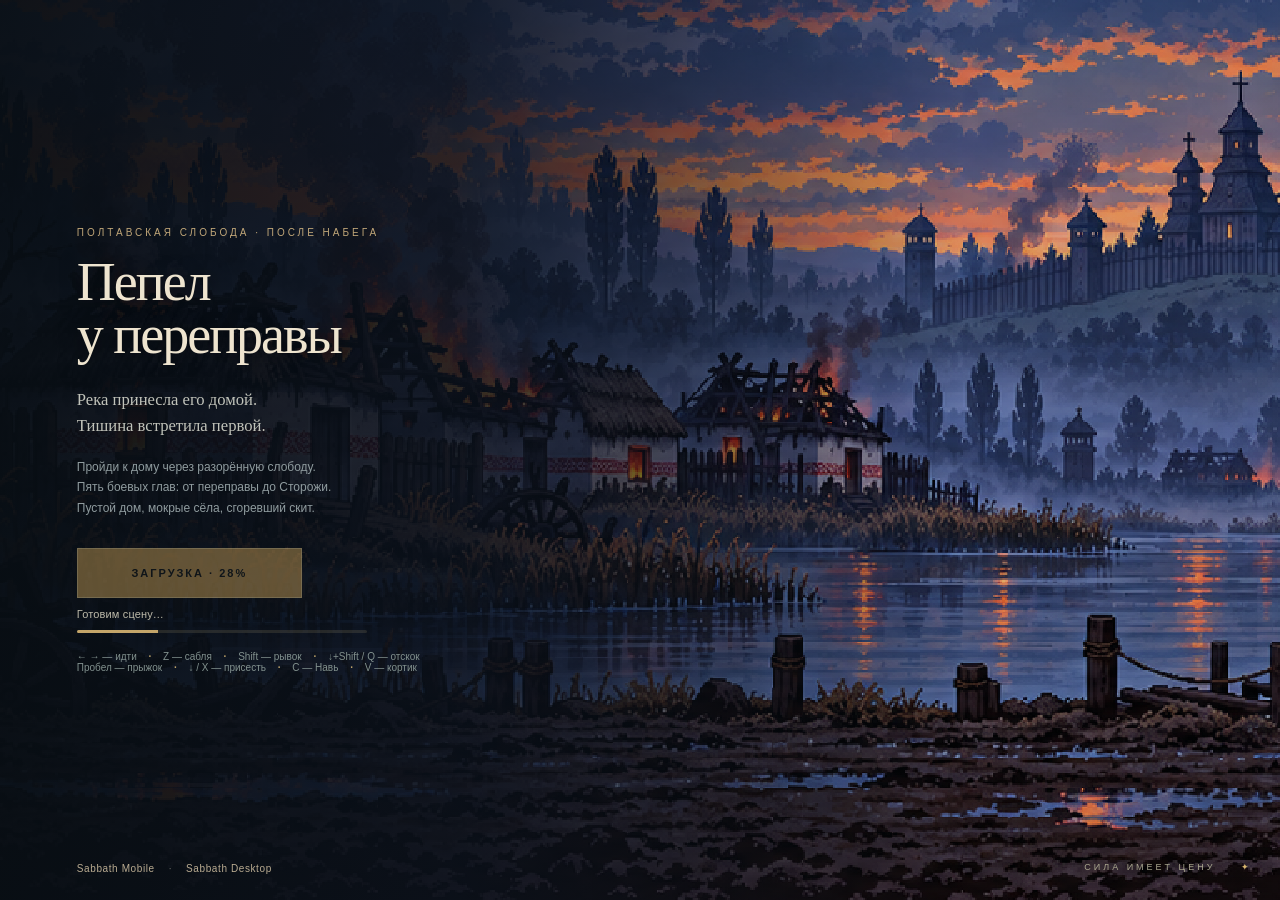
==== index.html @ 3c1975ee "Make the mobile movement pad support one-thumb diagonals and double-tap backsteps" ====
<!doctype html>
<html lang="ru"><head><meta charset="utf-8"><meta name="viewport" content="width=device-width,initial-scale=1,maximum-scale=1,user-scalable=no,viewport-fit=cover"><meta name="theme-color" content="#0b1014"><meta name="apple-mobile-web-app-capable" content="yes"><meta name="apple-mobile-web-app-status-bar-style" content="black-translucent"><meta name="apple-mobile-web-app-title" content="Sabbath"><link rel="manifest" href="manifest.webmanifest"><link rel="apple-touch-icon" href="icons/icon-180.png"><link rel="icon" href="icons/icon-192.png"><title>Sabbath Mobile</title><style>*{box-sizing:border-box}html,body{margin:0;background:#0b1014;color:#e0d8c7;font-family:Georgia,serif}body{min-height:100vh;display:grid;place-items:center;background:radial-gradient(ellipse at 50% 10%,#22282b,transparent 65%),#090d10}button,a{-webkit-tap-highlight-color:transparent}button{cursor:pointer;color:inherit;font:11px Arial,sans-serif;letter-spacing:1.5px;border:1px solid #86735255;background:#141a1ac9;padding:13px 17px}button:hover{background:#aa824528;border-color:#b69961}button:focus-visible,a:focus-visible{outline:2px solid #e6c37d;outline-offset:3px}button:disabled{cursor:wait;opacity:.5}main{width:min(1440px,100%);padding:0 32px}header{height:105px;display:flex;align-items:center;gap:12px}.wordmark{color:#d5c3a0;font-size:30px;letter-spacing:8px;text-decoration:none}.wordmark span{font:8px Arial;letter-spacing:3px;display:block;margin-top:6px}.chapter{margin-left:auto;margin-right:28px;font:10px Arial;letter-spacing:2px;color:#89918e}.chapter i{font:italic 25px Georgia;color:#c7b185;margin-left:14px}#stage{position:relative;aspect-ratio:16/9;overflow:hidden;isolation:isolate;background:#111820;box-shadow:0 20px 80px #0008;border:1px solid #cbb77c25}canvas{display:block;width:100%;height:100%;image-rendering:pixelated;outline:none}.overlay{position:absolute;inset:0;display:flex;align-items:center;background:linear-gradient(90deg,#080e14f5 0%,#0a111bd9 36%,#0a111b20 75%);padding:6%}.intro-copy{max-width:620px}.eyebrow{font:10px Arial;letter-spacing:3px;color:#c0a678;margin-bottom:18px}h1{font-weight:400;font-size:clamp(36px,5.7vw,86px);line-height:.98;letter-spacing:-2px;margin:0 0 25px;color:#eee4cf;text-shadow:0 2px 20px #0008}p{font-size:clamp(13px,1.3vw,18px);line-height:1.6;color:#c1c3ba;margin:0 0 17px}.brief{font:12px/1.7 Arial;color:#8f9b9e;margin-bottom:30px}.primary{background:#b89351;color:#111718;border:1px solid #dec385;min-width:225px;letter-spacing:2px;padding:18px 24px;font-weight:bold}.primary:hover{background:#d0b271}.keys-preview{font:10px Arial;color:#82918e;margin-top:18px}.keys-preview b{margin:0 9px;color:#bea36a}.intro-note{position:absolute;right:28px;bottom:28px;font:9px Arial;letter-spacing:3px;color:#aaa78f}.intro-note span{margin-left:20px;color:#d8b56e}.center{text-align:center;justify-content:center;background:#091016dd;backdrop-filter:blur(3px)}h2{font-size:clamp(28px,4vw,52px);font-weight:400;margin:20px 0}.secondary{display:block;margin:18px auto 0;border:0;color:#acb5b4}#hud{position:absolute;inset:0;pointer-events:none;padding:26px;display:flex;align-items:flex-start;justify-content:space-between;font-family:Arial}.vitals{width:200px;background:#09111a66;padding:12px;border-left:2px solid #ac8e56}.name{font-size:10px;letter-spacing:3px;color:#dfc697}.name span{float:right;font-size:11px;letter-spacing:0}.bar{height:7px;background:#04080b;margin-top:9px;box-shadow:0 0 0 1px #b1a17f22}.bar i{height:100%;display:block;background:linear-gradient(90deg,#853e40,#cf7662);transition:width .12s;width:100%}.bar.nav{height:3px;margin-top:6px}.bar.nav i{width:0;background:#9383bb}small{display:block;font:8px Arial;letter-spacing:1.5px;margin-top:9px;color:#adb1aa}.objective{margin-right:48px;text-align:right}.objective>span{font-size:9px;letter-spacing:3px;color:#c0ae8c}.objective strong{display:block;font:30px Georgia;margin:5px 0;color:#e5d9bb}.objective em{font:17px Georgia;color:#899697}#pause{position:absolute;right:19px;top:22px;pointer-events:auto;padding:7px 10px}#caption{position:absolute;bottom:8%;left:15%;width:70%;text-align:center;font-size:clamp(13px,1.5vw,21px);color:#e0d3b4;text-shadow:0 2px 5px #000,0 1px 15px #000;pointer-events:none;transition:opacity .6s}#toast{position:absolute;top:22%;width:100%;text-align:center;font:10px Arial;letter-spacing:2px;color:#dfbd83;pointer-events:none}footer{display:flex;align-items:center;gap:16px;height:74px;font:10px Arial;color:#838e91}footer div{margin-left:auto;font-size:8px;letter-spacing:2px;color:#a59677}kbd{display:inline-block;padding:5px 6px;border:1px solid #76827c35;margin-right:3px;font:9px Arial;color:#c0c1b0;border-radius:2px}#touch{display:none}[hidden]{display:none!important}#stage:fullscreen{width:100vw;height:100vh;aspect-ratio:auto}#stage:fullscreen canvas{object-fit:contain;background:#080d11}@media(max-width:800px){main{padding:0 8px}header{height:70px}.wordmark{font-size:21px}.wordmark span{font-size:6px}.chapter{display:none}#sound{margin-left:auto}button{padding:10px}.brief{font-size:10px;margin-bottom:12px}h1{font-size:38px;margin-bottom:12px}.eyebrow{font-size:8px;margin-bottom:10px}.primary{min-width:170px;padding:12px;font-size:9px}.keys-preview,.intro-note{display:none}footer{gap:7px;flex-wrap:wrap;height:65px}footer div{display:none}#hud{padding:12px}.vitals{width:145px;padding:7px}.objective strong{font-size:23px}#caption{bottom:17%}#touch{position:absolute;bottom:8px;left:10px;right:10px;display:flex;gap:6px;pointer-events:auto}#touch span{flex:1}#touch button{padding:12px;background:#111b21b8;font-size:9px;touch-action:none}.overlay{z-index:5}}

.demonic .vitals{border-color:#b292e7}.demonic .name{color:#d5b3fb}.demonic .bar.nav i{background:#c4a0f1}#powertext{line-height:1.4}

#install-note{font:12px/1.5 Arial;color:#b9b5a7;display:flex;gap:20px;justify-content:space-between;padding:0 0 10px}#install-note details{max-width:350px}#install-note summary{cursor:pointer;color:#ddc28d}#rotate-hint{display:none}
@media(pointer:coarse){
html,body{overscroll-behavior:none}body{min-height:100dvh}main{padding:env(safe-area-inset-top) max(8px,env(safe-area-inset-right)) env(safe-area-inset-bottom) max(8px,env(safe-area-inset-left))}header{height:48px}.wordmark{font-size:19px}.wordmark span,.chapter,footer,#fullscreen{display:none}#sound{margin-left:auto;min-height:44px}#stage{touch-action:none;user-select:none;-webkit-user-select:none;-webkit-touch-callout:none;aspect-ratio:auto;height:calc(100dvh - 80px - env(safe-area-inset-top) - env(safe-area-inset-bottom));min-height:250px}canvas{height:calc(100% - 76px);object-fit:contain;background:#090e13}.overlay{bottom:76px;z-index:5;padding:3% 5%}.intro-copy p:not(.brief){display:none}.intro-copy h1{font-size:34px;margin:5px 0 9px}.brief{font-size:11px;margin-bottom:10px}.eyebrow{font-size:8px;margin-bottom:5px}.primary{min-height:44px;padding:12px 16px}.keys-preview,.intro-note{display:none}#hud{padding:8px}.vitals{width:145px;padding:6px}.objective{margin-right:50px}.objective small{display:none}.objective strong{font-size:23px;margin:2px}#pause{top:8px;right:8px;min-width:44px;min-height:44px}#caption{bottom:88px;font-size:12px}#toast{top:28%;font-size:10px;letter-spacing:.5px}#touch{display:flex;position:absolute;left:8px;right:8px;bottom:6px;gap:8px;height:62px;pointer-events:auto;align-items:center}#touch span{flex:1}#touch button{touch-action:none;min-width:56px;height:56px;padding:8px;font:10px Arial;letter-spacing:.5px;border-radius:12px;background:#19232e;border:1px solid #99846188;user-select:none;-webkit-user-select:none}#touch button[data-key="j"]{background:#a8874f;color:#090e13;min-width:76px;font-weight:bold}#touch button.held{background:#dcc089;color:#111;transform:translateY(2px)}#install-note{font-size:10px;padding:0 4px 5px}#install-note details{max-width:55%}
}
@media(pointer:coarse) and (orientation:portrait){#stage{height:60dvh;min-height:350px}canvas{height:calc(100% - 142px)}#touch{height:130px;display:grid;grid-template-columns:repeat(4,1fr);gap:7px}#touch span{display:none}#touch button{min-width:44px;width:100%}#touch button[data-key="a"],#touch button[data-key="d"]{grid-row:1 / 3;height:100%}#touch button[data-key="j"]{min-width:44px}#caption{bottom:150px}#hud .vitals{width:130px}#hud .objective{margin-right:43px}.objective>span{font-size:7px;letter-spacing:1px}.overlay{bottom:142px}.brief{display:none}#rotate-hint{display:block;padding:18px 8px;text-align:center;font:13px/1.5 Arial;color:#bdaf92}#install-note{padding:10px 0}}
@media(display-mode:standalone){#install-note details{display:none}}
main{min-width:0;max-width:100vw}#stage,canvas{min-width:0}
@media(pointer:coarse){body{display:block}main{width:100%;max-width:100%;}#install-note>*{min-width:0}}

/* Landscape phone: the world fills the viewport; controls float above it. */
@media (orientation:landscape){
 html,body{width:100%;height:100%;overflow:hidden;background:#090e13}
 main{padding:0;width:100%;height:100dvh;max-width:none}
 header{position:fixed;z-index:20;top:max(8px,env(safe-area-inset-top));right:calc(max(12px,env(safe-area-inset-right)) + 54px);height:36px;pointer-events:none}
 header .wordmark,header .chapter,#fullscreen,#install-note,#rotate-hint,footer{display:none}
 #sound{pointer-events:auto;min-height:36px;height:36px;padding:5px 8px;font-size:8px;letter-spacing:.5px;border-radius:18px;background:#0b14248c}
 #stage{position:fixed;inset:0;width:100%;height:100dvh;min-height:0;aspect-ratio:auto;border:0;box-shadow:none}
 #stage canvas{width:100%;height:100%;object-fit:fill}
 .overlay{inset:0;padding:5% max(6%,env(safe-area-inset-left));z-index:5}
 .intro-copy h1{font-size:clamp(32px,7vh,54px)}
 #hud{padding:max(10px,env(safe-area-inset-top)) max(14px,env(safe-area-inset-right)) 0 max(14px,env(safe-area-inset-left))}
 .vitals{width:144px;background:#09111a85;padding:7px}.name{font-size:9px}.bar{margin-top:6px}#powertext{font-size:7px;letter-spacing:.6px;margin-top:5px}
 .objective{margin-right:145px;background:#09111a70;padding:4px 8px;border-radius:8px}.objective>span{display:none}.objective strong{font-size:22px}
 #pause{top:max(8px,env(safe-area-inset-top));right:max(12px,env(safe-area-inset-right));border-radius:50%;width:36px;height:36px;min-height:36px;min-width:36px;padding:0;background:#0b14248c}
 #caption{bottom:13px;left:25%;width:50%;font-size:12px}#toast{top:24%;padding:0 20%;font-size:10px}
 #touch{position:absolute;inset:0;display:block;height:auto;pointer-events:none;background:none}
 #touch span{display:none}
 #touch button{position:absolute;pointer-events:auto;width:54px;min-width:54px;height:54px;min-height:54px;padding:0;border-radius:50%;border:1px solid #d8c59c80;background:#111b2a85;color:#eee3cf;font:8px Arial;letter-spacing:.2px;box-shadow:0 2px 12px #0004;backdrop-filter:blur(3px);-webkit-backdrop-filter:blur(3px)}
 /* Larger movement circles almost meet; their shared pad handles diagonals. */
 #touch{--left-edge:max(18px,env(safe-area-inset-left));--edge:max(18px,env(safe-area-inset-right));--base:max(12px,env(safe-area-inset-bottom));--pad-step:64px;--move-size:76px;--move-step:56px}
 #move-pad{position:absolute;left:var(--left-edge);bottom:var(--base);width:calc(var(--move-size) + var(--move-step)*2);height:calc(var(--move-size) + var(--move-step)*2);pointer-events:auto;touch-action:none}
 #move-pad::before{content:"";position:absolute;inset:24px;border-radius:50%;background:#10182755;border:1px solid #d8c59c30;pointer-events:none}
 #move-pad::after{content:"";position:absolute;left:calc(50% - 5px);top:calc(50% - 5px);width:10px;height:10px;border:1px solid #d8c59c70;border-radius:50%;pointer-events:none}
 #move-pad.active::before{background:#99805a25;border-color:#d8c59c60}
 #touch #move-pad button{width:var(--move-size);min-width:var(--move-size);height:var(--move-size);min-height:var(--move-size);font-size:30px}
 #touch button[data-key="a"]{left:0;bottom:var(--move-step)}
 #touch button[data-key=" "]{left:var(--move-step);bottom:calc(var(--move-step)*2)}
 #touch button[data-key="d"]{left:calc(var(--move-step)*2);bottom:var(--move-step)}
 #touch button[data-key="x"]{left:var(--move-step);bottom:0}
 #touch button[data-key="v"]{right:calc(var(--edge) + var(--pad-step));bottom:calc(var(--base) + var(--pad-step)*2);font-size:9px}
 #touch button[data-key="Shift"]{right:calc(var(--edge) + var(--pad-step)*2);bottom:calc(var(--base) + var(--pad-step));font-size:10px}
 #touch button[data-key="j"]{right:var(--edge);bottom:calc(var(--base) + var(--pad-step) - 4px);width:62px;min-width:62px;height:62px;min-height:62px;background:#9e784dad;color:#fff3d2;font-size:11px}
 #touch button[data-key="e"]{right:calc(var(--edge) + var(--pad-step));bottom:var(--base);border-color:#b998e0aa;background:#38224880;font-size:10px}
 #touch button.held{background:#d9bc82c9;color:#111;transform:scale(.94)}
}

@media(orientation:landscape){
 header{display:none}.objective{margin-right:48px;background:none}.vitals{background:none}#caption{bottom:12px}#stage{background:#090e13}
}
@media(orientation:portrait){
 html,body{height:100%;overflow:hidden}header,#stage,#install-note,footer{display:none!important}
 #rotate-hint{position:fixed;inset:0;z-index:50;display:flex;flex-direction:column;align-items:center;justify-content:center;padding:32px;text-align:center;background:linear-gradient(#08101bcc,#08101bef),var(--scene-background,none) center/cover;color:#dcc8a1}
 .rotate-brand{font:32px Georgia;letter-spacing:8px}.rotate-subtitle{font:18px Georgia;margin-top:12px;color:#b6af9f}.rotate-symbol{font:64px Georgia;margin:38px 0 20px;color:#b99461}#rotate-hint p{font:16px/1.5 Arial;max-width:270px;color:#dcc8a1}
}

/* Game gestures belong to the controls, never to page zoom or scrolling. */
html,body,#stage,#touch,canvas{touch-action:none;overscroll-behavior:none}
button{touch-action:manipulation}#touch button{touch-action:none}
#touch button.ready{box-shadow:0 0 17px #b288d766;border-color:#dbc2ff;background:#553574aa}

/* Desktop uses the same combat, with a keyboard-first presentation. */
.desktop #touch{display:none!important}.desktop .keys-preview{display:block}.desktop .objective small{display:none}
.desktop .vitals{width:180px}.desktop .keys-preview{font-size:12px;line-height:1.8;max-width:430px}

#menu #sound{display:block;margin:14px auto 0;min-height:36px;height:36px;font-size:10px;padding:6px 14px}

.edition-links{position:absolute;left:max(6%,env(safe-area-inset-left));bottom:18px;display:flex;gap:14px;align-items:center;font:10px Arial;letter-spacing:.6px}.edition-links a{color:#b9ab91;text-decoration:none;padding:8px 0}.edition-links a:hover{color:#f2d8a4}.edition-links span{color:#6a6d6a}@media(max-height:400px){.edition-links{bottom:8px;font-size:9px}}

@media(orientation:portrait){.desktop #rotate-hint{display:none!important}.desktop header,.desktop footer{display:none!important}.desktop main{padding:0;width:100%;height:100dvh}.desktop #stage{display:block!important;position:fixed;left:0;top:50%;transform:translateY(-50%);width:100vw;height:56.25vw;min-height:0;border:0}.desktop #stage canvas{width:100%;height:100%;object-fit:fill}.desktop .overlay{inset:0;padding:4% 6%}.desktop h1{font-size:clamp(26px,5vw,45px)}.desktop .intro-copy p:not(.brief),.desktop .brief,.desktop .intro-note{display:none}.desktop .keys-preview{font-size:10px}.desktop #caption{bottom:10px}.desktop .edition-links{bottom:8px}}

#story-copy{position:absolute;top:15%;left:26%;width:48%;z-index:3;text-align:center;pointer-events:none;text-shadow:0 2px 8px #000,0 0 25px #000;background:radial-gradient(ellipse,#070b1199,transparent 72%);padding:16px}
#story-title{font:10px Arial;letter-spacing:2.5px;color:#d6b988;margin-bottom:12px}#story-text{font:clamp(13px,2.2vh,19px)/1.5 Georgia;color:#eee3ca}
#interact-hint{position:absolute;z-index:4;left:50%;bottom:24px;transform:translateX(-50%);min-height:44px;border-radius:24px;background:#101820b8;font:10px Arial;letter-spacing:1px;border-color:#b59b6977;max-width:46%}
body[data-scene="house"] #hud .vitals,body[data-scene="house"] #hud .objective,body[data-scene="house"] #touch button[data-key="v"],body[data-scene="house"] #touch button[data-key="e"],body[data-scene="house"] #touch button[data-key="x"],body[data-scene="house"] #touch button[data-key=" "],body[data-scene="house"] #touch button[data-key="Shift"]{display:none}
body[data-scene="house"] #caption{bottom:84px}
#fresh-start{margin:10px 0 0;font:10px Arial;padding:5px 0;min-height:28px}#new-run{font-size:9px;opacity:.8}
@media(max-height:430px){#story-copy{top:10%;left:20%;width:60%;padding:6px}#story-title{margin-bottom:6px;font-size:9px}#interact-hint{bottom:18px;font-size:9px}}

body[data-scene="house"] #interact-hint{bottom:calc(max(16px,env(safe-area-inset-bottom)) + 108px)}
body[data-scene="house"] #caption{bottom:auto;top:12px}

body[data-scene="house"] #interact-hint{background:none;border:0;box-shadow:none;text-shadow:0 2px 6px #000,0 0 18px #000;color:#e7cea0}

#boss-hud{position:absolute;top:14px;left:50%;transform:translateX(-50%);width:clamp(180px,30vw,340px);text-align:center;color:#dbbe98;font:10px Arial;letter-spacing:1.8px;text-shadow:0 2px 4px #000}#boss-hud>div{height:5px;margin-top:7px;background:#100d12;box-shadow:0 0 0 1px #ae957544}#boss-health{height:100%;display:block;background:linear-gradient(90deg,#653542,#c17b5a);transition:width .12s}#endcopy{max-width:620px;margin:0 auto 17px}#menu>div{max-width:90%;}#continue-level{margin:10px auto 0}
@media(max-height:430px){#menu h2{font-size:27px;margin:10px 0}#endcopy{font-size:12px;line-height:1.5;max-width:480px}#menu .secondary{margin-top:8px;padding:6px}#boss-hud{top:11px;font-size:8px;letter-spacing:.8px}}

/* Safari can report a stale orientation query during a viewport rotation.
   The measured viewport also drives the portrait gate and pauses the game. */
body.phone-portrait{height:100%;overflow:hidden}
body.phone-portrait header,body.phone-portrait #stage,body.phone-portrait #install-note,body.phone-portrait footer{display:none!important}
body.phone-portrait #rotate-hint{position:fixed;inset:0;z-index:50;display:flex;flex-direction:column;align-items:center;justify-content:center;padding:32px;text-align:center;background:linear-gradient(#08101bcc,#08101bef),var(--scene-background,none) center/cover;color:#dcc8a1}
body.phone-portrait .rotate-brand{font:32px Georgia;letter-spacing:8px}
body.phone-portrait .rotate-subtitle{font:18px Georgia;margin-top:12px;color:#b6af9f}
body.phone-portrait .rotate-symbol{font:64px Georgia;margin:38px 0 20px;color:#b99461}
body.phone-portrait #rotate-hint p{font:16px/1.5 Arial;max-width:270px;color:#dcc8a1}

/* Preparation belongs to the title screen and disappears before play. */
#intro:not([hidden]) ~ #touch,#menu:not([hidden]) ~ #touch{display:none!important}
#load-status{max-width:290px;margin-top:9px;font:11px/1.45 Arial,sans-serif;color:#bdbaaa;letter-spacing:.15px}
#load-meter{height:3px;margin-top:7px;background:#dac28a22;overflow:hidden;border-radius:2px}
#load-fill{display:block;height:100%;width:0;background:#c4a569;transition:width .12s}
#load-status.failed{color:#dcc799}
#load-status.failed #load-meter{display:none}

/* Combat hints stay above the thumb controls, with no banner covering the scene. */
@media(orientation:landscape){body:not(.desktop):not([data-scene="house"]) #caption{top:clamp(80px,21vh,90px);bottom:auto;left:19%;width:62%;font:11px/1.35 Arial,sans-serif}}

@media(orientation:landscape){body:not(.desktop):not([data-scene="house"]) #toast{top:calc(clamp(80px,21vh,90px) + 40px);left:19%;width:62%;font:10px/1.3 Arial,sans-serif;letter-spacing:.5px}}

body[data-scene="house"] #move-pad{pointer-events:none}
</style></head>
<body><script>
window.SABBATH_BUILD={release:"v32"};
if(location.pathname.endsWith('/desktop.html')){
 document.body.classList.add('desktop');document.title='Sabbath Desktop';
 document.querySelector('link[rel="manifest"]').setAttribute('href','desktop.webmanifest');
}
</script><main><header><a class="wordmark" href="./index.html">SABBATH<span>AMONG LIFE AND DEATH</span></a><div class="chapter">ИГРОВОЙ ЭТЮД <i>01</i></div><button id="fullscreen" aria-label="Полный экран">⛶</button></header>
<section id="stage" aria-label="Игра Sabbath"><canvas id="game" width="960" height="540" tabindex="0" aria-label="Игровое поле. Стрелки влево и вправо — движение, пробел — прыжок, Z — удар, Shift — рывок, C — Навь, стрелка вниз или X — присесть, Escape — пауза"></canvas>
<div id="hud" hidden><div class="vitals"><div class="name">ЯРОМІР <span id="hptext">100</span></div><div class="bar"><i id="health"></i></div><div class="bar nav"><i id="power"></i></div><small id="powertext">НАВЬ · C</small></div><div class="objective"><span id="area">ПРИСТАНЬ</span><strong id="kills">0 <em>/ 10</em></strong><small>УПЫРЕЙ УНИЧТОЖЕНО</small></div><div id="boss-hud" hidden><span id="boss-name">СОТНИК СТОРОЖИ</span><div><i id="boss-health"></i></div></div><button id="pause" aria-label="Пауза">Ⅱ</button></div>
<div id="story-copy" hidden><div id="story-title"></div><p id="story-text"></p></div><button id="interact-hint" hidden></button><div id="caption" role="status"></div><div id="toast" role="status"></div>
<div class="overlay" id="intro"><div class="intro-copy"><div class="eyebrow">ПОЛТАВСКАЯ СЛОБОДА · ПОСЛЕ НАБЕГА</div><h1>Пепел<br>у переправы</h1><p>Река принесла его домой.<br>Тишина встретила первой.</p><p class="brief">Пройди к дому через разорённую слободу.<br>Пять боевых глав: от переправы до Сторожи.<br>Пустой дом, мокрые сёла, сгоревший скит.</p><button class="primary" id="start" disabled>ЗАГРУЗКА · 0%</button><div id="load-status" role="status" aria-live="polite"><span id="load-copy">Готовим сцену…</span><div id="load-meter" role="progressbar" aria-label="Подготовка сцены" aria-valuemin="0" aria-valuemax="100" aria-valuenow="0"><i id="load-fill"></i></div></div><button id="fresh-start" class="secondary" hidden>НОВАЯ ИГРА</button><div class="keys-preview">← → — идти <b>·</b> Z — сабля <b>·</b> Shift — рывок <b>·</b> ↓+Shift / Q — отскок<br>Пробел — прыжок <b>·</b> ↓ / X — присесть <b>·</b> C — Навь <b>·</b> V — кортик</div></div><nav class="edition-links" aria-label="Вариант управления"><a href="mobile.html">Sabbath Mobile</a><span>·</span><a href="desktop.html">Sabbath Desktop</a></nav><div class="intro-note">СИЛА ИМЕЕТ ЦЕНУ <span>✦</span></div></div>
<div class="overlay center" id="menu" hidden><div><div class="eyebrow" id="endlabel">ПАУЗА</div><h2 id="endtitle">Тишина между ударами</h2><p id="endcopy"></p><button class="primary" id="continue-level" hidden>ПРОДОЛЖИТЬ ПУТЬ →</button><button class="primary" id="resume">ПРОДОЛЖИТЬ</button><button id="sound" aria-label="Включить звук">ЗВУК: ВЫКЛ</button><button class="secondary" id="new-run" hidden>С ПЕРЕПРАВЫ ЗАНОВО</button><button class="secondary" id="restart">НАЧАТЬ ЗАНОВО</button></div></div>
<div id="touch" aria-label="Сенсорное управление"><div id="move-pad" role="group" aria-label="Крестовина движения: диагонали совмещают действия"><button aria-label="Идти влево" data-key="a">←</button><button aria-label="Прыжок" data-key=" ">↑</button><button aria-label="Идти вправо" data-key="d">→</button><button data-key="x" aria-label="Приседание — переключить" aria-pressed="false">↓</button></div><button data-key="v" aria-label="Бросить кортик">КОРТИК 3</button><button data-key="Shift">РЫВОК</button><button data-key="j">САБЛЯ</button><button data-key="e">НАВЬ</button></div>
</section><footer><span><kbd>←</kbd><kbd>→</kbd> движение</span><span><kbd>Пробел</kbd> прыжок</span><span><kbd>Z</kbd> сабля</span><span><kbd>Shift</kbd> рывок</span><span><kbd>C</kbd> Навь</span><span><kbd>Esc</kbd> пауза</span><div>ПЯТЬ ДОРОГ. ОДНА ПРОПАВШАЯ СЕМЬЯ.</div></footer><div id="rotate-hint"><div class="rotate-brand">SABBATH</div><div class="rotate-subtitle">Пепел у переправы</div><div class="rotate-symbol" aria-hidden="true">↻</div><p>Поверните телефон горизонтально</p></div></main><script>/* Five playable episodes; the house is a separate interlude after episode one. */
(function(root){
const chapters=[null,
 {scene:'riverside',barrels:[1640],name:'Пепел у переправы',exit:3750,xs:[570,850,1160,1550,1750,2020,2480,2720,3060,3390],types:['cutter','crawler','spitter','cutter','heavy','spitter','crawler','spitter','cutter','heavy'],gates:[[1350,[0,1,2]],[2200,[3,4,5]],[3530,[6,7,8,9]]],bounds:[[250,1280],[1430,2130],[2330,3460]],buried:[1,4,6,9],elite:[9,480],areas:['ПРИСТАНЬ','КОЛОДЕЦ','ДОРОГА ДОМОЙ'],intro:'Переправа занята. Следи за замахами — и бей в ответ.',captions:[[1380,'У колодца шевелится что-то тяжёлое.'],[2270,'Дом рядом. Здесь тени охотятся вместе.'],[3570,'Десять теней пали. За дверью — тишина.']]},
 {scene:'sich',barrels:[1730,2820],name:'За частоколом',exit:3430,xs:[480,860,1390,1590,1900,2440,2660,2850,3080],types:['cutter','gunner','crawler','cutter','gunner','crawler','gunner','heavy','gunner'],gates:[[1150,[0,1]],[2150,[2,3,4]],[3210,[5,6,7,8]]],bounds:[[270,1080],[1260,2070],[2260,3160]],buried:[2,5],elite:[7,420],areas:['БРАМА','МАЙДАН','ПОКРОВА'],intro:'Сечь молчит. У ворот ещё кто-то остался.',captions:[[1180,'На майдане некому поднять знамя.'],[2200,'За этой дверью ещё теплится лампадка.'],[3250,'Святого отця тут вже давно нема.']],outro:'Лампадка ещё горит. Семьи здесь нет. За Сечью дорога уходит в мокрые сёла.'},
 {scene:'villages',name:'Мокрая дорога',exit:3570,xs:[500,790,1050,1490,1740,1990,2480,2760,3040,3240],types:['lancer','cutter','spitter','gunner','lancer','crawler','lancer','spitter','gunner','heavy'],gates:[[1260,[0,1,2]],[2230,[3,4,5]],[3350,[6,7,8,9]]],bounds:[[250,1190],[1370,2150],[2350,3300]],buried:[5,9],elite:[9,440],areas:['МОКРЫЕ СЁЛА','СТАРЫЙ ТРАКТ','ОПУШКА'],intro:'Дождь смыл следы. Ставни закрываются перед ним.',captions:[[1300,'Копья держат дорогу. Не стой перед остриём.'],[2280,'В луже — его лицо. Почему оно кажется чужим?'],[3380,'За последним колодцем начинается лес.']],outro:'У колодца Параска сказала: «Я твою Златочку приймала. Не знаю, де вона зараз». Дальше — только лесная дорога.'},
 {scene:'skit',name:'Сгоревший скит',exit:3370,xs:[530,780,1010,1450,1720,1910,2440,2720,3010],types:['crawler','lancer','spitter','heavy','lancer','gunner','crawler','lancer','heavy'],gates:[[1180,[0,1,2]],[2140,[3,4,5]],[3160,[6,7,8]]],bounds:[[260,1110],[1300,2070],[2270,3100]],buried:[0,3,6],elite:[8,480],embers:[790,1660,2630],areas:['ЛЕСНОЙ СКИТ','ОБГОРЕЛЫЕ КЕЛЬИ','К СТОРОЖЕ'],intro:'Скит выгорел. Монахов нет. Даже кресты не уцелели.',captions:[[570,'УГЛИ: свет под ногами предупреждает о вспышке. Перепрыгни — или уведи врага в огонь.'],[1250,'«Бачиш, що він робить?» — только это сказал Голос.'],[2190,'Там, над деревьями, крепость его дедов. Чужие заняли её.']],outro:'За ночь костёр угас. На миг приснился тёплый солнечный круг. Утром Яромир уже не помнил сна. Сторожа ждала.'},
 {scene:'fortress',barrels:[940,1830],name:'Внешний двор Сторожи',exit:3590,xs:[460,760,1060,1510,1740,2010,2160,2980],types:['lancer','gunner','cutter','gunner','lancer','heavy','crawler','captain'],gates:[[1250,[0,1,2]],[2290,[3,4,5,6]],[3370,[7]]],bounds:[[250,1180],[1360,2210],[2400,3300]],buried:[],areas:['ВОРОТА','СТОЙЛА','ДВОР СОТНИКА'],intro:'Ворота открыты. Оставшиеся в стойлах не опустили оружия.',captions:[[1290,'Они видят одного козака. Почему же так боятся?'],[2320,'СОТНИК: пригнись под уколом, перепрыгни волну, уйди за спину от тяжёлого удара.'],[3410,'Внешний двор опустел. Палий ещё ждёт в цитадели.']]}
];
root.SabbathChapters=chapters;if(typeof module!=='undefined')module.exports=chapters;
})(typeof globalThis!=='undefined'?globalThis:window);
</script><script>/* Deterministic combat simulation: world coordinates, no renderer or network. */
(function(root){
'use strict';
const clamp=(v,a,b)=>Math.max(a,Math.min(b,v));
// The first shared horizontal/vertical contact, including entry through a roof.
function segmentEntry(x0,z0,x1,z1,left,right,bottom,top){
 let enter=0,exit=1;
 for(const [start,end,min,max] of [[x0,x1,left,right],[z0,z1,bottom,top]]){
  const delta=end-start;if(delta===0){if(start<min||start>max)return null;continue;}
  const a=(min-start)/delta,b=(max-start)/delta;enter=Math.max(enter,Math.min(a,b));exit=Math.min(exit,Math.max(a,b));if(enter>exit)return null;
 }
 return enter;
}
const CHAPTERS=typeof module!=='undefined'?require('./chapters.js'):root.SabbathChapters;
const killsBefore=chapter=>CHAPTERS.slice(1,chapter).reduce((sum,c)=>sum+c.types.length,0);
const BUTT={trigger:115,reach:105,height:120,windup:.70,active:.18,recover:1.10,damage:20};
const TYPES={
 cutter:{hp:144,speed:75,reach:76,windup:.60,recover:.80,damage:20},
 crawler:{hp:112,speed:91,reach:205,windup:.70,recover:1.05,damage:23},
 spitter:{hp:128,speed:52,reach:365,windup:.85,recover:1.5,damage:18},
 gunner:{hp:150,speed:58,reach:420,windup:1.05,recover:1.75,damage:22},
 heavy:{hp:300,speed:42,reach:112,windup:.95,recover:1.40,damage:34},
 lancer:{hp:180,speed:68,reach:165,windup:.85,recover:1.10,damage:25},
 captain:{hp:880,speed:62,reach:175,windup:1.05,recover:1.30,damage:29}
};
class SabbathGame{
 constructor(){this.reset()}
 reset(chapter=1,carry={}){
  this.chapter=Number.isInteger(chapter)&&CHAPTERS[chapter]?chapter:1;this.level=CHAPTERS[this.chapter];this.scene=this.level.scene;this.totalKills=carry.totalKills||0;
  this.viewWidth=this.viewWidth||960;this.mode='intro';this.time=carry.time||0;this.kills=0;this.cam=0;this.events=[];this.powerUses=0;this.combo=0;this.comboAge=0;this.shake=0;this.hitstop=0;this.projectiles=[];this.lastDamage=null;this.nextProjectile=0;this.attackTargets=new Set();this.attackBuffer=0;this.jumpBuffer=0;this.stats={hits:0,perfectDodges:0,parries:0,airHits:0,knifeHits:0,damageTaken:0};
  this.player={x:130,z:0,vz:0,hp:100,maxHp:100,nav:0,face:1,attack:0,cooldown:0,evade:0,evadeCd:0,evadeKind:'forward',evadeDir:1,evadeSpeed:590,inv:0,hurtTime:0,moving:false,power:0,transform:0,stride:0,landTime:0,counter:0,knives:3,throwCd:0,throwTime:0,throwPending:0,throwFacing:1,airAttack:false,lowAttack:false,crouching:false,attackHit:false};
  const cfg=this.level;this.gates=cfg.gates.map(([x,ids])=>[x,[...ids]]);
  this.enemies=cfg.types.map((type,i)=>({id:i,type,x:cfg.xs[i],z:0,hp:TYPES[type].hp,maxHp:TYPES[type].hp,heavy:['heavy','captain'].includes(type),bounds:[...cfg.bounds[this.gates.findIndex(g=>g[1].includes(i))]],phase:cfg.buried.includes(i)?'buried':'idle',timer:0,flash:0,face:-1,dead:false,death:0,spawnX:cfg.xs[i],attackNo:0,shotNo:0,staggerGuard:0,broken:0,walk:false,stride:0,hitPlayer:false,lockedFace:-1,move:'thrust'}));
  if(cfg.elite){const elite=this.enemies[cfg.elite[0]];elite.hp=elite.maxHp=cfg.elite[1];elite.elite=true;}
  this.barrels=(cfg.barrels||[]).map((x,id)=>({id,x,height:62,halfWidth:24,radius:132,phase:'idle',timer:0,duration:0,smoke:0}));
  this.exit=cfg.exit;this.markers=new Set();this.hazards=(cfg.embers||[]).map((x,i)=>({x,width:58,phase:'cooldown',timer:1.8+i*.75,hitPlayer:false,hitIds:new Set()}));
  if(carry.maxHp){this.player.maxHp=carry.maxHp;this.player.hp=clamp(carry.hp,1,carry.maxHp);this.powerUses=carry.powerUses||0;for(const key of Object.keys(this.stats))this.stats[key]=carry.stats?.[key]||0;}
 }
 start(){this.mode='playing';this.emit('caption',this.level.intro);}
 areaName(){const i=this.gates.findIndex(([x])=>this.player.x<=x);return this.level.areas[i<0?this.level.areas.length-1:i];}
 houseWidth(){return Math.max(1280,this.viewWidth)}
 houseScale(){return this.houseWidth()/1280}
 houseFocus(){
  const p=this.player,w=this.houseWidth(),items=[{id:'cradle',u:.13,title:'ОПРОКИНУТАЯ КОЛЫБЕЛЬ',text:'Пустая. Ни голоса, ни следа. Только рушник на полу.'},{id:'drawing',u:.25,title:'РИСУНОК НА СТЕНЕ',text:'Солнышко. Маленькая фигурка с косой. Здесь её рука ещё ничего не боялась.'},{id:'hearth',u:.47,title:'ОСТЫВШИЙ ОЧАГ',text:'Угли давно почернели. Никто не ждал его у огня.'},{id:'door',u:.89,title:'К СЕЧИ',text:''}];
  return items.map(item=>({...item,x:item.u*w})).filter(item=>Math.abs(item.x-p.x)<90*this.houseScale()).sort((a,b)=>Math.abs(a.x-p.x)-Math.abs(b.x-p.x))[0]||null;
 }
 openHouse(){
  this.scene='house';this.mode='house';this.kills=0;this.enemies=[];this.projectiles=[];this.barrels=[];this.hazards=[];this.hitstop=0;this.shake=0;this.attackBuffer=0;this.jumpBuffer=0;this.inspected=new Set();this.lastDamage=null;
  const p=this.player;for(const key of ['z','vz','attack','cooldown','evade','evadeCd','inv','hurtTime','power','transform','nav','counter','throwCd','throwTime','throwPending','landTime'])p[key]=0;p.crouching=false;p.moving=false;p.face=-1;p.x=this.houseWidth()*.82;this.cam=Math.max(0,this.houseWidth()-this.viewWidth);
  this.emit('house');this.emit('caption','Дверь открыта. В доме никто не ответил.');
 }
 enterHouse(){if(this.chapter!==1||this.mode!=='won')return false;this.totalKills+=this.kills;this.player.hp=this.player.maxHp;this.player.knives=3;this.openHouse();this.emit('checkpoint');return true}
 interact(){if(this.mode!=='house')return false;const item=this.houseFocus();if(!item)return false;if(item.id==='door'){const carry=this.checkpoint();this.reset(2,carry);this.emit('chapter');this.start();this.emit('checkpoint');}else{this.inspected.add(item.id);this.emit('inspect',item);}return true}
 tickHouse(dt,input){const p=this.player,axis=Number(!!input.right)-Number(!!input.left),before=p.x,scale=this.houseScale();p.moving=!!axis;if(axis)p.face=axis;p.x=clamp(p.x+axis*185*scale*dt,85*scale,this.houseWidth()-85*scale);p.moving=Math.abs(p.x-before)>.01;p.stride+=Math.abs(p.x-before)/(2.4*scale);this.cam+=(clamp(p.x-this.viewWidth*.45,0,this.houseWidth()-this.viewWidth)-this.cam)*Math.min(1,dt*4);}
 checkpoint(){const next=this.mode==='won'&&this.chapter>=2&&this.chapter<5;return{version:2,scene:this.scene==='house'?'house':CHAPTERS[this.chapter+(next?1:0)].scene,maxHp:this.player.maxHp,hp:next?this.player.maxHp:this.player.hp,totalKills:this.totalKills+(next?this.kills:0),time:this.time,powerUses:this.powerUses,stats:{...this.stats}}}
 advanceChapter(){if(this.mode!=='won'||this.chapter<2||this.chapter>=5)return false;const carry=this.checkpoint();this.reset(this.chapter+1,carry);this.emit('chapter');this.start();this.emit('checkpoint');return true}
 restoreCheckpoint(data){
  if(!data||![1,2].includes(data.version))return false;const chapter=data.scene==='house'?1:CHAPTERS.findIndex(c=>c?.scene===data.scene);
  if(chapter<1||data.scene==='riverside'||data.version===1&&!['house','sich'].includes(data.scene)||!Number.isFinite(data.maxHp)||data.maxHp<60||data.maxHp>100||!Number.isFinite(data.hp)||data.hp<=0||data.hp>data.maxHp||data.totalKills!==(data.scene==='house'?10:killsBefore(chapter))||!Number.isFinite(data.time)||data.time<0||data.time>1e7||!Number.isInteger(data.powerUses)||data.powerUses<0||data.powerUses>1000)return false;
  const stats={};for(const key of ['hits','perfectDodges','parries','airHits','knifeHits','damageTaken']){const n=data.stats?.[key];if(!Number.isFinite(n)||n<0||n>1e7)return false;stats[key]=n;}
  this.reset(chapter,{...data,stats});if(data.scene==='house')this.openHouse();else this.start();return true;
 }

 emit(type,data){this.events.push({type,data})}
 charge(amount){const p=this.player,was=p.nav>=100;p.nav=clamp(p.nav+amount,0,100);if(!was&&p.nav===100&&p.power===0)this.emit('toast','НАВЬ ПРОСНУЛАСЬ. НАЖМИ C — ПРЕВРАТИТЬСЯ.')}
 attack(){
  const p=this.player;if(this.mode!=='playing')return false;
  if(p.cooldown>0||p.evade>0||p.throwPending>0){this.attackBuffer=Math.max(.14,Math.min(.24,p.evade+.03));return false}
  p.throwTime=0;this.combo=this.comboAge<.95?this.combo%3+1:1;this.comboAge=0;
  p.counterAttack=p.counter>0;p.airAttack=p.z>0||p.vz>0;p.lowAttack=p.crouching&&!p.airAttack;p.attack=p.airAttack?.38:.34;p.cooldown=p.airAttack?.48:([0,.34,.39,.58][this.combo]);p.attackHit=false;p.attackFacing=p.face;this.attackTargets.clear();
  if(p.airAttack&&p.vz<=0)p.vz=Math.min(p.vz,-190);this.attackBuffer=0;this.emit('swing',p.airAttack?'air':this.combo);return true;
 }
 syncAttackStance(){
  const p=this.player;if(p.attack<=0)return;
  const airborne=p.z>0||p.vz>0,low=p.crouching&&!airborne;
  // A landing keeps an aerial cleave intact. A deliberate duck changes stance.
  if(p.airAttack&&!low)return;
  if(!p.airAttack&&p.lowAttack===low&&!airborne)return;
  // Redirect an uncommitted windup, never restart its timing or hit history.
  // Once active, defensive movement cancels the remaining blade instead.
  if(p.attack>.22){p.airAttack=airborne;p.lowAttack=low;}else p.attack=0;
 }
 resolveAttack(){
  const p=this.player;p.attackHit=true;const finisher=this.combo===3,reach=p.lowAttack?82:p.counterAttack?132:p.airAttack?104:finisher?120:104;let hits=0;
  for(const shot of this.projectiles){if(shot.dead||shot.friendly||shot.kind!=='spit'||Math.abs(shot.x-p.x)>reach||(shot.x-p.x)*p.attackFacing<-15||Math.abs(shot.z-(p.z+(p.lowAttack?24:55)))>(p.lowAttack?25:65))continue;shot.friendly=true;shot.vx=p.attackFacing*420;shot.life=1.4;shot.damage=40;shot.x=p.x+p.attackFacing*30;this.charge(10);this.stats.parries++;this.emit('parry',{x:shot.x,z:shot.z})}
  for(const e of this.enemies){if(e.dead||e.phase==='buried'||e.phase==='emerge'&&e.timer>.65||this.attackTargets.has(e.id)||Math.abs(e.x-p.x)>reach||(e.x-p.x)*p.attackFacing<-20||p.z>(p.airAttack?140:75))continue;
   const backBreak=e.heavy&&e.phase==='windup'&&e.broken===0&&(p.x-e.x)*e.lockedFace<-20;
   const armored=e.heavy&&e.phase==='windup'&&e.broken===0&&(p.x-e.x)*e.face>0;
   let damage=p.lowAttack?(e.type==='crawler'?46:23):p.airAttack?42:[0,25,31,48][this.combo];const breaking=p.airAttack||(!p.lowAttack&&finisher)||p.counter>0||backBreak;
   if(armored&&!breaking){damage*=.3;this.emit('armor',e.x)}
   if(e.phase==='recover'||e.broken>0)damage*=1.25;if(p.counter>0)damage*=1.7;if(p.power>0)damage*=1.5;
   if(armored&&breaking||backBreak){e.broken=1.4;this.emit('break',e.x)}
   this.attackTargets.add(e.id);this.damageEnemy(e,damage,{stagger:!armored||breaking,finisher:breaking});this.moveEnemy(e,p.attackFacing*(e.heavy?5:finisher?23:10),false);hits++;if(p.airAttack)this.stats.airHits++;
  }
  for(const b of this.barrels)if(b.phase==='idle'&&Math.abs(b.x-p.x)<=reach+b.halfWidth&&(b.x-p.x)*p.attackFacing>=-b.halfWidth&&p.z<=(p.airAttack?68:48))this.armBarrel(b,'sabre');
  if(hits){p.counter=0;this.stats.hits+=hits;this.charge(20*hits);this.hitstop=finisher?.065:.035;this.shake=finisher?3:1.5;this.emit('hit',hits)}
 }
 damageEnemy(e,d,options={}){
  if(e.dead)return;e.hp=Math.max(0,e.hp-d);e.flash=.14;this.emit('sparks',{x:e.x,heavy:e.heavy});
  if(e.hp<=0){e.dead=true;e.death=1;e.phase='dead';e.waveTotal=0;e.waveIndex=0;this.kills++;if(this.kills%3===0)this.player.knives=Math.min(3,this.player.knives+1);if(this.player.hp>0)this.player.hp=clamp(this.player.hp+2,0,this.player.maxHp);this.emit('kill',e.x)}
  else if(options.stagger!==false&&e.phase!=='strike'&&(!e.heavy||options.finisher)&&(e.staggerGuard<=0||options.finisher)){e.phase='hurt';e.volley=0;e.waveTotal=0;e.waveIndex=0;e.timer=options.finisher?.42:.18;e.staggerGuard=1.1}
 }
 dodge(kind='forward'){
  const p=this.player;if(this.mode!=='playing'||p.evadeCd>0||p.attack>.22||(kind==='back'&&p.z>0))return false;
  const threat=this.enemies.some(e=>{
   if(e.dead||e.phase!=='windup'||e.timer>=.25)return false;
   if(e.type==='captain'&&e.move==='wave')return p.z<35&&Math.abs(e.x-p.x)<TYPES.captain.reach+35;
   if(e.type==='heavy'){const distance=Math.abs(e.x-p.x),wave=p.z<35&&distance<TYPES.heavy.reach+35,axe=(e.waveIndex||0)===0&&p.z<70&&distance<TYPES.heavy.reach&&(p.x-e.x)*e.lockedFace>=-24;return wave||axe;}
   if(['lancer','captain'].includes(e.type)&&e.move==='thrust'&&p.crouching)return false;
   return (p.x-e.x)*e.lockedFace>=-24&&(e.type==='gunner'&&e.move==='butt'?p.z<BUTT.height&&Math.abs(e.x-p.x)<BUTT.reach:Math.abs(e.x-p.x)<TYPES[e.type].reach+35);
  })||this.projectiles.some(s=>!s.dead&&!s.friendly&&Math.abs(s.x-p.x)<95&&s.vx*(p.x-s.x)>0&&(s.kind==='wave'?p.z<35:Math.abs(s.z-(p.z+(p.crouching?26:52)))<(p.crouching?26:39)))||this.barrels.some(b=>b.phase==='fuse'&&b.timer<.20&&Math.abs(b.x-p.x)<=b.radius&&p.z<68);
  this.cancelThrow();p.crouching=false;p.landTime=0;p.evadeKind=kind;p.evadeDir=p.face*(kind==='back'?-1:1);p.evadeSpeed=kind==='back'?360:590;p.evade=kind==='back'?.18:.23;p.evadeCd=kind==='back'?.48:.70;p.inv=kind==='back'?.13:.26;p.attack=0;p.cooldown=Math.min(p.cooldown,.14);
  if(threat){p.counter=1.6;this.charge(25);this.stats.perfectDodges++;this.emit('perfect',p.x)}this.emit('dodge',kind);return true;
 }
 jump(){const p=this.player;if(this.mode!=='playing')return false;if(p.z===0&&p.vz<=0){p.crouching=false;p.landTime=0;p.vz=450;this.syncAttackStance();this.jumpBuffer=0;this.emit('jump');return true}this.jumpBuffer=.12;return false}
 knife(){const p=this.player;if(this.mode!=='playing'||p.throwCd>0||p.knives<=0||p.evade>0||p.attack>.22)return false;p.knives--;p.throwCd=.65;p.throwTime=.30;p.throwPending=.10;p.throwFacing=p.face;return true}
 releaseKnife(){const p=this.player;this.projectiles.push({id:this.nextProjectile++,kind:'dagger',friendly:true,x:p.x+p.throwFacing*34,z:p.z+(p.crouching?30:83),vx:p.throwFacing*700,vz:30,life:.8,damage:55,dead:false});this.emit('throw',p.x)}
 cancelThrow(){const p=this.player;if(p.throwPending>0)p.knives=Math.min(3,p.knives+1);p.throwPending=0;p.throwTime=0}

 power(){const p=this.player;if(this.mode!=='playing'||p.nav<100||p.power>0)return false;p.nav=0;p.power=8;p.transform=.65;p.maxHp=Math.max(60,p.maxHp-8);p.hp=Math.min(p.hp,p.maxHp);this.powerUses++;this.shake=2;this.emit('power');this.emit('caption','Навь в крови. Не останавливайся.');return true}

 hurt(d,source={}){
  const p=this.player;if(p.inv>0||this.mode!=='playing')return false;const before=p.hp;p.hp=Math.max(0,p.hp-d);
  const side=source.direction?-Math.sign(source.direction):Math.sign((source.x??p.x+p.face)-p.x)||p.face;
  this.lastDamage={poseUntil:.18,kind:source.kind||'melee',enemyType:source.enemyType||null,move:source.move||null,low:!!source.low,side,x:p.x+side*14,z:source.z??p.z+(p.crouching?26:60),damage:before-p.hp};
  p.hurtTime=.18;p.inv=.62;p.attack=0;this.cancelThrow();this.attackBuffer=0;this.shake=4;this.combo=0;this.stats.damageTaken+=d;this.emit('hurt',{...this.lastDamage});if(p.hp===0){this.mode='dead';this.emit('dead')}return true;
 }
 deathAdvice(){
  const h=this.lastDamage;if(!h)return 'Перед ударом враг готовит замах. Уйди рывком и ответь, пока он восстанавливается.';
  if(h.kind==='ember')return 'Угли под ногами. Свет предупреждает о вспышке: перепрыгни огонь или выйди из него.';
  if(h.kind==='blast')return 'Пороховой взрыв. Выйди за светлый круг или прыгни перед взрывом. Приседание не защищает.';
  if(h.kind==='wave')return 'Волна по земле. Перепрыгни её; приседание от волны не защищает.';
  if(h.kind==='lead')return h.low?'Низкий выстрел. Перепрыгни линию прицела или пройди её рывком.':'Высокий выстрел. Присядь под линией прицела; кортик прерывает подготовку.';
  if(h.kind==='spit')return 'Сгусток Нави. Присядь под ним или отбей его саблей.';
  if(h.enemyType==='gunner'&&h.move==='butt')return 'Удар прикладом. Отскочи или проскочи за спину во время замаха. Приседание не спасает.';
  if(['lancer','captain'].includes(h.enemyType))return h.move==='thrust'?'Высокий укол. Присядь под остриём и ответь низким ударом.':h.move==='sweep'?'Подсечка копьём. Перепрыгни остриё и ударь сверху.':'Тяжёлый удар сверху. Пройди рывком за спину, пока оружие поднято.';
  if(h.enemyType==='crawler')return 'Бросок ползуна. Перепрыгни его и ударь сверху.';
  if(h.enemyType==='heavy')return 'Удар утопленника. Отскочи от топора; следующую волну перепрыгни.';
  return 'Рубящий удар. Уйди рывком на замахе и бей во время восстановления.';
 }
 spawnShot(e,kind,direction){if(kind==='lead'){this.projectiles.push({id:this.nextProjectile++,kind,x:e.x+direction*85,z:e.shotLow?48:88,vx:direction*510,life:1.25,damage:22,dead:false});this.emit('gunshot',{x:e.x+direction*85,z:e.shotLow?48:88,face:direction});return;}this.projectiles.push({id:this.nextProjectile++,kind,x:e.x+direction*30,z:kind==='wave'?8:82,vx:direction*(kind==='wave'?240:210),life:kind==='wave'?1.15:2.8,damage:kind==='wave'?25:18,dead:false});}
 beginEnemy(e){if(['lancer','captain'].includes(e.type)){this.beginGuard(e);return;}const cfg=TYPES[e.type];
  if(e.type==='gunner'){e.move=Math.abs(this.player.x-e.x)<BUTT.trigger?'butt':'shot';e.volley=0;if(e.move==='shot')e.shotNo=(e.shotNo||0)+1;}
  // Fix the complete heavy sequence before the first visible windup.
  e.waveTotal=e.type==='heavy'?(e.enraged?2:1):0;e.waveIndex=0;
  const butt=e.type==='gunner'&&e.move==='butt';e.phase='windup';e.timer=(butt?BUTT.windup:cfg.windup)*(e.enraged?.75:1);e.windupDuration=e.timer;e.lockedFace=e.face;e.attackNo++;e.shotLow=e.type==='gunner'&&!butt&&e.shotNo%2===0;e.walk=false;e.hitPlayer=false;this.emit('warning',{x:e.x,type:e.type,move:e.move,low:!!e.shotLow,enraged:!!e.enraged});
  const marker=butt?'gunner-butt':e.type;if(!this.markers.has(marker)){this.markers.add(marker);const tips={'gunner-butt':'ПРИКЛАД: отскочи или зайди за спину.',gunner:'СТРЕЛОК: высокий выстрел — присядь; низкий — прыгни. Кортик сбивает прицел.',cutter:'Вспышка перед ударом. Рывок в последний момент усиливает ответ.',crawler:'ПОЛЗУН: низкий бросок. Перепрыгни и ударь сверху.',spitter:'ПЛЕВУН: присядь под сгустком или отбей его саблей.',heavy:'УТОПЛЕННИК: перепрыгни волну. После удара он уязвим.'};this.emit('caption',tips[marker])}
 }
 beginGuard(e){
  const captain=e.type==='captain';e.move=captain?(e.enraged?['wave','thrust','slam','wave']:['thrust','slam','wave'])[e.attackNo%(e.enraged?4:3)]:(e.attackNo%2?'sweep':'thrust');e.attackNo++;e.lockedFace=e.face;e.phase='windup';e.hitPlayer=false;e.walk=false;
  // Commit the whole sequence before its first tell. Crossing half health can
  // affect the next attack, never add an unannounced wave to this one.
  e.waveTotal=captain&&e.move==='wave'?(e.enraged?2:1):0;e.waveIndex=0;
  e.timer=(captain?(e.move==='slam'?1.1:e.move==='wave'?1.05:.85):.85)*(e.enraged?.88:1);e.windupDuration=e.timer;this.emit('warning',{x:e.x,type:e.type,move:e.move,low:!!e.shotLow,enraged:!!e.enraged});
  if(!this.markers.has(e.type)){this.markers.add(e.type);this.emit('caption',captain?'СОТНИК: укол — вниз; волна — прыжок; замах сверху — рывок за спину.':'КОПЕЙЩИК: под высоким уколом присядь. Низкий подсек — перепрыгни.');}
 }
 bodyRadius(e){return e.heavy?80:e.type==='crawler'?48:e.type==='gunner'?42:40;}
 enemyBody(e){return !e.dead&&!['buried','emerge'].includes(e.phase)&&!(e.phase==='strike'&&(e.type==='crawler'||['lancer','captain'].includes(e.type)&&e.move==='thrust'));}
 moveEnemy(e,delta,walking=true){
  const before=e.x,dir=Math.sign(delta);let next=clamp(before+delta,...e.bounds);
  // A voluntary step (or blade recoil) moves this body only. Committed attacks
  // and recovery poses are never passively pushed by somebody else's feet.
  const block=(x,gap,side)=>{if(side!==dir)return;const limit=x-dir*gap;
   next=dir>0?Math.min(next,Math.max(before,limit)):Math.max(next,Math.min(before,limit));};
  if(dir){
   for(const other of this.enemies)if(other!==e&&this.enemyBody(other))block(other.x,this.bodyRadius(e)+this.bodyRadius(other),Math.sign(other.x-before)||(other.id>e.id?1:-1));
   const p=this.player;if(p.z<35&&p.evade<=0)block(p.x,e.heavy?42:28,Math.sign(p.x-before)||-e.face);
  }
  e.x=clamp(next,...e.bounds);if(walking)e.walk=Math.abs(e.x-before)>.001;return e.x-before;
 }
 yieldEnemy(e,dt){
  let penetration=.25,direction=0;
  for(const other of this.enemies)if(other!==e&&this.enemyBody(other)){
   const depth=this.bodyRadius(e)+this.bodyRadius(other)-Math.abs(other.x-e.x);
   if(depth>penetration){penetration=depth;direction=-(Math.sign(other.x-e.x)||(other.id>e.id?1:-1));}
  }
  const p=this.player,depth=(e.heavy?42:28)-Math.abs(p.x-e.x);
  if(p.z<35&&p.evade<=0&&depth>penetration){penetration=depth;direction=Math.sign(e.x-p.x)||-e.face;}
  if(!direction)return false;
  this.moveEnemy(e,direction*Math.min(penetration+.5,TYPES[e.type].speed*.8*dt));return true;
 }
 tickGuard(e,dt){
  const p=this.player,cfg=TYPES[e.type],captain=e.type==='captain';e.flash=Math.max(0,e.flash-dt);e.broken=Math.max(0,e.broken-dt);e.staggerGuard=Math.max(0,e.staggerGuard-dt);e.walk=false;
  if(e.dead){e.death=Math.max(0,e.death-dt*.8);e.waveTotal=0;e.waveIndex=0;return;}
  if(captain&&!e.enraged&&e.hp<e.maxHp*.5){e.enraged=true;this.emit('caption','СОТНИК В ЯРОСТИ. Берегись двойных волн.');}
  e.timer-=dt;
  if(e.phase==='hurt'){if(e.timer<=0){e.phase='recover';e.timer=.4;}return;}
  if(e.phase==='windup'&&e.timer<=0){e.phase='strike';e.timer=e.move==='thrust'?.30:.20;e.face=e.lockedFace;
   if(e.move==='wave'){this.spawnShot(e,'wave',-1);this.spawnShot(e,'wave',1);e.waveIndex=(e.waveIndex||0)+1;}
   if(e.move==='slam'||e.move==='sweep')this.strikeBarrels(e,e.move==='slam'?125:145);
   this.emit('enemyStrike',{x:e.x,heavy:captain,type:e.type});
  }
  if(e.phase==='strike'){
   if(e.move==='thrust')e.x+=e.lockedFace*(captain?225:210)*dt;
   const front=(p.x-e.x)*e.lockedFace>=-20,range=e.move==='slam'?125:145;
   const vertical=e.move==='thrust'?Math.abs(83-(p.z+(p.crouching?26:52)))<(p.crouching?26:39):e.move==='sweep'?p.z<38:p.z<145;
   if(e.move!=='wave'&&!e.hitPlayer&&front&&Math.abs(p.x-e.x)<range&&vertical){this.hurt(cfg.damage+(e.move==='slam'?5:0),{x:e.x,enemyType:e.type,move:e.move});e.hitPlayer=true;}
   if(e.timer<=0){
    if(captain&&e.move==='wave'&&e.waveIndex<e.waveTotal){e.phase='windup';e.timer=e.windupDuration=.30;this.emit('warning',{x:e.x,type:e.type,move:e.move,low:true,enraged:true,followup:true});}
    else{e.phase='recover';e.timer=captain?(e.move==='slam'?1.55:e.move==='wave'?1.35:1.25):1.10;}
   }return;
  }
  if(e.phase==='recover'){if(e.timer<=0)e.phase='idle';else return;}
  const distance=Math.abs(p.x-e.x);if(e.phase!=='idle'||distance>470)return;e.face=e.x>p.x?-1:1;
  if(this.yieldEnemy(e,dt))return;
  const onScreen=e.x>=this.cam+24&&e.x<=this.cam+this.viewWidth-24;
  if(distance>cfg.reach-14||!onScreen){this.moveEnemy(e,e.face*cfg.speed*dt);}else if(this.enemies.filter(n=>!n.dead&&['windup','strike'].includes(n.phase)).length<2)this.beginGuard(e);
 }
 tickHazards(dt){
  const p=this.player;for(const h of this.hazards){const visible=h.x>=this.cam-60&&h.x<=this.cam+this.viewWidth+60&&Math.abs(h.x-p.x)<420;
   if(!visible){h.phase='cooldown';h.timer=Math.max(h.timer,1.5);continue;}
   h.timer-=dt;
   if(h.phase==='cooldown'&&h.timer<=0){h.phase='warning';h.timer=1.15;h.hitPlayer=false;h.hitIds.clear();this.emit('emberWarning',h.x);}
   else if(h.phase==='warning'&&h.timer<=0){h.phase='active';h.timer=.55;this.emit('emberBurst',h.x);}
   else if(h.phase==='active'){
    if(!h.hitPlayer&&Math.abs(p.x-h.x)<h.width&&p.z<38){this.hurt(23,{kind:'ember',x:h.x,z:12});h.hitPlayer=true;}
    if(this.mode!=='playing')return;
    for(const e of this.enemies)if(!e.dead&&!['buried','emerge'].includes(e.phase)&&!h.hitIds.has(e.id)&&Math.abs(e.x-h.x)<h.width+16){h.hitIds.add(e.id);this.damageEnemy(e,65,{stagger:false});}
    if(h.timer<=0){h.phase='cooldown';h.timer=4.2;}
   }
  }
 }
 armBarrel(b,source='sabre',duration=1.15){
  if(this.mode!=='playing'||b.phase!=='idle')return false;
  b.phase='fuse';b.timer=b.duration=duration;b.source=source;this.emit('barrelFuse',{x:b.x,duration});
  if(!this.markers.has('powderFuse')){this.markers.add('powderFuse');this.emit('caption','ПОРОХ! За круг — или прыгай.');}return true;
 }
 strikeBarrels(e,reach){for(const b of this.barrels)if(b.phase==='idle'&&Math.abs(b.x-e.x)<=reach+b.halfWidth&&(b.x-e.x)*e.lockedFace>=-b.halfWidth)this.armBarrel(b,'enemy');}
 detonateBarrel(b){
  if(b.phase!=='fuse')return;b.phase='burst';b.timer=.34;b.smoke=3;const p=this.player;
  // Both sides take the same blast. A dead player cannot be revived by its kills.
  if(Math.abs(p.x-b.x)<=b.radius&&p.z<68)this.hurt(30,{kind:'blast',x:b.x,z:35});
  for(const e of this.enemies)if(!e.dead&&!['buried','emerge'].includes(e.phase)&&Math.abs(e.x-b.x)<=b.radius){e.broken=1.4;this.damageEnemy(e,165,{stagger:true,finisher:true});}
  for(const other of this.barrels)if(other!==b&&Math.abs(other.x-b.x)<=b.radius+other.halfWidth)this.armBarrel(other,'chain',.70);
  if(b.x>=this.cam-80&&b.x<=this.cam+this.viewWidth+80){this.shake=Math.max(this.shake,5);this.hitstop=Math.max(this.hitstop,.045);}this.emit('barrelBlast',{x:b.x,radius:b.radius});
 }
 tickBarrels(dt){
  const due=[];for(const b of this.barrels){b.smoke=Math.max(0,b.smoke-dt);if(b.phase==='fuse'){b.timer-=dt;if(b.timer<=0)due.push(b);}else if(b.phase==='burst'){b.timer-=dt;if(b.timer<=0)b.phase='spent';}}
  for(const b of due)this.detonateBarrel(b);
  if(!this.markers.has('powder')&&this.barrels.some(b=>b.phase==='idle'&&Math.abs(b.x-this.player.x)<260)&&!this.enemies.some(e=>!e.dead&&Math.abs(e.x-this.player.x)<160)){this.markers.add('powder');this.emit('caption','ПОРОХ: ударь и отойди. Присед + кортик — поджечь издали.');}
 }
 tickProjectiles(dt){
  if(dt<=0)return;
  const p=this.player;for(const s of this.projectiles){if(s.dead)continue;const step=Math.min(dt,Math.max(0,s.life));if(step===0||s.kind==='dagger'&&s.z<6){s.dead=true;continue;}const old=s.x,oldZ=s.z;s.x+=s.vx*step;s.life-=dt;if(s.kind==='dagger'){s.z+=s.vz*step-190*step*step;s.vz-=380*step;}
   const targets=[];
   const add=(kind,target,radius,bottom,top)=>{const t=segmentEntry(old,oldZ,s.x,s.z,target.x-radius,target.x+radius,Math.max(bottom,s.kind==='dagger'?6:-Infinity),top);if(t!==null)targets.push({kind,target,t});};
   if(s.friendly){for(const e of this.enemies)if(!e.dead&&e.phase!=='buried'&&!(e.phase==='emerge'&&e.timer>.65))add('enemy',e,20,0,e.heavy?160:e.type==='crawler'?82:140);}
   else if(s.kind==='wave'){if(p.z<35)add('player',p,19,-Infinity,Infinity);}
   else{const center=p.z+(p.crouching?26:52),half=p.crouching?26:39;add('player',p,19,center-half,center+half);}
   if(s.kind!=='wave')for(const b of this.barrels)if(b.phase==='idle'||b.phase==='fuse')add('barrel',b,b.halfWidth,0,b.height);
   targets.sort((a,b)=>a.t-b.t||Number(a.kind!=='barrel')-Number(b.kind!=='barrel'));const hit=targets[0];
   if(hit){s.dead=true;if(hit.kind==='barrel')this.armBarrel(hit.target,'shot');else if(hit.kind==='player')this.hurt(s.damage,{kind:s.kind,direction:s.vx,low:s.z<70,z:oldZ+(s.z-oldZ)*hit.t});else{if(s.kind==='dagger')this.stats.knifeHits++;this.damageEnemy(hit.target,s.damage,{stagger:true});this.emit('reflectedHit',hit.target.x);}}
   if(s.life<=0||s.kind==='dagger'&&s.z<6)s.dead=true;
  }this.projectiles=this.projectiles.filter(s=>!s.dead);
 }
 tickEnemy(e,dt){
  if(['lancer','captain'].includes(e.type)){this.tickGuard(e,dt);return;}
  const p=this.player,cfg=TYPES[e.type];if(e.phase==='buried'){if(Math.abs(e.x-p.x)<430){e.phase='emerge';e.timer=1.1;this.emit('rise',{x:e.x,heavy:e.heavy})}return}if(e.phase==='emerge'){e.timer-=dt;if(e.timer<=0){e.phase='idle';e.timer=0}return}e.flash=Math.max(0,e.flash-dt);e.broken=Math.max(0,e.broken-dt);e.staggerGuard=Math.max(0,(e.staggerGuard||0)-dt);if(e.elite&&!e.enraged&&e.hp<e.maxHp*.5){e.enraged=true;this.emit('caption','СТРАЖ В ЯРОСТИ. Следующая серия — две волны.');}e.walk=false;if(e.dead){e.death=Math.max(0,e.death-dt*.8);return}
  const dist=Math.abs(e.x-p.x);e.timer-=dt;if(!e.heavy&&e.phase!=='windup'&&e.phase!=='strike')e.face=e.x>p.x?-1:1;
  if(e.volley>0){e.volley-=dt;if(e.volley<=0)this.spawnShot(e,'lead',e.lockedFace);}
  if(e.phase==='hurt'){if(e.timer<=0){e.phase='recover';e.timer=.3}return}
  if(e.phase==='windup'&&e.timer<=0){e.phase='strike';e.timer=e.type==='crawler'?.40:e.type==='gunner'&&e.move==='butt'?BUTT.active:.18;e.face=e.lockedFace;
   if(e.type==='gunner'&&e.move!=='butt'){this.spawnShot(e,'lead',e.face);e.volley=.18;e.timer=.32;}
   if(e.type==='spitter')this.spawnShot(e,'spit',e.face);
   if(e.heavy){this.spawnShot(e,'wave',-1);this.spawnShot(e,'wave',1);e.waveIndex=(e.waveIndex||0)+1;}
   if(e.heavy&&e.waveIndex===1||e.type==='cutter')this.strikeBarrels(e,cfg.reach);
   this.emit('enemyStrike',{x:e.x,heavy:e.heavy,type:e.type});
  }
  if(e.phase==='strike'){
   if(e.type==='crawler')e.x+=e.lockedFace*395*dt;
   const butt=e.type==='gunner'&&e.move==='butt',front=(p.x-e.x)*e.lockedFace>=-24,range=butt?BUTT.reach:e.type==='crawler'?57:cfg.reach;
   if((butt||!['spitter','gunner'].includes(e.type))&&!(e.heavy&&e.waveIndex>1)&&!e.hitPlayer&&Math.abs(p.x-e.x)<range&&front&&p.z<(butt?BUTT.height:e.type==='crawler'?42:70)){this.hurt(butt?BUTT.damage:cfg.damage,{x:e.x,enemyType:e.type,move:e.move});e.hitPlayer=true}
   if(e.timer<=0){
    if(e.heavy&&e.waveIndex<e.waveTotal){e.phase='windup';e.timer=e.windupDuration=.30;this.emit('warning',{x:e.x,type:e.type,move:'wave',low:true,enraged:true,followup:true});}
    else{e.phase='recover';e.timer=butt?BUTT.recover:cfg.recover;}
   }return;
  }
  if(e.phase==='recover'){if(e.timer<=0)e.phase='idle';else return}
  if(e.phase!=='idle'||dist>470)return;e.face=e.x>p.x?-1:1;
  if(this.yieldEnemy(e,dt))return;
  const onScreen=e.x>=this.cam+24&&e.x<=this.cam+this.viewWidth-24;
  const active=this.enemies.filter(n=>!n.dead&&(n.phase==='windup'||n.phase==='strike')).length;
  if(e.type==='gunner'&&dist<BUTT.trigger&&onScreen){if(active<2)this.beginEnemy(e);return;}
  if(['spitter','gunner'].includes(e.type)&&dist<180&&onScreen&&Math.abs(this.moveEnemy(e,-e.face*cfg.speed*.8*dt))>.001)return;
  if(dist>cfg.reach-14||!onScreen){this.moveEnemy(e,e.face*cfg.speed*dt)}else if(active<2)this.beginEnemy(e);
 }
 tick(dt,input={}){
  dt=clamp(dt,0,.05);if(this.mode==='house'){this.tickHouse(dt,input);return;}if(this.mode!=='playing')return;const p=this.player;
  p.crouching=!!input.crouch&&p.z===0&&p.vz<=0&&p.evade===0;this.syncAttackStance();
  if(this.hitstop>0){this.hitstop=Math.max(0,this.hitstop-dt);return}
  this.time+=dt;this.comboAge+=dt;if(p.transform>0){p.transform=Math.max(0,p.transform-dt);if(p.transform===0)this.emit('transformed');}
  this.shake=Math.max(0,this.shake-dt*15);for(const k of ['attack','cooldown','evade','evadeCd','inv','hurtTime','power','counter','throwCd','throwTime','landTime'])p[k]=Math.max(0,p[k]-dt);
  if(p.throwPending>0){p.throwPending=Math.max(0,p.throwPending-dt);if(p.throwPending===0)this.releaseKnife();}
  if(p.attack>.08&&p.attack<=.22)this.resolveAttack();
  const axis=(input.right?1:0)-(input.left?1:0),beforeX=p.x;p.moving=!!axis&&p.attack<.12;
  if(axis&&p.evade<=0&&p.attack<=0&&p.throwTime===0)p.face=axis;
  if(p.evade>0){p.x+=p.evadeDir*p.evadeSpeed*dt;if(p.evadeKind==='back'){for(const e of this.enemies){if(e.dead||e.phase==='buried'||e.phase==='emerge')continue;const side=Math.sign(e.x-beforeX),radius=e.heavy?42:28;if(side===p.evadeDir&&(e.x-p.x)*side<radius&&Math.abs(e.x-beforeX)<radius+p.evadeSpeed*dt+1)p.x=e.x-side*radius;}}}else if(p.moving)p.x+=axis*(p.crouching?62:p.power>0?190:158)*dt;
  if(axis&&p.evade===0&&p.z<35){for(const e of this.enemies){if(e.dead||e.phase==='strike'||e.phase==='buried'||e.phase==='emerge')continue;const side=Math.sign(e.x-beforeX),radius=e.heavy?42:28;if(side===axis&&(e.x-p.x)*side<radius&&Math.abs(e.x-beforeX)<radius+20)p.x=e.x-side*radius;}}
  p.x=clamp(p.x,40,this.exit+60);
  const airborne=p.z>0;p.vz-=1100*dt;p.z=Math.max(0,p.z+p.vz*dt);if(p.z===0){p.vz=0;if(airborne){p.landTime=.12;this.emit('land',p.x);if(this.jumpBuffer>0)this.jump()}}this.jumpBuffer=Math.max(0,this.jumpBuffer-dt);
  if(input.attack||(this.attackBuffer>0&&p.cooldown===0))this.attack();this.attackBuffer=Math.max(0,this.attackBuffer-dt);
  for(const e of this.enemies){const before=e.x;this.tickEnemy(e,dt);if(!e.dead){e.x=clamp(e.x,...e.bounds);}if(e.walk){const distance=Math.abs(e.x-before);e.stride=(e.stride||0)+distance;e.walk=distance>.001;}}
  this.tickHazards(dt);this.tickBarrels(dt);
  this.tickProjectiles(dt);
  for(const [gate,ids] of this.gates)if(p.x>gate&&ids.some(i=>this.enemies.some(e=>e.id===i&&!e.dead))){p.x=gate;if(!this.markers.has('gate'+gate)){this.markers.add('gate'+gate);this.emit('toast','ТЕНИ НЕ ВЫПУСКАЮТ. ОЧИСТИ ПУТЬ.')}}
  const travelled=Math.abs(p.x-beforeX);p.moving=p.moving&&travelled>.01;if(p.moving&&p.hurtTime>0&&this.lastDamage)this.lastDamage.poseUntil=Math.min(this.lastDamage.poseUntil,.18-p.hurtTime+.09);if(p.moving&&p.z===0&&p.vz===0&&p.evade===0)p.stride+=travelled;
  this.cam+=(clamp(p.x-355,0,this.exit-830)-this.cam)*Math.min(1,dt*4);
  for(const [x,msg] of this.level.captions)if(p.x>x&&!this.markers.has(x)){this.markers.add(x);this.emit('caption',msg)}
  if(this.mode==='playing'&&this.enemies.length>0&&this.enemies.every(e=>e.dead)&&p.x>=this.exit){this.mode='won';this.emit('won')}
 }
}
root.SabbathGame=SabbathGame;if(typeof module!=='undefined')module.exports={SabbathGame,TYPES};
})(typeof globalThis!=='undefined'?globalThis:window);
</script><script>/* Original procedural soundscape. No media downloads, microphone or AudioWorklet. */
(function(root){
'use strict';
const clamp=(v,a,b)=>Math.max(a,Math.min(b,v));
const PROFILES={
 silent:{wind:0,water:0,rain:0,fire:0,room:0,drone:0},
 riverside:{wind:.15,water:.09,rain:0,fire:.012,room:0,drone:.32},
 house:{wind:.01,water:0,rain:0,fire:0,room:.015,drone:.07},
 sich:{wind:.13,water:0,rain:0,fire:.009,room:0,drone:.27},
 villages:{wind:.085,water:.025,rain:.055,fire:0,room:0,drone:.20},
 skit:{wind:.13,water:0,rain:0,fire:.014,room:0,drone:.35},
 fortress:{wind:.10,water:0,rain:0,fire:.008,room:0,drone:.38}
};
class SabbathSound{
 constructor(context,{seed=73419}={}){
  this.context=context;this.seed=seed;this.scene='silent';this.enabled=false;this.mode='intro';this.time=0;this.nextAmbient=.7;this.nextBeat=0;this.beat=0;this.voices=new Set();this.maxVoices=48;this.stats={created:0,dropped:0,peakVoices:0};
  this.master=context.createGain();this.master.gain.value=0;this.compressor=context.createDynamicsCompressor();this.compressor.threshold.value=-18;this.compressor.knee.value=18;this.compressor.ratio.value=3;this.compressor.attack.value=.006;this.compressor.release.value=.18;this.compressor.connect(this.master).connect(context.destination);
  this.effects=context.createGain();this.effects.connect(this.compressor);this.ambience=context.createGain();this.ambience.gain.value=.35;this.duck=context.createGain();this.ambience.connect(this.duck).connect(this.compressor);
  this.white=this.makeNoise(false,2);this.brown=this.makeNoise(true,2);this.mono=context.createBuffer(1,this.white.length,context.sampleRate);this.mono.copyToChannel(this.white.getChannelData(0),0);
  this.beds={};this.loops=[];for(const [name,type,frequency,q,buffer] of [['wind','lowpass',240,.6,this.brown],['water','bandpass',620,.5,this.brown],['rain','highpass',850,.5,this.white],['fire','bandpass',1700,.65,this.white],['room','lowpass',140,.5,this.brown]])this.makeBed(name,type,frequency,q,buffer);
  this.drone=context.createGain();this.drone.gain.value=0;this.drone.connect(this.ambience);for(const [frequency,level] of [[73.416,.020],[110.12,.012],[146.96,.007]]){const source=context.createOscillator(),gain=context.createGain();source.type='sine';source.frequency.value=frequency;gain.gain.value=level;source.connect(gain).connect(this.drone);source.start();this.loops.push(source);}
 }
 random(){this.seed=(Math.imul(this.seed,1664525)+1013904223)>>>0;return this.seed/4294967296;}
 makeNoise(brown,channels){const c=this.context,buffer=c.createBuffer(channels,Math.round(c.sampleRate*4),c.sampleRate);for(let ch=0;ch<channels;ch++){const data=buffer.getChannelData(ch);let value=0;for(let i=0;i<data.length;i++){const white=this.random()*2-1;value=(value+.025*white)/1.025;data[i]=brown?value*3:white;}const tail=1024;for(let i=0;i<tail;i++){const f=i/(tail-1),index=data.length-tail+i;data[index]=data[index]*(1-f)+data[0]*f;}}return buffer;}
 makeBed(name,type,frequency,q,buffer){const c=this.context,source=c.createBufferSource(),filter=c.createBiquadFilter(),gain=c.createGain();source.buffer=buffer;source.loop=true;filter.type=type;filter.frequency.value=frequency;filter.Q.value=q;gain.gain.value=0;source.connect(filter).connect(gain).connect(this.ambience);source.start(0,this.random()*2);this.beds[name]=gain;this.loops.push(source);}
 ramp(param,value,at=this.context.currentTime,seconds=.35){const t=Math.max(this.context.currentTime,at);if(param.cancelAndHoldAtTime)param.cancelAndHoldAtTime(t);else{const current=param.value;param.cancelScheduledValues(t);param.setValueAtTime(current,t);}param.setTargetAtTime(value,t,seconds);}
 setEnabled(enabled,at=this.context.currentTime){this.enabled=enabled;this.ramp(this.master.gain,enabled?.32:0,at,.015);}
 setScene(scene,at=this.context.currentTime){if(this.scene===scene)return;this.scene=scene in PROFILES?scene:'silent';this.time=0;this.nextAmbient=.6;this.nextBeat=0;this.beat=0;const p=PROFILES[this.scene];for(const [name,node] of Object.entries(this.beds))this.ramp(node.gain,p[name],at,.45);this.ramp(this.drone.gain,p.drone,at,.6);}
 setMode(mode,at=this.context.currentTime){if(this.mode===mode)return;this.mode=mode;this.ramp(this.effects.gain,mode==='paused'?.15:1,at,.04);this.ramp(this.ambience.gain,mode==='paused'?.063:.35,at,.15);}
 route(source,nodes,at,duration,pan=0){const end=at+duration+.025,overlapping=[...this.voices].filter(v=>v.end>at&&v.at<end),points=[at,...overlapping.filter(v=>v.at>at).map(v=>v.at)],overlap=Math.max(0,...points.map(t=>overlapping.filter(v=>v.at<=t&&v.end>t).length));if(overlap>=this.maxVoices){this.stats.dropped++;for(const node of [source,...nodes])node.disconnect();return false;}let last=source;for(const node of nodes){last.connect(node);last=node;}let panner;if(this.context.createStereoPanner){panner=this.context.createStereoPanner();panner.pan.value=clamp(pan,-.8,.8);last.connect(panner);last=panner;}last.connect(this.effects);const voice={at,end,nodes:[source,...nodes,...(panner?[panner]:[])]};this.voices.add(voice);this.stats.created++;this.stats.peakVoices=Math.max(this.stats.peakVoices,overlap+1);source.onended=()=>{for(const node of voice.nodes)node.disconnect();this.voices.delete(voice);};return true;}
 tone(frequency,duration,volume,type='sine',slide=1,pan=0,at=this.context.currentTime){if(!this.enabled)return false;const c=this.context,t=Math.max(c.currentTime,at),dur=clamp(duration,.025,4),source=c.createOscillator(),gain=c.createGain();source.type=type;source.frequency.setValueAtTime(Math.max(20,frequency),t);source.frequency.exponentialRampToValueAtTime(Math.max(20,frequency*slide),t+dur);gain.gain.setValueAtTime(.00001,t);gain.gain.exponentialRampToValueAtTime(Math.max(.00002,volume),t+Math.min(.012,dur*.2));gain.gain.exponentialRampToValueAtTime(.00001,t+dur);if(!this.route(source,[gain],t,dur,pan))return false;source.start(t);source.stop(t+dur+.025);return true;}
 noise(duration,volume,cutoff,{pan=0,type='lowpass',q=.7,at=this.context.currentTime}={}){if(!this.enabled)return false;const c=this.context,t=Math.max(c.currentTime,at),dur=clamp(duration,.02,3.8),source=c.createBufferSource(),filter=c.createBiquadFilter(),gain=c.createGain();source.buffer=this.mono;filter.type=type;filter.frequency.value=clamp(cutoff,40,c.sampleRate*.45);filter.Q.value=q;gain.gain.setValueAtTime(.00001,t);gain.gain.linearRampToValueAtTime(volume,t+.005);gain.gain.exponentialRampToValueAtTime(.00001,t+dur);if(!this.route(source,[filter,gain],t,dur,pan))return false;source.start(t,this.random()*(4-dur),dur);source.stop(t+dur+.025);return true;}
 cueEnemy({type,move,low=false,enraged=false,followup=false,pan=0},at=this.context.currentTime){
  if(!this.enabled)return;this.ramp(this.duck.gain,.28,at,.012);this.duck.gain.setTargetAtTime(1,Math.max(this.context.currentTime,at)+.3,.18);
  if(type==='captain'&&move==='wave'&&followup){this.tone(135,.12,.065,'triangle',.75,pan,at);this.noise(.08,.07,550,{pan,at});}
  else if(type==='captain'&&move==='wave'){for(const delay of [0,.13]){this.tone(85,.16,.075,'triangle',.65,pan,at+delay);this.noise(.06,.07,460,{pan,at:at+delay});}if(enraged)this.tone(220,.20,.035,'sine',.7,pan,at+.23);}
  else if(type==='captain'&&move==='slam'){this.noise(.24,.10,500,{pan,at});this.tone(120,.30,.06,'triangle',1.6,pan,at);}
  else if(type==='lancer'||type==='captain'){const low=move==='sweep';this.noise(low?.17:.10,.075,low?950:2400,{pan,type:'bandpass',q:.8,at});this.tone(low?190:390,.15,.055,'triangle',low?.65:1.25,pan,at);}
  else if(type==='gunner'&&move==='butt'){this.noise(.13,.09,850,{pan,at});this.tone(155,.16,.065,'triangle',.65,pan,at+.035);}
  else if(type==='gunner'){this.noise(.04,.13,3600,{pan,at});this.tone(low?280:520,.09,.055,'triangle',.8,pan,at+.06);}
  else if(type==='heavy'&&followup){this.noise(.10,.10,420,{pan,at});this.tone(105,.13,.065,'triangle',1.15,pan,at);}
  else if(type==='heavy'){this.noise(.22,.14,280,{pan,at});this.tone(68,.25,.075,'triangle',1.35,pan,at);}
  else if(type==='spitter'){this.noise(.18,.10,600,{pan,type:'bandpass',q:2,at});this.tone(90,.15,.055,'sine',.65,pan,at);}
  else if(type==='crawler'){this.noise(.13,.09,1100,{pan,at});this.tone(72,.17,.07,'triangle',.7,pan,at);}
  else{this.noise(.10,.08,2400,{pan,type:'bandpass',q:.7,at});this.tone(260,.09,.05,'triangle',1.3,pan,at);}
 }
 step(scene,power=false,pan=0,at=this.context.currentTime){const heavy=power?1.3:1;if(scene==='house'){this.noise(.065,.10,520,{pan,at});this.tone(135,.09,.025,'triangle',.7,pan,at);}else if(scene==='villages'){this.noise(.08,.11*heavy,1250,{pan,at});this.noise(.12,.035,2700,{pan,at:at+.015});}else if(scene==='fortress'){this.noise(.045,.12*heavy,2100,{pan,at});this.tone(100,.055,.035*heavy,'sine',.5,pan,at);}else this.noise(.07,.10*heavy,scene==='skit'?1100:750,{pan,at});}
 land(scene,pan=0,at=this.context.currentTime){this.step(scene,true,pan,at);this.tone(64,.14,.055,'sine',.5,pan,at);}
 bell(at,pan,volume=.025){for(const [ratio,gain,duration] of [[1,1,2.2],[2.01,.45,1.6],[2.7,.22,.8]])this.tone(146.83*ratio,duration,volume*gain,'sine',.997,pan,at);}
 update(dt,state,at=this.context.currentTime){this.setScene(state.scene,at);this.setMode(state.mode,at);if(!this.enabled||!['playing','house'].includes(state.mode))return;this.time+=dt;
  if(state.boss&&this.time>=this.nextBeat){const accent=this.beat++%4===0;this.nextBeat=this.time+(state.enraged?.46:.58);this.tone(accent?61.74:73.42,.23,accent?.065:.04,'sine',.6,0,at);this.noise(.028,accent?.08:.035,900,{pan:accent?-.1:.1,at});if(this.beat%2===0)this.tone(110.12,.26,.016,'triangle',1,0,at+.12);}
  if(!state.boss){this.nextBeat=this.time;this.beat=0;}if(this.time<this.nextAmbient)return;const pan=(this.random()*2-1)*.65;
  if(this.scene==='house'){this.noise(.7,.018,420,{type:'bandpass',q:2,pan,at});this.tone(155,.8,.008,'triangle',.65,pan,at);this.nextAmbient=this.time+8+this.random()*7;}
  else if(this.scene==='villages'){this.noise(.045,.034,4200,{pan,at});this.nextAmbient=this.time+.25+this.random()*.65;}
  else if(this.scene==='sich'&&this.random()<.16){this.bell(at,pan,.018);this.nextAmbient=this.time+8+this.random()*6;}
  else if(this.scene==='skit'&&this.random()<.10){this.bell(at,pan,.010);this.nextAmbient=this.time+8;}
  else{this.noise(.025+this.random()*.09,.025+this.random()*.02,1600+this.random()*1200,{pan,at});if(this.scene==='riverside'&&this.random()<.5)this.noise(.45,.045,480,{pan,at});this.nextAmbient=this.time+1.4+this.random()*3;}
 }
 dispose(){for(const node of this.loops){try{node.stop();}catch{}node.disconnect();}for(const voice of this.voices){try{voice.nodes[0].stop();}catch{}for(const node of voice.nodes)node.disconnect();}this.voices.clear();this.master.disconnect();}
}
root.SabbathSound=SabbathSound;if(typeof module!=='undefined')module.exports={SabbathSound,PROFILES};
})(typeof globalThis!=='undefined'?globalThis:window);
</script><script>'use strict';
// Stateless ground-wave art. Its clock is the projectile's remaining life,
// so pause, hitstop, removal and chapter changes need no extra VFX state.
const SabbathWaves=(()=>{
 const LIFE=1.15,HEIGHT=35,SPACING=14,WAKE_LIFE=.25;
 const palettes={
  riverside:['#251f1c','#594434','#836449','#bd9368','#edc695'],
  sich:     ['#28201b','#624836','#916849','#c29664','#edc695'],
  villages: ['#242223','#514640','#7b6955','#b09774','#e7c79d'],
  skit:     ['#252328','#514a4a','#80716b','#b59b7d','#edc695'],
  fortress: ['#24282e','#50535a','#7f7b77','#b3a08a','#ecd1aa']
 };
 const heights=[[5,10,16,23,29,35,14],[7,9,19,21,31,35,12],[4,12,15,25,28,35,17],[6,9,18,22,30,35,15]];
 // Visitor coordinates: world x, height of rectangle top above the ground.
 // Decorative stamps are tied to the world, not to the current camera/crest.
 function visit(shot,scene,emit){
  if(shot.dead||shot.kind!=='wave'||shot.life<=0)return;
  const dir=shot.vx<0?-1:1,speed=Math.abs(shot.vx),age=Math.max(0,LIFE-shot.life),travel=speed*age;
  const origin=shot.x-shot.vx*age,palette=palettes[scene]||palettes.riverside;
  const phase=Math.floor(travel/9+(shot.id||0))%4;
  function local(u,z,w,h,color,alpha=1,role='core'){
   emit(shot.x+(dir>0?u:-u-w),z,w,h,color,alpha,role,-1);
  }
  if(speed>0){
   const last=Math.floor((travel-10)/SPACING);
   // At most five world stamps, including a little margin for the leading gap.
   for(let j=Math.max(0,last-4);j<=last;j++){
    const t=(travel-j*SPACING)/speed;if(t<=0||t>=WAKE_LIFE)continue;
    const fade=1-t/WAKE_LIFE,x=origin+dir*j*SPACING;
    emit(x-5,1,10,2,palette[0],fade*.28,'wake',j);
    emit(x-3,3,5,2,palette[2],fade*.30,'wake',j);
    const z=3+210*t-950*t*t;
    if(z>2){
     const px=x-dir*t*28,side=j%2?1:-1;
     emit(px,Math.min(22,z),3,3,palette[2],fade*.62,'debris',j);
     emit(px+side*5,Math.min(22,z*.7+2),2,2,palette[3],fade*.52,'debris',j);
    }
   }
  }
  local(-25,0,34,3,palette[0],.30,'shadow');
  // Uneven connected columns form a solid, rooted crest. The fixed leading
  // peak matches the engine's 35-unit foot clearance in every animation frame.
  for(let i=0;i<7;i++){
   const u=-22+i*4,h=heights[phase][i];
   local(u,h,4,h,palette[0]);
  }
  // Fill across column seams. Per-column borders looked like metal teeth;
  // broad broken facets keep this a single moving clod of earth/stone.
  for(let i=0;i<7;i++){
   const u=-22+i*4,h=heights[phase][i];
   local(u,h-2,4,h-3,palette[1]);
   if(h>8)local(u+1,h-2,3,2,palette[3]);
  }
  local(-18,7,13,3,palette[2]);local(-10,18,8,4,palette[2]);
  local(-5,26,6,4,palette[2]);local(-1,31,3,5,palette[2]);
  local(-15,4,5,2,palette[0]);local(-7,11,4,3,palette[0]);
  local(-3,20,2,2,palette[0]);local(2,8,3,4,palette[2]);
  local(-1,HEIGHT,2,3,palette[4]);
  local(1,HEIGHT-3,1,9,palette[3]);
 }
 function draw(ctx,shot,scene,cam,ground){
  ctx.save();
  visit(shot,scene,(x,z,w,h,color,alpha)=>{
   ctx.globalAlpha=alpha;ctx.fillStyle=color;
   ctx.fillRect(Math.round(x-cam),Math.round(ground-z),w,h);
  });
  ctx.restore();
 }
 return {visit,draw,HEIGHT,LIFE};
})();
if(typeof module!=='undefined'&&module.exports)module.exports=SabbathWaves;
</script><script>'use strict';
const $=id=>document.getElementById(id),canvas=$('game'),ctx=canvas.getContext('2d'),game=new SabbathGame();
let W=960;
const H=540,G=440,keys=new Set(),art={},particles=[],ghosts=[];
const TRAIL_SPACING=24,TRAIL_LIFE=.22;let trailDistance=0;
let crouchToggle=false,pausedMode='playing',transition=0,storyUntil=0,savedCheckpoint=null;
const CHECKPOINT_KEY='sabbath-journey-v1';
try{const data=JSON.parse(localStorage.getItem(CHECKPOINT_KEY));if(data&&new SabbathGame().restoreCheckpoint(data))savedCheckpoint=data;}catch{}
function saveCheckpoint(){savedCheckpoint=game.checkpoint();try{localStorage.setItem(CHECKPOINT_KEY,JSON.stringify(savedCheckpoint))}catch{}}
let last=0,clock=0,captionUntil=0,toastUntil=0,soundOn=true,audio=null,soundscape=null,audioSleep=null,footstep=0,footstepCrouched=false,ready=false;
try{soundOn=localStorage.getItem('sabbath-sound')!=='off'}catch{}
// All imagery is local; this game makes no network requests except loading its own files.
const assets={hit:'content/96ae998a4e651a5a123b3b483a1d916471f86f58bf0c1bf5749b1262b2b3c959.png',gunnerMelee:'content/41e3a314552071dca3cf2ee6cb835e96a2ff3355d43e8dce3e6fcb1e2a5bcb7b.png',dodge:'content/81779ce22f52449dbfebb76fc9243c5af700dc816e0fb81ba934303895cd232f.png',demonDodge:'content/bbac0f972c78cd5f29af4c3052a5a1c29aa959c637bb8aae757e4a641f98a661.png',enemyWalk:'content/a8ab782ae72d0ded58410eeef3ec17fa969e2a7409780081ab752d92c0a9de16.png',enemyCombat:'content/1d0cc42de38110e491418d0f6c573d8d759385a0b996b1c841585832ba26f923.png',crouchWalk:'content/90cdd35e1100c8cac072a2c981cc48bfb2e5d5a6d03afb87ae0d6660cf48e090.png',air:'content/7ecebbbd897ab0fd7f8baf71753d2188d8657adf66939bf260dad92e7259df68.png',guardWalk:'content/af744d453c4bc9d73b8cb3419460e7ebe884fa81440c4cdb50533abcd596c4ef.png',guardReady:'content/f63f7e2647bc723885e8e3a18fa9f20b514d8aa9b6d62267b13194eb2d332ca9.png',villages:'content/00aa3a84d6472b70f9df093de0a5a4cc053b49a98a14769852535ba308e3668c.webp',skit:'content/6af3d72e657f68cae0f57f3ad1b42b457f92fff967202951c575ab4007ee5b62.webp',fortress:'content/54be13ada041ddf72a278ea0e4d594c27122474cf5e6f8dad311fc8818a71b58.webp',guards:'content/0ff55e79d74d291b3b50bcb9337bfc6af01de82e8f9768b92dffc7b8c8ec8f6f.png',house:'content/2983f8f1cc7ace94f44133f5265a963e9bb32a350fd5c57cd5dada8f08389908.webp',sich:'content/0f1c271086363ac33ace82bc6a1501c0c1a2fe3512e2e72e1730c775d9d5b6a1.webp',gunner:'content/7807edd137564ec1d9d1ed22e72b9f8ce3e58a7f42452550a0394f58383dcff9.png',throw:'content/8d8c2a8a0ad16fbf654cc54cf6330461374c6afd5e0564e09363fcc0af8b6157.png',crouch:'content/7c0c1b751ac2ebdec6cd9d75ed28396dc0df94f4c17ea88ce027a80bd6be517f.png',demonWalk:'content/5f5405e92383d7bb500528b144dc0d0a7760ff204929e84424a9ec123d8e6863.png',walk:'content/0393a35c4d095d2ab3480042535eb46208bc2bcc71fa65cfce4c933c22cbbf38.png',hero:'content/2ce65247ae0df533e2cd53e744627b21837233852d4e20997124babdcd3a3fc6.png',demon:'content/83377dd3e9ea0c61016abaf720c2d840e1538685109041c194aaa321da0dd4ad.png',special:'content/4f6b9c150b8b8923ddba1c7db371226ec6d064c619c4d7860a7d3834a5df2859.png',powder:'content/9828cbb7bec3121b1ba50d7e7970081aca493d1476b0a34e930e42008dbf3865.png',bg:'content/ed0544b09ea7a205e4e5fda9999f0d28450eee388caedb499350c7f1792d451e.webp',props:'content/e3b9371839990d7984c1309f528a46e13c3fd942c06a3ed79722f4416112de43.png'};
// The web builder fills this with immutable URLs, byte counts and SHA-256 hashes.
// Standalone/file builds keep native Image loading and need no Fetch/CacheStorage.
const assetInfo={"hit":{"url":"content/96ae998a4e651a5a123b3b483a1d916471f86f58bf0c1bf5749b1262b2b3c959.png","bytes":1265860,"sha256":"96ae998a4e651a5a123b3b483a1d916471f86f58bf0c1bf5749b1262b2b3c959","mime":"image/png"},"gunnerMelee":{"url":"content/41e3a314552071dca3cf2ee6cb835e96a2ff3355d43e8dce3e6fcb1e2a5bcb7b.png","bytes":1180368,"sha256":"41e3a314552071dca3cf2ee6cb835e96a2ff3355d43e8dce3e6fcb1e2a5bcb7b","mime":"image/png"},"dodge":{"url":"content/81779ce22f52449dbfebb76fc9243c5af700dc816e0fb81ba934303895cd232f.png","bytes":1018055,"sha256":"81779ce22f52449dbfebb76fc9243c5af700dc816e0fb81ba934303895cd232f","mime":"image/png"},"demonDodge":{"url":"content/bbac0f972c78cd5f29af4c3052a5a1c29aa959c637bb8aae757e4a641f98a661.png","bytes":1281112,"sha256":"bbac0f972c78cd5f29af4c3052a5a1c29aa959c637bb8aae757e4a641f98a661","mime":"image/png"},"enemyWalk":{"url":"content/a8ab782ae72d0ded58410eeef3ec17fa969e2a7409780081ab752d92c0a9de16.png","bytes":1719571,"sha256":"a8ab782ae72d0ded58410eeef3ec17fa969e2a7409780081ab752d92c0a9de16","mime":"image/png"},"enemyCombat":{"url":"content/1d0cc42de38110e491418d0f6c573d8d759385a0b996b1c841585832ba26f923.png","bytes":1565464,"sha256":"1d0cc42de38110e491418d0f6c573d8d759385a0b996b1c841585832ba26f923","mime":"image/png"},"crouchWalk":{"url":"content/90cdd35e1100c8cac072a2c981cc48bfb2e5d5a6d03afb87ae0d6660cf48e090.png","bytes":1052246,"sha256":"90cdd35e1100c8cac072a2c981cc48bfb2e5d5a6d03afb87ae0d6660cf48e090","mime":"image/png"},"air":{"url":"content/7ecebbbd897ab0fd7f8baf71753d2188d8657adf66939bf260dad92e7259df68.png","bytes":1217830,"sha256":"7ecebbbd897ab0fd7f8baf71753d2188d8657adf66939bf260dad92e7259df68","mime":"image/png"},"guardWalk":{"url":"content/af744d453c4bc9d73b8cb3419460e7ebe884fa81440c4cdb50533abcd596c4ef.png","bytes":1083937,"sha256":"af744d453c4bc9d73b8cb3419460e7ebe884fa81440c4cdb50533abcd596c4ef","mime":"image/png"},"guardReady":{"url":"content/f63f7e2647bc723885e8e3a18fa9f20b514d8aa9b6d62267b13194eb2d332ca9.png","bytes":1110411,"sha256":"f63f7e2647bc723885e8e3a18fa9f20b514d8aa9b6d62267b13194eb2d332ca9","mime":"image/png"},"villages":{"url":"content/00aa3a84d6472b70f9df093de0a5a4cc053b49a98a14769852535ba308e3668c.webp","bytes":1922542,"sha256":"00aa3a84d6472b70f9df093de0a5a4cc053b49a98a14769852535ba308e3668c","mime":"image/webp"},"skit":{"url":"content/6af3d72e657f68cae0f57f3ad1b42b457f92fff967202951c575ab4007ee5b62.webp","bytes":1879762,"sha256":"6af3d72e657f68cae0f57f3ad1b42b457f92fff967202951c575ab4007ee5b62","mime":"image/webp"},"fortress":{"url":"content/54be13ada041ddf72a278ea0e4d594c27122474cf5e6f8dad311fc8818a71b58.webp","bytes":2104482,"sha256":"54be13ada041ddf72a278ea0e4d594c27122474cf5e6f8dad311fc8818a71b58","mime":"image/webp"},"guards":{"url":"content/0ff55e79d74d291b3b50bcb9337bfc6af01de82e8f9768b92dffc7b8c8ec8f6f.png","bytes":925979,"sha256":"0ff55e79d74d291b3b50bcb9337bfc6af01de82e8f9768b92dffc7b8c8ec8f6f","mime":"image/png"},"house":{"url":"content/2983f8f1cc7ace94f44133f5265a963e9bb32a350fd5c57cd5dada8f08389908.webp","bytes":1957966,"sha256":"2983f8f1cc7ace94f44133f5265a963e9bb32a350fd5c57cd5dada8f08389908","mime":"image/webp"},"sich":{"url":"content/0f1c271086363ac33ace82bc6a1501c0c1a2fe3512e2e72e1730c775d9d5b6a1.webp","bytes":2146786,"sha256":"0f1c271086363ac33ace82bc6a1501c0c1a2fe3512e2e72e1730c775d9d5b6a1","mime":"image/webp"},"gunner":{"url":"content/7807edd137564ec1d9d1ed22e72b9f8ce3e58a7f42452550a0394f58383dcff9.png","bytes":1286560,"sha256":"7807edd137564ec1d9d1ed22e72b9f8ce3e58a7f42452550a0394f58383dcff9","mime":"image/png"},"throw":{"url":"content/8d8c2a8a0ad16fbf654cc54cf6330461374c6afd5e0564e09363fcc0af8b6157.png","bytes":1483460,"sha256":"8d8c2a8a0ad16fbf654cc54cf6330461374c6afd5e0564e09363fcc0af8b6157","mime":"image/png"},"crouch":{"url":"content/7c0c1b751ac2ebdec6cd9d75ed28396dc0df94f4c17ea88ce027a80bd6be517f.png","bytes":1078866,"sha256":"7c0c1b751ac2ebdec6cd9d75ed28396dc0df94f4c17ea88ce027a80bd6be517f","mime":"image/png"},"demonWalk":{"url":"content/5f5405e92383d7bb500528b144dc0d0a7760ff204929e84424a9ec123d8e6863.png","bytes":1410755,"sha256":"5f5405e92383d7bb500528b144dc0d0a7760ff204929e84424a9ec123d8e6863","mime":"image/png"},"walk":{"url":"content/0393a35c4d095d2ab3480042535eb46208bc2bcc71fa65cfce4c933c22cbbf38.png","bytes":1095064,"sha256":"0393a35c4d095d2ab3480042535eb46208bc2bcc71fa65cfce4c933c22cbbf38","mime":"image/png"},"hero":{"url":"content/2ce65247ae0df533e2cd53e744627b21837233852d4e20997124babdcd3a3fc6.png","bytes":1073123,"sha256":"2ce65247ae0df533e2cd53e744627b21837233852d4e20997124babdcd3a3fc6","mime":"image/png"},"demon":{"url":"content/83377dd3e9ea0c61016abaf720c2d840e1538685109041c194aaa321da0dd4ad.png","bytes":1477739,"sha256":"83377dd3e9ea0c61016abaf720c2d840e1538685109041c194aaa321da0dd4ad","mime":"image/png"},"special":{"url":"content/4f6b9c150b8b8923ddba1c7db371226ec6d064c619c4d7860a7d3834a5df2859.png","bytes":1550672,"sha256":"4f6b9c150b8b8923ddba1c7db371226ec6d064c619c4d7860a7d3834a5df2859","mime":"image/png"},"powder":{"url":"content/9828cbb7bec3121b1ba50d7e7970081aca493d1476b0a34e930e42008dbf3865.png","bytes":915590,"sha256":"9828cbb7bec3121b1ba50d7e7970081aca493d1476b0a34e930e42008dbf3865","mime":"image/png"},"bg":{"url":"content/ed0544b09ea7a205e4e5fda9999f0d28450eee388caedb499350c7f1792d451e.webp","bytes":2134726,"sha256":"ed0544b09ea7a205e4e5fda9999f0d28450eee388caedb499350c7f1792d451e","mime":"image/webp"},"props":{"url":"content/e3b9371839990d7984c1309f528a46e13c3fd942c06a3ed79722f4416112de43.png","bytes":2262327,"sha256":"e3b9371839990d7984c1309f528a46e13c3fd942c06a3ed79722f4416112de43","mime":"image/png"}};
const received={};
const loading={phase:'idle',loaded:0,total:Object.keys(assets).length,failed:[],bytes:0,totalBytes:Object.values(assetInfo).reduce((n,item)=>n+item.bytes,0)};
let loadGeneration=0;
function loadingProgress(){
 loading.loaded=Object.keys(art).length;loading.bytes=Object.values(received).reduce((n,bytes)=>n+bytes,0);
 const percent=loading.totalBytes?Math.min(99,Math.floor(100*loading.bytes/loading.totalBytes)):Math.round(100*loading.loaded/loading.total);
 $('start').textContent='ЗАГРУЗКА · '+percent+'%';$('load-fill').style.width=percent+'%';$('load-meter').setAttribute('aria-valuenow',String(percent));
}
async function loadAssets(){
 if(loading.phase==='loading'||ready)return;const generation=++loadGeneration,restoreFocus=document.activeElement===$('start'),retry=new Set(loading.failed);let timedOut=false;
 function restoreButtonFocus(){if(restoreFocus&&[document.body,$('start')].includes(document.activeElement))$('start').focus();}
 loading.phase='loading';loading.failed=[];ready=false;$('start').disabled=true;$('fresh-start').hidden=true;$('load-status').hidden=false;$('load-status').classList.remove('failed');$('load-copy').textContent='Готовим сцену…';loadingProgress();
 const priority=['bg','hero','demon'],queue=Object.entries(assets).filter(([key])=>!art[key]).sort(([a],[b])=>(priority.includes(a)?priority.indexOf(a):3)-(priority.includes(b)?priority.indexOf(b):3)),active=new Set();let next=0;
 let deadline;
 function progress(){if(timedOut||generation!==loadGeneration)return;clearTimeout(deadline);deadline=setTimeout(()=>{timedOut=true;for(const cancel of [...active])cancel();},20000);loadingProgress();}
 for(const [key] of queue)received[key]=0;
 progress();
 function one(key,url){return new Promise(resolve=>{
  const image=new Image(),abort=new AbortController(),info=assetInfo[key];let settled=false,objectUrl=null;
  function finish(ok){
   if(settled)return;settled=true;active.delete(cancel);image.onload=image.onerror=null;
   if(ok&&!timedOut&&generation===loadGeneration){art[key]=image;if(key==='bg')document.documentElement.style.setProperty('--scene-background',`url("${image.src}")`);progress();}
   else{abort.abort();image.removeAttribute('src');received[key]=0;}
   // The background URL also backs the portrait splash; other decoded images
   // retain their bitmap without retaining an extra compressed Blob allocation.
   if(objectUrl&&(!ok||key!=='bg'))URL.revokeObjectURL(objectUrl);resolve();
  }
  const cancel=()=>finish(false);active.add(cancel);image.onload=()=>finish(image.naturalWidth>0);image.onerror=()=>finish(false);
  if(!info){try{image.src=url}catch{finish(false)}return;}
  (async()=>{
   const response=await fetch(url,{signal:abort.signal,cache:retry.has(key)?'reload':'force-cache'});
   if(!response.ok)throw new Error('Image unavailable');
   const chunks=[];let size=0;
   if(response.body){const reader=response.body.getReader();try{for(;;){const {done,value}=await reader.read();if(done)break;size+=value.byteLength;if(size>info.bytes)throw new Error('Image size mismatch');chunks.push(value);received[key]=size;progress();}}finally{reader.releaseLock();}}
   else{const data=await response.arrayBuffer();size=data.byteLength;chunks.push(data);received[key]=size;progress();}
   if(size!==info.bytes)throw new Error('Image size mismatch');
   const blob=new Blob(chunks,{type:info.mime});chunks.length=0;
   const hash=[...new Uint8Array(await crypto.subtle.digest('SHA-256',await blob.arrayBuffer()))].map(n=>n.toString(16).padStart(2,'0')).join('');
   if(hash!==info.sha256)throw new Error('Image checksum mismatch');
   if(settled||timedOut||generation!==loadGeneration)return;
   // On first visit the subsequent worker install can reuse these verified bytes.
   // Cache failure must never block an otherwise playable online session.
   if(window.SABBATH_BUILD&&'caches' in window){try{const cache=await caches.open('sabbath-mobile@'+new URL('./',location.href).pathname+':'+window.SABBATH_BUILD.release);if(retry.has(key)||!await cache.match(url))await cache.put(url,new Response(blob,{headers:{'Content-Type':info.mime,'Content-Length':String(size)}}));}catch{}}
   if(settled||timedOut||generation!==loadGeneration)return;
   objectUrl=URL.createObjectURL(blob);image.src=objectUrl;
  })().catch(()=>finish(false));
 });}
 async function worker(){while(!timedOut&&next<queue.length&&generation===loadGeneration){const [key,url]=queue[next++];await one(key,url);}}
 await Promise.all([worker(),worker()]);clearTimeout(deadline);if(generation!==loadGeneration)return;
 loading.failed=Object.keys(assets).filter(key=>!art[key]);loading.loaded=Object.keys(art).length;
 if(loading.failed.length){loading.phase='failed';$('start').disabled=false;$('start').textContent='ПОВТОРИТЬ ЗАГРУЗКУ';$('load-status').classList.add('failed');$('load-copy').textContent=timedOut?'Загрузка остановилась. Нажми «Повторить загрузку».':'Не удалось подготовить сцену. Нажми «Повторить загрузку».';restoreButtonFocus();window.dispatchEvent(new Event('sabbath:loadsettled'));return;}
 loading.phase='ready';ready=true;$('load-status').hidden=true;$('start').disabled=false;$('start').textContent=savedCheckpoint?'ПРОДОЛЖИТЬ ПУТЬ':'ВОЙТИ В СЛОБОДУ';$('fresh-start').hidden=!savedCheckpoint;restoreButtonFocus();
 window.dispatchEvent(new Event('sabbath:loadsettled'));
}
const rand=(n)=>{let a=Math.sin(n*127.1+311.7)*43758.5453;return a-Math.floor(a)},clamp=(v,a,b)=>Math.max(a,Math.min(b,v));
function rect(x,y,w,h,c){ctx.fillStyle=c;ctx.fillRect(Math.round(x),Math.round(y),Math.ceil(w),Math.ceil(h))}
function glow(x,y,r,color){const g=ctx.createRadialGradient(x,y,0,x,y,r);g.addColorStop(0,color);g.addColorStop(1,'transparent');ctx.fillStyle=g;ctx.fillRect(x-r,y-r,r*2,r*2)}
function path(points,color){ctx.fillStyle=color;ctx.beginPath();points.forEach(([x,y],i)=>i?ctx.lineTo(x,y):ctx.moveTo(x,y));ctx.closePath();ctx.fill()}
function tone(freq,dur,vol,type='sine',slide=1,pan=0){if(soundOn&&soundscape)soundscape.tone(freq,dur,vol,type,slide,pan)}
function noise(dur,vol,cutoff,pan=0){if(soundOn&&soundscape)soundscape.noise(dur,vol,cutoff,{pan})}
function worldPan(x){return clamp((x-game.player.x)/Math.max(320,W*.55),-.75,.75)}
function resetFootsteps(){const p=game.player;footstep=Math.floor(p.stride/(p.crouching?28:56));footstepCrouched=p.crouching;}
function soundLabel(){$('sound').textContent='ЗВУК: '+(soundOn?'ВКЛ':'ВЫКЛ');$('sound').setAttribute('aria-label',soundOn?'Выключить звук':'Включить звук');$('sound').setAttribute('aria-pressed',String(soundOn))}
function syncAudio(allowResume=true){clearTimeout(audioSleep);if(!audio||!soundscape)return;soundscape.setEnabled(soundOn&&!document.hidden);soundscape.setScene(game.scene);soundscape.setMode(game.mode);if(!soundOn||document.hidden){audioSleep=setTimeout(()=>{if(!soundOn||document.hidden)audio.suspend().catch(()=>{})},60);}else if(allowResume)audio.resume().catch(()=>{});}
function initAudio(){if(!soundOn||document.hidden)return;try{if(!audio){const Context=window.AudioContext||window.webkitAudioContext;audio=new Context();soundscape=new SabbathSound(audio);}syncAudio();}catch{audio?.close().catch(()=>{});audio=null;soundscape=null;soundOn=false;soundLabel();}}
function soundToggle(){soundOn=!soundOn;try{localStorage.setItem('sabbath-sound',soundOn?'on':'off')}catch{}if(soundOn)initAudio();syncAudio();soundLabel();}
soundLabel();
$('sound').onclick=soundToggle;
function continueJourney(){if(game.advanceChapter()){clearTouch();keys.clear();$('menu').hidden=true;canvas.focus();}}
$('continue-level').onclick=continueJourney;
$('fullscreen').onclick=()=>{if(document.fullscreenElement)document.exitFullscreen();else $('stage').requestFullscreen?.()};
function start(fresh=false){if(!ready||phonePortrait())return;clearTouch();if(fresh){savedCheckpoint=null;try{localStorage.removeItem(CHECKPOINT_KEY)}catch{}}
 if(!savedCheckpoint||!game.restoreCheckpoint(savedCheckpoint)){game.reset();game.start();}
 particles.length=0;clearDodgeTrail();keys.clear();captionUntil=toastUntil=0;$('caption').textContent='';$('toast').textContent='';$('intro').hidden=true;$('menu').hidden=true;$('story-copy').hidden=true;$('hud').hidden=false;storyUntil=0;transition=.45;canvas.focus();resetFootsteps();if(soundOn)initAudio();syncAudio();soundLabel();}
$('start').onclick=()=>loading.phase==='failed'?loadAssets():start();$('restart').onclick=()=>start();$('fresh-start').onclick=()=>start(true);$('new-run').onclick=()=>start(true);
$('interact-hint').onclick=()=>game.interact();
function pause(){clearTouch();if(['playing','house'].includes(game.mode)){pausedMode=game.mode;game.mode='paused';showMenu('ПАУЗА','Тишина между ударами','Путь дождётся тебя.',true)}else if(game.mode==='paused'){game.mode=pausedMode;$('menu').hidden=true;canvas.focus()}keys.clear();syncAudio()}
$('pause').onclick=pause;$('resume').onclick=pause;
function showMenu(label,title,copy,resume=false){$('continue-level').hidden=true;$('restart').hidden=false;$('endlabel').textContent=label;$('endtitle').textContent=title;$('endcopy').textContent=copy;$('resume').hidden=!resume;$('restart').textContent=savedCheckpoint?'С КОНТРОЛЬНОЙ ТОЧКИ':resume?'НАЧАТЬ ЗАНОВО':'ПРОЙТИ ЕЩЁ РАЗ';$('new-run').hidden=!savedCheckpoint;$('menu').hidden=false}
function keyName(e){return ({KeyA:'a',KeyD:'d',KeyZ:'j',KeyJ:'j',KeyK:'k',KeyC:'e',KeyE:'e',KeyW:' ',Space:' ',ArrowDown:'x',KeyX:'x',KeyQ:'q',KeyV:'v',KeyF:'f',Enter:'Enter',ArrowLeft:'a',ArrowRight:'d',ArrowUp:' ',ShiftLeft:'Shift',ShiftRight:'Shift',Escape:'Escape'})[e.code]||e.key}
function press(key,repeat,hold=true){if(game.mode==='won'&&game.chapter>=2&&game.chapter<5&&!repeat&&['Enter',' ','j'].includes(key)){continueJourney();return;}if(key==='Escape'&&!repeat){pause();return}if(game.mode==='house'){if(hold)keys.add(key);if(!repeat&&['j','q','f','Enter'].includes(key))game.interact();return;}if(game.mode!=='playing')return;if(hold)keys.add(key);if(!repeat){if(key==='x')game.player.crouching=game.player.z===0&&game.player.vz<=0&&game.player.evade===0;if(key==='j')game.attack();if(key===' '){crouchToggle=false;game.jump();}if(key==='q'){crouchToggle=false;game.dodge('back');}if(key==='Shift'||key==='k'){const back=inputHeld('x')||crouchToggle;crouchToggle=false;game.dodge(back?'back':'forward');}if(key==='v')game.knife();if(key==='e')game.power()}}
window.addEventListener('keydown',e=>{let k=keyName(e);if(['Enter',' '].includes(k)&&e.target.closest?.('button:not([data-key]),a'))return;if(['a','d','j','k','e','x','q','v','f','Enter',' ','Shift','Escape'].includes(k)){e.preventDefault();press(k,e.repeat)}});window.addEventListener('keyup',e=>keys.delete(keyName(e)));window.addEventListener('blur',()=>{keys.clear();if(['playing','house'].includes(game.mode))pause()});document.addEventListener('visibilitychange',()=>{if(document.hidden&&['playing','house'].includes(game.mode))pause();syncAudio(false)});
// iOS may synthesize zoom gestures independently of pointer events.
for(const type of ['gesturestart','gesturechange','gestureend'])document.addEventListener(type,e=>e.preventDefault(),{passive:false});
$('stage').addEventListener('dblclick',e=>e.preventDefault());
$('touch').addEventListener('touchend',e=>e.preventDefault(),{passive:false});
// Keep keyboard, action-button fingers, and the eight-way movement pad separate.
const touchPointers=new Map(),padPointers=new Map(),movePad=$('move-pad');
let lastBackTap=null;
function beginBackTap(direction){
 const now=performance.now(),p=game.player,previous=lastBackTap;lastBackTap=null;
 if(game.mode!=='playing'||p.z>0||p.evade>0)return null;
 if(previous&&previous.direction===direction&&now-previous.releasedAt<=280){
  const face=p.face;p.face=previous.face;
  if(game.dodge('back')){crouchToggle=false;return null;}
  p.face=face;return null;
 }
 return direction===-p.face?{direction,face:p.face,startedAt:now}:null;
}
function inputHeld(key){return keys.has(key)||[...touchPointers.values()].includes(key)||[...padPointers.values()].some(p=>p.keys.includes(key))}
function paintHeld(){for(const b of document.querySelectorAll('[data-key]'))b.classList.toggle('held',inputHeld(b.dataset.key));movePad.classList.toggle('active',padPointers.size>0)}
function releasePointer(id,completed=false){const state=padPointers.get(id);if(completed&&state?.backTap&&!state.sliding&&performance.now()-state.backTap.startedAt<=200)lastBackTap={...state.backTap,releasedAt:performance.now()};touchPointers.delete(id);padPointers.delete(id);paintHeld()}
function clearTouch(){lastBackTap=null;crouchToggle=false;touchPointers.clear();padPointers.clear();paintHeld()}
const padSectors=[['d'],['d','x'],['x'],['a','x'],['a'],['a',' '],[' '],['d',' ']];
function padSectorAt(x,y,previous=null){
 const r=movePad.getBoundingClientRect(),dx=x-r.x-r.width/2,dy=y-r.y-r.height/2;
 if(Math.hypot(dx,dy)<14||Math.abs(dx)>r.width/2+20||Math.abs(dy)>r.height/2+20)return null;
 const angle=Math.atan2(dy,dx),step=Math.PI/4;
 if(previous!==null){const difference=Math.atan2(Math.sin(angle-previous*step),Math.cos(angle-previous*step));if(Math.abs(difference)<Math.PI/8+.10)return previous;}
 return (Math.round(angle/step)+8)%8;
}
function updatePad(e,initial=false){
 const state=padPointers.get(e.pointerId);if(!state)return;
 const wasUp=inputHeld(' '),sector=padSectorAt(e.clientX,e.clientY,initial?null:state.sector),next=sector===null?[]:padSectors[sector].filter(k=>game.mode!=='house'||k==='a'||k==='d');
 if(!initial&&next.join()!==state.keys.join()){state.sliding=true;state.backTap=null;lastBackTap=null;}
 state.sector=sector;state.keys=next;
 if(initial){state.backTap=next.length===1&&['a','d'].includes(next[0])?beginBackTap(next[0]==='d'?1:-1):null;if(!state.backTap&&next.length!==1)lastBackTap=null;}
 if(initial&&next.length===1&&next[0]==='x')crouchToggle=!crouchToggle;
 else if(next.includes('x')&&(next.length>1||state.sliding))crouchToggle=false;
 if(!wasUp&&inputHeld(' '))press(' ',false,false);
 game.player.crouching=(inputHeld('x')||crouchToggle)&&game.player.z===0&&game.player.vz<=0&&game.player.evade===0;
 paintHeld();
}
movePad.addEventListener('contextmenu',e=>e.preventDefault());
movePad.addEventListener('pointerdown',e=>{e.preventDefault();if(!['playing','house'].includes(game.mode)||e.pointerType==='mouse'&&e.button!==0)return;movePad.setPointerCapture(e.pointerId);padPointers.set(e.pointerId,{keys:[],sector:null,sliding:false});updatePad(e,true)});
movePad.addEventListener('pointermove',e=>{if(!padPointers.has(e.pointerId))return;e.preventDefault();updatePad(e)});
movePad.addEventListener('lostpointercapture',e=>{if(padPointers.has(e.pointerId))crouchToggle=false;releasePointer(e.pointerId)});
canvas.addEventListener('pointerdown',e=>{if(e.pointerType==='mouse'&&e.button===0){press('j',false);canvas.focus()}});
window.addEventListener('pointerup',e=>{if(e.pointerType==='mouse'&&!touchPointers.has(e.pointerId)&&!padPointers.has(e.pointerId))keys.delete('j');releasePointer(e.pointerId,true)});
window.addEventListener('pointercancel',e=>{if(padPointers.has(e.pointerId)){crouchToggle=false;lastBackTap=null;}releasePointer(e.pointerId)});
window.addEventListener('blur',clearTouch);
for(const b of document.querySelectorAll('#touch > button')){b.addEventListener('contextmenu',e=>e.preventDefault());b.addEventListener('pointerdown',e=>{e.preventDefault();if(!['playing','house'].includes(game.mode))return;b.setPointerCapture(e.pointerId);touchPointers.set(e.pointerId,b.dataset.key);paintHeld();press(b.dataset.key,false,false)});b.addEventListener('lostpointercapture',e=>releasePointer(e.pointerId))}
const propBoxes=[[0,0,510,550],[520,210,555,340],[1045,55,490,490],[0,742,535,270],[540,565,535,437],[1105,600,430,412]],propBounds=[];
function prop(index,x,y,width,alpha=1,flip=false){
 if(!art.props)return;const box=propBoxes[index];
 if(!propBounds[index]){const c=document.createElement('canvas');c.width=box[2];c.height=box[3];const q=c.getContext('2d',{willReadFrequently:true});q.drawImage(art.props,...box,0,0,c.width,c.height);const pixels=q.getImageData(0,0,c.width,c.height).data;let bottom=0;for(let row=0;row<c.height;row++){let solid=0;for(let col=0;col<c.width;col++)if(pixels[(row*c.width+col)*4+3]>128)solid++;if(solid>=4)bottom=row+1;}propBounds[index]={bottom};}
 const scale=width/box[2],h=box[3]*scale;
 ctx.save();ctx.globalAlpha=alpha;ctx.translate(Math.round(x),Math.round(y));if(flip)ctx.scale(-1,1);ctx.drawImage(art.props,...box,-width/2,-propBounds[index].bottom*scale,width,h);ctx.restore();
}
// Each atlas frame is aligned on its feet. Frames have individual anchors to avoid sliding in attacks.
const heroFrames=[[0,0,443,443,216,430],[443,0,443,443,216,430],[886,0,444,443,216,430],[1330,0,444,443,220,430],[0,443,440,444,220,416],[440,443,516,444,204,414],[910,443,490,444,209,414],[1394,443,380,444,160,414]];
const demonFrames=heroFrames.map(f=>f.slice());demonFrames[4]=[0,443,395,444,220,421];demonFrames[5]=[395,443,575,444,249,421];demonFrames[6]=[886,443,529,444,233,421];demonFrames[7]=[1370,443,404,444,184,421];
const humanClips={5:[[0,0],[516,0],[516,220],[400,220],[400,444],[0,444]],6:[[60,0],[490,0],[490,444],[0,444],[0,205],[60,205]]};
const demonClips={5:[[0,0],[575,0],[575,180],[498,180],[498,444],[0,444]],6:[[88,0],[529,0],[529,170],[492,170],[492,444],[0,444],[0,190],[88,190]],7:[[0,0],[404,0],[404,444],[44,444],[44,300],[0,300]]};
function walkingHero(x,y,alpha=1){
 const p=game.player,index=Math.floor(p.stride/14)%8;if(!art.walk)return false;
 const blend=formBlend(),base=alpha*(p.inv>0&&Math.floor(clock*18)%2===0?.5:1);
 ctx.save();ctx.translate(Math.round(x),Math.round(y));ctx.scale(p.face,1);
 for(const [img,weight,feet] of [[art.walk,1-blend,[431,432,432,429,417,416,416,414]],[art.demonWalk,blend,[434,434,435,432,421,421,421,419]]]){if(!img||weight<=0)continue;const col=index%4,row=Math.floor(index/4),sx=Math.floor(col*img.width/4),sy=Math.floor(row*img.height/2),fw=Math.floor((col+1)*img.width/4)-sx,fh=Math.floor((row+1)*img.height/2)-sy;ctx.globalAlpha=base*weight;ctx.drawImage(img,sx,sy,fw,fh,-66,-feet[index]*133/fh,133,133);}
 ctx.restore();return true;
}

function formBlend(){const p=game.player;return p.transform>0?clamp(1-p.transform/.65,0,1):clamp(p.power/.45,0,1)}
function throwingHero(x,y,alpha){
 const p=game.player,img=art.throw;if(!img)return false;
 const col=p.throwTime>.25?0:p.throwTime>.20?1:p.throwTime>.08?2:3,blend=formBlend();
 const frames=[[0,450,210],[465,436,185],[915,448,211],[1385,389,205]];
 ctx.save();ctx.translate(Math.round(x),Math.round(y));ctx.scale(p.throwFacing,1);
 for(const row of [0,1]){const weight=row?blend:1-blend;if(!weight)continue;const f=frames[col],sx=row&&col===1?450:f[0],sw=row&&col<2?468:f[1],anchor=f[2]+(row&&col===1?15:0),baseline=row?429:432;
  ctx.save();ctx.globalAlpha=alpha*weight*(p.inv>0&&Math.floor(clock*18)%2===0?.65:1);
  if(row&&col<2){ctx.beginPath();const points=col===0?[[0,0],[443,0],[443,305],[468,305],[468,444],[0,444]]:[[0,0],[443,0],[443,305],[468,305],[468,444],[20,444],[20,310],[0,310]];points.forEach(([u,v],i)=>i?ctx.lineTo((u-anchor)*.30,(v-baseline)*.30):ctx.moveTo((u-anchor)*.30,(v-baseline)*.30));ctx.closePath();ctx.clip();}
  ctx.drawImage(img,sx,row*443,sw,444,-anchor*.30,-baseline*.30,sw*.30,444*.30);ctx.restore();
 }ctx.restore();return true;
}
function crouchingHero(x,y,alpha){
 const p=game.player,img=art.crouch;if(!img)return false;
 const col=p.attack>.25?1:p.attack>.13?2:p.attack>0?3:0,blend=formBlend();
 const frames=[[0,440,216],[440,440,222],[880,520,220],[1400,374,170]],f=frames[col],scale=.24;
 for(const demonic of [false,true]){const weight=demonic?blend:1-blend;if(!weight)continue;const sy=demonic?480:150,bottom=demonic?367:304,sh=demonic?407:320;
 ctx.save();ctx.translate(Math.round(x),Math.round(y));ctx.scale(p.face,1);ctx.globalAlpha=alpha*weight*(p.inv>0&&Math.floor(clock*18)%2===0?.65:1);
 if(demonic&&col===2){ctx.beginPath();ctx.moveTo(-f[2]*scale,-bottom*scale);ctx.lineTo((1320-f[0]-f[2])*scale,-bottom*scale);ctx.lineTo((1320-f[0]-f[2])*scale,(750-sy-bottom)*scale);ctx.lineTo((f[1]-f[2])*scale,(750-sy-bottom)*scale);ctx.lineTo((f[1]-f[2])*scale,40);ctx.lineTo(-f[2]*scale,40);ctx.closePath();ctx.clip();}
 ctx.drawImage(img,f[0],sy,f[1],sh,-f[2]*scale,-bottom*scale,f[1]*scale,sh*scale);ctx.restore();}return true;
}
// Locomotion follows distance/vertical velocity; actions always override these poses.
function heroMotion(){
 const p=game.player;if(p.attack>0||p.evade>0||p.throwTime>0)return null;
 if(p.crouching)return p.moving?{kind:'crouchWalk',index:Math.floor(p.stride/14)%4}:null;
 if(p.z>0||p.vz>0)return {kind:'air',index:p.vz>120?0:p.vz>-120?1:2};
 return p.landTime>0&&!p.moving?{kind:'air',index:3}:null;
}
function motionFrame(kind,row,index){
 const img=art[kind];if(!img)return null;
 const crouch=kind==='crouchWalk',split=crouch?500:443,sx=Math.floor(index*img.width/4),sy=row?split:0,sw=Math.floor((index+1)*img.width/4)-sx,sh=row?img.height-split:split;
 const anchors=crouch?[[216,222,235,253],[225,233,247,267]]:[[220,225,244,238],[220,225,244,238]];
 const feet=crouch?[[466,465,465,465],[349,349,349,349]]:[[429,429,436,432],[429,429,437,433]];
 return {img,f:[sx,sy,sw,sh,anchors[row][index],feet[row][index]],scale:crouch?.24:.30};
}
function motionHero(motion,x,y,alpha=1){
 if(!art[motion.kind])return false;const p=game.player,blend=formBlend();
 ctx.save();ctx.translate(Math.round(x),Math.round(y));ctx.scale(p.face,1);
 for(const row of [0,1]){const weight=row?blend:1-blend;if(weight<=0)continue;const {img,f,scale}=motionFrame(motion.kind,row,motion.index);ctx.globalAlpha=alpha*weight*(p.inv>0&&Math.floor(clock*18)%2===0?.65:1);ctx.drawImage(img,...f.slice(0,4),-f[4]*scale,-f[5]*scale,f[2]*scale,f[3]*scale);}
 ctx.restore();return true;
}
function makeDodgePose(kind,progress,face,blend){
 progress=clamp(progress,0,1);return {kind,progress,index:Math.min(3,Math.floor(progress*4)),face,blend,lift:kind==='back'?Math.sin(progress*Math.PI)*7:0};
}
function dodgePose(){const p=game.player;return p.evade>0?makeDodgePose(p.evadeKind,1-p.evade/(p.evadeKind==='back'?.18:.23),p.face,formBlend()):null;}
function dodgeFrame(form,kind,index){
 const img=form?art.demonDodge:art.dodge;if(!img)return null;const row=kind==='back'?1:0;
 const anchors=form?[[217,253,263,276],[172,207,167,181]]:[[214,229,266,256],[160,177,185,204]],feet=form?[[417,428,422,419],[397,398,400,397]]:[[419,419,419,419],[397,397,397,397]];
 // The demon's guarded blade crosses the equal-cell gutter; keep the whole blade.
 const cuts=form&&row?[0,444,930,1370,1774]:[0,444,887,1330,1774],sx=cuts[index],sy=row?444:0,sw=cuts[index+1]-sx,sh=row?443:444;
 return {img,f:[sx,sy,sw,sh,anchors[row][index],feet[row][index]],scale:.30};
}
// This renderer deliberately reads no live player state: a trail is a past pose.
function drawDodgePose(pose,x,y,alpha=1,shade=1){
 if(!art.dodge||!art.demonDodge)return false;
 ctx.save();ctx.translate(Math.round(x),Math.round(y-pose.lift));ctx.scale(pose.face,1);
 for(const form of [0,1]){const weight=form?pose.blend:1-pose.blend;if(weight<=0)continue;const {img,f,scale}=dodgeFrame(form,pose.kind,pose.index);ctx.globalAlpha=alpha*weight*shade;ctx.drawImage(img,...f.slice(0,4),-f[4]*scale,-f[5]*scale,f[2]*scale,f[3]*scale);}
 ctx.restore();return true;
}
function clearDodgeTrail(){ghosts.length=0;trailDistance=0;}
function updateDodgeTrail(dt,start){
 for(let i=ghosts.length-1;i>=0;i--){ghosts[i].life-=dt;if(ghosts[i].life<=0)ghosts.splice(i,1);}
 if(!start||game.mode!=='playing'){trailDistance=0;return;}
 const p=game.player,dx=p.x-start.x,dz=p.z-start.z,distance=Math.hypot(dx,dz);if(distance===0)return;
 const end=dodgePose()||makeDodgePose(start.pose.kind,1,start.pose.face,formBlend());
 for(let offset=TRAIL_SPACING-trailDistance;offset<=distance;offset+=TRAIL_SPACING){
  const t=offset/distance,pose=makeDodgePose(start.pose.kind,start.pose.progress+(end.progress-start.pose.progress)*t,start.pose.face,start.pose.blend+(end.blend-start.pose.blend)*t);
  ghosts.push({x:start.x+dx*t,z:start.z+dz*t,life:TRAIL_LIFE-dt*(1-t),pose:Object.freeze(pose)});
 }
 trailDistance=(trailDistance+distance)%TRAIL_SPACING;if(ghosts.length>8)ghosts.splice(0,ghosts.length-8);
}
function renderDodgeTrail(cam){for(const ghost of ghosts)drawDodgePose(ghost.pose,ghost.x-cam,G-ghost.z,clamp(ghost.life/TRAIL_LIFE,0,1)*.22);}
function heroHitPose(){
 const p=game.player,h=game.lastDamage;if(!h||p.hurtTime<=0||p.attack>0||p.evade>0||p.throwTime>0||game.scene==='house')return null;
 const elapsed=.18-p.hurtTime,weight=clamp((h.poseUntil-elapsed)/.06,0,1);if(weight<=0)return null;
 return {index:p.crouching?3:p.z>0||p.vz>0?2:h.side*p.face>=0?0:1,face:p.face,blend:formBlend(),weight};
}
function hitFrame(form,index){
 const cuts=form?[0,443,936,1330,1774]:[0,443,887,1330,1774],sx=cuts[index],sy=form?443:0;
 const anchors=[[234,240,246,262],[239,260,204,274]],feet=[[434,434,380,434],[419,419,364,418]];
 return {img:art.hit,f:[sx,sy,cuts[index+1]-sx,form?444:443,anchors[form][index],feet[form][index]],scale:.30};
}
function drawHitPose(pose,x,y,alpha=1){
 if(!art.hit)return false;ctx.save();ctx.translate(Math.round(x),Math.round(y));ctx.scale(pose.face,1);
 for(const form of [0,1]){const weight=form?pose.blend:1-pose.blend;if(weight<=0)continue;const {img,f,scale}=hitFrame(form,pose.index);ctx.globalAlpha=alpha*pose.weight*weight;ctx.drawImage(img,...f.slice(0,4),-f[4]*scale,-f[5]*scale,f[2]*scale,f[3]*scale);}ctx.restore();return true;
}
function hitContact(){
 const h=game.lastDamage,elapsed=.18-game.player.hurtTime;if(!h||elapsed<0||elapsed>=.13||!['playing','paused'].includes(game.mode))return null;
 return {x:h.x-game.cam,y:G-h.z,side:h.side,progress:elapsed/.13,color:h.kind==='spit'?'#bea0d5':['ember','blast','wave'].includes(h.kind)?'#e7ac6a':h.kind==='lead'?'#e3cda6':'#c28c7f'};
}
function renderHitContact(){
 const hit=hitContact();if(!hit)return;ctx.save();ctx.translate(Math.round(hit.x),Math.round(hit.y));ctx.globalAlpha=(1-hit.progress)*.85;ctx.strokeStyle=hit.color;ctx.lineWidth=2;
 for(let i=0;i<6;i++){const a=i*Math.PI/3+.25,r=4+hit.progress*15,length=7*(1-hit.progress);ctx.beginPath();ctx.moveTo(Math.round(Math.cos(a)*r),Math.round(Math.sin(a)*r));ctx.lineTo(Math.round(Math.cos(a)*(r+length)),Math.round(Math.sin(a)*(r+length)));ctx.stroke();}ctx.restore();
}
function hero(frame,x,y,alpha=1){
 if(!art.hero)return;const p=game.player,dodge=dodgePose();if(dodge&&drawDodgePose(dodge,x,y,alpha,p.inv>0&&Math.floor(clock*18)%2===0?.65:1))return;const hit=heroHitPose();if(hit&&drawHitPose(hit,x,y,alpha)){alpha*=1-hit.weight;if(alpha<=.001)return;}const motion=heroMotion();if(motion&&motionHero(motion,x,y,alpha))return;if(p.throwTime>0&&!p.crouching&&throwingHero(x,y,alpha))return;if(p.crouching&&crouchingHero(x,y,alpha))return;const f=heroFrames[frame];if(frame>=1&&frame<=3&&p.moving&&p.z===0&&p.attack===0&&p.evade===0&&walkingHero(x,y,alpha))return;
 const blend=p.transform>0?clamp(1-p.transform/.65,0,1):clamp(p.power/.45,0,1);
 function layer(img,opacity,demonic){if(!img||opacity<=0)return;const f=demonic?demonFrames[frame]:heroFrames[frame],sx=img.width/1774,sy=img.height/887;ctx.save();ctx.globalAlpha=alpha*opacity;ctx.translate(Math.round(x),Math.round(y));ctx.scale(p.face,1);const clip=(demonic?demonClips:humanClips)[frame];if(clip){ctx.beginPath();clip.forEach(([u,v],i)=>i?ctx.lineTo((u-f[4])*.30,(v-f[5])*.30):ctx.moveTo((u-f[4])*.30,(v-f[5])*.30));ctx.closePath();ctx.clip()}if(demonic){ctx.shadowColor='#986ad0';ctx.shadowBlur=9}if(p.inv>0&&Math.floor(clock*18)%2===0)ctx.globalAlpha*=.65;ctx.drawImage(img,f[0]*sx,f[1]*sy,f[2]*sx,f[3]*sy,-f[4]*.30,-f[5]*.30,f[2]*.30,f[3]*.30);ctx.restore()}
 layer(art.hero,1-blend,false);layer(art.demon,blend,true);if(p.lowAttack&&p.attack>.08&&p.attack<.25){ctx.save();ctx.translate(x,y);ctx.scale(p.attackFacing,1);ctx.strokeStyle=p.power>0?'#c7a0ef':'#e7d8b2';ctx.lineWidth=3;ctx.beginPath();ctx.ellipse(32,-23,53,9,0,-.8,2.2);ctx.stroke();ctx.restore();}
}
// Each drowned pose has a pelvis anchor and a planted foot; no whole-body wobble.
function drownedFrame(e){
 if(!['cutter','heavy'].includes(e.type)||!art.enemyWalk||!art.enemyCombat)return null;
 const heavy=e.type==='heavy',row=heavy?1:0;
 const walk=[[[0,0,443,432,252,420],[443,0,444,432,234,420],[887,0,443,432,235,420],[1330,0,444,432,257,421]],[[0,436,460,451,258,426],[465,436,422,451,250,420],[890,436,446,451,256,427],[1340,436,434,451,275,427]]];
 // The sabre reaches into the left gutter of frame 3; the raised axe starts at y=419.
 const combat=[[[0,0,443,428,267,421],[443,0,397,419,221,418],[840,0,490,430,272,422],[1330,0,444,430,284,421]],[[0,443,443,444,228,416],[465,419,370,468,176,441],[880,443,464,444,268,417],[1344,443,430,444,273,417]]];
 if(!e.dead&&e.phase==='idle'&&e.walk){const i=Math.floor((e.stride||0)/14)%4;return {img:art.enemyWalk,f:walk[row][i],scale:heavy?.36:.31,pose:'walk-'+i};}
 const early=e.phase==='windup'&&e.timer>(e.windupDuration||((heavy?.95:.60)*(e.enraged?.75:1)))*.48;
 const i=!e.dead&&e.phase==='windup'?(early?0:1):!e.dead&&e.phase==='strike'?2:3;
 return {img:art.enemyCombat,f:combat[row][i],scale:heavy?.40:.36,pose:e.phase==='windup'?(early?'windup-early':'windup-late'):e.dead?'dead':e.phase};
}
function heavySignal(e){
 if(e.dead||e.type!=='heavy'||e.phase!=='windup')return null;
 return {waves:Math.max(1,(e.waveTotal||1)-(e.waveIndex||0)),progress:clamp(1-e.timer/(e.windupDuration||.95),0,1),followup:(e.waveIndex||0)>0};
}
function enemy(e){
 if(['lancer','captain'].includes(e.type)){guard(e);return;}
 if(e.type==='gunner'){gunner(e);return;}
 if(!art.special)return;const x=e.x-game.cam,y=G+(e.dead?(1-e.death)*16:0);if(x<-180||x>W+180||e.dead&&e.death<=0)return;
 if(e.phase==='buried'||e.phase==='emerge'){const rising=e.phase==='emerge',progress=rising?clamp(1-e.timer/1.1,0,1):0;ctx.save();ctx.strokeStyle=rising?'#9b8b6677':'#56717a33';ctx.lineWidth=1;for(let i=0;i<3;i++){ctx.beginPath();ctx.ellipse(x,G+3,14+i*10+(clock*12%12),3+i*2,0,0,Math.PI*2);ctx.stroke()}ctx.restore();if(!rising)return;ctx.save();ctx.beginPath();ctx.rect(x-150,0,300,G+5);ctx.clip();ctx.translate(0,(1-progress)*(e.heavy?165:105));}

 const crouch=e.type==='crawler',spitter=e.type==='spitter',windup=e.phase==='windup';
 const col=e.dead?3:windup?2:e.phase==='strike'?3:e.walk?Math.floor((e.stride||0)/14)%2:0,special=(crouch||spitter)&&art.special,sprite=art.special,row=spitter?1:0,sw=sprite.width/4,sh=sprite.height/2,scale=e.heavy?.36:crouch?.31:.31;
 ctx.save();ctx.globalAlpha=e.dead?e.death*.3:.3;ctx.fillStyle='#03080c';ctx.beginPath();ctx.ellipse(x,G+3,e.heavy?37:26,7,0,0,7);ctx.fill();ctx.restore();
 if(windup){const color=e.heavy?'#e4b164':crouch?'#e6a255':spitter?'#b08edc':'#e3796a';ctx.save();ctx.globalAlpha=.35+.2*Math.sin(clock*18);ctx.fillStyle=color;const range=e.heavy?210:crouch?190:76;if(spitter){ctx.strokeStyle=color;ctx.setLineDash([5,7]);ctx.beginPath();ctx.moveTo(x,G-82);ctx.lineTo(x+e.lockedFace*200,G-82);ctx.stroke()}else ctx.fillRect(e.heavy?x-range:x+(e.lockedFace<0?-range:0),G-3,e.heavy?range*2:range,3);if(e.heavy){const signal=heavySignal(e);ctx.globalAlpha=.9;ctx.fillStyle='#f0d39b';ctx.fillRect(x-range*signal.progress,G-3,range*signal.progress*2,3);for(let i=0;i<signal.waves;i++)rect(x+(i-(signal.waves-1)/2)*12-3,G-194,6,5,'#f0d39b');}ctx.restore();}
 ctx.save();ctx.translate(Math.round(x),Math.round(y));ctx.scale(-e.face,1);ctx.globalAlpha=e.dead?e.death*e.death:1;if(e.dead)ctx.rotate((1-e.death)*.75);
 if(e.flash>0)ctx.filter='brightness(2) saturate(.4)';else if(e.enraged){ctx.filter='sepia(.25) saturate(1.4)';ctx.shadowColor='#d97e54';ctx.shadowBlur=5;}
 if(windup){ctx.shadowColor=e.heavy?'#d9ab67':spitter?'#bc85dc':'#ee7952';ctx.shadowBlur=10;}
 const grounded=drownedFrame(e);if(grounded){const {img,f,scale}=grounded;ctx.drawImage(img,...f.slice(0,4),-f[4]*scale,-f[5]*scale,f[2]*scale,f[3]*scale);}else{const wide=crouch&&col===3,sourceX=wide?sprite.width*(1240/1774):col*sw,sourceW=wide?sprite.width*(534/1774):sw,anchor=wide?300:220;ctx.drawImage(sprite,sourceX,row*sh,sourceW,sh,-anchor*scale,-(row?415:402)*scale,sourceW*scale,sh*scale);}ctx.restore();
 if(spitter&&!e.dead&&!special){glow(x-e.face*5,G-88,14,windup?'#c198fb88':'#aa8bbc33');rect(x-e.face*5,G-91,4,4,'#c4a1dd')}
 if(e.phase==='emerge')ctx.restore();
 if(e.broken>0){ctx.strokeStyle='#e8dba0';ctx.beginPath();ctx.moveTo(x-15,G-155);ctx.lineTo(x-3,G-148);ctx.lineTo(x+2,G-163);ctx.lineTo(x+15,G-155);ctx.stroke()}
 if(!e.dead&&e.phase!=='emerge'&&Math.abs(e.x-game.player.x)<340){const top=G-(e.heavy?166:crouch?103:144);rect(x-23,top,46,3,'#080c11');rect(x-23,top,46*e.hp/e.maxHp,3,e.heavy?'#c3a36c':spitter?'#a88bbd':'#b78b68');if(windup){ctx.fillStyle=e.heavy?'#e1bf7a':'#efb878';ctx.font='bold 12px Georgia';ctx.textAlign='center';ctx.fillText(crouch||e.heavy?'↑':spitter?'◆':'!',x,top-7)}}
}
// Keep locomotion separate from attack anticipation; every pose has its own foot anchor.
function guardFrame(e){
 const captain=e.type==='captain',row=captain?1:0;
 const combat=[[[0,0,435,443,280,392],[480,0,380,443,247,392],[864,0,471,443,341,392],[1336,0,438,443,287,392]],[[0,443,439,444,225,379],[469,443,415,444,212,379],[885,443,470,444,349,379],[1356,443,418,444,273,381]]];
 if(!e.dead&&e.phase==='windup'&&art.guardReady){
  // The raised captain axe extends above its nominal row; the cell above is cropped clear of it.
  const poses=[[[0,0,443,419,285,410],[443,0,444,419,320,411]],[[0,443,443,444,283,383],[443,419,444,468,277,407],[887,443,443,444,290,383]]];
  const i=captain?(e.move==='slam'?1:e.move==='wave'?2:0):(e.move==='sweep'?1:0);
  return {img:art.guardReady,f:poses[row][i],scale:captain?.41:.39,pose:'windup-'+e.move};
 }
 if(!e.dead&&e.phase==='idle'&&e.walk&&art.guardWalk){const i=Math.floor((e.stride||0)/14)%4,sx=Math.floor(i*art.guardWalk.width/4),sy=Math.floor(row*art.guardWalk.height/2),sw=Math.floor((i+1)*art.guardWalk.width/4)-sx,sh=Math.floor((row+1)*art.guardWalk.height/2)-sy;
  const anchors=[[259,240,224,234],[200,199,204,194]],feet=[[412,412,412,411],[380,381,383,382]];
  return {img:art.guardWalk,f:[sx,sy,sw,sh,anchors[row][i],feet[row][i]],scale:.39,pose:'walk-'+i};
 }
 if(!e.dead&&e.phase==='recover'&&art.guardReady)return {img:art.guardReady,f:captain?[1330,443,444,444,284,384]:[887,0,443,419,263,411],scale:captain?.41:.39,pose:'recover'};
 const col=e.phase==='strike'?(e.move==='thrust'?2:3):0;return {img:art.guards,f:combat[row][col],scale:captain?.38:.43,pose:e.phase};
}
function guardSignal(e){
 if(e.dead||e.phase!=='windup')return null;
 const low=['sweep','wave'].includes(e.move),slam=e.move==='slam',wave=e.type==='captain'&&e.move==='wave';
 return {low,slam,wave,z:low?15:slam?3:83,progress:clamp(1-e.timer/(e.windupDuration||1),0,1),waves:wave?Math.max(1,(e.waveTotal||1)-(e.waveIndex||0)):0};
}
function guard(e){
 const x=e.x-game.cam,captain=e.type==='captain';if(!art.guards||x<-190||x>W+190||e.dead&&e.death<=0)return;
 const windup=!e.dead&&e.phase==='windup',strike=!e.dead&&e.phase==='strike',{img,f,scale}=guardFrame(e);
 ctx.save();ctx.fillStyle='#03080c66';ctx.beginPath();ctx.ellipse(x,G+3,captain?37:29,6,0,0,7);ctx.fill();ctx.translate(Math.round(x),G);ctx.scale(-e.face,1);ctx.globalAlpha=e.dead?e.death*e.death:1;if(e.dead)ctx.rotate((1-e.death)*.9);if(e.flash>0)ctx.filter='brightness(1.8)';if(windup){ctx.shadowColor=e.move==='thrust'?'#e49b74':'#e6c687';ctx.shadowBlur=10;}ctx.drawImage(img,...f.slice(0,4),-f[4]*scale,-f[5]*scale,f[2]*scale,f[3]*scale);ctx.restore();
 if(windup){const {low,slam,wave,z,progress,waves}=guardSignal(e);ctx.save();ctx.strokeStyle=low?'#eecb83a0':'#e6a592a0';ctx.lineWidth=2;ctx.setLineDash(slam?[]:[5,7]);ctx.beginPath();ctx.moveTo(wave?x-210:x,G-z);ctx.lineTo(wave?x+210:x+e.lockedFace*(slam?125:185),G-z);ctx.stroke();ctx.font='bold 17px Arial';ctx.fillStyle='#efd6a4';ctx.textAlign='center';ctx.fillText(low?'↑':slam?'↔':'↓',x,G-(captain?168:145));if(wave){ctx.setLineDash([]);ctx.strokeStyle='#f0d39b';ctx.beginPath();ctx.moveTo(x-progress*210,G-z);ctx.lineTo(x+progress*210,G-z);ctx.stroke();for(let i=0;i<waves;i++)rect(x+(i-(waves-1)/2)*12-3,G-188,6,5,'#f0d39b');}ctx.restore();}
 if(strike&&e.move!=='wave'){ctx.save();ctx.globalAlpha=.65;ctx.strokeStyle='#edcf97';ctx.lineWidth=2;ctx.beginPath();if(e.move==='thrust'){ctx.moveTo(x+e.face*40,G-83);ctx.lineTo(x+e.face*148,G-83);}else if(e.move==='sweep'){ctx.ellipse(x+e.face*55,G-18,95,14,0,0,Math.PI*2);}else{ctx.moveTo(x,G-125);ctx.quadraticCurveTo(x+e.face*115,G-110,x+e.face*110,G);glow(x+e.face*100,G-3,40,'#d9ad6344');}ctx.stroke();ctx.restore();}
 if(!e.dead&&!captain&&Math.abs(e.x-game.player.x)<400){rect(x-23,G-140,46,3,'#080c11');rect(x-23,G-140,46*e.hp/e.maxHp,3,'#b2a178');}
}
function renderCampaignBackground(cam,t){
 const scene=game.scene,bg=backgroundLayout(cam),img=art[scene];rect(0,0,W,H,scene==='villages'?'#252f38':'#1b2032');if(img)ctx.drawImage(img,Math.round(bg.x),Math.round(bg.y),bg.width,bg.height);
 const floor=ctx.createLinearGradient(0,432,0,H);floor.addColorStop(0,scene==='skit'?'#211e2400':'#1b242900');floor.addColorStop(.3,scene==='skit'?'#191920c9':'#1c242acf');floor.addColorStop(1,'#0b1119');ctx.fillStyle=floor;ctx.fillRect(0,432,W,108);
 for(let i=0;i<380;i++){const x=rand(i+534)*4300-cam;if(x<-40||x>W+40)continue;const y=445+rand(i+983)*92;rect(x,y,3+rand(i+62)*(scene==='fortress'?23:17),1+rand(i+199)*2,scene==='skit'?['#41343a','#292a32','#4c3b33'][i%3]:['#343b42','#3c4246','#525044'][i%3]);}
 if(scene==='villages'){
  for(let i=0;i<15;i++){const x=rand(i+812)*3900-cam;ctx.save();ctx.globalAlpha=.11;ctx.fillStyle='#afbac2';ctx.beginPath();ctx.ellipse(x,450+rand(i+554)*60,20+rand(i+37)*35,2,0,0,Math.PI*2);ctx.fill();ctx.restore();}
  ctx.strokeStyle='#a7bbcb38';ctx.lineWidth=1;for(let i=0;i<100;i++){const x=((rand(i+502)*1500+t*74-cam*.12)%(W+100)+W+100)%(W+100)-50,y=(rand(i+816)*H+t*(240+rand(i)*80))%H;ctx.beginPath();ctx.moveTo(x,y);ctx.lineTo(x-4,y-14);ctx.stroke();}
 }else{
  const sources=scene==='skit'?[[.111,.628],[.432,.574],[.530,.593],[.574,.615]]:[[.026,.594],[.199,.606],[.792,.600],[.920,.600]];
  for(const [i,[u,v]] of sources.entries()){const x=bg.x+bg.width*u,y=bg.y+bg.height*v;glow(x,y,scene==='skit'?28:36,'#e8963838');for(let j=0;j<4;j++){const h=5+Math.sin(t*8+j+i)*3;rect(x+j*2-4,y-h,2,h+3,'#de934baa');}for(let j=0;j<9;j++){const a=(t*.13+j/9+i*.17)%1,size=5+a*18;ctx.save();ctx.globalAlpha=Math.sin(a*Math.PI)*.15;rect(x-a*23+Math.sin(a*7)*8-size/2,y-a*98,size,size*.8,'#92919c');ctx.restore();}}
 }
 renderGates(cam,t);
}
function barrelFrame(b){return {img:art.powder,f:['burst','spent'].includes(b.phase)?[887,0,887,887,420,810]:[0,0,887,887,467,794],scale:.104};}
function renderBarrels(cam,t){
 if(!art.powder)return;for(const b of game.barrels){const x=b.x-cam;if(x<-190||x>W+190)continue;const {img,f,scale}=barrelFrame(b);
  ctx.save();ctx.fillStyle='#02070966';ctx.beginPath();ctx.ellipse(x,G+2,30,5,0,0,Math.PI*2);ctx.fill();ctx.drawImage(img,...f.slice(0,4),Math.round(x-f[4]*scale),G-f[5]*scale,f[2]*scale,f[3]*scale);ctx.restore();
  if(b.phase==='fuse'){
   const remaining=clamp(b.timer/b.duration,0,1),hot=b.timer<.35,color=hot?'#f1a17c':'#edcc90',fx=x+10,fy=G-74;
   ctx.save();ctx.strokeStyle=color;ctx.lineWidth=1;ctx.globalAlpha=.4;ctx.beginPath();ctx.ellipse(x,G+2,b.radius,9,0,0,Math.PI*2);ctx.stroke();ctx.globalAlpha=.9;ctx.lineWidth=2;ctx.beginPath();ctx.ellipse(x,G+2,b.radius,9,0,-Math.PI/2,-Math.PI/2+Math.PI*2*remaining);ctx.stroke();ctx.restore();
   glow(x,G-30,53,'#d8803730');glow(fx,fy,12+(1-remaining)*8,'#ffb65288');rect(fx-1,fy-1,3,3,'#ffe5a5');
   for(let i=0;i<5;i++){const life=(t*(hot?5:3)+i*.2)%1;rect(fx+(rand(i+10)-.5)*life*20,fy-life*18,1,2,i%2?'#e78f4b':'#ffde93');}
  }
  if(b.phase==='burst'){
   const age=1-b.timer/.34;ctx.save();ctx.globalAlpha=1-age;glow(x,G-26,b.radius,'#dc985b66');ctx.strokeStyle='#eac994';ctx.lineWidth=2;ctx.beginPath();ctx.ellipse(x,G+1,Math.max(1,b.radius*Math.min(1,age*2)),12,0,0,Math.PI*2);ctx.stroke();
   for(let i=0;i<17;i++){const angle=i*Math.PI*2/17,xx=x+Math.cos(angle)*age*b.radius*.85,yy=G-6-Math.sin(Math.abs(angle%Math.PI))*age*61;rect(xx-4,yy-5,7+rand(i)*6,5+rand(i+40)*8,i%3?'#d89653':'#efce89');}ctx.restore();
  }
  if(b.smoke>0){const age=3-b.smoke;for(let i=0;i<12;i++){const a=clamp((age-i*.045)/2.6,0,1),size=12+a*32;ctx.save();ctx.globalAlpha=(1-a)*Math.min(1,age*5)*.26;rect(x+(rand(i+90)-.5)*(25+a*75)+a*13,G-25-a*(80+rand(i+150)*45),size,size*.75,i%2?'#494950':'#79706a');ctx.restore();}}
 }
}
function renderEmbers(){for(const h of game.hazards){const x=h.x-game.cam;if(x<-90||x>W+90)continue;const warning=h.phase==='warning',active=h.phase==='active';for(let i=0;i<9;i++)rect(x-h.width+i*h.width/4+Math.sin(i)*5,G+3,3,2,warning||active?'#efb95c':'#684436');if(warning){ctx.save();ctx.strokeStyle='#ebbe78';ctx.lineWidth=1;ctx.setLineDash([5,4]);ctx.beginPath();ctx.ellipse(x,G,h.width,7,0,0,Math.PI*2);ctx.stroke();ctx.setLineDash([]);ctx.globalAlpha=.3+.25*Math.sin(clock*14);glow(x,G-3,58,'#e8b96a88');ctx.font='bold 17px Arial';ctx.fillStyle='#edca86';ctx.textAlign='center';ctx.fillText('↑',x,G-28);ctx.restore();}if(active){for(let i=0;i<14;i++){const xx=x-h.width+i*h.width/6.5,height=14+Math.sin(clock*15+i*2)*8;rect(xx,G-height,5,height+2,'#b96e38aa');rect(xx+1,G-height+3,2,height-2,'#edb966');}glow(x,G-8,72,'#e4a45144');}}}

function gunnerMeleeFrame(e){
 if(e.move!=='butt'||!['windup','strike','recover'].includes(e.phase))return null;
 const index=e.phase==='windup'?(e.timer>(e.windupDuration||.70)*.48?0:1):e.phase==='strike'?2:3;
 return {index,img:art.gunnerMelee,f:[[0,0,627,627,380,617],[627,0,627,627,329,618],[0,627,627,627,417,549],[627,627,627,627,386,549]][index],scale:.225};
}
function gunner(e){
 let img=art.gunner,x=e.x-game.cam;if(!img||x<-160||x>W+160||e.dead&&e.death<=0)return;
 let row=0,col=e.walk?Math.floor((e.stride||0)/14)%2:0;if(e.phase==='windup'){row=e.shotLow?1:0;col=e.shotLow?1:2;}else if(e.phase==='strike'){row=e.shotLow?1:0;col=e.shotLow?2:3;}else if(e.phase==='recover'){row=1;col=0;}else if(e.phase==='hurt'||e.dead){row=1;col=3;}
 const frames=[[[0,0,410,443,250,418],[436,0,403,443,251,418],[872,0,455,443,293,418],[1335,0,439,443,325,418]],[[0,443,410,444,231,404],[420,443,450,444,310,404],[875,443,465,444,295,404],[1410,443,364,444,240,404]]];const melee=gunnerMeleeFrame(e),f=melee?.f||frames[row][col],scale=melee?.scale||.30;img=melee?.img||img;
 ctx.save();ctx.fillStyle='#03080c66';ctx.beginPath();ctx.ellipse(x,G+3,27,6,0,0,7);ctx.fill();ctx.translate(Math.round(x),G);ctx.scale(-e.face,1);ctx.globalAlpha=e.dead?e.death*e.death:1;if(e.dead)ctx.rotate((1-e.death)*.75);if(e.flash>0)ctx.filter='brightness(1.7)';ctx.drawImage(img,f[0],f[1],f[2],f[3],-f[4]*scale,-f[5]*scale,f[2]*scale,f[3]*scale);ctx.restore();
 if(e.phase==='windup'&&e.move==='butt'){ctx.save();ctx.strokeStyle='#e9b482';ctx.lineWidth=2;ctx.setLineDash([3,5]);ctx.beginPath();ctx.moveTo(x,G+2);ctx.lineTo(x+e.lockedFace*105,G+2);ctx.stroke();ctx.fillStyle='#efc7a2';ctx.font='bold 16px Arial';ctx.textAlign='center';ctx.fillText('↔',x,G-145);ctx.restore();}
 else if(e.phase==='windup'){const z=e.shotLow?48:88;ctx.save();ctx.strokeStyle=e.shotLow?'#d9ae69a0':'#e6928699';ctx.setLineDash([4,8]);ctx.lineWidth=1;ctx.beginPath();ctx.moveTo(x+e.lockedFace*85,G-z);ctx.lineTo(x+e.lockedFace*430,G-z);ctx.stroke();ctx.fillStyle=e.shotLow?'#f3ce84':'#eab9a4';ctx.font='bold 15px Arial';ctx.textAlign='center';ctx.fillText(e.shotLow?'↑':'↓',x,G-145);ctx.restore();}
 if(!e.dead&&Math.abs(e.x-game.player.x)<470){rect(x-23,G-137,46,3,'#080c11');rect(x-23,G-137,46*e.hp/e.maxHp,3,'#ae8c72');}
}
function renderShots(){for(const shot of game.projectiles){const x=shot.x-game.cam;if(x<-100||x>W+100)continue;
 if(shot.kind==='dagger'){ctx.save();ctx.translate(x,G-shot.z);ctx.rotate(Math.atan2(-shot.vz,shot.vx));rect(-14,-1,22,2,'#d9dee0');path([[8,-3],[17,0],[8,3]],'#edf0e5');rect(-13,-4,2,8,'#c19b56');rect(-21,-2,8,4,'#735138');ctx.restore();}
 else if(shot.kind==='lead'){const y=G-shot.z;rect(x-9*Math.sign(shot.vx),y-1,13,2,'#f4d7a1');glow(x,y,9,'#e9a45255');}
 else if(shot.kind==='wave'){SabbathWaves.draw(ctx,shot,game.scene,game.cam,G);}
 else{for(let i=4;i>=0;i--)glow(x-i*Math.sign(shot.vx)*9,G-shot.z,11-i,shot.friendly?'#e8c67f55':'#ac83d944');rect(x-4,G-shot.z-4,8,8,shot.friendly?'#e9c681':'#bda0e5');rect(x-1,G-shot.z-2,3,3,'#f1dfff')}
}}
// One continuous painting: no tiles, mirrored copies, or screen-space seams.
function backgroundLayout(cam){
 const ratio=art.bg?art.bg.width/art.bg.height:3,width=Math.max(1950,W+440),height=width/ratio;
 const travel=Math.max(0,width-W),offset=clamp(cam,0,game.exit-830)*Math.min(.32,travel/(game.exit-830));
 return {width,height,x:-offset,y:432-height*.81};
}
function atmosphere(cam,t,bg,isSich=false){
 const at=(u,v)=>[bg.x+u*bg.width,bg.y+v*bg.height];
 // Fire, rising smoke, embers and reflected light use the same painted roof anchors.
 for(const [i,source] of (isSich?[[.052,.349],[.14,.41],[.279,.48],[.362,.508],[.595,.504]]:[[.056,.427],[.142,.472],[.177,.501],[.268,.507],[.598,.509],[.785,.500]]).entries()){
  const [x,y]=at(...source);if(x<-130||x>W+130)continue;
  glow(x,y,31+Math.sin(t*7+i)*4,'#e99b3830');
  for(let j=0;j<5;j++){const q=t*(1.4+j*.13)+j*2.2+i,h=7+(Math.sin(q*3)+1)*6;rect(x+j*3-7,y-h*.5,3,h*.5+4,'#d4753288');rect(x+j*3-6+Math.round(Math.sin(q)*2),y-h,2,h*.7,'#e6a341b0')}
  for(let j=0;j<13;j++){
   const life=((t*.18+j/13+i*.137)%1),size=5+life*24;
   const sx=x-life*39+Math.sin(life*6+i)*life*14,sy=y-8-life*146;
   ctx.save();ctx.globalAlpha=Math.sin(life*Math.PI)*.28;
   path([[sx-size,sy-size*.25],[sx-size*.7,sy-size*.8],[sx-size*.2,sy-size*.8],[sx-size*.2,sy-size],[sx+size*.55,sy-size],[sx+size,sy-size*.4],[sx+size,sy+size*.45],[sx+size*.6,sy+size*.7],[sx-size*.65,sy+size*.7],[sx-size,sy+size*.3]],j%2?'#242a38':'#45434a');ctx.restore();
  }
  for(let j=0;j<4;j++){const life=(t*.55+j*.25+i*.17)%1;rect(x-life*15+Math.sin(life*8+j)*5,y-life*51,1,2,`rgba(224,151,77,${(1-life)*.7})`)}
  if(!isSich){const water=at(source[0],.707);for(let j=0;j<5;j++){const xx=water[0]+Math.sin(t*2+j)*9;rect(xx-7-j,water[1]+j*6,14+j*3,1,'#da95561a')}}
 }
 for(let i=0;i<5;i++){const x=((t*17+i*73-cam*.06)%(W+240)+W+240)%(W+240)-120,y=35+i*9+Math.sin(t*.6+i)*10,flap=Math.sin(t*7+i)*4;ctx.strokeStyle='#101b29aa';ctx.lineWidth=2;ctx.beginPath();ctx.moveTo(x-6,y-flap);ctx.lineTo(x,y);ctx.lineTo(x+6,y-flap);ctx.stroke()}
 if(isSich)return;
 // Brief, distant river life. Its reflection/ripples stay below the waterline.
 for(const [i,source] of [[.43,.731],[.70,.746]].entries()){
  const age=(t+i*11)%27,[x,y]=at(...source);if(x<-90||x>W+90)continue;
  if(age<2.1){ctx.save();ctx.globalAlpha=Math.sin(age/2.1*Math.PI)*.6;ctx.strokeStyle='#a9ac9a';ctx.lineWidth=1;for(let j=0;j<3;j++){ctx.beginPath();ctx.ellipse(x,y,5+age*18+j*5,1+age*2+j,0,0,Math.PI*2);ctx.stroke()}ctx.restore();}
  if(age>.27&&age<1.02){const f=(age-.27)/.75,xx=x-17+f*34,yy=y-Math.sin(f*Math.PI)*24;ctx.save();ctx.translate(xx,yy);ctx.rotate((f-.5)*2);path([[-8,0],[-3,-4],[5,-3],[9,0],[3,3],[-3,2]],'#1e2933');path([[-6,0],[-13,-4],[-12,4]],'#27343d');rect(5,-1,1,1,'#b4ad8b');ctx.restore();}
  const swimming=(age-12)/4;if(swimming>0&&swimming<1){const xx=x-48+swimming*96;ctx.save();ctx.globalAlpha=Math.sin(swimming*Math.PI)*.5;path([[xx-10,y],[xx-3,y-3],[xx+5,y-2],[xx+10,y]],'#182932');ctx.strokeStyle='#92a4a56b';ctx.beginPath();ctx.ellipse(xx-7,y+2,17,2,0,0,Math.PI);ctx.stroke();ctx.restore();}
 }
}
function renderBackground(cam,t){
 if(game.scene==='house'){renderHouse(cam,t);return;}if(game.chapter>=3){renderCampaignBackground(cam,t);return;}if(game.scene==='sich'){renderSich(cam,t);return;}
 rect(0,0,W,H,'#202b3c');const bg=backgroundLayout(cam);if(art.bg)ctx.drawImage(art.bg,Math.round(bg.x),Math.round(bg.y),bg.width,bg.height);
 atmosphere(cam,t,bg);
 // Water highlights stay in the river painted into this same panorama.
 ctx.save();ctx.globalAlpha=.12;for(let i=0;i<85;i++){const u=.18+rand(i)*.66,v=.67+rand(i+300)*.11;const x=bg.x+u*bg.width+Math.sin(t*.8+i)*7,y=bg.y+v*bg.height;rect(x,y,8+rand(i+7)*35,1,rand(i+1)>.85?'#d7aa78':'#8199ab')}ctx.restore();
 for(let i=0;i<9;i++){const x=bg.x+i*bg.width/8+Math.sin(t*.08+i)*17;glow(x,bg.y+bg.height*.60+Math.sin(i)*10,130,'#9fa9b00b')}
 rect(0,432,W,108,'#182126');
 // Solid props share the bank and camera plane; none drift across the water.
 for(const p of [[1,820,454,180],[2,1640,454,185],[1,2450,454,195],[1,3030,454,180]]){const x=p[1]-cam;ctx.save();ctx.fillStyle='#05090b55';ctx.beginPath();ctx.ellipse(x,447,p[3]*.44,5,0,0,7);ctx.fill();ctx.restore();prop(p[0],x,p[2],p[3],.85);}
 // Broad quiet fighting strip with broken pixel highlights and footprints.
 const ground=ctx.createLinearGradient(0,430,0,540);ground.addColorStop(0,'#1b222390');ground.addColorStop(.4,'#151c22');ground.addColorStop(1,'#090e14');ctx.fillStyle=ground;ctx.fillRect(0,431,W,109);
 for(let i=0;i<440;i++){let x=((rand(i+910)*5000-cam)%5000+5000)%5000;if(x>W)continue;let y=443+rand(i+391)*100;rect(x,y,2+rand(i+321)*15,1+rand(i+999)*2,['#303636','#3d3c36','#4b4640','#1c2630'][i%4])}
 prop(3,120-cam,462,260);prop(5,400-cam,451,180,.9);prop(4,3780-cam,452,315);
 // The warm flowers at home are the surviving human detail.
 if(cam>2500){glow(3750-cam,397,95,'#c9a25018');if(game.kills===10){ctx.fillStyle='#e3c992';ctx.font='12px Georgia';ctx.textAlign='center';ctx.fillText('ДОМ →',Math.min(895,game.exit-cam),265)}}
 renderGates(cam,t);
}
function renderGates(cam,t){for(const [gate,ids] of game.gates){const locked=ids.some(id=>game.enemies.some(e=>e.id===id&&!e.dead));if(!locked)continue;const x=gate-cam;if(x<-60||x>W+60)continue;for(let i=0;i<8;i++)glow(x+Math.sin(t*2+i)*8,G-i*13,30,'#7b689c09');ctx.strokeStyle='#776f8c40';ctx.lineWidth=1;ctx.beginPath();for(let i=0;i<25;i++){const y=G-i*5,xx=x+Math.sin(i*1.8+t*2)*4;i?ctx.lineTo(xx,y):ctx.moveTo(xx,y)}ctx.stroke();}}
function renderSich(cam,t){
 rect(0,0,W,H,'#202b3c');const bg=backgroundLayout(cam);if(art.sich)ctx.drawImage(art.sich,Math.round(bg.x),Math.round(bg.y),bg.width,bg.height);atmosphere(cam,t,bg,true);
 const floor=ctx.createLinearGradient(0,430,0,H);floor.addColorStop(0,'#24252b88');floor.addColorStop(.25,'#24272b');floor.addColorStop(1,'#11171d');ctx.fillStyle=floor;ctx.fillRect(0,432,W,108);
 for(let i=0;i<460;i++){const x=rand(i+734)*4200-cam;if(x<-50||x>W+50)continue;const y=443+rand(i+118)*96;rect(x,y,3+rand(i+42)*26,1+rand(i+953)*3,['#4c4741','#333c45','#5a5143','#1d252c'][i%4]);}
 // A ripped banner attached to a fixed, grounded pole at the edge of the maidan.
 const pole=1760-cam;if(pole>-150&&pole<W+150){rect(pole,G-164,4,168,'#514637');for(let row=0;row<63;row+=3){const wave=Math.round(Math.sin(t*2+row*.065)*4);rect(pole+4+wave,G-160+row,40-Math.floor(row/14)*3,3,row%9===0?'#63403c':'#482b34');}rect(pole-9,G+2,25,4,'#171d21');}
 const lampX=bg.x+bg.width*.741,lampY=bg.y+bg.height*.608;glow(lampX,lampY,12+Math.sin(t*4), '#efb75b35');renderGates(cam,t);
}
function renderHouse(cam,t){
 rect(0,0,W,H,'#171820');const width=game.houseWidth(),height=width/(art.house.width/art.house.height),y=G-height*.80;ctx.drawImage(art.house,-cam,y,width,height);
 for(let i=0;i<22;i++){const x=rand(i+17)*width-cam+Math.sin(t*.12+i)*13,yy=90+(rand(i+51)*340+t*(1+rand(i)*2))%340;rect(x,yy,1,1,'#d5bb8844');}
 const focus=game.houseFocus();if(focus){const x=focus.x-cam;ctx.strokeStyle='#e9c78199';ctx.lineWidth=1;ctx.beginPath();ctx.moveTo(x,G-151);ctx.lineTo(x+4,G-146);ctx.lineTo(x,G-141);ctx.lineTo(x-4,G-146);ctx.closePath();ctx.stroke();}
}

function phonePortrait(){return !document.body.classList.contains('desktop')&&innerHeight>innerWidth}
function fitViewport(){
 document.body.classList.toggle('phone-portrait',phonePortrait());
 if(phonePortrait()&&['playing','house'].includes(game.mode))pause();
 const immersive=innerWidth>=innerHeight;
 const bounds=canvas.getBoundingClientRect();
 const width=immersive&&bounds.height>0?Math.max(1,Math.round(H*bounds.width/bounds.height)):960;
 const oldHouseWidth=game.houseWidth();if(width!==W){W=width;canvas.width=W;}game.viewWidth=W;
 if(game.scene==='house'&&game.houseWidth()!==oldHouseWidth){game.player.x*=game.houseWidth()/oldHouseWidth;game.cam=clamp(game.player.x-W*.45,0,game.houseWidth()-W);}
}
window.addEventListener('resize',fitViewport);
window.visualViewport?.addEventListener('resize',fitViewport);
// Orientation CSS settles after the resize event on WebKit. Observe actual canvas layout.
new ResizeObserver(fitViewport).observe(canvas);
fitViewport();
function render(){ctx.setTransform(1,0,0,1,0,0);ctx.globalAlpha=1;ctx.imageSmoothingEnabled=false;if(!ready){rect(0,0,W,H,'#0c141f');if(art.bg){const bg=backgroundLayout(100);ctx.drawImage(art.bg,Math.round(bg.x),Math.round(bg.y),bg.width,bg.height);}return;}ctx.save();const intro=game.mode==='intro',cam=intro?Math.sin(clock*.035)*60+100:game.cam;let shake=game.mode==='playing'?game.shake:0;ctx.translate((rand(clock)*2-1)*shake,(rand(clock+2)*2-1)*shake*.4);renderBackground(cam,clock);renderBarrels(cam,clock);
 if(intro){let prev=game.player.face;game.player.face=-1;hero(0,745,442);game.player.face=prev}else{renderDodgeTrail(game.cam);for(const e of game.enemies)enemy(e);let p=game.player;ctx.save();ctx.globalAlpha=.38;ctx.fillStyle='#000';ctx.beginPath();ctx.ellipse(p.x-game.cam,G+3,28*(game.scene==='house'?2.4*game.houseScale():1),5*(game.scene==='house'?2.4*game.houseScale():1),0,0,7);ctx.fill();ctx.restore();let frame=p.evade>0?(p.evadeKind==='back'?0:7):p.attack>0?(p.airAttack?(p.attack>.25?4:6):(p.counterAttack||game.combo===2)?(p.attack>.25?0:5):game.combo===3?(p.attack>.25?7:6):(p.attack>.25?4:6)):p.z>0?2:p.moving?1+Math.floor(p.stride/14)%3:0;if(game.scene==='house'){
  // Match adult height to the doorway, with the bench at knee height.
  // Indoor staging has its own scale; combat sprites and hitboxes stay unchanged.
  const scale=2.4*game.houseScale();ctx.save();ctx.translate(Math.round(p.x-game.cam),G);ctx.scale(scale,scale);hero(frame,0,0);ctx.restore();
 }else hero(frame,p.x-game.cam,G-p.z);
 if(p.attack>0&&p.attack<.25){ctx.save();ctx.translate(p.x-game.cam,G-p.z-(p.lowAttack?23:64));ctx.scale(p.face,1);ctx.strokeStyle=p.power>0?'#b9a0e8':'#f0cf83';ctx.globalAlpha=Math.sin((.25-p.attack)/.25*Math.PI)*.85;ctx.lineWidth=3;ctx.beginPath();if((p.counterAttack||game.combo===2)&&!p.lowAttack&&!p.airAttack){ctx.moveTo(15,-12);ctx.lineTo(p.counterAttack?132:112,-16);}else{ctx.ellipse(23,-9,p.lowAttack?58:game.combo===3?100:86,p.lowAttack?12:p.airAttack?72:56,p.airAttack?.65:.2,-1.1,1.05);}ctx.stroke();ctx.lineWidth=1;ctx.strokeStyle='#fff0ce';ctx.stroke();ctx.restore()}
 if(p.transform>0){const t=.65-p.transform,x=p.x-game.cam;ctx.fillStyle='rgba(15,7,31,'+(.24*Math.sin(t/.65*Math.PI))+')';ctx.fillRect(0,0,W,H);glow(x,G-72,150,'#a770d94a');ctx.save();ctx.translate(x,G-58);ctx.strokeStyle='#c5a3ee';ctx.globalAlpha=Math.sin(t/.65*Math.PI)*.8;ctx.lineWidth=2;for(let i=0;i<3;i++){const r=25+t*70+i*17;ctx.beginPath();ctx.ellipse(0,30,r,r*.3,0,0,Math.PI*2);ctx.stroke()}for(let i=0;i<16;i++){let yy=40-((t*160+i*15)%190);rect(Math.sin(i*2.4+t*4)*45,yy,2,7,'#c2a0f6')}ctx.restore()}
 if(p.counter>0){glow(p.x-game.cam,G-60,65,'#e9c17a22');ctx.strokeStyle='#e2c58c99';ctx.lineWidth=1;ctx.beginPath();ctx.ellipse(p.x-game.cam,G+1,31,7,0,0,7);ctx.stroke()}
 if(p.power>0){ctx.fillStyle='#39275113';ctx.fillRect(0,0,W,H);for(let i=0;i<10;i++)glow(p.x-game.cam+Math.sin(clock*5+i)*30,G-p.z-i*8,20,'#9b83c311')}
 }
 renderShots();renderEmbers();renderHitContact();
 for(const s of particles){rect(s.x-game.cam,s.y,s.size,s.size,s.color)}
 // Foreground framing passes faster than the actor, never covering the central combat area continuously.
 if(game.scene==='riverside')for(const [x,idx,w] of [[-140,0,270],[1190,5,115],[2250,5,110],[3330,5,120],[5100,0,270]])prop(idx,x-cam*1.15,548,w,.55);
 if(game.scene!=='house')for(let i=0;i<44;i++){let x=((rand(i+55)*1200-clock*(7+rand(i)*10)-cam*.36)%1150+1150)%1150-90,y=(rand(i+35)*560+clock*(3+rand(i+9)*9))%560;rect(x,y,i%7===0?2:1,i%7===0?2:1,i%5===0?'#bc996b85':'#95958a40')}
 ctx.restore();const vignette=ctx.createRadialGradient(W/2,H*.5,H*.18,W/2,H*.5,W*.65);vignette.addColorStop(0,'#050c1300');vignette.addColorStop(1,game.player.inv>.48?'#711e32a8':'#04090fd1');ctx.fillStyle=vignette;ctx.fillRect(0,0,W,H);if(transition>0){ctx.fillStyle=`rgba(4,8,13,${clamp(transition/.65,0,1)})`;ctx.fillRect(0,0,W,H);}
}
function events(){for(const e of game.events.splice(0)){if(e.type==='barrelFuse'){noise(.65,.05,3600,worldPan(e.data.x));tone(620,.09,.03,'triangle',.7,worldPan(e.data.x));}else if(e.type==='barrelBlast'){noise(.34,.20,1400,worldPan(e.data.x));tone(70,.28,.09,'triangle',.35,worldPan(e.data.x));for(let i=0;i<25;i++)particles.push({x:e.data.x+(Math.random()-.5)*20,y:G-25,vx:(Math.random()-.5)*240,vy:-40-Math.random()*175,life:.35+Math.random()*.45,size:2+Math.random()*3,color:['#a7845f','#e4bd79','#5d4a3c'][i%3]});}else if(e.type==='emberWarning'){tone(180,.25,.025,'triangle',1.2);}else if(e.type==='emberBurst'){noise(.3,.15,1600);for(let i=0;i<20;i++)particles.push({x:e.data+(Math.random()-.5)*100,y:G,vx:(Math.random()-.5)*60,vy:-40-Math.random()*60,life:.3+Math.random()*.4,size:2,color:'#e9ad6977'});}else if(e.type==='checkpoint'){saveCheckpoint();}else if(e.type==='house'||e.type==='chapter'){clearTouch();keys.clear();particles.length=0;clearDodgeTrail();transition=.65;soundscape?.setScene(game.scene);resetFootsteps();$('story-copy').hidden=true;storyUntil=0;captionUntil=0;toastUntil=0;tone(e.type==='house'?98:110,.8,.035,'sine',.8);}else if(e.type==='inspect'){captionUntil=0;tone(e.data.id==='drawing'?220:147,.45,.016,'sine',.97);$('story-title').textContent=e.data.title;$('story-text').textContent=e.data.text;$('story-copy').hidden=false;storyUntil=clock+7;}else if(e.type==='gunshot'){noise(.16,.22,2300,worldPan(e.data.x));tone(75,.12,.1,'triangle',.4,worldPan(e.data.x));for(let i=0;i<9;i++)particles.push({x:e.data.x,y:G-e.data.z,vx:e.data.face*(10+Math.random()*45),vy:-8-Math.random()*18,life:.3+Math.random()*.4,size:3+Math.random()*3,color:'#a1988666'});}else if(e.type==='throw'){noise(.1,.1,3000);tone(460,.08,.04,'triangle',.65)}else if(e.type==='rise'){noise(.35,e.data.heavy?.1:.05,300);for(let i=0;i<16;i++)particles.push({x:e.data.x+(Math.random()-.5)*40,y:G,vx:(Math.random()-.5)*60,vy:-Math.random()*70,life:.5+Math.random()*.4,size:2,color:'#6d756177'})}else if(e.type==='warning'){soundscape?.cueEnemy({...e.data,pan:worldPan(e.data.x)})}else if(e.type==='jump'){noise(.08,.04,1300)}else if(e.type==='perfect'){tone(520,.12,.09,'sine',1.5);$('toast').textContent='ТОЧНЫЙ РЫВОК · КОНТРУДАР ГОТОВ';toastUntil=clock+1.4}else if(e.type==='parry'){tone(780,.15,.08,'triangle',1.4)}else if(e.type==='reflectedHit'){noise(.08,.12,1800);tone(320,.12,.06,'triangle',.7)}else if(e.type==='break'){noise(.16,.18,1300);$('toast').textContent='СТОЙКА СЛОМАНА';toastUntil=clock+1.1}else if(e.type==='land'){soundscape?.land(game.scene);for(let i=0;i<5;i++)particles.push({x:e.data+(Math.random()-.5)*22,y:G,vx:(Math.random()-.5)*50,vy:-Math.random()*30,life:.2+Math.random()*.2,size:2,color:'#aa967055'})}else if(e.type==='caption'){$('caption').textContent=e.data;captionUntil=clock+5.5}else if(e.type==='toast'){$('toast').textContent=matchMedia('(pointer: coarse)').matches?e.data.replace('НАЖМИ C','НАЖМИ «НАВЬ»'):e.data;toastUntil=clock+5}else if(e.type==='sparks'){for(let i=0;i<14;i++)particles.push({x:e.data.x,y:G-60,vx:(Math.random()-.5)*180,vy:-50-Math.random()*130,life:.25+Math.random()*.5,size:i%3?2:3,color:['#ead9ac','#c38863','#a56153','#867794'][i%4]})}else if(e.type==='swing'){noise(.12,.15,3400);tone(160,.13,.05,'triangle',.4)}else if(e.type==='hit'){noise(.12,.3,1000);tone(70,.14,.2,'sine',.45)}else if(e.type==='kill'){tone(180,.5,.06,'triangle',.5)}else if(e.type==='hurt'){noise(.18,.22,450);tone(90,.2,.13,'sawtooth',.4)}else if(e.type==='dodge'){noise(.2,.08,1800)}else if(e.type==='power'){$('toast').textContent='';toastUntil=0;tone(110,1.5,.15,'sawtooth',2);tone(82,2,.08)}else if(e.type==='enemyStrike'){if(e.data.heavy){noise(.18,.16,200);game.shake=Math.max(game.shake,2)}}else if(e.type==='dead'){showMenu('ПУТЬ ОБОРВАЛСЯ','Река помнит твоё имя',game.deathAdvice());tone(55,2,.1)}else if(e.type==='won'){if(game.chapter===1){game.enterHouse();}else if(game.chapter<5){saveCheckpoint();showMenu(`ЭПИЗОД ${game.chapter} / 5 ПРОЙДЕН`,game.level.name,game.level.outro);$('continue-level').hidden=false;$('restart').hidden=true;tone(164.81,1,.04);}else{const m=Math.floor(game.time/60),sec=Math.floor(game.time%60).toString().padStart(2,'0');showMenu('ПЯТЬ ДОРОГ ПРОЙДЕНО','Перед дверью Палия',`${game.totalKills+game.kills} теней · ${m}:${sec} · Точных уклонений: ${game.stats.perfectDodges}. Семья не найдена. Внешний двор взят. За дубовой дверью ещё ждёт Палий.`);tone(164.81,2,.06);setTimeout(()=>tone(196,2,.06),300);setTimeout(()=>tone(220,3,.05),700);}}}}

function loop(now){if(phonePortrait()!==document.body.classList.contains('phone-portrait'))fitViewport();const dt=Math.min(.05,(now-last)/1000||0);last=now;if(game.mode!=='paused'){clock+=dt;transition=Math.max(0,transition-dt);}const previousDodge=dodgePose(),trailStart=previousDodge?{x:game.player.x,z:game.player.z,pose:previousDodge}:null;game.tick(dt,{left:inputHeld('a'),right:inputHeld('d'),attack:inputHeld('j'),crouch:inputHeld('x')||crouchToggle});events();if(['playing','house'].includes(game.mode)){for(let i=particles.length-1;i>=0;i--){let p=particles[i];p.life-=dt;p.x+=p.vx*dt;p.y+=p.vy*dt;p.vy+=330*dt;if(p.life<=0)particles.splice(i,1)}updateDodgeTrail(dt,trailStart);const p=game.player,step=Math.floor(p.stride/(p.crouching?28:56));if(p.crouching!==footstepCrouched){footstep=step;footstepCrouched=p.crouching;}if(p.moving&&p.z===0&&p.evade===0&&step!==footstep){soundscape?.step(game.scene,p.power>0);for(let j=0;j<2;j++)particles.push({x:p.x-p.face*9,y:G-1,vx:-p.face*(12+Math.random()*15),vy:-12-Math.random()*16,life:.22,size:2,color:'#9a897044'})}footstep=step;}
 if(soundscape){const boss=game.enemies.find(e=>e.type==='captain'&&!e.dead&&Math.abs(e.x-game.player.x)<520);soundscape.update(dt,{scene:game.scene,mode:game.mode,boss:!!boss,enraged:!!boss?.enraged});}
 const inHouse=game.scene==='house';if(document.body.dataset.scene!==game.scene)document.body.dataset.scene=game.scene;const focus=inHouse&&game.mode==='house'?game.houseFocus():null;$('interact-hint').hidden=!focus||!$('intro').hidden;$('interact-hint').textContent=focus?(focus.id==='door'?'К СЕЧИ →':(matchMedia('(pointer: coarse)').matches?'':'Z · ')+focus.title):'';if(clock>storyUntil||!inHouse)$('story-copy').hidden=true;document.querySelector('[data-key="j"]').textContent=inHouse?'ОСМОТР':'САБЛЯ';
 document.querySelector('[data-key="x"]').classList.toggle('ready',game.player.crouching);document.querySelector('[data-key="x"]').setAttribute('aria-pressed',String(game.player.crouching));const knifeButton=document.querySelector('[data-key="v"]');knifeButton.textContent='КОРТИК '+game.player.knives;knifeButton.style.opacity=game.player.throwCd>0||game.player.knives===0?'.4':'1';document.querySelector('[data-key="Shift"]').style.opacity=game.player.evadeCd>0?'.45':'1';document.querySelector('[data-key="e"]').classList.toggle('ready',game.player.nav>=100||game.player.power>0);
 $('health').style.width=game.player.hp+'%';$('hptext').textContent=Math.ceil(game.player.hp)+(game.player.maxHp<100?'/'+game.player.maxHp:'');$('power').style.width=(game.player.power>0?game.player.power/8*100:game.player.nav)+'%';$('hud').classList.toggle('demonic',game.player.power>0);$('powertext').textContent=game.player.transform>0?'ПРЕВРАЩЕНИЕ':game.player.power>0?'ДЕМОН · '+game.player.power.toFixed(1)+' С':game.player.nav>=100?(document.body.classList.contains('desktop')?'C · НАВЬ':'НАВЬ ГОТОВА')+' / ЦЕНА: 8 МАКС. HP':'НАВЬ · '+Math.floor(game.player.nav)+' / 100';$('kills').innerHTML=game.kills+' <em>/ '+game.enemies.length+'</em>';$('area').textContent=`${game.chapter}/5 · ${game.areaName()}`;const captain=game.enemies.find(e=>e.type==='captain'&&!e.dead);$('boss-hud').hidden=!captain||Math.abs(captain.x-game.player.x)>520||game.mode==='intro';if(captain){$('boss-health').style.width=100*captain.hp/captain.maxHp+'%';$('boss-name').textContent=captain.enraged?'СОТНИК · ЯРОСТЬ':'СОТНИК СТОРОЖИ';}const noticesVisible=$('intro').hidden&&$('menu').hidden;for(const id of ['caption','toast'])$(id).style.visibility=noticesVisible?'visible':'hidden';$('caption').style.opacity=clock<captionUntil?'1':'0';if(clock>toastUntil)$('toast').textContent='';render();requestAnimationFrame(loop)}
// Read-only state export for reproducible local browser checks.
window.sabbath={game,keys,ready:()=>ready,loading:()=>({...loading,failed:[...loading.failed]}),render};loadAssets();requestAnimationFrame(loop);
</script><script>if('serviceWorker' in navigator && ['https:','http:'].includes(location.protocol)){
 let hadController=!!navigator.serviceWorker.controller,pending=false,reloading=false,registration,registering=false;
 // Pauses and results still belong to this run. Only the visible title is safe
 // to reload; the new worker can prepare an entire release during play.
 function applyUpdate(){if(pending&&!reloading&&!document.hidden&&window.sabbath?.game.mode==='intro'){reloading=true;location.reload()}}
 function compareRelease(){
  const controller=navigator.serviceWorker.controller;if(!controller||!window.SABBATH_BUILD)return;
  const channel=new MessageChannel(),timeout=setTimeout(()=>channel.port1.close(),3000);
  channel.port1.onmessage=event=>{clearTimeout(timeout);channel.port1.close();if(event.data?.release&&event.data.release!==window.SABBATH_BUILD.release){pending=true;applyUpdate()}};
  controller.postMessage({type:'SABBATH_RELEASE'},[channel.port2]);
 }
 function checkUpdate(){if(document.hidden)return;applyUpdate();registration?.update().catch(()=>{})}
 navigator.serviceWorker.addEventListener('controllerchange',()=>{if(hadController){pending=true;applyUpdate()}hadController=true;compareRelease();});
 function register(){
  if(registering)return;registering=true;
  navigator.serviceWorker.register('./sw.js',{updateViaCache:'none'}).then(reg=>{registration=reg;compareRelease();checkUpdate()}).catch(()=>{registering=false});
 }
 // First visit: images are verified and cached by the loader before install.
 // A failed loader still registers so a complete newer release can recover it.
 if(!window.SABBATH_BUILD||['ready','failed'].includes(window.sabbath?.loading().phase))register();
 else window.addEventListener('sabbath:loadsettled',register,{once:true});
 window.addEventListener('pageshow',checkUpdate);window.addEventListener('online',()=>{if(window.sabbath?.loading().phase!=='loading')register();checkUpdate()});
 document.addEventListener('visibilitychange',checkUpdate);setInterval(checkUpdate,60000);
}
</script></body></html>
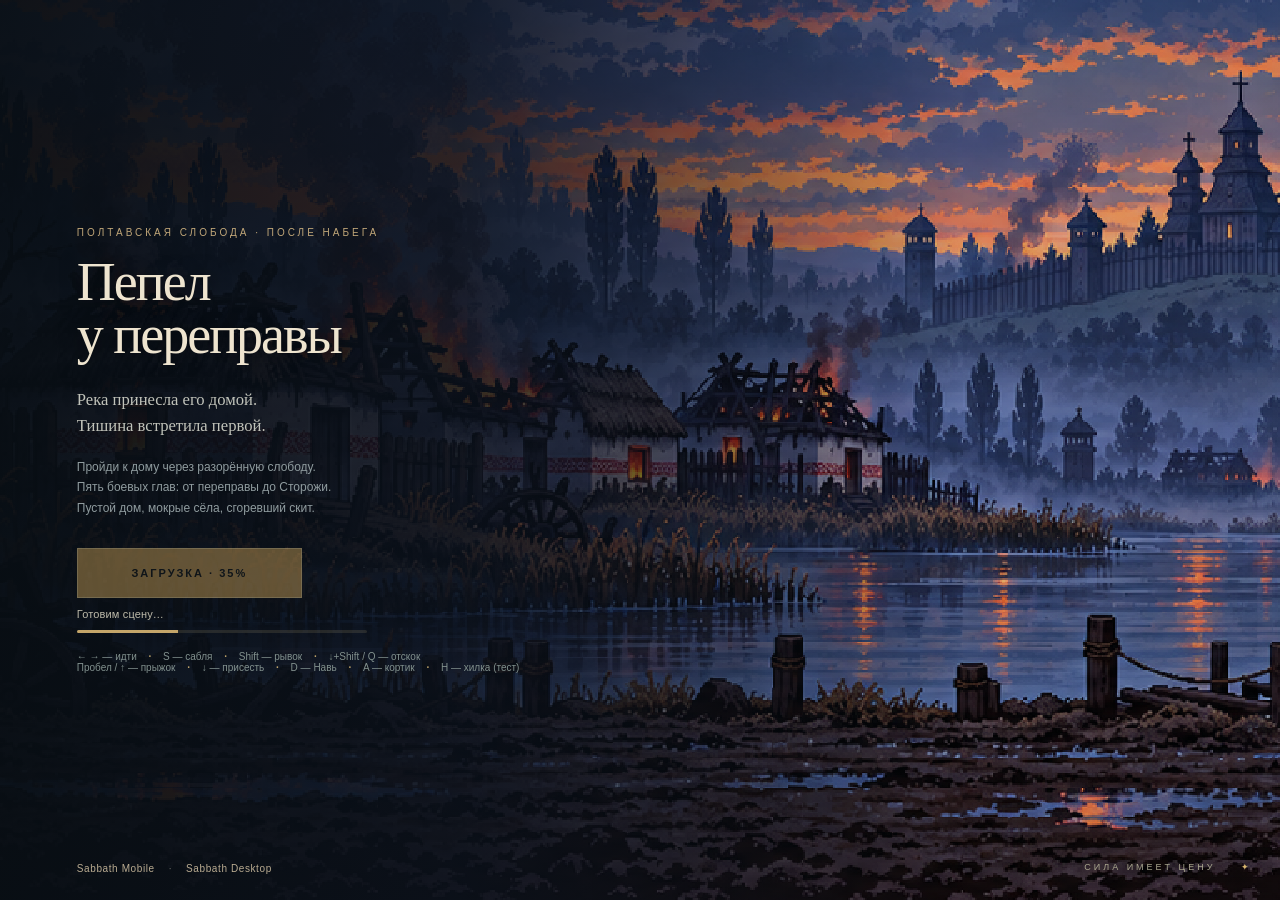
==== commit 7c20790f: "Remap desktop combat to A S D and add temporary test healing" ====
--- a/index.html
+++ b/index.html
@@ -113,21 +113,27 @@
 @media(orientation:landscape){body:not(.desktop):not([data-scene="house"]) #toast{top:calc(clamp(80px,21vh,90px) + 40px);left:19%;width:62%;font:10px/1.3 Arial,sans-serif;letter-spacing:.5px}}
 
 body[data-scene="house"] #move-pad{pointer-events:none}
+
+/* Temporary testing aid, separate from both combat diamonds. */
+#test-heal{position:absolute;pointer-events:auto;left:calc(max(14px,env(safe-area-inset-left)) + 154px);top:calc(max(10px,env(safe-area-inset-top)) + 40px);width:44px;height:44px;padding:0;border-radius:50%;background:#122921b8;border:1px solid #9fc49d99;color:#cbe6ba;letter-spacing:0;touch-action:manipulation}
+#test-heal span{font:23px/22px Arial;display:block}#test-heal small{font:7px/10px Arial;margin:0;letter-spacing:.3px;color:inherit}
+#test-heal:disabled{cursor:default;opacity:.4}.desktop #test-heal{left:calc(max(14px,env(safe-area-inset-left)) + 190px)}
+body[data-scene="house"] #test-heal{display:none}
 </style></head>
 <body><script>
-window.SABBATH_BUILD={release:"v32"};
+window.SABBATH_BUILD={release:"v33"};
 if(location.pathname.endsWith('/desktop.html')){
  document.body.classList.add('desktop');document.title='Sabbath Desktop';
  document.querySelector('link[rel="manifest"]').setAttribute('href','desktop.webmanifest');
 }
 </script><main><header><a class="wordmark" href="./index.html">SABBATH<span>AMONG LIFE AND DEATH</span></a><div class="chapter">ИГРОВОЙ ЭТЮД <i>01</i></div><button id="fullscreen" aria-label="Полный экран">⛶</button></header>
-<section id="stage" aria-label="Игра Sabbath"><canvas id="game" width="960" height="540" tabindex="0" aria-label="Игровое поле. Стрелки влево и вправо — движение, пробел — прыжок, Z — удар, Shift — рывок, C — Навь, стрелка вниз или X — присесть, Escape — пауза"></canvas>
-<div id="hud" hidden><div class="vitals"><div class="name">ЯРОМІР <span id="hptext">100</span></div><div class="bar"><i id="health"></i></div><div class="bar nav"><i id="power"></i></div><small id="powertext">НАВЬ · C</small></div><div class="objective"><span id="area">ПРИСТАНЬ</span><strong id="kills">0 <em>/ 10</em></strong><small>УПЫРЕЙ УНИЧТОЖЕНО</small></div><div id="boss-hud" hidden><span id="boss-name">СОТНИК СТОРОЖИ</span><div><i id="boss-health"></i></div></div><button id="pause" aria-label="Пауза">Ⅱ</button></div>
+<section id="stage" aria-label="Игра Sabbath"><canvas id="game" width="960" height="540" tabindex="0" aria-label="Игровое поле. Стрелки влево и вправо — движение, пробел — прыжок, S — удар, A — кортик, H — хилка, Shift — рывок, D — Навь, стрелка вниз — присесть, Escape — пауза"></canvas>
+<div id="hud" hidden><div class="vitals"><div class="name">ЯРОМІР <span id="hptext">100</span></div><div class="bar"><i id="health"></i></div><div class="bar nav"><i id="power"></i></div><small id="powertext">НАВЬ · D</small></div><div class="objective"><span id="area">ПРИСТАНЬ</span><strong id="kills">0 <em>/ 10</em></strong><small>УПЫРЕЙ УНИЧТОЖЕНО</small></div><div id="boss-hud" hidden><span id="boss-name">СОТНИК СТОРОЖИ</span><div><i id="boss-health"></i></div></div><button id="test-heal" aria-label="Восстановить здоровье для теста (H)" title="Хилка для теста · H"><span aria-hidden="true">+</span><small>ХИЛКА</small></button><button id="pause" aria-label="Пауза">Ⅱ</button></div>
 <div id="story-copy" hidden><div id="story-title"></div><p id="story-text"></p></div><button id="interact-hint" hidden></button><div id="caption" role="status"></div><div id="toast" role="status"></div>
-<div class="overlay" id="intro"><div class="intro-copy"><div class="eyebrow">ПОЛТАВСКАЯ СЛОБОДА · ПОСЛЕ НАБЕГА</div><h1>Пепел<br>у переправы</h1><p>Река принесла его домой.<br>Тишина встретила первой.</p><p class="brief">Пройди к дому через разорённую слободу.<br>Пять боевых глав: от переправы до Сторожи.<br>Пустой дом, мокрые сёла, сгоревший скит.</p><button class="primary" id="start" disabled>ЗАГРУЗКА · 0%</button><div id="load-status" role="status" aria-live="polite"><span id="load-copy">Готовим сцену…</span><div id="load-meter" role="progressbar" aria-label="Подготовка сцены" aria-valuemin="0" aria-valuemax="100" aria-valuenow="0"><i id="load-fill"></i></div></div><button id="fresh-start" class="secondary" hidden>НОВАЯ ИГРА</button><div class="keys-preview">← → — идти <b>·</b> Z — сабля <b>·</b> Shift — рывок <b>·</b> ↓+Shift / Q — отскок<br>Пробел — прыжок <b>·</b> ↓ / X — присесть <b>·</b> C — Навь <b>·</b> V — кортик</div></div><nav class="edition-links" aria-label="Вариант управления"><a href="mobile.html">Sabbath Mobile</a><span>·</span><a href="desktop.html">Sabbath Desktop</a></nav><div class="intro-note">СИЛА ИМЕЕТ ЦЕНУ <span>✦</span></div></div>
+<div class="overlay" id="intro"><div class="intro-copy"><div class="eyebrow">ПОЛТАВСКАЯ СЛОБОДА · ПОСЛЕ НАБЕГА</div><h1>Пепел<br>у переправы</h1><p>Река принесла его домой.<br>Тишина встретила первой.</p><p class="brief">Пройди к дому через разорённую слободу.<br>Пять боевых глав: от переправы до Сторожи.<br>Пустой дом, мокрые сёла, сгоревший скит.</p><button class="primary" id="start" disabled>ЗАГРУЗКА · 0%</button><div id="load-status" role="status" aria-live="polite"><span id="load-copy">Готовим сцену…</span><div id="load-meter" role="progressbar" aria-label="Подготовка сцены" aria-valuemin="0" aria-valuemax="100" aria-valuenow="0"><i id="load-fill"></i></div></div><button id="fresh-start" class="secondary" hidden>НОВАЯ ИГРА</button><div class="keys-preview">← → — идти <b>·</b> S — сабля <b>·</b> Shift — рывок <b>·</b> ↓+Shift / Q — отскок<br>Пробел / ↑ — прыжок <b>·</b> ↓ — присесть <b>·</b> D — Навь <b>·</b> A — кортик <b>·</b> H — хилка (тест)</div></div><nav class="edition-links" aria-label="Вариант управления"><a href="mobile.html">Sabbath Mobile</a><span>·</span><a href="desktop.html">Sabbath Desktop</a></nav><div class="intro-note">СИЛА ИМЕЕТ ЦЕНУ <span>✦</span></div></div>
 <div class="overlay center" id="menu" hidden><div><div class="eyebrow" id="endlabel">ПАУЗА</div><h2 id="endtitle">Тишина между ударами</h2><p id="endcopy"></p><button class="primary" id="continue-level" hidden>ПРОДОЛЖИТЬ ПУТЬ →</button><button class="primary" id="resume">ПРОДОЛЖИТЬ</button><button id="sound" aria-label="Включить звук">ЗВУК: ВЫКЛ</button><button class="secondary" id="new-run" hidden>С ПЕРЕПРАВЫ ЗАНОВО</button><button class="secondary" id="restart">НАЧАТЬ ЗАНОВО</button></div></div>
 <div id="touch" aria-label="Сенсорное управление"><div id="move-pad" role="group" aria-label="Крестовина движения: диагонали совмещают действия"><button aria-label="Идти влево" data-key="a">←</button><button aria-label="Прыжок" data-key=" ">↑</button><button aria-label="Идти вправо" data-key="d">→</button><button data-key="x" aria-label="Приседание — переключить" aria-pressed="false">↓</button></div><button data-key="v" aria-label="Бросить кортик">КОРТИК 3</button><button data-key="Shift">РЫВОК</button><button data-key="j">САБЛЯ</button><button data-key="e">НАВЬ</button></div>
-</section><footer><span><kbd>←</kbd><kbd>→</kbd> движение</span><span><kbd>Пробел</kbd> прыжок</span><span><kbd>Z</kbd> сабля</span><span><kbd>Shift</kbd> рывок</span><span><kbd>C</kbd> Навь</span><span><kbd>Esc</kbd> пауза</span><div>ПЯТЬ ДОРОГ. ОДНА ПРОПАВШАЯ СЕМЬЯ.</div></footer><div id="rotate-hint"><div class="rotate-brand">SABBATH</div><div class="rotate-subtitle">Пепел у переправы</div><div class="rotate-symbol" aria-hidden="true">↻</div><p>Поверните телефон горизонтально</p></div></main><script>/* Five playable episodes; the house is a separate interlude after episode one. */
+</section><footer><span><kbd>←</kbd><kbd>→</kbd> движение</span><span><kbd>Пробел</kbd> прыжок</span><span><kbd>S</kbd> сабля</span><span><kbd>Shift</kbd> рывок</span><span><kbd>D</kbd> Навь</span><span><kbd>Esc</kbd> пауза</span><div>ПЯТЬ ДОРОГ. ОДНА ПРОПАВШАЯ СЕМЬЯ.</div></footer><div id="rotate-hint"><div class="rotate-brand">SABBATH</div><div class="rotate-subtitle">Пепел у переправы</div><div class="rotate-symbol" aria-hidden="true">↻</div><p>Поверните телефон горизонтально</p></div></main><script>/* Five playable episodes; the house is a separate interlude after episode one. */
 (function(root){
 const chapters=[null,
  {scene:'riverside',barrels:[1640],name:'Пепел у переправы',exit:3750,xs:[570,850,1160,1550,1750,2020,2480,2720,3060,3390],types:['cutter','crawler','spitter','cutter','heavy','spitter','crawler','spitter','cutter','heavy'],gates:[[1350,[0,1,2]],[2200,[3,4,5]],[3530,[6,7,8,9]]],bounds:[[250,1280],[1430,2130],[2330,3460]],buried:[1,4,6,9],elite:[9,480],areas:['ПРИСТАНЬ','КОЛОДЕЦ','ДОРОГА ДОМОЙ'],intro:'Переправа занята. Следи за замахами — и бей в ответ.',captions:[[1380,'У колодца шевелится что-то тяжёлое.'],[2270,'Дом рядом. Здесь тени охотятся вместе.'],[3570,'Десять теней пали. За дверью — тишина.']]},
@@ -202,7 +208,7 @@
  }
 
  emit(type,data){this.events.push({type,data})}
- charge(amount){const p=this.player,was=p.nav>=100;p.nav=clamp(p.nav+amount,0,100);if(!was&&p.nav===100&&p.power===0)this.emit('toast','НАВЬ ПРОСНУЛАСЬ. НАЖМИ C — ПРЕВРАТИТЬСЯ.')}
+ charge(amount){const p=this.player,was=p.nav>=100;p.nav=clamp(p.nav+amount,0,100);if(!was&&p.nav===100&&p.power===0)this.emit('toast','НАВЬ ПРОСНУЛАСЬ. НАЖМИ D — ПРЕВРАТИТЬСЯ.')}
  attack(){
   const p=this.player;if(this.mode!=='playing')return false;
   if(p.cooldown>0||p.evade>0||p.throwPending>0){this.attackBuffer=Math.max(.14,Math.min(.24,p.evade+.03));return false}
@@ -679,9 +685,28 @@
 function pause(){clearTouch();if(['playing','house'].includes(game.mode)){pausedMode=game.mode;game.mode='paused';showMenu('ПАУЗА','Тишина между ударами','Путь дождётся тебя.',true)}else if(game.mode==='paused'){game.mode=pausedMode;$('menu').hidden=true;canvas.focus()}keys.clear();syncAudio()}
 $('pause').onclick=pause;$('resume').onclick=pause;
 function showMenu(label,title,copy,resume=false){$('continue-level').hidden=true;$('restart').hidden=false;$('endlabel').textContent=label;$('endtitle').textContent=title;$('endcopy').textContent=copy;$('resume').hidden=!resume;$('restart').textContent=savedCheckpoint?'С КОНТРОЛЬНОЙ ТОЧКИ':resume?'НАЧАТЬ ЗАНОВО':'ПРОЙТИ ЕЩЁ РАЗ';$('new-run').hidden=!savedCheckpoint;$('menu').hidden=false}
-function keyName(e){return ({KeyA:'a',KeyD:'d',KeyZ:'j',KeyJ:'j',KeyK:'k',KeyC:'e',KeyE:'e',KeyW:' ',Space:' ',ArrowDown:'x',KeyX:'x',KeyQ:'q',KeyV:'v',KeyF:'f',Enter:'Enter',ArrowLeft:'a',ArrowRight:'d',ArrowUp:' ',ShiftLeft:'Shift',ShiftRight:'Shift',Escape:'Escape'})[e.code]||e.key}
-function press(key,repeat,hold=true){if(game.mode==='won'&&game.chapter>=2&&game.chapter<5&&!repeat&&['Enter',' ','j'].includes(key)){continueJourney();return;}if(key==='Escape'&&!repeat){pause();return}if(game.mode==='house'){if(hold)keys.add(key);if(!repeat&&['j','q','f','Enter'].includes(key))game.interact();return;}if(game.mode!=='playing')return;if(hold)keys.add(key);if(!repeat){if(key==='x')game.player.crouching=game.player.z===0&&game.player.vz<=0&&game.player.evade===0;if(key==='j')game.attack();if(key===' '){crouchToggle=false;game.jump();}if(key==='q'){crouchToggle=false;game.dodge('back');}if(key==='Shift'||key==='k'){const back=inputHeld('x')||crouchToggle;crouchToggle=false;game.dodge(back?'back':'forward');}if(key==='v')game.knife();if(key==='e')game.power()}}
-window.addEventListener('keydown',e=>{let k=keyName(e);if(['Enter',' '].includes(k)&&e.target.closest?.('button:not([data-key]),a'))return;if(['a','d','j','k','e','x','q','v','f','Enter',' ','Shift','Escape'].includes(k)){e.preventDefault();press(k,e.repeat)}});window.addEventListener('keyup',e=>keys.delete(keyName(e)));window.addEventListener('blur',()=>{keys.clear();if(['playing','house'].includes(game.mode))pause()});document.addEventListener('visibilitychange',()=>{if(document.hidden&&['playing','house'].includes(game.mode))pause();syncAudio(false)});
+// Physical keys are independent of the selected keyboard language.
+const keyboardActions={KeyA:'v',KeyS:'j',KeyD:'e',KeyH:'h',KeyQ:'q',KeyF:'f',Enter:'Enter',Space:' ',ArrowLeft:'a',ArrowRight:'d',ArrowUp:' ',ArrowDown:'x',ShiftLeft:'Shift',ShiftRight:'Shift',Escape:'Escape'};
+const keyboardTaps=new Map();
+const TEST_HEAL_ENABLED=true;
+function healForTest(){
+ const p=game.player;
+ if(!TEST_HEAL_ENABLED||!['playing','house'].includes(game.mode)||p.hp<=0||p.hp>=p.maxHp)return false;
+ p.hp=p.maxHp;game.emit('toast','ЗДОРОВЬЕ ВОССТАНОВЛЕНО · ТЕСТ');return true;
+}
+$('test-heal').hidden=!TEST_HEAL_ENABLED;
+$('test-heal').onclick=()=>{healForTest();canvas.focus()};
+function keyName(e){return keyboardActions[e.code]||null}
+function press(key,repeat,hold=true){if(key==='h'){if(!repeat)healForTest();return;}if(game.mode==='won'&&game.chapter>=2&&game.chapter<5&&!repeat&&['Enter',' ','j'].includes(key)){continueJourney();return;}if(key==='Escape'&&!repeat){pause();return}if(game.mode==='house'){if(hold)keys.add(key);if(!repeat&&['j','q','f','Enter'].includes(key))game.interact();return;}if(game.mode!=='playing')return;if(hold)keys.add(key);if(!repeat){if(key==='x')game.player.crouching=game.player.z===0&&game.player.vz<=0&&game.player.evade===0;if(key==='j')game.attack();if(key===' '){crouchToggle=false;game.jump();}if(key==='q'){crouchToggle=false;game.dodge('back');}if(key==='Shift'){const back=inputHeld('x')||crouchToggle;crouchToggle=false;game.dodge(back?'back':'forward');}if(key==='v')game.knife();if(key==='e')game.power()}}
+window.addEventListener('keydown',e=>{
+ const k=keyName(e);if(!k)return;
+ if(['Enter',' '].includes(k)&&e.target.closest?.('button:not([data-key]),a'))return;
+ e.preventDefault();
+ if(!e.repeat&&['a','d'].includes(k))keyboardTaps.set(e.code,beginBackTap(k==='d'?1:-1));
+ press(k,e.repeat);
+});
+window.addEventListener('keyup',e=>{keys.delete(keyName(e));finishBackTap(keyboardTaps.get(e.code));keyboardTaps.delete(e.code)});
+window.addEventListener('blur',()=>{keys.clear();if(['playing','house'].includes(game.mode))pause()});document.addEventListener('visibilitychange',()=>{if(document.hidden&&['playing','house'].includes(game.mode))pause();syncAudio(false)});
 // iOS may synthesize zoom gestures independently of pointer events.
 for(const type of ['gesturestart','gesturechange','gestureend'])document.addEventListener(type,e=>e.preventDefault(),{passive:false});
 $('stage').addEventListener('dblclick',e=>e.preventDefault());
@@ -691,7 +716,7 @@
 let lastBackTap=null;
 function beginBackTap(direction){
  const now=performance.now(),p=game.player,previous=lastBackTap;lastBackTap=null;
- if(game.mode!=='playing'||p.z>0||p.evade>0)return null;
+ if(game.mode!=='playing'||p.z>0||p.vz>0||p.evade>0)return null;
  if(previous&&previous.direction===direction&&now-previous.releasedAt<=280){
   const face=p.face;p.face=previous.face;
   if(game.dodge('back')){crouchToggle=false;return null;}
@@ -699,10 +724,11 @@
  }
  return direction===-p.face?{direction,face:p.face,startedAt:now}:null;
 }
+function finishBackTap(tap){if(tap&&performance.now()-tap.startedAt<=200)lastBackTap={...tap,releasedAt:performance.now()}}
 function inputHeld(key){return keys.has(key)||[...touchPointers.values()].includes(key)||[...padPointers.values()].some(p=>p.keys.includes(key))}
 function paintHeld(){for(const b of document.querySelectorAll('[data-key]'))b.classList.toggle('held',inputHeld(b.dataset.key));movePad.classList.toggle('active',padPointers.size>0)}
-function releasePointer(id,completed=false){const state=padPointers.get(id);if(completed&&state?.backTap&&!state.sliding&&performance.now()-state.backTap.startedAt<=200)lastBackTap={...state.backTap,releasedAt:performance.now()};touchPointers.delete(id);padPointers.delete(id);paintHeld()}
-function clearTouch(){lastBackTap=null;crouchToggle=false;touchPointers.clear();padPointers.clear();paintHeld()}
+function releasePointer(id,completed=false){const state=padPointers.get(id);if(completed&&!state?.sliding)finishBackTap(state?.backTap);touchPointers.delete(id);padPointers.delete(id);paintHeld()}
+function clearTouch(){keyboardTaps.clear();lastBackTap=null;crouchToggle=false;touchPointers.clear();padPointers.clear();paintHeld()}
 const padSectors=[['d'],['d','x'],['x'],['a','x'],['a'],['a',' '],[' '],['d',' ']];
 function padSectorAt(x,y,previous=null){
  const r=movePad.getBoundingClientRect(),dx=x-r.x-r.width/2,dy=y-r.y-r.height/2;
@@ -726,7 +752,7 @@
 movePad.addEventListener('contextmenu',e=>e.preventDefault());
 movePad.addEventListener('pointerdown',e=>{e.preventDefault();if(!['playing','house'].includes(game.mode)||e.pointerType==='mouse'&&e.button!==0)return;movePad.setPointerCapture(e.pointerId);padPointers.set(e.pointerId,{keys:[],sector:null,sliding:false});updatePad(e,true)});
 movePad.addEventListener('pointermove',e=>{if(!padPointers.has(e.pointerId))return;e.preventDefault();updatePad(e)});
-movePad.addEventListener('lostpointercapture',e=>{if(padPointers.has(e.pointerId))crouchToggle=false;releasePointer(e.pointerId)});
+movePad.addEventListener('lostpointercapture',e=>{if(padPointers.has(e.pointerId)){crouchToggle=false;lastBackTap=null;}releasePointer(e.pointerId)});
 canvas.addEventListener('pointerdown',e=>{if(e.pointerType==='mouse'&&e.button===0){press('j',false);canvas.focus()}});
 window.addEventListener('pointerup',e=>{if(e.pointerType==='mouse'&&!touchPointers.has(e.pointerId)&&!padPointers.has(e.pointerId))keys.delete('j');releasePointer(e.pointerId,true)});
 window.addEventListener('pointercancel',e=>{if(padPointers.has(e.pointerId)){crouchToggle=false;lastBackTap=null;}releasePointer(e.pointerId)});
@@ -1067,13 +1093,14 @@
  if(game.scene!=='house')for(let i=0;i<44;i++){let x=((rand(i+55)*1200-clock*(7+rand(i)*10)-cam*.36)%1150+1150)%1150-90,y=(rand(i+35)*560+clock*(3+rand(i+9)*9))%560;rect(x,y,i%7===0?2:1,i%7===0?2:1,i%5===0?'#bc996b85':'#95958a40')}
  ctx.restore();const vignette=ctx.createRadialGradient(W/2,H*.5,H*.18,W/2,H*.5,W*.65);vignette.addColorStop(0,'#050c1300');vignette.addColorStop(1,game.player.inv>.48?'#711e32a8':'#04090fd1');ctx.fillStyle=vignette;ctx.fillRect(0,0,W,H);if(transition>0){ctx.fillStyle=`rgba(4,8,13,${clamp(transition/.65,0,1)})`;ctx.fillRect(0,0,W,H);}
 }
-function events(){for(const e of game.events.splice(0)){if(e.type==='barrelFuse'){noise(.65,.05,3600,worldPan(e.data.x));tone(620,.09,.03,'triangle',.7,worldPan(e.data.x));}else if(e.type==='barrelBlast'){noise(.34,.20,1400,worldPan(e.data.x));tone(70,.28,.09,'triangle',.35,worldPan(e.data.x));for(let i=0;i<25;i++)particles.push({x:e.data.x+(Math.random()-.5)*20,y:G-25,vx:(Math.random()-.5)*240,vy:-40-Math.random()*175,life:.35+Math.random()*.45,size:2+Math.random()*3,color:['#a7845f','#e4bd79','#5d4a3c'][i%3]});}else if(e.type==='emberWarning'){tone(180,.25,.025,'triangle',1.2);}else if(e.type==='emberBurst'){noise(.3,.15,1600);for(let i=0;i<20;i++)particles.push({x:e.data+(Math.random()-.5)*100,y:G,vx:(Math.random()-.5)*60,vy:-40-Math.random()*60,life:.3+Math.random()*.4,size:2,color:'#e9ad6977'});}else if(e.type==='checkpoint'){saveCheckpoint();}else if(e.type==='house'||e.type==='chapter'){clearTouch();keys.clear();particles.length=0;clearDodgeTrail();transition=.65;soundscape?.setScene(game.scene);resetFootsteps();$('story-copy').hidden=true;storyUntil=0;captionUntil=0;toastUntil=0;tone(e.type==='house'?98:110,.8,.035,'sine',.8);}else if(e.type==='inspect'){captionUntil=0;tone(e.data.id==='drawing'?220:147,.45,.016,'sine',.97);$('story-title').textContent=e.data.title;$('story-text').textContent=e.data.text;$('story-copy').hidden=false;storyUntil=clock+7;}else if(e.type==='gunshot'){noise(.16,.22,2300,worldPan(e.data.x));tone(75,.12,.1,'triangle',.4,worldPan(e.data.x));for(let i=0;i<9;i++)particles.push({x:e.data.x,y:G-e.data.z,vx:e.data.face*(10+Math.random()*45),vy:-8-Math.random()*18,life:.3+Math.random()*.4,size:3+Math.random()*3,color:'#a1988666'});}else if(e.type==='throw'){noise(.1,.1,3000);tone(460,.08,.04,'triangle',.65)}else if(e.type==='rise'){noise(.35,e.data.heavy?.1:.05,300);for(let i=0;i<16;i++)particles.push({x:e.data.x+(Math.random()-.5)*40,y:G,vx:(Math.random()-.5)*60,vy:-Math.random()*70,life:.5+Math.random()*.4,size:2,color:'#6d756177'})}else if(e.type==='warning'){soundscape?.cueEnemy({...e.data,pan:worldPan(e.data.x)})}else if(e.type==='jump'){noise(.08,.04,1300)}else if(e.type==='perfect'){tone(520,.12,.09,'sine',1.5);$('toast').textContent='ТОЧНЫЙ РЫВОК · КОНТРУДАР ГОТОВ';toastUntil=clock+1.4}else if(e.type==='parry'){tone(780,.15,.08,'triangle',1.4)}else if(e.type==='reflectedHit'){noise(.08,.12,1800);tone(320,.12,.06,'triangle',.7)}else if(e.type==='break'){noise(.16,.18,1300);$('toast').textContent='СТОЙКА СЛОМАНА';toastUntil=clock+1.1}else if(e.type==='land'){soundscape?.land(game.scene);for(let i=0;i<5;i++)particles.push({x:e.data+(Math.random()-.5)*22,y:G,vx:(Math.random()-.5)*50,vy:-Math.random()*30,life:.2+Math.random()*.2,size:2,color:'#aa967055'})}else if(e.type==='caption'){$('caption').textContent=e.data;captionUntil=clock+5.5}else if(e.type==='toast'){$('toast').textContent=matchMedia('(pointer: coarse)').matches?e.data.replace('НАЖМИ C','НАЖМИ «НАВЬ»'):e.data;toastUntil=clock+5}else if(e.type==='sparks'){for(let i=0;i<14;i++)particles.push({x:e.data.x,y:G-60,vx:(Math.random()-.5)*180,vy:-50-Math.random()*130,life:.25+Math.random()*.5,size:i%3?2:3,color:['#ead9ac','#c38863','#a56153','#867794'][i%4]})}else if(e.type==='swing'){noise(.12,.15,3400);tone(160,.13,.05,'triangle',.4)}else if(e.type==='hit'){noise(.12,.3,1000);tone(70,.14,.2,'sine',.45)}else if(e.type==='kill'){tone(180,.5,.06,'triangle',.5)}else if(e.type==='hurt'){noise(.18,.22,450);tone(90,.2,.13,'sawtooth',.4)}else if(e.type==='dodge'){noise(.2,.08,1800)}else if(e.type==='power'){$('toast').textContent='';toastUntil=0;tone(110,1.5,.15,'sawtooth',2);tone(82,2,.08)}else if(e.type==='enemyStrike'){if(e.data.heavy){noise(.18,.16,200);game.shake=Math.max(game.shake,2)}}else if(e.type==='dead'){showMenu('ПУТЬ ОБОРВАЛСЯ','Река помнит твоё имя',game.deathAdvice());tone(55,2,.1)}else if(e.type==='won'){if(game.chapter===1){game.enterHouse();}else if(game.chapter<5){saveCheckpoint();showMenu(`ЭПИЗОД ${game.chapter} / 5 ПРОЙДЕН`,game.level.name,game.level.outro);$('continue-level').hidden=false;$('restart').hidden=true;tone(164.81,1,.04);}else{const m=Math.floor(game.time/60),sec=Math.floor(game.time%60).toString().padStart(2,'0');showMenu('ПЯТЬ ДОРОГ ПРОЙДЕНО','Перед дверью Палия',`${game.totalKills+game.kills} теней · ${m}:${sec} · Точных уклонений: ${game.stats.perfectDodges}. Семья не найдена. Внешний двор взят. За дубовой дверью ещё ждёт Палий.`);tone(164.81,2,.06);setTimeout(()=>tone(196,2,.06),300);setTimeout(()=>tone(220,3,.05),700);}}}}
+function events(){for(const e of game.events.splice(0)){if(e.type==='barrelFuse'){noise(.65,.05,3600,worldPan(e.data.x));tone(620,.09,.03,'triangle',.7,worldPan(e.data.x));}else if(e.type==='barrelBlast'){noise(.34,.20,1400,worldPan(e.data.x));tone(70,.28,.09,'triangle',.35,worldPan(e.data.x));for(let i=0;i<25;i++)particles.push({x:e.data.x+(Math.random()-.5)*20,y:G-25,vx:(Math.random()-.5)*240,vy:-40-Math.random()*175,life:.35+Math.random()*.45,size:2+Math.random()*3,color:['#a7845f','#e4bd79','#5d4a3c'][i%3]});}else if(e.type==='emberWarning'){tone(180,.25,.025,'triangle',1.2);}else if(e.type==='emberBurst'){noise(.3,.15,1600);for(let i=0;i<20;i++)particles.push({x:e.data+(Math.random()-.5)*100,y:G,vx:(Math.random()-.5)*60,vy:-40-Math.random()*60,life:.3+Math.random()*.4,size:2,color:'#e9ad6977'});}else if(e.type==='checkpoint'){saveCheckpoint();}else if(e.type==='house'||e.type==='chapter'){clearTouch();keys.clear();particles.length=0;clearDodgeTrail();transition=.65;soundscape?.setScene(game.scene);resetFootsteps();$('story-copy').hidden=true;storyUntil=0;captionUntil=0;toastUntil=0;tone(e.type==='house'?98:110,.8,.035,'sine',.8);}else if(e.type==='inspect'){captionUntil=0;tone(e.data.id==='drawing'?220:147,.45,.016,'sine',.97);$('story-title').textContent=e.data.title;$('story-text').textContent=e.data.text;$('story-copy').hidden=false;storyUntil=clock+7;}else if(e.type==='gunshot'){noise(.16,.22,2300,worldPan(e.data.x));tone(75,.12,.1,'triangle',.4,worldPan(e.data.x));for(let i=0;i<9;i++)particles.push({x:e.data.x,y:G-e.data.z,vx:e.data.face*(10+Math.random()*45),vy:-8-Math.random()*18,life:.3+Math.random()*.4,size:3+Math.random()*3,color:'#a1988666'});}else if(e.type==='throw'){noise(.1,.1,3000);tone(460,.08,.04,'triangle',.65)}else if(e.type==='rise'){noise(.35,e.data.heavy?.1:.05,300);for(let i=0;i<16;i++)particles.push({x:e.data.x+(Math.random()-.5)*40,y:G,vx:(Math.random()-.5)*60,vy:-Math.random()*70,life:.5+Math.random()*.4,size:2,color:'#6d756177'})}else if(e.type==='warning'){soundscape?.cueEnemy({...e.data,pan:worldPan(e.data.x)})}else if(e.type==='jump'){noise(.08,.04,1300)}else if(e.type==='perfect'){tone(520,.12,.09,'sine',1.5);$('toast').textContent='ТОЧНЫЙ РЫВОК · КОНТРУДАР ГОТОВ';toastUntil=clock+1.4}else if(e.type==='parry'){tone(780,.15,.08,'triangle',1.4)}else if(e.type==='reflectedHit'){noise(.08,.12,1800);tone(320,.12,.06,'triangle',.7)}else if(e.type==='break'){noise(.16,.18,1300);$('toast').textContent='СТОЙКА СЛОМАНА';toastUntil=clock+1.1}else if(e.type==='land'){soundscape?.land(game.scene);for(let i=0;i<5;i++)particles.push({x:e.data+(Math.random()-.5)*22,y:G,vx:(Math.random()-.5)*50,vy:-Math.random()*30,life:.2+Math.random()*.2,size:2,color:'#aa967055'})}else if(e.type==='caption'){$('caption').textContent=e.data;captionUntil=clock+5.5}else if(e.type==='toast'){$('toast').textContent=matchMedia('(pointer: coarse)').matches?e.data.replace('НАЖМИ D','НАЖМИ «НАВЬ»'):e.data;toastUntil=clock+5}else if(e.type==='sparks'){for(let i=0;i<14;i++)particles.push({x:e.data.x,y:G-60,vx:(Math.random()-.5)*180,vy:-50-Math.random()*130,life:.25+Math.random()*.5,size:i%3?2:3,color:['#ead9ac','#c38863','#a56153','#867794'][i%4]})}else if(e.type==='swing'){noise(.12,.15,3400);tone(160,.13,.05,'triangle',.4)}else if(e.type==='hit'){noise(.12,.3,1000);tone(70,.14,.2,'sine',.45)}else if(e.type==='kill'){tone(180,.5,.06,'triangle',.5)}else if(e.type==='hurt'){noise(.18,.22,450);tone(90,.2,.13,'sawtooth',.4)}else if(e.type==='dodge'){noise(.2,.08,1800)}else if(e.type==='power'){$('toast').textContent='';toastUntil=0;tone(110,1.5,.15,'sawtooth',2);tone(82,2,.08)}else if(e.type==='enemyStrike'){if(e.data.heavy){noise(.18,.16,200);game.shake=Math.max(game.shake,2)}}else if(e.type==='dead'){showMenu('ПУТЬ ОБОРВАЛСЯ','Река помнит твоё имя',game.deathAdvice());tone(55,2,.1)}else if(e.type==='won'){if(game.chapter===1){game.enterHouse();}else if(game.chapter<5){saveCheckpoint();showMenu(`ЭПИЗОД ${game.chapter} / 5 ПРОЙДЕН`,game.level.name,game.level.outro);$('continue-level').hidden=false;$('restart').hidden=true;tone(164.81,1,.04);}else{const m=Math.floor(game.time/60),sec=Math.floor(game.time%60).toString().padStart(2,'0');showMenu('ПЯТЬ ДОРОГ ПРОЙДЕНО','Перед дверью Палия',`${game.totalKills+game.kills} теней · ${m}:${sec} · Точных уклонений: ${game.stats.perfectDodges}. Семья не найдена. Внешний двор взят. За дубовой дверью ещё ждёт Палий.`);tone(164.81,2,.06);setTimeout(()=>tone(196,2,.06),300);setTimeout(()=>tone(220,3,.05),700);}}}}
 
 function loop(now){if(phonePortrait()!==document.body.classList.contains('phone-portrait'))fitViewport();const dt=Math.min(.05,(now-last)/1000||0);last=now;if(game.mode!=='paused'){clock+=dt;transition=Math.max(0,transition-dt);}const previousDodge=dodgePose(),trailStart=previousDodge?{x:game.player.x,z:game.player.z,pose:previousDodge}:null;game.tick(dt,{left:inputHeld('a'),right:inputHeld('d'),attack:inputHeld('j'),crouch:inputHeld('x')||crouchToggle});events();if(['playing','house'].includes(game.mode)){for(let i=particles.length-1;i>=0;i--){let p=particles[i];p.life-=dt;p.x+=p.vx*dt;p.y+=p.vy*dt;p.vy+=330*dt;if(p.life<=0)particles.splice(i,1)}updateDodgeTrail(dt,trailStart);const p=game.player,step=Math.floor(p.stride/(p.crouching?28:56));if(p.crouching!==footstepCrouched){footstep=step;footstepCrouched=p.crouching;}if(p.moving&&p.z===0&&p.evade===0&&step!==footstep){soundscape?.step(game.scene,p.power>0);for(let j=0;j<2;j++)particles.push({x:p.x-p.face*9,y:G-1,vx:-p.face*(12+Math.random()*15),vy:-12-Math.random()*16,life:.22,size:2,color:'#9a897044'})}footstep=step;}
  if(soundscape){const boss=game.enemies.find(e=>e.type==='captain'&&!e.dead&&Math.abs(e.x-game.player.x)<520);soundscape.update(dt,{scene:game.scene,mode:game.mode,boss:!!boss,enraged:!!boss?.enraged});}
- const inHouse=game.scene==='house';if(document.body.dataset.scene!==game.scene)document.body.dataset.scene=game.scene;const focus=inHouse&&game.mode==='house'?game.houseFocus():null;$('interact-hint').hidden=!focus||!$('intro').hidden;$('interact-hint').textContent=focus?(focus.id==='door'?'К СЕЧИ →':(matchMedia('(pointer: coarse)').matches?'':'Z · ')+focus.title):'';if(clock>storyUntil||!inHouse)$('story-copy').hidden=true;document.querySelector('[data-key="j"]').textContent=inHouse?'ОСМОТР':'САБЛЯ';
+ const inHouse=game.scene==='house';if(document.body.dataset.scene!==game.scene)document.body.dataset.scene=game.scene;const focus=inHouse&&game.mode==='house'?game.houseFocus():null;$('interact-hint').hidden=!focus||!$('intro').hidden;$('interact-hint').textContent=focus?(focus.id==='door'?'К СЕЧИ →':(matchMedia('(pointer: coarse)').matches?'':'S · ')+focus.title):'';if(clock>storyUntil||!inHouse)$('story-copy').hidden=true;document.querySelector('[data-key="j"]').textContent=inHouse?'ОСМОТР':'САБЛЯ';
  document.querySelector('[data-key="x"]').classList.toggle('ready',game.player.crouching);document.querySelector('[data-key="x"]').setAttribute('aria-pressed',String(game.player.crouching));const knifeButton=document.querySelector('[data-key="v"]');knifeButton.textContent='КОРТИК '+game.player.knives;knifeButton.style.opacity=game.player.throwCd>0||game.player.knives===0?'.4':'1';document.querySelector('[data-key="Shift"]').style.opacity=game.player.evadeCd>0?'.45':'1';document.querySelector('[data-key="e"]').classList.toggle('ready',game.player.nav>=100||game.player.power>0);
- $('health').style.width=game.player.hp+'%';$('hptext').textContent=Math.ceil(game.player.hp)+(game.player.maxHp<100?'/'+game.player.maxHp:'');$('power').style.width=(game.player.power>0?game.player.power/8*100:game.player.nav)+'%';$('hud').classList.toggle('demonic',game.player.power>0);$('powertext').textContent=game.player.transform>0?'ПРЕВРАЩЕНИЕ':game.player.power>0?'ДЕМОН · '+game.player.power.toFixed(1)+' С':game.player.nav>=100?(document.body.classList.contains('desktop')?'C · НАВЬ':'НАВЬ ГОТОВА')+' / ЦЕНА: 8 МАКС. HP':'НАВЬ · '+Math.floor(game.player.nav)+' / 100';$('kills').innerHTML=game.kills+' <em>/ '+game.enemies.length+'</em>';$('area').textContent=`${game.chapter}/5 · ${game.areaName()}`;const captain=game.enemies.find(e=>e.type==='captain'&&!e.dead);$('boss-hud').hidden=!captain||Math.abs(captain.x-game.player.x)>520||game.mode==='intro';if(captain){$('boss-health').style.width=100*captain.hp/captain.maxHp+'%';$('boss-name').textContent=captain.enraged?'СОТНИК · ЯРОСТЬ':'СОТНИК СТОРОЖИ';}const noticesVisible=$('intro').hidden&&$('menu').hidden;for(const id of ['caption','toast'])$(id).style.visibility=noticesVisible?'visible':'hidden';$('caption').style.opacity=clock<captionUntil?'1':'0';if(clock>toastUntil)$('toast').textContent='';render();requestAnimationFrame(loop)}
+ $('test-heal').disabled=!['playing','house'].includes(game.mode)||game.player.hp<=0||game.player.hp>=game.player.maxHp;
+ $('health').style.width=game.player.hp+'%';$('hptext').textContent=Math.ceil(game.player.hp)+(game.player.maxHp<100?'/'+game.player.maxHp:'');$('power').style.width=(game.player.power>0?game.player.power/8*100:game.player.nav)+'%';$('hud').classList.toggle('demonic',game.player.power>0);$('powertext').textContent=game.player.transform>0?'ПРЕВРАЩЕНИЕ':game.player.power>0?'ДЕМОН · '+game.player.power.toFixed(1)+' С':game.player.nav>=100?(document.body.classList.contains('desktop')?'D · НАВЬ':'НАВЬ ГОТОВА')+' / ЦЕНА: 8 МАКС. HP':'НАВЬ · '+Math.floor(game.player.nav)+' / 100';$('kills').innerHTML=game.kills+' <em>/ '+game.enemies.length+'</em>';$('area').textContent=`${game.chapter}/5 · ${game.areaName()}`;const captain=game.enemies.find(e=>e.type==='captain'&&!e.dead);$('boss-hud').hidden=!captain||Math.abs(captain.x-game.player.x)>520||game.mode==='intro';if(captain){$('boss-health').style.width=100*captain.hp/captain.maxHp+'%';$('boss-name').textContent=captain.enraged?'СОТНИК · ЯРОСТЬ':'СОТНИК СТОРОЖИ';}const noticesVisible=$('intro').hidden&&$('menu').hidden;for(const id of ['caption','toast'])$(id).style.visibility=noticesVisible?'visible':'hidden';$('caption').style.opacity=clock<captionUntil?'1':'0';if(clock>toastUntil)$('toast').textContent='';render();requestAnimationFrame(loop)}
 // Read-only state export for reproducible local browser checks.
 window.sabbath={game,keys,ready:()=>ready,loading:()=>({...loading,failed:[...loading.failed]}),render};loadAssets();requestAnimationFrame(loop);
 </script><script>if('serviceWorker' in navigator && ['https:','http:'].includes(location.protocol)){
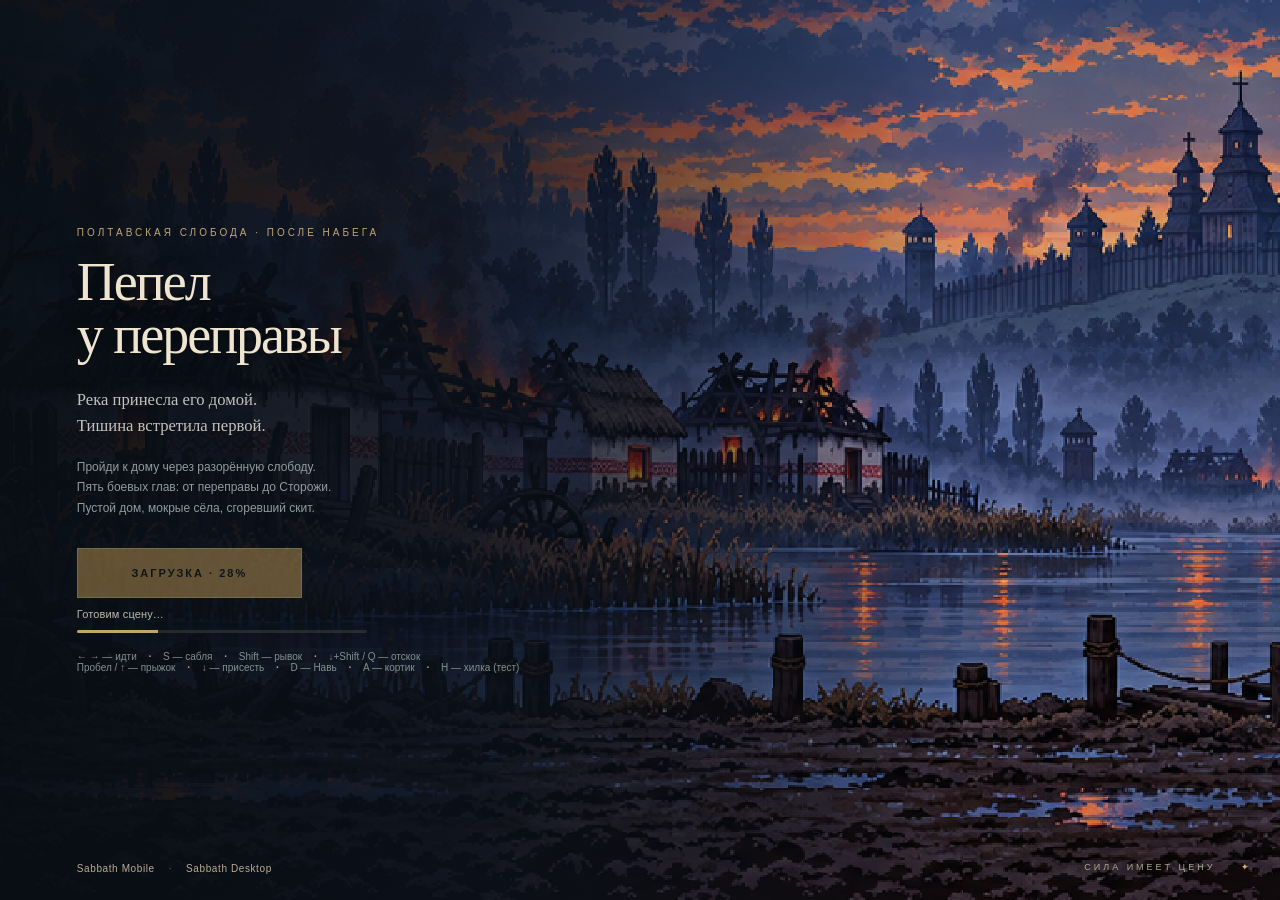
==== commit 8299cac2: "Keep held keyboard attacks active when clicking test healing" ====
--- a/index.html
+++ b/index.html
@@ -121,7 +121,7 @@
 body[data-scene="house"] #test-heal{display:none}
 </style></head>
 <body><script>
-window.SABBATH_BUILD={release:"v33"};
+window.SABBATH_BUILD={release:"v34"};
 if(location.pathname.endsWith('/desktop.html')){
  document.body.classList.add('desktop');document.title='Sabbath Desktop';
  document.querySelector('link[rel="manifest"]').setAttribute('href','desktop.webmanifest');
@@ -713,7 +713,7 @@
 $('touch').addEventListener('touchend',e=>e.preventDefault(),{passive:false});
 // Keep keyboard, action-button fingers, and the eight-way movement pad separate.
 const touchPointers=new Map(),padPointers=new Map(),movePad=$('move-pad');
-let lastBackTap=null;
+let lastBackTap=null,mouseAttack=false;
 function beginBackTap(direction){
  const now=performance.now(),p=game.player,previous=lastBackTap;lastBackTap=null;
  if(game.mode!=='playing'||p.z>0||p.vz>0||p.evade>0)return null;
@@ -725,10 +725,10 @@
  return direction===-p.face?{direction,face:p.face,startedAt:now}:null;
 }
 function finishBackTap(tap){if(tap&&performance.now()-tap.startedAt<=200)lastBackTap={...tap,releasedAt:performance.now()}}
-function inputHeld(key){return keys.has(key)||[...touchPointers.values()].includes(key)||[...padPointers.values()].some(p=>p.keys.includes(key))}
+function inputHeld(key){return (key==='j'&&mouseAttack)||keys.has(key)||[...touchPointers.values()].includes(key)||[...padPointers.values()].some(p=>p.keys.includes(key))}
 function paintHeld(){for(const b of document.querySelectorAll('[data-key]'))b.classList.toggle('held',inputHeld(b.dataset.key));movePad.classList.toggle('active',padPointers.size>0)}
 function releasePointer(id,completed=false){const state=padPointers.get(id);if(completed&&!state?.sliding)finishBackTap(state?.backTap);touchPointers.delete(id);padPointers.delete(id);paintHeld()}
-function clearTouch(){keyboardTaps.clear();lastBackTap=null;crouchToggle=false;touchPointers.clear();padPointers.clear();paintHeld()}
+function clearTouch(){mouseAttack=false;keyboardTaps.clear();lastBackTap=null;crouchToggle=false;touchPointers.clear();padPointers.clear();paintHeld()}
 const padSectors=[['d'],['d','x'],['x'],['a','x'],['a'],['a',' '],[' '],['d',' ']];
 function padSectorAt(x,y,previous=null){
  const r=movePad.getBoundingClientRect(),dx=x-r.x-r.width/2,dy=y-r.y-r.height/2;
@@ -753,9 +753,10 @@
 movePad.addEventListener('pointerdown',e=>{e.preventDefault();if(!['playing','house'].includes(game.mode)||e.pointerType==='mouse'&&e.button!==0)return;movePad.setPointerCapture(e.pointerId);padPointers.set(e.pointerId,{keys:[],sector:null,sliding:false});updatePad(e,true)});
 movePad.addEventListener('pointermove',e=>{if(!padPointers.has(e.pointerId))return;e.preventDefault();updatePad(e)});
 movePad.addEventListener('lostpointercapture',e=>{if(padPointers.has(e.pointerId)){crouchToggle=false;lastBackTap=null;}releasePointer(e.pointerId)});
-canvas.addEventListener('pointerdown',e=>{if(e.pointerType==='mouse'&&e.button===0){press('j',false);canvas.focus()}});
-window.addEventListener('pointerup',e=>{if(e.pointerType==='mouse'&&!touchPointers.has(e.pointerId)&&!padPointers.has(e.pointerId))keys.delete('j');releasePointer(e.pointerId,true)});
-window.addEventListener('pointercancel',e=>{if(padPointers.has(e.pointerId)){crouchToggle=false;lastBackTap=null;}releasePointer(e.pointerId)});
+canvas.addEventListener('pointerdown',e=>{if(e.pointerType==='mouse'&&e.button===0){mouseAttack=true;canvas.setPointerCapture(e.pointerId);press('j',false,false);canvas.focus()}});
+window.addEventListener('pointerup',e=>{if(e.pointerType==='mouse'&&e.button===0)mouseAttack=false;releasePointer(e.pointerId,true)});
+canvas.addEventListener('lostpointercapture',e=>{if(e.pointerType==='mouse')mouseAttack=false});
+window.addEventListener('pointercancel',e=>{if(e.pointerType==='mouse')mouseAttack=false;if(padPointers.has(e.pointerId)){crouchToggle=false;lastBackTap=null;}releasePointer(e.pointerId)});
 window.addEventListener('blur',clearTouch);
 for(const b of document.querySelectorAll('#touch > button')){b.addEventListener('contextmenu',e=>e.preventDefault());b.addEventListener('pointerdown',e=>{e.preventDefault();if(!['playing','house'].includes(game.mode))return;b.setPointerCapture(e.pointerId);touchPointers.set(e.pointerId,b.dataset.key);paintHeld();press(b.dataset.key,false,false)});b.addEventListener('lostpointercapture',e=>releasePointer(e.pointerId))}
 const propBoxes=[[0,0,510,550],[520,210,555,340],[1045,55,490,490],[0,742,535,270],[540,565,535,437],[1105,600,430,412]],propBounds=[];
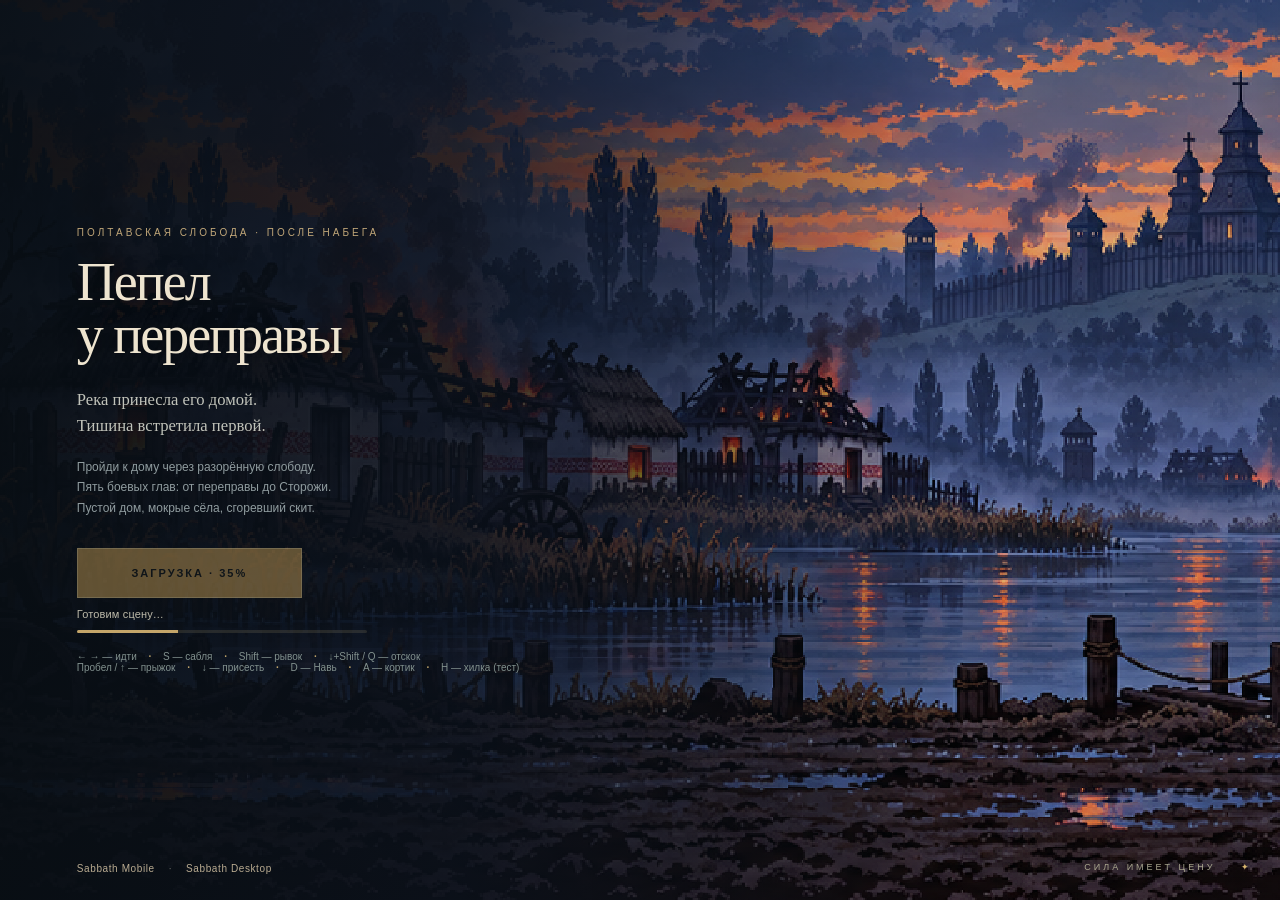
==== commit 4fb03ab2: "Reduce movement circles and add safe refresh on existing game URLs" ====
--- a/index.html
+++ b/index.html
@@ -32,16 +32,16 @@
  #touch span{display:none}
  #touch button{position:absolute;pointer-events:auto;width:54px;min-width:54px;height:54px;min-height:54px;padding:0;border-radius:50%;border:1px solid #d8c59c80;background:#111b2a85;color:#eee3cf;font:8px Arial;letter-spacing:.2px;box-shadow:0 2px 12px #0004;backdrop-filter:blur(3px);-webkit-backdrop-filter:blur(3px)}
  /* Larger movement circles almost meet; their shared pad handles diagonals. */
- #touch{--left-edge:max(18px,env(safe-area-inset-left));--edge:max(18px,env(safe-area-inset-right));--base:max(12px,env(safe-area-inset-bottom));--pad-step:64px;--move-size:76px;--move-step:56px}
- #move-pad{position:absolute;left:var(--left-edge);bottom:var(--base);width:calc(var(--move-size) + var(--move-step)*2);height:calc(var(--move-size) + var(--move-step)*2);pointer-events:auto;touch-action:none}
+ #touch{--left-edge:max(18px,env(safe-area-inset-left));--edge:max(18px,env(safe-area-inset-right));--base:max(12px,env(safe-area-inset-bottom));--pad-step:64px;--move-size:64.6px;--move-step:56px;--move-inset:5.7px}
+ #move-pad{position:absolute;left:var(--left-edge);bottom:var(--base);width:188px;height:188px;pointer-events:auto;touch-action:none}
  #move-pad::before{content:"";position:absolute;inset:24px;border-radius:50%;background:#10182755;border:1px solid #d8c59c30;pointer-events:none}
  #move-pad::after{content:"";position:absolute;left:calc(50% - 5px);top:calc(50% - 5px);width:10px;height:10px;border:1px solid #d8c59c70;border-radius:50%;pointer-events:none}
  #move-pad.active::before{background:#99805a25;border-color:#d8c59c60}
- #touch #move-pad button{width:var(--move-size);min-width:var(--move-size);height:var(--move-size);min-height:var(--move-size);font-size:30px}
- #touch button[data-key="a"]{left:0;bottom:var(--move-step)}
- #touch button[data-key=" "]{left:var(--move-step);bottom:calc(var(--move-step)*2)}
- #touch button[data-key="d"]{left:calc(var(--move-step)*2);bottom:var(--move-step)}
- #touch button[data-key="x"]{left:var(--move-step);bottom:0}
+ #touch #move-pad button{width:var(--move-size);min-width:var(--move-size);height:var(--move-size);min-height:var(--move-size);font-size:25.5px}
+ #touch button[data-key="a"]{left:var(--move-inset);bottom:calc(var(--move-step) + var(--move-inset))}
+ #touch button[data-key=" "]{left:calc(var(--move-step) + var(--move-inset));bottom:calc(var(--move-step)*2 + var(--move-inset))}
+ #touch button[data-key="d"]{left:calc(var(--move-step)*2 + var(--move-inset));bottom:calc(var(--move-step) + var(--move-inset))}
+ #touch button[data-key="x"]{left:calc(var(--move-step) + var(--move-inset));bottom:var(--move-inset)}
  #touch button[data-key="v"]{right:calc(var(--edge) + var(--pad-step));bottom:calc(var(--base) + var(--pad-step)*2);font-size:9px}
  #touch button[data-key="Shift"]{right:calc(var(--edge) + var(--pad-step)*2);bottom:calc(var(--base) + var(--pad-step));font-size:10px}
  #touch button[data-key="j"]{right:var(--edge);bottom:calc(var(--base) + var(--pad-step) - 4px);width:62px;min-width:62px;height:62px;min-height:62px;background:#9e784dad;color:#fff3d2;font-size:11px}
@@ -119,9 +119,17 @@
 #test-heal span{font:23px/22px Arial;display:block}#test-heal small{font:7px/10px Arial;margin:0;letter-spacing:.3px;color:inherit}
 #test-heal:disabled{cursor:default;opacity:.4}.desktop #test-heal{left:calc(max(14px,env(safe-area-inset-left)) + 190px)}
 body[data-scene="house"] #test-heal{display:none}
+
+#touch #move-pad button.held{transform:none}
+#update-status{max-width:300px;margin:8px auto 0;font:11px/1.4 Arial;color:#b6bcae;letter-spacing:0}
+@media(orientation:landscape) and (max-height:350px){
+ #menu .eyebrow{margin-bottom:4px}#menu h2{font-size:22px;margin:4px 0}
+ #menu #endcopy{font-size:11px;margin-bottom:8px}
+ #menu #sound{margin-top:8px}#menu .secondary{margin-top:6px}
+}
 </style></head>
 <body><script>
-window.SABBATH_BUILD={release:"v34"};
+window.SABBATH_BUILD={release:"v35"};
 if(location.pathname.endsWith('/desktop.html')){
  document.body.classList.add('desktop');document.title='Sabbath Desktop';
  document.querySelector('link[rel="manifest"]').setAttribute('href','desktop.webmanifest');
@@ -131,7 +139,7 @@
 <div id="hud" hidden><div class="vitals"><div class="name">ЯРОМІР <span id="hptext">100</span></div><div class="bar"><i id="health"></i></div><div class="bar nav"><i id="power"></i></div><small id="powertext">НАВЬ · D</small></div><div class="objective"><span id="area">ПРИСТАНЬ</span><strong id="kills">0 <em>/ 10</em></strong><small>УПЫРЕЙ УНИЧТОЖЕНО</small></div><div id="boss-hud" hidden><span id="boss-name">СОТНИК СТОРОЖИ</span><div><i id="boss-health"></i></div></div><button id="test-heal" aria-label="Восстановить здоровье для теста (H)" title="Хилка для теста · H"><span aria-hidden="true">+</span><small>ХИЛКА</small></button><button id="pause" aria-label="Пауза">Ⅱ</button></div>
 <div id="story-copy" hidden><div id="story-title"></div><p id="story-text"></p></div><button id="interact-hint" hidden></button><div id="caption" role="status"></div><div id="toast" role="status"></div>
 <div class="overlay" id="intro"><div class="intro-copy"><div class="eyebrow">ПОЛТАВСКАЯ СЛОБОДА · ПОСЛЕ НАБЕГА</div><h1>Пепел<br>у переправы</h1><p>Река принесла его домой.<br>Тишина встретила первой.</p><p class="brief">Пройди к дому через разорённую слободу.<br>Пять боевых глав: от переправы до Сторожи.<br>Пустой дом, мокрые сёла, сгоревший скит.</p><button class="primary" id="start" disabled>ЗАГРУЗКА · 0%</button><div id="load-status" role="status" aria-live="polite"><span id="load-copy">Готовим сцену…</span><div id="load-meter" role="progressbar" aria-label="Подготовка сцены" aria-valuemin="0" aria-valuemax="100" aria-valuenow="0"><i id="load-fill"></i></div></div><button id="fresh-start" class="secondary" hidden>НОВАЯ ИГРА</button><div class="keys-preview">← → — идти <b>·</b> S — сабля <b>·</b> Shift — рывок <b>·</b> ↓+Shift / Q — отскок<br>Пробел / ↑ — прыжок <b>·</b> ↓ — присесть <b>·</b> D — Навь <b>·</b> A — кортик <b>·</b> H — хилка (тест)</div></div><nav class="edition-links" aria-label="Вариант управления"><a href="mobile.html">Sabbath Mobile</a><span>·</span><a href="desktop.html">Sabbath Desktop</a></nav><div class="intro-note">СИЛА ИМЕЕТ ЦЕНУ <span>✦</span></div></div>
-<div class="overlay center" id="menu" hidden><div><div class="eyebrow" id="endlabel">ПАУЗА</div><h2 id="endtitle">Тишина между ударами</h2><p id="endcopy"></p><button class="primary" id="continue-level" hidden>ПРОДОЛЖИТЬ ПУТЬ →</button><button class="primary" id="resume">ПРОДОЛЖИТЬ</button><button id="sound" aria-label="Включить звук">ЗВУК: ВЫКЛ</button><button class="secondary" id="new-run" hidden>С ПЕРЕПРАВЫ ЗАНОВО</button><button class="secondary" id="restart">НАЧАТЬ ЗАНОВО</button></div></div>
+<div class="overlay center" id="menu" hidden><div><div class="eyebrow" id="endlabel">ПАУЗА</div><h2 id="endtitle">Тишина между ударами</h2><p id="endcopy"></p><button class="primary" id="continue-level" hidden>ПРОДОЛЖИТЬ ПУТЬ →</button><button class="primary" id="resume">ПРОДОЛЖИТЬ</button><button id="sound" aria-label="Включить звук">ЗВУК: ВЫКЛ</button><button class="secondary" id="update-game" hidden>ОБНОВИТЬ ИГРУ</button><small id="update-status" role="status" hidden></small><button class="secondary" id="new-run" hidden>С ПЕРЕПРАВЫ ЗАНОВО</button><button class="secondary" id="restart">НАЧАТЬ ЗАНОВО</button></div></div>
 <div id="touch" aria-label="Сенсорное управление"><div id="move-pad" role="group" aria-label="Крестовина движения: диагонали совмещают действия"><button aria-label="Идти влево" data-key="a">←</button><button aria-label="Прыжок" data-key=" ">↑</button><button aria-label="Идти вправо" data-key="d">→</button><button data-key="x" aria-label="Приседание — переключить" aria-pressed="false">↓</button></div><button data-key="v" aria-label="Бросить кортик">КОРТИК 3</button><button data-key="Shift">РЫВОК</button><button data-key="j">САБЛЯ</button><button data-key="e">НАВЬ</button></div>
 </section><footer><span><kbd>←</kbd><kbd>→</kbd> движение</span><span><kbd>Пробел</kbd> прыжок</span><span><kbd>S</kbd> сабля</span><span><kbd>Shift</kbd> рывок</span><span><kbd>D</kbd> Навь</span><span><kbd>Esc</kbd> пауза</span><div>ПЯТЬ ДОРОГ. ОДНА ПРОПАВШАЯ СЕМЬЯ.</div></footer><div id="rotate-hint"><div class="rotate-brand">SABBATH</div><div class="rotate-subtitle">Пепел у переправы</div><div class="rotate-symbol" aria-hidden="true">↻</div><p>Поверните телефон горизонтально</p></div></main><script>/* Five playable episodes; the house is a separate interlude after episode one. */
 (function(root){
@@ -731,6 +739,12 @@
 function clearTouch(){mouseAttack=false;keyboardTaps.clear();lastBackTap=null;crouchToggle=false;touchPointers.clear();padPointers.clear();paintHeld()}
 const padSectors=[['d'],['d','x'],['x'],['a','x'],['a'],['a',' '],[' '],['d',' ']];
 function padSectorAt(x,y,previous=null){
+ // A visible circle always owns its full circular contact area. The gaps
+ // belong to the eight-way pad, so corner presses on UP cannot steer sideways.
+ for(const [key,sector] of [['a',4],[' ',6],['d',0],['x',2]]){
+  const b=movePad.querySelector('[data-key="'+key+'"]'),r=b.getBoundingClientRect();
+  if(r.width&&Math.hypot(x-r.x-r.width/2,y-r.y-r.height/2)<=r.width/2)return sector;
+ }
  const r=movePad.getBoundingClientRect(),dx=x-r.x-r.width/2,dy=y-r.y-r.height/2;
  if(Math.hypot(dx,dy)<14||Math.abs(dx)>r.width/2+20||Math.abs(dy)>r.height/2+20)return null;
  const angle=Math.atan2(dy,dx),step=Math.PI/4;
@@ -1105,10 +1119,10 @@
 // Read-only state export for reproducible local browser checks.
 window.sabbath={game,keys,ready:()=>ready,loading:()=>({...loading,failed:[...loading.failed]}),render};loadAssets();requestAnimationFrame(loop);
 </script><script>if('serviceWorker' in navigator && ['https:','http:'].includes(location.protocol)){
- let hadController=!!navigator.serviceWorker.controller,pending=false,reloading=false,registration,registering=false;
+ let hadController=!!navigator.serviceWorker.controller,pending=false,reloading=false,registration,registering=false,manualRunning=false;
  // Pauses and results still belong to this run. Only the visible title is safe
  // to reload; the new worker can prepare an entire release during play.
- function applyUpdate(){if(pending&&!reloading&&!document.hidden&&window.sabbath?.game.mode==='intro'){reloading=true;location.reload()}}
+ function applyUpdate(){if(pending&&!reloading&&!manualRunning&&!document.hidden&&window.sabbath?.game.mode==='intro'){reloading=true;location.reload()}}
  function compareRelease(){
   const controller=navigator.serviceWorker.controller;if(!controller||!window.SABBATH_BUILD)return;
   const channel=new MessageChannel(),timeout=setTimeout(()=>channel.port1.close(),3000);
@@ -1120,6 +1134,36 @@
  function register(){
   if(registering)return;registering=true;
   navigator.serviceWorker.register('./sw.js',{updateViaCache:'none'}).then(reg=>{registration=reg;compareRelease();checkUpdate()}).catch(()=>{registering=false});
+ }
+ const updateButton=document.getElementById('update-game'),updateStatus=document.getElementById('update-status');
+ function awaitActivation(worker){
+  return new Promise((resolve,reject)=>{
+   const timeout=setTimeout(()=>finish(new Error('Update timed out')),90000);
+   function finish(error){clearTimeout(timeout);worker.removeEventListener('statechange',changed);error?reject(error):resolve()}
+   function changed(){if(worker.state==='activated')finish();else if(worker.state==='redundant')finish(new Error('Incomplete update'))}
+   worker.addEventListener('statechange',changed);changed();
+  });
+ }
+ if(updateButton){
+  updateButton.hidden=false;
+  updateButton.addEventListener('click',async()=>{
+   if(manualRunning||reloading)return;
+   manualRunning=true;updateButton.disabled=true;updateStatus.hidden=false;updateStatus.textContent='Проверяем обновление…';
+   try{
+    const reg=registration||await navigator.serviceWorker.register('./sw.js',{updateViaCache:'none'});registration=reg;
+    // Track the installing worker even if a failed install becomes redundant
+    // before update() resolves and disappears from registration.installing.
+    let candidate=reg.installing||reg.waiting;
+    const found=()=>{candidate=reg.installing||candidate};reg.addEventListener('updatefound',found);
+    try{await reg.update()}finally{reg.removeEventListener('updatefound',found)}
+    candidate=reg.installing||reg.waiting||candidate;
+    if(candidate){updateStatus.textContent='Загружаем игру…';await awaitActivation(candidate)}
+    updateStatus.textContent='Готово. Открываем игру…';reloading=true;location.reload();
+   }catch(error){
+    updateStatus.textContent='Не удалось обновить игру. Проверь интернет и попробуй ещё раз.';
+    updateButton.disabled=false;
+   }finally{manualRunning=false}
+  });
  }
  // First visit: images are verified and cached by the loader before install.
  // A failed loader still registers so a complete newer release can recover it.
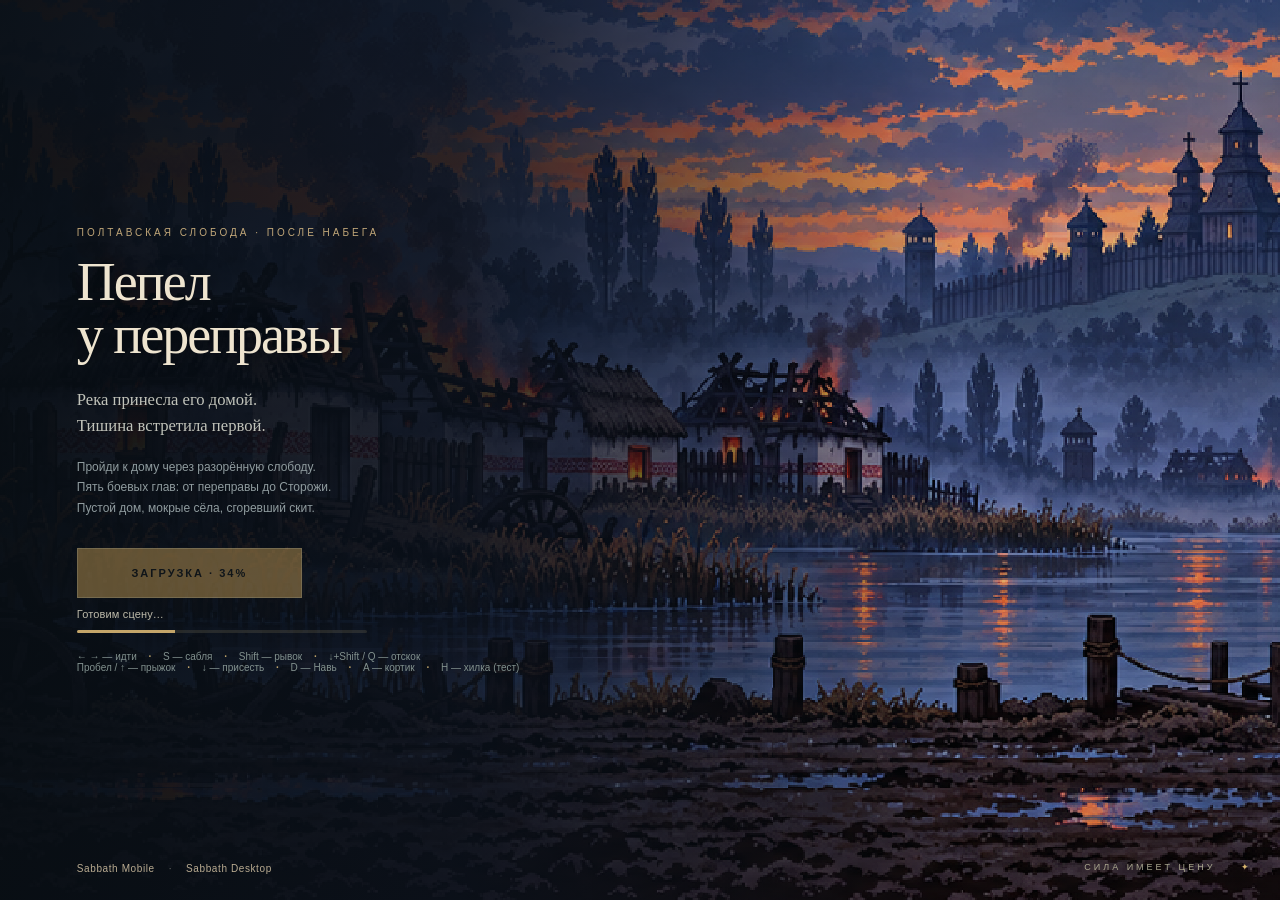
==== commit e9a538d2: "Animate crawler and spitter movement, windup and recovery" ====
--- a/index.html
+++ b/index.html
@@ -129,7 +129,7 @@
 }
 </style></head>
 <body><script>
-window.SABBATH_BUILD={release:"v35"};
+window.SABBATH_BUILD={release:"v36"};
 if(location.pathname.endsWith('/desktop.html')){
  document.body.classList.add('desktop');document.title='Sabbath Desktop';
  document.querySelector('link[rel="manifest"]').setAttribute('href','desktop.webmanifest');
@@ -610,10 +610,10 @@
 let last=0,clock=0,captionUntil=0,toastUntil=0,soundOn=true,audio=null,soundscape=null,audioSleep=null,footstep=0,footstepCrouched=false,ready=false;
 try{soundOn=localStorage.getItem('sabbath-sound')!=='off'}catch{}
 // All imagery is local; this game makes no network requests except loading its own files.
-const assets={hit:'content/96ae998a4e651a5a123b3b483a1d916471f86f58bf0c1bf5749b1262b2b3c959.png',gunnerMelee:'content/41e3a314552071dca3cf2ee6cb835e96a2ff3355d43e8dce3e6fcb1e2a5bcb7b.png',dodge:'content/81779ce22f52449dbfebb76fc9243c5af700dc816e0fb81ba934303895cd232f.png',demonDodge:'content/bbac0f972c78cd5f29af4c3052a5a1c29aa959c637bb8aae757e4a641f98a661.png',enemyWalk:'content/a8ab782ae72d0ded58410eeef3ec17fa969e2a7409780081ab752d92c0a9de16.png',enemyCombat:'content/1d0cc42de38110e491418d0f6c573d8d759385a0b996b1c841585832ba26f923.png',crouchWalk:'content/90cdd35e1100c8cac072a2c981cc48bfb2e5d5a6d03afb87ae0d6660cf48e090.png',air:'content/7ecebbbd897ab0fd7f8baf71753d2188d8657adf66939bf260dad92e7259df68.png',guardWalk:'content/af744d453c4bc9d73b8cb3419460e7ebe884fa81440c4cdb50533abcd596c4ef.png',guardReady:'content/f63f7e2647bc723885e8e3a18fa9f20b514d8aa9b6d62267b13194eb2d332ca9.png',villages:'content/00aa3a84d6472b70f9df093de0a5a4cc053b49a98a14769852535ba308e3668c.webp',skit:'content/6af3d72e657f68cae0f57f3ad1b42b457f92fff967202951c575ab4007ee5b62.webp',fortress:'content/54be13ada041ddf72a278ea0e4d594c27122474cf5e6f8dad311fc8818a71b58.webp',guards:'content/0ff55e79d74d291b3b50bcb9337bfc6af01de82e8f9768b92dffc7b8c8ec8f6f.png',house:'content/2983f8f1cc7ace94f44133f5265a963e9bb32a350fd5c57cd5dada8f08389908.webp',sich:'content/0f1c271086363ac33ace82bc6a1501c0c1a2fe3512e2e72e1730c775d9d5b6a1.webp',gunner:'content/7807edd137564ec1d9d1ed22e72b9f8ce3e58a7f42452550a0394f58383dcff9.png',throw:'content/8d8c2a8a0ad16fbf654cc54cf6330461374c6afd5e0564e09363fcc0af8b6157.png',crouch:'content/7c0c1b751ac2ebdec6cd9d75ed28396dc0df94f4c17ea88ce027a80bd6be517f.png',demonWalk:'content/5f5405e92383d7bb500528b144dc0d0a7760ff204929e84424a9ec123d8e6863.png',walk:'content/0393a35c4d095d2ab3480042535eb46208bc2bcc71fa65cfce4c933c22cbbf38.png',hero:'content/2ce65247ae0df533e2cd53e744627b21837233852d4e20997124babdcd3a3fc6.png',demon:'content/83377dd3e9ea0c61016abaf720c2d840e1538685109041c194aaa321da0dd4ad.png',special:'content/4f6b9c150b8b8923ddba1c7db371226ec6d064c619c4d7860a7d3834a5df2859.png',powder:'content/9828cbb7bec3121b1ba50d7e7970081aca493d1476b0a34e930e42008dbf3865.png',bg:'content/ed0544b09ea7a205e4e5fda9999f0d28450eee388caedb499350c7f1792d451e.webp',props:'content/e3b9371839990d7984c1309f528a46e13c3fd942c06a3ed79722f4416112de43.png'};
+const assets={hit:'content/96ae998a4e651a5a123b3b483a1d916471f86f58bf0c1bf5749b1262b2b3c959.png',gunnerMelee:'content/41e3a314552071dca3cf2ee6cb835e96a2ff3355d43e8dce3e6fcb1e2a5bcb7b.png',dodge:'content/81779ce22f52449dbfebb76fc9243c5af700dc816e0fb81ba934303895cd232f.png',demonDodge:'content/bbac0f972c78cd5f29af4c3052a5a1c29aa959c637bb8aae757e4a641f98a661.png',enemyWalk:'content/a8ab782ae72d0ded58410eeef3ec17fa969e2a7409780081ab752d92c0a9de16.png',enemyCombat:'content/1d0cc42de38110e491418d0f6c573d8d759385a0b996b1c841585832ba26f923.png',crouchWalk:'content/90cdd35e1100c8cac072a2c981cc48bfb2e5d5a6d03afb87ae0d6660cf48e090.png',air:'content/7ecebbbd897ab0fd7f8baf71753d2188d8657adf66939bf260dad92e7259df68.png',guardWalk:'content/af744d453c4bc9d73b8cb3419460e7ebe884fa81440c4cdb50533abcd596c4ef.png',guardReady:'content/f63f7e2647bc723885e8e3a18fa9f20b514d8aa9b6d62267b13194eb2d332ca9.png',villages:'content/00aa3a84d6472b70f9df093de0a5a4cc053b49a98a14769852535ba308e3668c.webp',skit:'content/6af3d72e657f68cae0f57f3ad1b42b457f92fff967202951c575ab4007ee5b62.webp',fortress:'content/54be13ada041ddf72a278ea0e4d594c27122474cf5e6f8dad311fc8818a71b58.webp',guards:'content/0ff55e79d74d291b3b50bcb9337bfc6af01de82e8f9768b92dffc7b8c8ec8f6f.png',house:'content/2983f8f1cc7ace94f44133f5265a963e9bb32a350fd5c57cd5dada8f08389908.webp',sich:'content/0f1c271086363ac33ace82bc6a1501c0c1a2fe3512e2e72e1730c775d9d5b6a1.webp',gunner:'content/7807edd137564ec1d9d1ed22e72b9f8ce3e58a7f42452550a0394f58383dcff9.png',throw:'content/8d8c2a8a0ad16fbf654cc54cf6330461374c6afd5e0564e09363fcc0af8b6157.png',crouch:'content/7c0c1b751ac2ebdec6cd9d75ed28396dc0df94f4c17ea88ce027a80bd6be517f.png',demonWalk:'content/5f5405e92383d7bb500528b144dc0d0a7760ff204929e84424a9ec123d8e6863.png',walk:'content/0393a35c4d095d2ab3480042535eb46208bc2bcc71fa65cfce4c933c22cbbf38.png',hero:'content/2ce65247ae0df533e2cd53e744627b21837233852d4e20997124babdcd3a3fc6.png',demon:'content/83377dd3e9ea0c61016abaf720c2d840e1538685109041c194aaa321da0dd4ad.png',special:'content/7b9c9f47e36bcd6f97438f46f474a7e77fa7e29857b28c65b31335e036d0f9ea.png',powder:'content/9828cbb7bec3121b1ba50d7e7970081aca493d1476b0a34e930e42008dbf3865.png',bg:'content/ed0544b09ea7a205e4e5fda9999f0d28450eee388caedb499350c7f1792d451e.webp',props:'content/e3b9371839990d7984c1309f528a46e13c3fd942c06a3ed79722f4416112de43.png'};
 // The web builder fills this with immutable URLs, byte counts and SHA-256 hashes.
 // Standalone/file builds keep native Image loading and need no Fetch/CacheStorage.
-const assetInfo={"hit":{"url":"content/96ae998a4e651a5a123b3b483a1d916471f86f58bf0c1bf5749b1262b2b3c959.png","bytes":1265860,"sha256":"96ae998a4e651a5a123b3b483a1d916471f86f58bf0c1bf5749b1262b2b3c959","mime":"image/png"},"gunnerMelee":{"url":"content/41e3a314552071dca3cf2ee6cb835e96a2ff3355d43e8dce3e6fcb1e2a5bcb7b.png","bytes":1180368,"sha256":"41e3a314552071dca3cf2ee6cb835e96a2ff3355d43e8dce3e6fcb1e2a5bcb7b","mime":"image/png"},"dodge":{"url":"content/81779ce22f52449dbfebb76fc9243c5af700dc816e0fb81ba934303895cd232f.png","bytes":1018055,"sha256":"81779ce22f52449dbfebb76fc9243c5af700dc816e0fb81ba934303895cd232f","mime":"image/png"},"demonDodge":{"url":"content/bbac0f972c78cd5f29af4c3052a5a1c29aa959c637bb8aae757e4a641f98a661.png","bytes":1281112,"sha256":"bbac0f972c78cd5f29af4c3052a5a1c29aa959c637bb8aae757e4a641f98a661","mime":"image/png"},"enemyWalk":{"url":"content/a8ab782ae72d0ded58410eeef3ec17fa969e2a7409780081ab752d92c0a9de16.png","bytes":1719571,"sha256":"a8ab782ae72d0ded58410eeef3ec17fa969e2a7409780081ab752d92c0a9de16","mime":"image/png"},"enemyCombat":{"url":"content/1d0cc42de38110e491418d0f6c573d8d759385a0b996b1c841585832ba26f923.png","bytes":1565464,"sha256":"1d0cc42de38110e491418d0f6c573d8d759385a0b996b1c841585832ba26f923","mime":"image/png"},"crouchWalk":{"url":"content/90cdd35e1100c8cac072a2c981cc48bfb2e5d5a6d03afb87ae0d6660cf48e090.png","bytes":1052246,"sha256":"90cdd35e1100c8cac072a2c981cc48bfb2e5d5a6d03afb87ae0d6660cf48e090","mime":"image/png"},"air":{"url":"content/7ecebbbd897ab0fd7f8baf71753d2188d8657adf66939bf260dad92e7259df68.png","bytes":1217830,"sha256":"7ecebbbd897ab0fd7f8baf71753d2188d8657adf66939bf260dad92e7259df68","mime":"image/png"},"guardWalk":{"url":"content/af744d453c4bc9d73b8cb3419460e7ebe884fa81440c4cdb50533abcd596c4ef.png","bytes":1083937,"sha256":"af744d453c4bc9d73b8cb3419460e7ebe884fa81440c4cdb50533abcd596c4ef","mime":"image/png"},"guardReady":{"url":"content/f63f7e2647bc723885e8e3a18fa9f20b514d8aa9b6d62267b13194eb2d332ca9.png","bytes":1110411,"sha256":"f63f7e2647bc723885e8e3a18fa9f20b514d8aa9b6d62267b13194eb2d332ca9","mime":"image/png"},"villages":{"url":"content/00aa3a84d6472b70f9df093de0a5a4cc053b49a98a14769852535ba308e3668c.webp","bytes":1922542,"sha256":"00aa3a84d6472b70f9df093de0a5a4cc053b49a98a14769852535ba308e3668c","mime":"image/webp"},"skit":{"url":"content/6af3d72e657f68cae0f57f3ad1b42b457f92fff967202951c575ab4007ee5b62.webp","bytes":1879762,"sha256":"6af3d72e657f68cae0f57f3ad1b42b457f92fff967202951c575ab4007ee5b62","mime":"image/webp"},"fortress":{"url":"content/54be13ada041ddf72a278ea0e4d594c27122474cf5e6f8dad311fc8818a71b58.webp","bytes":2104482,"sha256":"54be13ada041ddf72a278ea0e4d594c27122474cf5e6f8dad311fc8818a71b58","mime":"image/webp"},"guards":{"url":"content/0ff55e79d74d291b3b50bcb9337bfc6af01de82e8f9768b92dffc7b8c8ec8f6f.png","bytes":925979,"sha256":"0ff55e79d74d291b3b50bcb9337bfc6af01de82e8f9768b92dffc7b8c8ec8f6f","mime":"image/png"},"house":{"url":"content/2983f8f1cc7ace94f44133f5265a963e9bb32a350fd5c57cd5dada8f08389908.webp","bytes":1957966,"sha256":"2983f8f1cc7ace94f44133f5265a963e9bb32a350fd5c57cd5dada8f08389908","mime":"image/webp"},"sich":{"url":"content/0f1c271086363ac33ace82bc6a1501c0c1a2fe3512e2e72e1730c775d9d5b6a1.webp","bytes":2146786,"sha256":"0f1c271086363ac33ace82bc6a1501c0c1a2fe3512e2e72e1730c775d9d5b6a1","mime":"image/webp"},"gunner":{"url":"content/7807edd137564ec1d9d1ed22e72b9f8ce3e58a7f42452550a0394f58383dcff9.png","bytes":1286560,"sha256":"7807edd137564ec1d9d1ed22e72b9f8ce3e58a7f42452550a0394f58383dcff9","mime":"image/png"},"throw":{"url":"content/8d8c2a8a0ad16fbf654cc54cf6330461374c6afd5e0564e09363fcc0af8b6157.png","bytes":1483460,"sha256":"8d8c2a8a0ad16fbf654cc54cf6330461374c6afd5e0564e09363fcc0af8b6157","mime":"image/png"},"crouch":{"url":"content/7c0c1b751ac2ebdec6cd9d75ed28396dc0df94f4c17ea88ce027a80bd6be517f.png","bytes":1078866,"sha256":"7c0c1b751ac2ebdec6cd9d75ed28396dc0df94f4c17ea88ce027a80bd6be517f","mime":"image/png"},"demonWalk":{"url":"content/5f5405e92383d7bb500528b144dc0d0a7760ff204929e84424a9ec123d8e6863.png","bytes":1410755,"sha256":"5f5405e92383d7bb500528b144dc0d0a7760ff204929e84424a9ec123d8e6863","mime":"image/png"},"walk":{"url":"content/0393a35c4d095d2ab3480042535eb46208bc2bcc71fa65cfce4c933c22cbbf38.png","bytes":1095064,"sha256":"0393a35c4d095d2ab3480042535eb46208bc2bcc71fa65cfce4c933c22cbbf38","mime":"image/png"},"hero":{"url":"content/2ce65247ae0df533e2cd53e744627b21837233852d4e20997124babdcd3a3fc6.png","bytes":1073123,"sha256":"2ce65247ae0df533e2cd53e744627b21837233852d4e20997124babdcd3a3fc6","mime":"image/png"},"demon":{"url":"content/83377dd3e9ea0c61016abaf720c2d840e1538685109041c194aaa321da0dd4ad.png","bytes":1477739,"sha256":"83377dd3e9ea0c61016abaf720c2d840e1538685109041c194aaa321da0dd4ad","mime":"image/png"},"special":{"url":"content/4f6b9c150b8b8923ddba1c7db371226ec6d064c619c4d7860a7d3834a5df2859.png","bytes":1550672,"sha256":"4f6b9c150b8b8923ddba1c7db371226ec6d064c619c4d7860a7d3834a5df2859","mime":"image/png"},"powder":{"url":"content/9828cbb7bec3121b1ba50d7e7970081aca493d1476b0a34e930e42008dbf3865.png","bytes":915590,"sha256":"9828cbb7bec3121b1ba50d7e7970081aca493d1476b0a34e930e42008dbf3865","mime":"image/png"},"bg":{"url":"content/ed0544b09ea7a205e4e5fda9999f0d28450eee388caedb499350c7f1792d451e.webp","bytes":2134726,"sha256":"ed0544b09ea7a205e4e5fda9999f0d28450eee388caedb499350c7f1792d451e","mime":"image/webp"},"props":{"url":"content/e3b9371839990d7984c1309f528a46e13c3fd942c06a3ed79722f4416112de43.png","bytes":2262327,"sha256":"e3b9371839990d7984c1309f528a46e13c3fd942c06a3ed79722f4416112de43","mime":"image/png"}};
+const assetInfo={"hit":{"url":"content/96ae998a4e651a5a123b3b483a1d916471f86f58bf0c1bf5749b1262b2b3c959.png","bytes":1265860,"sha256":"96ae998a4e651a5a123b3b483a1d916471f86f58bf0c1bf5749b1262b2b3c959","mime":"image/png"},"gunnerMelee":{"url":"content/41e3a314552071dca3cf2ee6cb835e96a2ff3355d43e8dce3e6fcb1e2a5bcb7b.png","bytes":1180368,"sha256":"41e3a314552071dca3cf2ee6cb835e96a2ff3355d43e8dce3e6fcb1e2a5bcb7b","mime":"image/png"},"dodge":{"url":"content/81779ce22f52449dbfebb76fc9243c5af700dc816e0fb81ba934303895cd232f.png","bytes":1018055,"sha256":"81779ce22f52449dbfebb76fc9243c5af700dc816e0fb81ba934303895cd232f","mime":"image/png"},"demonDodge":{"url":"content/bbac0f972c78cd5f29af4c3052a5a1c29aa959c637bb8aae757e4a641f98a661.png","bytes":1281112,"sha256":"bbac0f972c78cd5f29af4c3052a5a1c29aa959c637bb8aae757e4a641f98a661","mime":"image/png"},"enemyWalk":{"url":"content/a8ab782ae72d0ded58410eeef3ec17fa969e2a7409780081ab752d92c0a9de16.png","bytes":1719571,"sha256":"a8ab782ae72d0ded58410eeef3ec17fa969e2a7409780081ab752d92c0a9de16","mime":"image/png"},"enemyCombat":{"url":"content/1d0cc42de38110e491418d0f6c573d8d759385a0b996b1c841585832ba26f923.png","bytes":1565464,"sha256":"1d0cc42de38110e491418d0f6c573d8d759385a0b996b1c841585832ba26f923","mime":"image/png"},"crouchWalk":{"url":"content/90cdd35e1100c8cac072a2c981cc48bfb2e5d5a6d03afb87ae0d6660cf48e090.png","bytes":1052246,"sha256":"90cdd35e1100c8cac072a2c981cc48bfb2e5d5a6d03afb87ae0d6660cf48e090","mime":"image/png"},"air":{"url":"content/7ecebbbd897ab0fd7f8baf71753d2188d8657adf66939bf260dad92e7259df68.png","bytes":1217830,"sha256":"7ecebbbd897ab0fd7f8baf71753d2188d8657adf66939bf260dad92e7259df68","mime":"image/png"},"guardWalk":{"url":"content/af744d453c4bc9d73b8cb3419460e7ebe884fa81440c4cdb50533abcd596c4ef.png","bytes":1083937,"sha256":"af744d453c4bc9d73b8cb3419460e7ebe884fa81440c4cdb50533abcd596c4ef","mime":"image/png"},"guardReady":{"url":"content/f63f7e2647bc723885e8e3a18fa9f20b514d8aa9b6d62267b13194eb2d332ca9.png","bytes":1110411,"sha256":"f63f7e2647bc723885e8e3a18fa9f20b514d8aa9b6d62267b13194eb2d332ca9","mime":"image/png"},"villages":{"url":"content/00aa3a84d6472b70f9df093de0a5a4cc053b49a98a14769852535ba308e3668c.webp","bytes":1922542,"sha256":"00aa3a84d6472b70f9df093de0a5a4cc053b49a98a14769852535ba308e3668c","mime":"image/webp"},"skit":{"url":"content/6af3d72e657f68cae0f57f3ad1b42b457f92fff967202951c575ab4007ee5b62.webp","bytes":1879762,"sha256":"6af3d72e657f68cae0f57f3ad1b42b457f92fff967202951c575ab4007ee5b62","mime":"image/webp"},"fortress":{"url":"content/54be13ada041ddf72a278ea0e4d594c27122474cf5e6f8dad311fc8818a71b58.webp","bytes":2104482,"sha256":"54be13ada041ddf72a278ea0e4d594c27122474cf5e6f8dad311fc8818a71b58","mime":"image/webp"},"guards":{"url":"content/0ff55e79d74d291b3b50bcb9337bfc6af01de82e8f9768b92dffc7b8c8ec8f6f.png","bytes":925979,"sha256":"0ff55e79d74d291b3b50bcb9337bfc6af01de82e8f9768b92dffc7b8c8ec8f6f","mime":"image/png"},"house":{"url":"content/2983f8f1cc7ace94f44133f5265a963e9bb32a350fd5c57cd5dada8f08389908.webp","bytes":1957966,"sha256":"2983f8f1cc7ace94f44133f5265a963e9bb32a350fd5c57cd5dada8f08389908","mime":"image/webp"},"sich":{"url":"content/0f1c271086363ac33ace82bc6a1501c0c1a2fe3512e2e72e1730c775d9d5b6a1.webp","bytes":2146786,"sha256":"0f1c271086363ac33ace82bc6a1501c0c1a2fe3512e2e72e1730c775d9d5b6a1","mime":"image/webp"},"gunner":{"url":"content/7807edd137564ec1d9d1ed22e72b9f8ce3e58a7f42452550a0394f58383dcff9.png","bytes":1286560,"sha256":"7807edd137564ec1d9d1ed22e72b9f8ce3e58a7f42452550a0394f58383dcff9","mime":"image/png"},"throw":{"url":"content/8d8c2a8a0ad16fbf654cc54cf6330461374c6afd5e0564e09363fcc0af8b6157.png","bytes":1483460,"sha256":"8d8c2a8a0ad16fbf654cc54cf6330461374c6afd5e0564e09363fcc0af8b6157","mime":"image/png"},"crouch":{"url":"content/7c0c1b751ac2ebdec6cd9d75ed28396dc0df94f4c17ea88ce027a80bd6be517f.png","bytes":1078866,"sha256":"7c0c1b751ac2ebdec6cd9d75ed28396dc0df94f4c17ea88ce027a80bd6be517f","mime":"image/png"},"demonWalk":{"url":"content/5f5405e92383d7bb500528b144dc0d0a7760ff204929e84424a9ec123d8e6863.png","bytes":1410755,"sha256":"5f5405e92383d7bb500528b144dc0d0a7760ff204929e84424a9ec123d8e6863","mime":"image/png"},"walk":{"url":"content/0393a35c4d095d2ab3480042535eb46208bc2bcc71fa65cfce4c933c22cbbf38.png","bytes":1095064,"sha256":"0393a35c4d095d2ab3480042535eb46208bc2bcc71fa65cfce4c933c22cbbf38","mime":"image/png"},"hero":{"url":"content/2ce65247ae0df533e2cd53e744627b21837233852d4e20997124babdcd3a3fc6.png","bytes":1073123,"sha256":"2ce65247ae0df533e2cd53e744627b21837233852d4e20997124babdcd3a3fc6","mime":"image/png"},"demon":{"url":"content/83377dd3e9ea0c61016abaf720c2d840e1538685109041c194aaa321da0dd4ad.png","bytes":1477739,"sha256":"83377dd3e9ea0c61016abaf720c2d840e1538685109041c194aaa321da0dd4ad","mime":"image/png"},"special":{"url":"content/7b9c9f47e36bcd6f97438f46f474a7e77fa7e29857b28c65b31335e036d0f9ea.png","bytes":2047296,"sha256":"7b9c9f47e36bcd6f97438f46f474a7e77fa7e29857b28c65b31335e036d0f9ea","mime":"image/png"},"powder":{"url":"content/9828cbb7bec3121b1ba50d7e7970081aca493d1476b0a34e930e42008dbf3865.png","bytes":915590,"sha256":"9828cbb7bec3121b1ba50d7e7970081aca493d1476b0a34e930e42008dbf3865","mime":"image/png"},"bg":{"url":"content/ed0544b09ea7a205e4e5fda9999f0d28450eee388caedb499350c7f1792d451e.webp","bytes":2134726,"sha256":"ed0544b09ea7a205e4e5fda9999f0d28450eee388caedb499350c7f1792d451e","mime":"image/webp"},"props":{"url":"content/e3b9371839990d7984c1309f528a46e13c3fd942c06a3ed79722f4416112de43.png","bytes":2262327,"sha256":"e3b9371839990d7984c1309f528a46e13c3fd942c06a3ed79722f4416112de43","mime":"image/png"}};
 const received={};
 const loading={phase:'idle',loaded:0,total:Object.keys(assets).length,failed:[],bytes:0,totalBytes:Object.values(assetInfo).reduce((n,item)=>n+item.bytes,0)};
 let loadGeneration=0;
@@ -909,24 +909,45 @@
  if(e.dead||e.type!=='heavy'||e.phase!=='windup')return null;
  return {waves:Math.max(1,(e.waveTotal||1)-(e.waveIndex||0)),progress:clamp(1-e.timer/(e.windupDuration||.95),0,1),followup:(e.waveIndex||0)>0};
 }
+// The crawler coils low; the spitter gathers force in its throat. Pose timing
+// comes from the attack itself, while walking advances only with real travel.
+const specialFrames=[[[0,80,318,230,174,212],[318,80,303,230,162,212],[621,80,315,230,171,212],[936,80,318,230,171,209]],[[20,318,290,252,135,230],[310,318,245,252,115,230],[555,318,432,252,200,232],[987,318,267,252,133,230]],[[30,570,313,342,145,334],[343,570,307,342,147,334],[650,570,324,342,167,335],[974,570,280,342,146,336]],[[40,912,310,342,153,316],[350,912,300,342,140,318],[650,912,331,342,169,319],[981,912,273,342,162,318]]];
+function specialFrame(e){
+ if(!['crawler','spitter'].includes(e.type)||!art.special)return null;
+ const row=e.type==='spitter'?2:0,scale=e.type==='crawler'?.42:.40;
+ if(!e.dead&&e.phase==='idle'&&e.walk){const i=Math.floor((e.stride||0)/14)%4;return {img:art.special,f:specialFrames[row][i],scale,pose:'walk-'+i};}
+ const early=e.phase==='windup'&&e.timer>(e.windupDuration||(row?.85:.70))*.48;
+ const active=!e.dead&&['windup','strike','recover','hurt'].includes(e.phase);
+ const i=e.dead||e.phase==='recover'||e.phase==='hurt'?3:e.phase==='windup'?(early?0:1):e.phase==='strike'?2:0;
+ return {img:art.special,f:specialFrames[row+(active||e.dead?1:0)][i],scale,pose:e.dead?'dead':e.phase==='windup'?(early?'windup-early':'windup-late'):e.phase};
+}
+function specialSignal(e){
+ if(e.dead||!['crawler','spitter'].includes(e.type)||e.phase!=='windup')return null;
+ const progress=clamp(1-e.timer/(e.windupDuration||(e.type==='crawler'?.70:.85)),0,1);
+ return {progress,face:e.lockedFace,z:e.type==='crawler'?3:82,throat:progress<.52?{x:21,z:92}:{x:23,z:95}};
+}
 function enemy(e){
  if(['lancer','captain'].includes(e.type)){guard(e);return;}
  if(e.type==='gunner'){gunner(e);return;}
  if(!art.special)return;const x=e.x-game.cam,y=G+(e.dead?(1-e.death)*16:0);if(x<-180||x>W+180||e.dead&&e.death<=0)return;
  if(e.phase==='buried'||e.phase==='emerge'){const rising=e.phase==='emerge',progress=rising?clamp(1-e.timer/1.1,0,1):0;ctx.save();ctx.strokeStyle=rising?'#9b8b6677':'#56717a33';ctx.lineWidth=1;for(let i=0;i<3;i++){ctx.beginPath();ctx.ellipse(x,G+3,14+i*10+(clock*12%12),3+i*2,0,0,Math.PI*2);ctx.stroke()}ctx.restore();if(!rising)return;ctx.save();ctx.beginPath();ctx.rect(x-150,0,300,G+5);ctx.clip();ctx.translate(0,(1-progress)*(e.heavy?165:105));}
 
- const crouch=e.type==='crawler',spitter=e.type==='spitter',windup=e.phase==='windup';
- const col=e.dead?3:windup?2:e.phase==='strike'?3:e.walk?Math.floor((e.stride||0)/14)%2:0,special=(crouch||spitter)&&art.special,sprite=art.special,row=spitter?1:0,sw=sprite.width/4,sh=sprite.height/2,scale=e.heavy?.36:crouch?.31:.31;
+ const crouch=e.type==='crawler',spitter=e.type==='spitter',windup=!e.dead&&e.phase==='windup';
  ctx.save();ctx.globalAlpha=e.dead?e.death*.3:.3;ctx.fillStyle='#03080c';ctx.beginPath();ctx.ellipse(x,G+3,e.heavy?37:26,7,0,0,7);ctx.fill();ctx.restore();
  if(windup){const color=e.heavy?'#e4b164':crouch?'#e6a255':spitter?'#b08edc':'#e3796a';ctx.save();ctx.globalAlpha=.35+.2*Math.sin(clock*18);ctx.fillStyle=color;const range=e.heavy?210:crouch?190:76;if(spitter){ctx.strokeStyle=color;ctx.setLineDash([5,7]);ctx.beginPath();ctx.moveTo(x,G-82);ctx.lineTo(x+e.lockedFace*200,G-82);ctx.stroke()}else ctx.fillRect(e.heavy?x-range:x+(e.lockedFace<0?-range:0),G-3,e.heavy?range*2:range,3);if(e.heavy){const signal=heavySignal(e);ctx.globalAlpha=.9;ctx.fillStyle='#f0d39b';ctx.fillRect(x-range*signal.progress,G-3,range*signal.progress*2,3);for(let i=0;i<signal.waves;i++)rect(x+(i-(signal.waves-1)/2)*12-3,G-194,6,5,'#f0d39b');}ctx.restore();}
  ctx.save();ctx.translate(Math.round(x),Math.round(y));ctx.scale(-e.face,1);ctx.globalAlpha=e.dead?e.death*e.death:1;if(e.dead)ctx.rotate((1-e.death)*.75);
  if(e.flash>0)ctx.filter='brightness(2) saturate(.4)';else if(e.enraged){ctx.filter='sepia(.25) saturate(1.4)';ctx.shadowColor='#d97e54';ctx.shadowBlur=5;}
  if(windup){ctx.shadowColor=e.heavy?'#d9ab67':spitter?'#bc85dc':'#ee7952';ctx.shadowBlur=10;}
- const grounded=drownedFrame(e);if(grounded){const {img,f,scale}=grounded;ctx.drawImage(img,...f.slice(0,4),-f[4]*scale,-f[5]*scale,f[2]*scale,f[3]*scale);}else{const wide=crouch&&col===3,sourceX=wide?sprite.width*(1240/1774):col*sw,sourceW=wide?sprite.width*(534/1774):sw,anchor=wide?300:220;ctx.drawImage(sprite,sourceX,row*sh,sourceW,sh,-anchor*scale,-(row?415:402)*scale,sourceW*scale,sh*scale);}ctx.restore();
- if(spitter&&!e.dead&&!special){glow(x-e.face*5,G-88,14,windup?'#c198fb88':'#aa8bbc33');rect(x-e.face*5,G-91,4,4,'#c4a1dd')}
+ const grounded=drownedFrame(e)||specialFrame(e);if(grounded){const {img,f,scale}=grounded;ctx.drawImage(img,...f.slice(0,4),-f[4]*scale,-f[5]*scale,f[2]*scale,f[3]*scale);}ctx.restore();
+ const signal=specialSignal(e);
+ if(spitter&&signal){
+  const throat=x+signal.face*signal.throat.x,yy=G-signal.throat.z,charge=signal.progress;
+  glow(throat,yy,7+charge*13,'#a983d3'+Math.round(18+charge*46).toString(16).padStart(2,'0'));
+  for(let i=0;i<3;i++){const angle=i*Math.PI*2/3+charge*2,r=12*(1-charge)+3;rect(throat+Math.cos(angle)*r,yy+Math.sin(angle)*r,2,2,'#c3a5e28c');}
+ }
  if(e.phase==='emerge')ctx.restore();
  if(e.broken>0){ctx.strokeStyle='#e8dba0';ctx.beginPath();ctx.moveTo(x-15,G-155);ctx.lineTo(x-3,G-148);ctx.lineTo(x+2,G-163);ctx.lineTo(x+15,G-155);ctx.stroke()}
- if(!e.dead&&e.phase!=='emerge'&&Math.abs(e.x-game.player.x)<340){const top=G-(e.heavy?166:crouch?103:144);rect(x-23,top,46,3,'#080c11');rect(x-23,top,46*e.hp/e.maxHp,3,e.heavy?'#c3a36c':spitter?'#a88bbd':'#b78b68');if(windup){ctx.fillStyle=e.heavy?'#e1bf7a':'#efb878';ctx.font='bold 12px Georgia';ctx.textAlign='center';ctx.fillText(crouch||e.heavy?'↑':spitter?'◆':'!',x,top-7)}}
+ if(!e.dead&&e.phase!=='emerge'&&Math.abs(e.x-game.player.x)<340){const top=G-(e.heavy?166:crouch?103:144);rect(x-23,top,46,3,'#080c11');rect(x-23,top,46*e.hp/e.maxHp,3,e.heavy?'#c3a36c':spitter?'#a88bbd':'#b78b68');if(windup){ctx.fillStyle=e.heavy?'#e1bf7a':'#efb878';ctx.font='bold 12px Georgia';ctx.textAlign='center';ctx.fillText(crouch||e.heavy?'↑':spitter?'↓':'!',x,top-7)}}
 }
 // Keep locomotion separate from attack anticipation; every pose has its own foot anchor.
 function guardFrame(e){
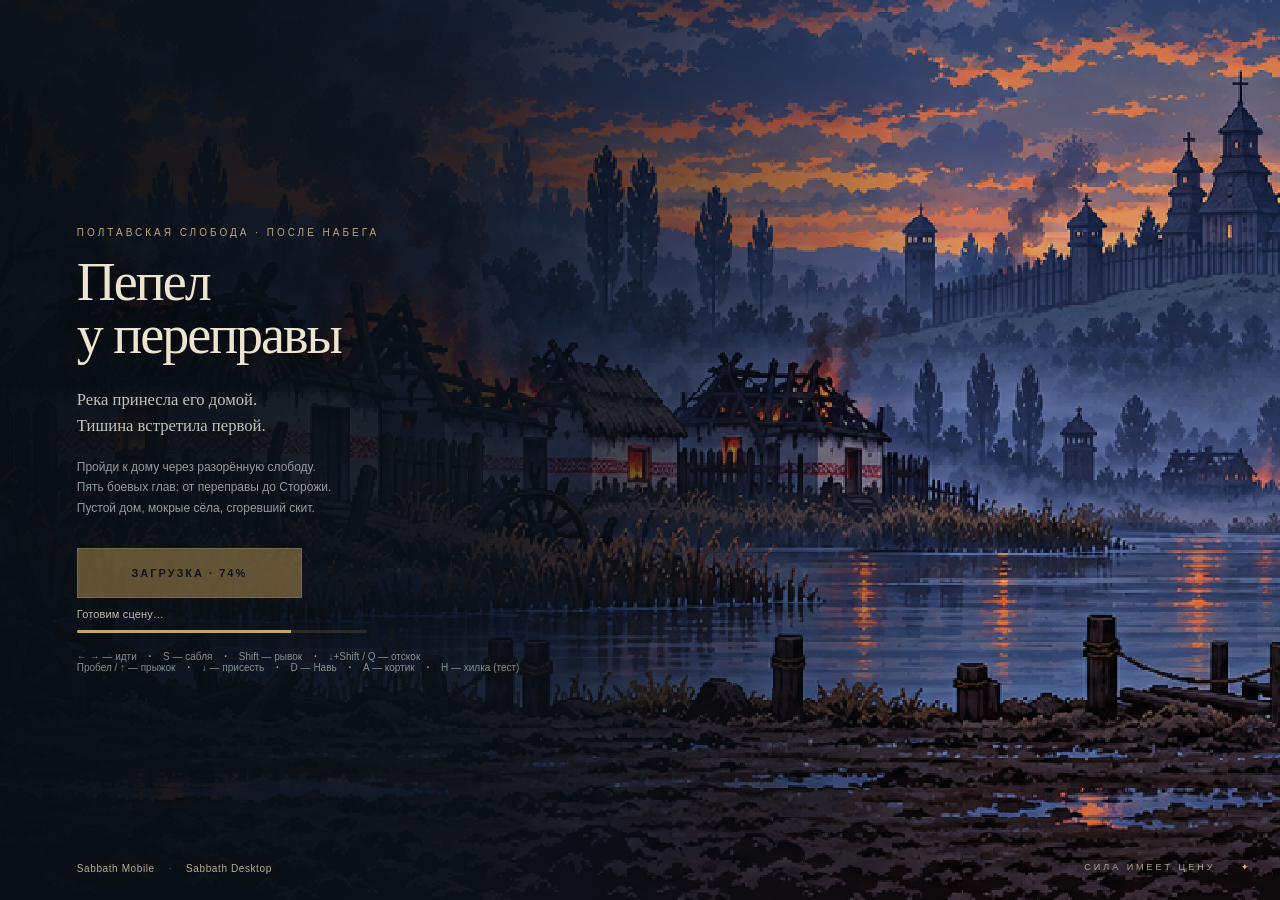
==== commit ea96316c: "Prioritize current scene loading and preserve offline updates" ====
--- a/index.html
+++ b/index.html
@@ -127,9 +127,11 @@
  #menu #endcopy{font-size:11px;margin-bottom:8px}
  #menu #sound{margin-top:8px}#menu .secondary{margin-top:6px}
 }
+
+#scene-loading{z-index:12;background:#081019e8}#scene-loading>div{width:min(480px,90%)}#scene-load-copy{font:13px/1.5 Arial}#scene-load-meter{height:3px;margin:16px auto;background:#dac28a22;overflow:hidden}#scene-load-fill{display:block;height:100%;width:0;background:#b99960}#scene-loading:not([hidden]) ~ #touch{display:none!important}
 </style></head>
 <body><script>
-window.SABBATH_BUILD={release:"v36"};
+window.SABBATH_BUILD={release:"v37"};
 if(location.pathname.endsWith('/desktop.html')){
  document.body.classList.add('desktop');document.title='Sabbath Desktop';
  document.querySelector('link[rel="manifest"]').setAttribute('href','desktop.webmanifest');
@@ -139,6 +141,7 @@
 <div id="hud" hidden><div class="vitals"><div class="name">ЯРОМІР <span id="hptext">100</span></div><div class="bar"><i id="health"></i></div><div class="bar nav"><i id="power"></i></div><small id="powertext">НАВЬ · D</small></div><div class="objective"><span id="area">ПРИСТАНЬ</span><strong id="kills">0 <em>/ 10</em></strong><small>УПЫРЕЙ УНИЧТОЖЕНО</small></div><div id="boss-hud" hidden><span id="boss-name">СОТНИК СТОРОЖИ</span><div><i id="boss-health"></i></div></div><button id="test-heal" aria-label="Восстановить здоровье для теста (H)" title="Хилка для теста · H"><span aria-hidden="true">+</span><small>ХИЛКА</small></button><button id="pause" aria-label="Пауза">Ⅱ</button></div>
 <div id="story-copy" hidden><div id="story-title"></div><p id="story-text"></p></div><button id="interact-hint" hidden></button><div id="caption" role="status"></div><div id="toast" role="status"></div>
 <div class="overlay" id="intro"><div class="intro-copy"><div class="eyebrow">ПОЛТАВСКАЯ СЛОБОДА · ПОСЛЕ НАБЕГА</div><h1>Пепел<br>у переправы</h1><p>Река принесла его домой.<br>Тишина встретила первой.</p><p class="brief">Пройди к дому через разорённую слободу.<br>Пять боевых глав: от переправы до Сторожи.<br>Пустой дом, мокрые сёла, сгоревший скит.</p><button class="primary" id="start" disabled>ЗАГРУЗКА · 0%</button><div id="load-status" role="status" aria-live="polite"><span id="load-copy">Готовим сцену…</span><div id="load-meter" role="progressbar" aria-label="Подготовка сцены" aria-valuemin="0" aria-valuemax="100" aria-valuenow="0"><i id="load-fill"></i></div></div><button id="fresh-start" class="secondary" hidden>НОВАЯ ИГРА</button><div class="keys-preview">← → — идти <b>·</b> S — сабля <b>·</b> Shift — рывок <b>·</b> ↓+Shift / Q — отскок<br>Пробел / ↑ — прыжок <b>·</b> ↓ — присесть <b>·</b> D — Навь <b>·</b> A — кортик <b>·</b> H — хилка (тест)</div></div><nav class="edition-links" aria-label="Вариант управления"><a href="mobile.html">Sabbath Mobile</a><span>·</span><a href="desktop.html">Sabbath Desktop</a></nav><div class="intro-note">СИЛА ИМЕЕТ ЦЕНУ <span>✦</span></div></div>
+<div class="overlay center" id="scene-loading" hidden><div><div class="eyebrow">ДОРОГА ПРОДОЛЖАЕТСЯ</div><h2>За следующим поворотом</h2><p id="scene-load-copy" role="status">Готовим участок…</p><div id="scene-load-meter" role="progressbar" aria-label="Подготовка следующего участка" aria-valuemin="0" aria-valuemax="100" aria-valuenow="0"><i id="scene-load-fill"></i></div><button class="primary" id="scene-retry" hidden>ПОВТОРИТЬ ЗАГРУЗКУ</button></div></div>
 <div class="overlay center" id="menu" hidden><div><div class="eyebrow" id="endlabel">ПАУЗА</div><h2 id="endtitle">Тишина между ударами</h2><p id="endcopy"></p><button class="primary" id="continue-level" hidden>ПРОДОЛЖИТЬ ПУТЬ →</button><button class="primary" id="resume">ПРОДОЛЖИТЬ</button><button id="sound" aria-label="Включить звук">ЗВУК: ВЫКЛ</button><button class="secondary" id="update-game" hidden>ОБНОВИТЬ ИГРУ</button><small id="update-status" role="status" hidden></small><button class="secondary" id="new-run" hidden>С ПЕРЕПРАВЫ ЗАНОВО</button><button class="secondary" id="restart">НАЧАТЬ ЗАНОВО</button></div></div>
 <div id="touch" aria-label="Сенсорное управление"><div id="move-pad" role="group" aria-label="Крестовина движения: диагонали совмещают действия"><button aria-label="Идти влево" data-key="a">←</button><button aria-label="Прыжок" data-key=" ">↑</button><button aria-label="Идти вправо" data-key="d">→</button><button data-key="x" aria-label="Приседание — переключить" aria-pressed="false">↓</button></div><button data-key="v" aria-label="Бросить кортик">КОРТИК 3</button><button data-key="Shift">РЫВОК</button><button data-key="j">САБЛЯ</button><button data-key="e">НАВЬ</button></div>
 </section><footer><span><kbd>←</kbd><kbd>→</kbd> движение</span><span><kbd>Пробел</kbd> прыжок</span><span><kbd>S</kbd> сабля</span><span><kbd>Shift</kbd> рывок</span><span><kbd>D</kbd> Навь</span><span><kbd>Esc</kbd> пауза</span><div>ПЯТЬ ДОРОГ. ОДНА ПРОПАВШАЯ СЕМЬЯ.</div></footer><div id="rotate-hint"><div class="rotate-brand">SABBATH</div><div class="rotate-subtitle">Пепел у переправы</div><div class="rotate-symbol" aria-hidden="true">↻</div><p>Поверните телефон горизонтально</p></div></main><script>/* Five playable episodes; the house is a separate interlude after episode one. */
@@ -599,6 +602,80 @@
 })();
 if(typeof module!=='undefined'&&module.exports)module.exports=SabbathWaves;
 </script><script>'use strict';
+// One bounded queue for both the current scene and background preparation.
+class SabbathAssets {
+ constructor({assets,info={},art={},onProgress=()=>{},cacheName=null}){
+  this.assets=assets;this.info=info;this.art=art;this.onProgress=onProgress;this.cacheName=cacheName;
+  this.entries=new Map(Object.keys(assets).map(key=>[key,{key,status:'idle',bytes:0,priority:1,order:0,retry:false}]));
+  this.active=0;this.order=0;this.waiters=[];
+ }
+ has(keys){return keys.every(key=>!!this.art[key])}
+ snapshot(keys=Object.keys(this.assets)){
+  const entries=keys.map(key=>this.entries.get(key));
+  return {loaded:entries.filter(e=>!!this.art[e.key]).length,total:entries.length,
+   bytes:entries.reduce((n,e)=>n+e.bytes,0),totalBytes:entries.reduce((n,e)=>n+(this.info[e.key]?.bytes||0),0),
+   failed:entries.filter(e=>e.status==='failed').map(e=>e.key),complete:this.has(keys)};
+ }
+ require(keys,{priority=0,retry=false}={}){
+  keys=[...new Set(keys)];for(const key of keys){
+   const entry=this.entries.get(key);if(!entry)throw new Error('Unknown image: '+key);
+   if(this.art[key])continue;
+   if(entry.status==='idle'||entry.status==='failed'&&retry){entry.retry=entry.status==='failed';entry.status='queued';entry.priority=priority;entry.order=this.order++;entry.bytes=0;}
+   else if(['queued','loading'].includes(entry.status))entry.priority=Math.min(priority,entry.priority);
+  }
+  const promise=new Promise(resolve=>this.waiters.push({keys,resolve}));
+  // An unrelated stalled prefetch must not occupy both slots while the player
+  // explicitly waits for a scene. Deferred files return to the background queue.
+  if(priority===0)for(const entry of this.entries.values()){
+   if(this.active<2||!keys.some(key=>this.entries.get(key).status==='queued'))break;
+   if(entry.status==='loading'&&entry.priority>0&&entry.networkPending)entry.cancel?.(true);
+  }
+  this.pump();this.changed();return promise;
+ }
+ changed(){
+  this.onProgress();
+  const waiting=[];for(const group of this.waiters){
+   if(group.keys.every(key=>['ready','failed'].includes(this.entries.get(key).status)))group.resolve(this.snapshot(group.keys));else waiting.push(group);
+  }this.waiters=waiting;
+ }
+ pump(){
+  while(this.active<2){
+   const entry=[...this.entries.values()].filter(e=>e.status==='queued').sort((a,b)=>a.priority-b.priority||a.order-b.order)[0];
+   if(!entry)return;entry.status='loading';this.active++;this.load(entry);
+  }
+ }
+ load(entry){
+  const key=entry.key,url=this.assets[key],info=this.info[key],image=new Image(),abort=new AbortController();
+  let done=false,objectUrl=null,deadline;entry.networkPending=true;
+  const progress=()=>{if(done)return;clearTimeout(deadline);deadline=setTimeout(()=>finish(false),20000);this.changed()};
+  const finish=(ok,deferred=false)=>{
+   if(done)return;done=true;clearTimeout(deadline);image.onload=image.onerror=null;
+   if(ok){this.art[key]=image;entry.status='ready';if(key==='bg')document.documentElement.style.setProperty('--scene-background',`url("${image.src}")`)}
+   else{entry.status=deferred?'queued':'failed';entry.bytes=0;if(deferred)entry.order=this.order++;abort.abort();image.removeAttribute('src')}
+   if(objectUrl&&(!ok||key!=='bg'))URL.revokeObjectURL(objectUrl);
+   this.active--;this.changed();this.pump();
+  };
+  entry.cancel=deferred=>finish(false,deferred);image.onload=()=>finish(image.naturalWidth>0);image.onerror=()=>finish(false);progress();
+  if(!info){try{image.src=url}catch{finish(false)}return}
+  (async()=>{
+   const response=await fetch(url,{signal:abort.signal,cache:entry.retry?'reload':'force-cache'});
+   if(!response.ok)throw new Error('Image unavailable');
+   const chunks=[];let size=0;
+   if(response.body){const reader=response.body.getReader();try{for(;;){const {done:ended,value}=await reader.read();if(ended)break;size+=value.byteLength;if(size>info.bytes)throw new Error('Image size mismatch');chunks.push(value);entry.bytes=size;progress()}}finally{reader.releaseLock()}}
+   else{const data=await response.arrayBuffer();size=data.byteLength;chunks.push(data);entry.bytes=size;progress()}
+   entry.networkPending=false;if(size!==info.bytes)throw new Error('Image size mismatch');
+   const blob=new Blob(chunks,{type:info.mime});chunks.length=0;
+   const digest=await crypto.subtle.digest('SHA-256',await blob.arrayBuffer());
+   const hash=[...new Uint8Array(digest)].map(n=>n.toString(16).padStart(2,'0')).join('');
+   if(hash!==info.sha256)throw new Error('Image checksum mismatch');if(done)return;
+   // Only verified bytes enter the release cache; storage failures are optional.
+   if(this.cacheName&&'caches' in globalThis){try{const cache=await caches.open(this.cacheName);if(entry.retry||!await cache.match(url))await cache.put(url,new Response(blob,{headers:{'Content-Type':info.mime,'Content-Length':String(size)}}))}catch{}}
+   if(done)return;objectUrl=URL.createObjectURL(blob);image.src=objectUrl;
+  })().catch(()=>finish(false));
+ }
+}
+if(typeof module!=='undefined'&&module.exports)module.exports={SabbathAssets};
+</script><script>'use strict';
 const $=id=>document.getElementById(id),canvas=$('game'),ctx=canvas.getContext('2d'),game=new SabbathGame();
 let W=960;
 const H=540,G=440,keys=new Set(),art={},particles=[],ghosts=[];
@@ -614,60 +691,66 @@
 // The web builder fills this with immutable URLs, byte counts and SHA-256 hashes.
 // Standalone/file builds keep native Image loading and need no Fetch/CacheStorage.
 const assetInfo={"hit":{"url":"content/96ae998a4e651a5a123b3b483a1d916471f86f58bf0c1bf5749b1262b2b3c959.png","bytes":1265860,"sha256":"96ae998a4e651a5a123b3b483a1d916471f86f58bf0c1bf5749b1262b2b3c959","mime":"image/png"},"gunnerMelee":{"url":"content/41e3a314552071dca3cf2ee6cb835e96a2ff3355d43e8dce3e6fcb1e2a5bcb7b.png","bytes":1180368,"sha256":"41e3a314552071dca3cf2ee6cb835e96a2ff3355d43e8dce3e6fcb1e2a5bcb7b","mime":"image/png"},"dodge":{"url":"content/81779ce22f52449dbfebb76fc9243c5af700dc816e0fb81ba934303895cd232f.png","bytes":1018055,"sha256":"81779ce22f52449dbfebb76fc9243c5af700dc816e0fb81ba934303895cd232f","mime":"image/png"},"demonDodge":{"url":"content/bbac0f972c78cd5f29af4c3052a5a1c29aa959c637bb8aae757e4a641f98a661.png","bytes":1281112,"sha256":"bbac0f972c78cd5f29af4c3052a5a1c29aa959c637bb8aae757e4a641f98a661","mime":"image/png"},"enemyWalk":{"url":"content/a8ab782ae72d0ded58410eeef3ec17fa969e2a7409780081ab752d92c0a9de16.png","bytes":1719571,"sha256":"a8ab782ae72d0ded58410eeef3ec17fa969e2a7409780081ab752d92c0a9de16","mime":"image/png"},"enemyCombat":{"url":"content/1d0cc42de38110e491418d0f6c573d8d759385a0b996b1c841585832ba26f923.png","bytes":1565464,"sha256":"1d0cc42de38110e491418d0f6c573d8d759385a0b996b1c841585832ba26f923","mime":"image/png"},"crouchWalk":{"url":"content/90cdd35e1100c8cac072a2c981cc48bfb2e5d5a6d03afb87ae0d6660cf48e090.png","bytes":1052246,"sha256":"90cdd35e1100c8cac072a2c981cc48bfb2e5d5a6d03afb87ae0d6660cf48e090","mime":"image/png"},"air":{"url":"content/7ecebbbd897ab0fd7f8baf71753d2188d8657adf66939bf260dad92e7259df68.png","bytes":1217830,"sha256":"7ecebbbd897ab0fd7f8baf71753d2188d8657adf66939bf260dad92e7259df68","mime":"image/png"},"guardWalk":{"url":"content/af744d453c4bc9d73b8cb3419460e7ebe884fa81440c4cdb50533abcd596c4ef.png","bytes":1083937,"sha256":"af744d453c4bc9d73b8cb3419460e7ebe884fa81440c4cdb50533abcd596c4ef","mime":"image/png"},"guardReady":{"url":"content/f63f7e2647bc723885e8e3a18fa9f20b514d8aa9b6d62267b13194eb2d332ca9.png","bytes":1110411,"sha256":"f63f7e2647bc723885e8e3a18fa9f20b514d8aa9b6d62267b13194eb2d332ca9","mime":"image/png"},"villages":{"url":"content/00aa3a84d6472b70f9df093de0a5a4cc053b49a98a14769852535ba308e3668c.webp","bytes":1922542,"sha256":"00aa3a84d6472b70f9df093de0a5a4cc053b49a98a14769852535ba308e3668c","mime":"image/webp"},"skit":{"url":"content/6af3d72e657f68cae0f57f3ad1b42b457f92fff967202951c575ab4007ee5b62.webp","bytes":1879762,"sha256":"6af3d72e657f68cae0f57f3ad1b42b457f92fff967202951c575ab4007ee5b62","mime":"image/webp"},"fortress":{"url":"content/54be13ada041ddf72a278ea0e4d594c27122474cf5e6f8dad311fc8818a71b58.webp","bytes":2104482,"sha256":"54be13ada041ddf72a278ea0e4d594c27122474cf5e6f8dad311fc8818a71b58","mime":"image/webp"},"guards":{"url":"content/0ff55e79d74d291b3b50bcb9337bfc6af01de82e8f9768b92dffc7b8c8ec8f6f.png","bytes":925979,"sha256":"0ff55e79d74d291b3b50bcb9337bfc6af01de82e8f9768b92dffc7b8c8ec8f6f","mime":"image/png"},"house":{"url":"content/2983f8f1cc7ace94f44133f5265a963e9bb32a350fd5c57cd5dada8f08389908.webp","bytes":1957966,"sha256":"2983f8f1cc7ace94f44133f5265a963e9bb32a350fd5c57cd5dada8f08389908","mime":"image/webp"},"sich":{"url":"content/0f1c271086363ac33ace82bc6a1501c0c1a2fe3512e2e72e1730c775d9d5b6a1.webp","bytes":2146786,"sha256":"0f1c271086363ac33ace82bc6a1501c0c1a2fe3512e2e72e1730c775d9d5b6a1","mime":"image/webp"},"gunner":{"url":"content/7807edd137564ec1d9d1ed22e72b9f8ce3e58a7f42452550a0394f58383dcff9.png","bytes":1286560,"sha256":"7807edd137564ec1d9d1ed22e72b9f8ce3e58a7f42452550a0394f58383dcff9","mime":"image/png"},"throw":{"url":"content/8d8c2a8a0ad16fbf654cc54cf6330461374c6afd5e0564e09363fcc0af8b6157.png","bytes":1483460,"sha256":"8d8c2a8a0ad16fbf654cc54cf6330461374c6afd5e0564e09363fcc0af8b6157","mime":"image/png"},"crouch":{"url":"content/7c0c1b751ac2ebdec6cd9d75ed28396dc0df94f4c17ea88ce027a80bd6be517f.png","bytes":1078866,"sha256":"7c0c1b751ac2ebdec6cd9d75ed28396dc0df94f4c17ea88ce027a80bd6be517f","mime":"image/png"},"demonWalk":{"url":"content/5f5405e92383d7bb500528b144dc0d0a7760ff204929e84424a9ec123d8e6863.png","bytes":1410755,"sha256":"5f5405e92383d7bb500528b144dc0d0a7760ff204929e84424a9ec123d8e6863","mime":"image/png"},"walk":{"url":"content/0393a35c4d095d2ab3480042535eb46208bc2bcc71fa65cfce4c933c22cbbf38.png","bytes":1095064,"sha256":"0393a35c4d095d2ab3480042535eb46208bc2bcc71fa65cfce4c933c22cbbf38","mime":"image/png"},"hero":{"url":"content/2ce65247ae0df533e2cd53e744627b21837233852d4e20997124babdcd3a3fc6.png","bytes":1073123,"sha256":"2ce65247ae0df533e2cd53e744627b21837233852d4e20997124babdcd3a3fc6","mime":"image/png"},"demon":{"url":"content/83377dd3e9ea0c61016abaf720c2d840e1538685109041c194aaa321da0dd4ad.png","bytes":1477739,"sha256":"83377dd3e9ea0c61016abaf720c2d840e1538685109041c194aaa321da0dd4ad","mime":"image/png"},"special":{"url":"content/7b9c9f47e36bcd6f97438f46f474a7e77fa7e29857b28c65b31335e036d0f9ea.png","bytes":2047296,"sha256":"7b9c9f47e36bcd6f97438f46f474a7e77fa7e29857b28c65b31335e036d0f9ea","mime":"image/png"},"powder":{"url":"content/9828cbb7bec3121b1ba50d7e7970081aca493d1476b0a34e930e42008dbf3865.png","bytes":915590,"sha256":"9828cbb7bec3121b1ba50d7e7970081aca493d1476b0a34e930e42008dbf3865","mime":"image/png"},"bg":{"url":"content/ed0544b09ea7a205e4e5fda9999f0d28450eee388caedb499350c7f1792d451e.webp","bytes":2134726,"sha256":"ed0544b09ea7a205e4e5fda9999f0d28450eee388caedb499350c7f1792d451e","mime":"image/webp"},"props":{"url":"content/e3b9371839990d7984c1309f528a46e13c3fd942c06a3ed79722f4416112de43.png","bytes":2262327,"sha256":"e3b9371839990d7984c1309f528a46e13c3fd942c06a3ed79722f4416112de43","mime":"image/png"}};
-const received={};
-const loading={phase:'idle',loaded:0,total:Object.keys(assets).length,failed:[],bytes:0,totalBytes:Object.values(assetInfo).reduce((n,item)=>n+item.bytes,0)};
-let loadGeneration=0;
+const PLAYER_ASSETS=['hero','demon','walk','demonWalk','dodge','demonDodge','hit','air','throw','crouch','crouchWalk'];
+function sceneAssets(scene){
+ if(scene==='house')return ['bg','hero','walk','house'];
+ const level=SabbathChapters.find(level=>level?.scene===scene)||SabbathChapters[1],types=new Set(level.types);
+ const needed=['bg',...(scene==='riverside'?['props']:[scene]),...PLAYER_ASSETS];
+ if(types.has('cutter')||types.has('heavy'))needed.push('enemyWalk','enemyCombat');
+ if(['cutter','heavy','crawler','spitter'].some(type=>types.has(type)))needed.push('special');
+ if(types.has('gunner'))needed.push('gunner','gunnerMelee');
+ if(types.has('lancer')||types.has('captain'))needed.push('guards','guardWalk','guardReady');
+ if(level.barrels?.length)needed.push('powder');return [...new Set(needed)];
+}
+const loading={phase:'idle',scene:savedCheckpoint?.scene||'riverside',catalogSettled:false};
+let requiredAssets=sceneAssets(loading.scene),sceneLoad=null,warming=null;
+const catalog=new SabbathAssets({assets,info:assetInfo,art,onProgress:loadingProgress,
+ cacheName:window.SABBATH_BUILD?'sabbath-mobile@'+new URL('./',location.href).pathname+':'+window.SABBATH_BUILD.release:null});
 function loadingProgress(){
- loading.loaded=Object.keys(art).length;loading.bytes=Object.values(received).reduce((n,bytes)=>n+bytes,0);
- const percent=loading.totalBytes?Math.min(99,Math.floor(100*loading.bytes/loading.totalBytes)):Math.round(100*loading.loaded/loading.total);
- $('start').textContent='ЗАГРУЗКА · '+percent+'%';$('load-fill').style.width=percent+'%';$('load-meter').setAttribute('aria-valuenow',String(percent));
+ const all=catalog.snapshot(),required=catalog.snapshot(requiredAssets);
+ Object.assign(loading,all,{failed:required.failed,backgroundFailed:all.failed.filter(key=>!requiredAssets.includes(key)),required:[...requiredAssets],requiredLoaded:required.loaded,requiredTotal:required.total,requiredBytes:required.bytes,requiredTotalBytes:required.totalBytes});
+ if(loading.phase!=='loading')return;
+ const percent=required.totalBytes?Math.min(99,Math.floor(100*required.bytes/required.totalBytes)):Math.round(100*required.loaded/required.total);
+ const prefix=sceneLoad?'scene-load':'load';$(prefix+'-fill').style.width=percent+'%';$(prefix+'-meter').setAttribute('aria-valuenow',String(percent));
+ if(!sceneLoad)$('start').textContent='ЗАГРУЗКА · '+percent+'%';
+ else $('scene-load-copy').textContent='Готовим участок · '+percent+'%';
+}
+function catalogSettled(){loading.catalogSettled=true;loadingProgress();window.dispatchEvent(new Event('sabbath:catalogsettled'))}
+function warmAll(retry=false){
+ if(warming)return warming;
+ const order=['house','sich','villages','skit','fortress','riverside'].flatMap(sceneAssets);
+ loading.catalogSettled=false;
+ warming=catalog.require(order,{priority:1,retry}).then(result=>{warming=null;catalogSettled();return result});return warming;
 }
 async function loadAssets(){
- if(loading.phase==='loading'||ready)return;const generation=++loadGeneration,restoreFocus=document.activeElement===$('start'),retry=new Set(loading.failed);let timedOut=false;
- function restoreButtonFocus(){if(restoreFocus&&[document.body,$('start')].includes(document.activeElement))$('start').focus();}
- loading.phase='loading';loading.failed=[];ready=false;$('start').disabled=true;$('fresh-start').hidden=true;$('load-status').hidden=false;$('load-status').classList.remove('failed');$('load-copy').textContent='Готовим сцену…';loadingProgress();
- const priority=['bg','hero','demon'],queue=Object.entries(assets).filter(([key])=>!art[key]).sort(([a],[b])=>(priority.includes(a)?priority.indexOf(a):3)-(priority.includes(b)?priority.indexOf(b):3)),active=new Set();let next=0;
- let deadline;
- function progress(){if(timedOut||generation!==loadGeneration)return;clearTimeout(deadline);deadline=setTimeout(()=>{timedOut=true;for(const cancel of [...active])cancel();},20000);loadingProgress();}
- for(const [key] of queue)received[key]=0;
- progress();
- function one(key,url){return new Promise(resolve=>{
-  const image=new Image(),abort=new AbortController(),info=assetInfo[key];let settled=false,objectUrl=null;
-  function finish(ok){
-   if(settled)return;settled=true;active.delete(cancel);image.onload=image.onerror=null;
-   if(ok&&!timedOut&&generation===loadGeneration){art[key]=image;if(key==='bg')document.documentElement.style.setProperty('--scene-background',`url("${image.src}")`);progress();}
-   else{abort.abort();image.removeAttribute('src');received[key]=0;}
-   // The background URL also backs the portrait splash; other decoded images
-   // retain their bitmap without retaining an extra compressed Blob allocation.
-   if(objectUrl&&(!ok||key!=='bg'))URL.revokeObjectURL(objectUrl);resolve();
-  }
-  const cancel=()=>finish(false);active.add(cancel);image.onload=()=>finish(image.naturalWidth>0);image.onerror=()=>finish(false);
-  if(!info){try{image.src=url}catch{finish(false)}return;}
-  (async()=>{
-   const response=await fetch(url,{signal:abort.signal,cache:retry.has(key)?'reload':'force-cache'});
-   if(!response.ok)throw new Error('Image unavailable');
-   const chunks=[];let size=0;
-   if(response.body){const reader=response.body.getReader();try{for(;;){const {done,value}=await reader.read();if(done)break;size+=value.byteLength;if(size>info.bytes)throw new Error('Image size mismatch');chunks.push(value);received[key]=size;progress();}}finally{reader.releaseLock();}}
-   else{const data=await response.arrayBuffer();size=data.byteLength;chunks.push(data);received[key]=size;progress();}
-   if(size!==info.bytes)throw new Error('Image size mismatch');
-   const blob=new Blob(chunks,{type:info.mime});chunks.length=0;
-   const hash=[...new Uint8Array(await crypto.subtle.digest('SHA-256',await blob.arrayBuffer()))].map(n=>n.toString(16).padStart(2,'0')).join('');
-   if(hash!==info.sha256)throw new Error('Image checksum mismatch');
-   if(settled||timedOut||generation!==loadGeneration)return;
-   // On first visit the subsequent worker install can reuse these verified bytes.
-   // Cache failure must never block an otherwise playable online session.
-   if(window.SABBATH_BUILD&&'caches' in window){try{const cache=await caches.open('sabbath-mobile@'+new URL('./',location.href).pathname+':'+window.SABBATH_BUILD.release);if(retry.has(key)||!await cache.match(url))await cache.put(url,new Response(blob,{headers:{'Content-Type':info.mime,'Content-Length':String(size)}}));}catch{}}
-   if(settled||timedOut||generation!==loadGeneration)return;
-   objectUrl=URL.createObjectURL(blob);image.src=objectUrl;
-  })().catch(()=>finish(false));
- });}
- async function worker(){while(!timedOut&&next<queue.length&&generation===loadGeneration){const [key,url]=queue[next++];await one(key,url);}}
- await Promise.all([worker(),worker()]);clearTimeout(deadline);if(generation!==loadGeneration)return;
- loading.failed=Object.keys(assets).filter(key=>!art[key]);loading.loaded=Object.keys(art).length;
- if(loading.failed.length){loading.phase='failed';$('start').disabled=false;$('start').textContent='ПОВТОРИТЬ ЗАГРУЗКУ';$('load-status').classList.add('failed');$('load-copy').textContent=timedOut?'Загрузка остановилась. Нажми «Повторить загрузку».':'Не удалось подготовить сцену. Нажми «Повторить загрузку».';restoreButtonFocus();window.dispatchEvent(new Event('sabbath:loadsettled'));return;}
- loading.phase='ready';ready=true;$('load-status').hidden=true;$('start').disabled=false;$('start').textContent=savedCheckpoint?'ПРОДОЛЖИТЬ ПУТЬ':'ВОЙТИ В СЛОБОДУ';$('fresh-start').hidden=!savedCheckpoint;restoreButtonFocus();
- window.dispatchEvent(new Event('sabbath:loadsettled'));
-}
+ if(loading.phase==='loading'||ready)return;
+ const restoreFocus=document.activeElement===$('start');loading.phase='loading';loading.catalogSettled=false;
+ $('start').disabled=true;$('fresh-start').hidden=true;$('load-status').hidden=false;$('load-status').classList.remove('failed');$('load-copy').textContent='Готовим сцену…';
+ const result=await catalog.require(requiredAssets,{retry:true});
+ if(!result.complete){loading.phase='failed';$('start').disabled=false;$('start').textContent='ПОВТОРИТЬ ЗАГРУЗКУ';$('load-status').classList.add('failed');$('load-copy').textContent='Не удалось подготовить сцену. Нажми «Повторить загрузку».';catalogSettled();}
+ else{loading.phase='ready';ready=true;$('load-status').hidden=true;$('start').disabled=false;$('start').textContent=savedCheckpoint?'ПРОДОЛЖИТЬ ПУТЬ':'ВОЙТИ В СЛОБОДУ';$('fresh-start').hidden=!savedCheckpoint;warmAll();}
+ loadingProgress();if(restoreFocus&&[document.body,$('start')].includes(document.activeElement))$('start').focus();window.dispatchEvent(new Event('sabbath:loadsettled'));
+}
+function ensureSceneAssets(){
+ if(!ready||sceneLoad||game.mode==='intro')return;
+ const required=sceneAssets(game.scene);if(catalog.has(required))return;
+ const poster=document.createElement('canvas');poster.width=canvas.width;poster.height=canvas.height;poster.getContext('2d').drawImage(canvas,0,0);
+ sceneLoad={scene:game.scene,mode:game.mode,pauseRequested:document.hidden||phonePortrait(),poster,pending:false};
+ game.mode='loading';clearTouch();keys.clear();$('menu').hidden=true;$('scene-loading').hidden=false;$('story-copy').hidden=true;syncAudio(false);prepareScene();
+}
+async function prepareScene(){
+ const pending=sceneLoad;if(!pending||pending.pending)return;pending.pending=true;
+ requiredAssets=sceneAssets(pending.scene);loading.scene=pending.scene;loading.phase='loading';$('scene-retry').hidden=true;
+ const result=await catalog.require(requiredAssets,{retry:true});if(sceneLoad!==pending)return;
+ pending.pending=false;
+ if(!result.complete){loading.phase='failed';$('scene-load-copy').textContent='Не удалось подготовить участок. Повтори загрузку.';$('scene-retry').hidden=false;loadingProgress();return;}
+ loading.phase='ready';sceneLoad=null;game.mode=pending.mode;clearTouch();keys.clear();$('scene-loading').hidden=true;transition=.45;resetFootsteps();loadingProgress();
+ if((pending.pauseRequested||document.hidden||phonePortrait())&&['playing','house'].includes(game.mode))pause();
+ else if(game.mode==='paused')showMenu('ПАУЗА','Тишина между ударами','Путь дождётся тебя.',true);
+ canvas.focus();syncAudio();
+}
+$('scene-retry').onclick=prepareScene;
+window.addEventListener('online',()=>{if(ready&&!catalog.has(Object.keys(assets)))warmAll(true)});
 const rand=(n)=>{let a=Math.sin(n*127.1+311.7)*43758.5453;return a-Math.floor(a)},clamp=(v,a,b)=>Math.max(a,Math.min(b,v));
 function rect(x,y,w,h,c){ctx.fillStyle=c;ctx.fillRect(Math.round(x),Math.round(y),Math.ceil(w),Math.ceil(h))}
 function glow(x,y,r,color){const g=ctx.createRadialGradient(x,y,0,x,y,r);g.addColorStop(0,color);g.addColorStop(1,'transparent');ctx.fillStyle=g;ctx.fillRect(x-r,y-r,r*2,r*2)}
@@ -677,20 +760,20 @@
 function worldPan(x){return clamp((x-game.player.x)/Math.max(320,W*.55),-.75,.75)}
 function resetFootsteps(){const p=game.player;footstep=Math.floor(p.stride/(p.crouching?28:56));footstepCrouched=p.crouching;}
 function soundLabel(){$('sound').textContent='ЗВУК: '+(soundOn?'ВКЛ':'ВЫКЛ');$('sound').setAttribute('aria-label',soundOn?'Выключить звук':'Включить звук');$('sound').setAttribute('aria-pressed',String(soundOn))}
-function syncAudio(allowResume=true){clearTimeout(audioSleep);if(!audio||!soundscape)return;soundscape.setEnabled(soundOn&&!document.hidden);soundscape.setScene(game.scene);soundscape.setMode(game.mode);if(!soundOn||document.hidden){audioSleep=setTimeout(()=>{if(!soundOn||document.hidden)audio.suspend().catch(()=>{})},60);}else if(allowResume)audio.resume().catch(()=>{});}
+function syncAudio(allowResume=true){clearTimeout(audioSleep);if(!audio||!soundscape)return;soundscape.setEnabled(soundOn&&!document.hidden);soundscape.setScene(game.scene);soundscape.setMode(sceneLoad?'paused':game.mode);if(!soundOn||document.hidden){audioSleep=setTimeout(()=>{if(!soundOn||document.hidden)audio.suspend().catch(()=>{})},60);}else if(allowResume)audio.resume().catch(()=>{});}
 function initAudio(){if(!soundOn||document.hidden)return;try{if(!audio){const Context=window.AudioContext||window.webkitAudioContext;audio=new Context();soundscape=new SabbathSound(audio);}syncAudio();}catch{audio?.close().catch(()=>{});audio=null;soundscape=null;soundOn=false;soundLabel();}}
 function soundToggle(){soundOn=!soundOn;try{localStorage.setItem('sabbath-sound',soundOn?'on':'off')}catch{}if(soundOn)initAudio();syncAudio();soundLabel();}
 soundLabel();
 $('sound').onclick=soundToggle;
-function continueJourney(){if(game.advanceChapter()){clearTouch();keys.clear();$('menu').hidden=true;canvas.focus();}}
+function continueJourney(){if(game.advanceChapter()){clearTouch();keys.clear();$('menu').hidden=true;canvas.focus();ensureSceneAssets();}}
 $('continue-level').onclick=continueJourney;
 $('fullscreen').onclick=()=>{if(document.fullscreenElement)document.exitFullscreen();else $('stage').requestFullscreen?.()};
 function start(fresh=false){if(!ready||phonePortrait())return;clearTouch();if(fresh){savedCheckpoint=null;try{localStorage.removeItem(CHECKPOINT_KEY)}catch{}}
  if(!savedCheckpoint||!game.restoreCheckpoint(savedCheckpoint)){game.reset();game.start();}
- particles.length=0;clearDodgeTrail();keys.clear();captionUntil=toastUntil=0;$('caption').textContent='';$('toast').textContent='';$('intro').hidden=true;$('menu').hidden=true;$('story-copy').hidden=true;$('hud').hidden=false;storyUntil=0;transition=.45;canvas.focus();resetFootsteps();if(soundOn)initAudio();syncAudio();soundLabel();}
+ particles.length=0;clearDodgeTrail();keys.clear();captionUntil=toastUntil=0;$('caption').textContent='';$('toast').textContent='';$('intro').hidden=true;$('menu').hidden=true;$('story-copy').hidden=true;$('hud').hidden=false;storyUntil=0;transition=.45;canvas.focus();resetFootsteps();if(soundOn)initAudio();syncAudio();soundLabel();ensureSceneAssets();}
 $('start').onclick=()=>loading.phase==='failed'?loadAssets():start();$('restart').onclick=()=>start();$('fresh-start').onclick=()=>start(true);$('new-run').onclick=()=>start(true);
 $('interact-hint').onclick=()=>game.interact();
-function pause(){clearTouch();if(['playing','house'].includes(game.mode)){pausedMode=game.mode;game.mode='paused';showMenu('ПАУЗА','Тишина между ударами','Путь дождётся тебя.',true)}else if(game.mode==='paused'){game.mode=pausedMode;$('menu').hidden=true;canvas.focus()}keys.clear();syncAudio()}
+function pause(){clearTouch();if(sceneLoad){sceneLoad.pauseRequested=true;keys.clear();return;}if(['playing','house'].includes(game.mode)){pausedMode=game.mode;game.mode='paused';showMenu('ПАУЗА','Тишина между ударами','Путь дождётся тебя.',true)}else if(game.mode==='paused'){game.mode=pausedMode;$('menu').hidden=true;canvas.focus()}keys.clear();syncAudio()}
 $('pause').onclick=pause;$('resume').onclick=pause;
 function showMenu(label,title,copy,resume=false){$('continue-level').hidden=true;$('restart').hidden=false;$('endlabel').textContent=label;$('endtitle').textContent=title;$('endcopy').textContent=copy;$('resume').hidden=!resume;$('restart').textContent=savedCheckpoint?'С КОНТРОЛЬНОЙ ТОЧКИ':resume?'НАЧАТЬ ЗАНОВО':'ПРОЙТИ ЕЩЁ РАЗ';$('new-run').hidden=!savedCheckpoint;$('menu').hidden=false}
 // Physical keys are independent of the selected keyboard language.
@@ -714,7 +797,7 @@
  press(k,e.repeat);
 });
 window.addEventListener('keyup',e=>{keys.delete(keyName(e));finishBackTap(keyboardTaps.get(e.code));keyboardTaps.delete(e.code)});
-window.addEventListener('blur',()=>{keys.clear();if(['playing','house'].includes(game.mode))pause()});document.addEventListener('visibilitychange',()=>{if(document.hidden&&['playing','house'].includes(game.mode))pause();syncAudio(false)});
+window.addEventListener('blur',()=>{keys.clear();if(sceneLoad)sceneLoad.pauseRequested=true;if(['playing','house'].includes(game.mode))pause()});document.addEventListener('visibilitychange',()=>{if(document.hidden&&sceneLoad)sceneLoad.pauseRequested=true;if(document.hidden&&['playing','house'].includes(game.mode))pause();syncAudio(false)});
 // iOS may synthesize zoom gestures independently of pointer events.
 for(const type of ['gesturestart','gesturechange','gestureend'])document.addEventListener(type,e=>e.preventDefault(),{passive:false});
 $('stage').addEventListener('dblclick',e=>e.preventDefault());
@@ -1099,6 +1182,7 @@
 function phonePortrait(){return !document.body.classList.contains('desktop')&&innerHeight>innerWidth}
 function fitViewport(){
  document.body.classList.toggle('phone-portrait',phonePortrait());
+ if(phonePortrait()&&sceneLoad)sceneLoad.pauseRequested=true;
  if(phonePortrait()&&['playing','house'].includes(game.mode))pause();
  const immersive=innerWidth>=innerHeight;
  const bounds=canvas.getBoundingClientRect();
@@ -1111,7 +1195,7 @@
 // Orientation CSS settles after the resize event on WebKit. Observe actual canvas layout.
 new ResizeObserver(fitViewport).observe(canvas);
 fitViewport();
-function render(){ctx.setTransform(1,0,0,1,0,0);ctx.globalAlpha=1;ctx.imageSmoothingEnabled=false;if(!ready){rect(0,0,W,H,'#0c141f');if(art.bg){const bg=backgroundLayout(100);ctx.drawImage(art.bg,Math.round(bg.x),Math.round(bg.y),bg.width,bg.height);}return;}ctx.save();const intro=game.mode==='intro',cam=intro?Math.sin(clock*.035)*60+100:game.cam;let shake=game.mode==='playing'?game.shake:0;ctx.translate((rand(clock)*2-1)*shake,(rand(clock+2)*2-1)*shake*.4);renderBackground(cam,clock);renderBarrels(cam,clock);
+function render(){ctx.setTransform(1,0,0,1,0,0);ctx.globalAlpha=1;ctx.imageSmoothingEnabled=false;if(sceneLoad){ctx.drawImage(sceneLoad.poster,0,0,W,H);return;}if(!ready||game.mode==='intro'){rect(0,0,W,H,'#0c141f');if(art.bg){const bg=backgroundLayout(100);ctx.drawImage(art.bg,Math.round(bg.x),Math.round(bg.y),bg.width,bg.height);}if(ready){const face=game.player.face;game.player.face=-1;hero(0,745,442);game.player.face=face;}return;}ctx.save();const intro=game.mode==='intro',cam=intro?Math.sin(clock*.035)*60+100:game.cam;let shake=game.mode==='playing'?game.shake:0;ctx.translate((rand(clock)*2-1)*shake,(rand(clock+2)*2-1)*shake*.4);renderBackground(cam,clock);renderBarrels(cam,clock);
  if(intro){let prev=game.player.face;game.player.face=-1;hero(0,745,442);game.player.face=prev}else{renderDodgeTrail(game.cam);for(const e of game.enemies)enemy(e);let p=game.player;ctx.save();ctx.globalAlpha=.38;ctx.fillStyle='#000';ctx.beginPath();ctx.ellipse(p.x-game.cam,G+3,28*(game.scene==='house'?2.4*game.houseScale():1),5*(game.scene==='house'?2.4*game.houseScale():1),0,0,7);ctx.fill();ctx.restore();let frame=p.evade>0?(p.evadeKind==='back'?0:7):p.attack>0?(p.airAttack?(p.attack>.25?4:6):(p.counterAttack||game.combo===2)?(p.attack>.25?0:5):game.combo===3?(p.attack>.25?7:6):(p.attack>.25?4:6)):p.z>0?2:p.moving?1+Math.floor(p.stride/14)%3:0;if(game.scene==='house'){
   // Match adult height to the doorway, with the bench at knee height.
   // Indoor staging has its own scale; combat sprites and hitboxes stay unchanged.
@@ -1131,14 +1215,14 @@
 }
 function events(){for(const e of game.events.splice(0)){if(e.type==='barrelFuse'){noise(.65,.05,3600,worldPan(e.data.x));tone(620,.09,.03,'triangle',.7,worldPan(e.data.x));}else if(e.type==='barrelBlast'){noise(.34,.20,1400,worldPan(e.data.x));tone(70,.28,.09,'triangle',.35,worldPan(e.data.x));for(let i=0;i<25;i++)particles.push({x:e.data.x+(Math.random()-.5)*20,y:G-25,vx:(Math.random()-.5)*240,vy:-40-Math.random()*175,life:.35+Math.random()*.45,size:2+Math.random()*3,color:['#a7845f','#e4bd79','#5d4a3c'][i%3]});}else if(e.type==='emberWarning'){tone(180,.25,.025,'triangle',1.2);}else if(e.type==='emberBurst'){noise(.3,.15,1600);for(let i=0;i<20;i++)particles.push({x:e.data+(Math.random()-.5)*100,y:G,vx:(Math.random()-.5)*60,vy:-40-Math.random()*60,life:.3+Math.random()*.4,size:2,color:'#e9ad6977'});}else if(e.type==='checkpoint'){saveCheckpoint();}else if(e.type==='house'||e.type==='chapter'){clearTouch();keys.clear();particles.length=0;clearDodgeTrail();transition=.65;soundscape?.setScene(game.scene);resetFootsteps();$('story-copy').hidden=true;storyUntil=0;captionUntil=0;toastUntil=0;tone(e.type==='house'?98:110,.8,.035,'sine',.8);}else if(e.type==='inspect'){captionUntil=0;tone(e.data.id==='drawing'?220:147,.45,.016,'sine',.97);$('story-title').textContent=e.data.title;$('story-text').textContent=e.data.text;$('story-copy').hidden=false;storyUntil=clock+7;}else if(e.type==='gunshot'){noise(.16,.22,2300,worldPan(e.data.x));tone(75,.12,.1,'triangle',.4,worldPan(e.data.x));for(let i=0;i<9;i++)particles.push({x:e.data.x,y:G-e.data.z,vx:e.data.face*(10+Math.random()*45),vy:-8-Math.random()*18,life:.3+Math.random()*.4,size:3+Math.random()*3,color:'#a1988666'});}else if(e.type==='throw'){noise(.1,.1,3000);tone(460,.08,.04,'triangle',.65)}else if(e.type==='rise'){noise(.35,e.data.heavy?.1:.05,300);for(let i=0;i<16;i++)particles.push({x:e.data.x+(Math.random()-.5)*40,y:G,vx:(Math.random()-.5)*60,vy:-Math.random()*70,life:.5+Math.random()*.4,size:2,color:'#6d756177'})}else if(e.type==='warning'){soundscape?.cueEnemy({...e.data,pan:worldPan(e.data.x)})}else if(e.type==='jump'){noise(.08,.04,1300)}else if(e.type==='perfect'){tone(520,.12,.09,'sine',1.5);$('toast').textContent='ТОЧНЫЙ РЫВОК · КОНТРУДАР ГОТОВ';toastUntil=clock+1.4}else if(e.type==='parry'){tone(780,.15,.08,'triangle',1.4)}else if(e.type==='reflectedHit'){noise(.08,.12,1800);tone(320,.12,.06,'triangle',.7)}else if(e.type==='break'){noise(.16,.18,1300);$('toast').textContent='СТОЙКА СЛОМАНА';toastUntil=clock+1.1}else if(e.type==='land'){soundscape?.land(game.scene);for(let i=0;i<5;i++)particles.push({x:e.data+(Math.random()-.5)*22,y:G,vx:(Math.random()-.5)*50,vy:-Math.random()*30,life:.2+Math.random()*.2,size:2,color:'#aa967055'})}else if(e.type==='caption'){$('caption').textContent=e.data;captionUntil=clock+5.5}else if(e.type==='toast'){$('toast').textContent=matchMedia('(pointer: coarse)').matches?e.data.replace('НАЖМИ D','НАЖМИ «НАВЬ»'):e.data;toastUntil=clock+5}else if(e.type==='sparks'){for(let i=0;i<14;i++)particles.push({x:e.data.x,y:G-60,vx:(Math.random()-.5)*180,vy:-50-Math.random()*130,life:.25+Math.random()*.5,size:i%3?2:3,color:['#ead9ac','#c38863','#a56153','#867794'][i%4]})}else if(e.type==='swing'){noise(.12,.15,3400);tone(160,.13,.05,'triangle',.4)}else if(e.type==='hit'){noise(.12,.3,1000);tone(70,.14,.2,'sine',.45)}else if(e.type==='kill'){tone(180,.5,.06,'triangle',.5)}else if(e.type==='hurt'){noise(.18,.22,450);tone(90,.2,.13,'sawtooth',.4)}else if(e.type==='dodge'){noise(.2,.08,1800)}else if(e.type==='power'){$('toast').textContent='';toastUntil=0;tone(110,1.5,.15,'sawtooth',2);tone(82,2,.08)}else if(e.type==='enemyStrike'){if(e.data.heavy){noise(.18,.16,200);game.shake=Math.max(game.shake,2)}}else if(e.type==='dead'){showMenu('ПУТЬ ОБОРВАЛСЯ','Река помнит твоё имя',game.deathAdvice());tone(55,2,.1)}else if(e.type==='won'){if(game.chapter===1){game.enterHouse();}else if(game.chapter<5){saveCheckpoint();showMenu(`ЭПИЗОД ${game.chapter} / 5 ПРОЙДЕН`,game.level.name,game.level.outro);$('continue-level').hidden=false;$('restart').hidden=true;tone(164.81,1,.04);}else{const m=Math.floor(game.time/60),sec=Math.floor(game.time%60).toString().padStart(2,'0');showMenu('ПЯТЬ ДОРОГ ПРОЙДЕНО','Перед дверью Палия',`${game.totalKills+game.kills} теней · ${m}:${sec} · Точных уклонений: ${game.stats.perfectDodges}. Семья не найдена. Внешний двор взят. За дубовой дверью ещё ждёт Палий.`);tone(164.81,2,.06);setTimeout(()=>tone(196,2,.06),300);setTimeout(()=>tone(220,3,.05),700);}}}}
 
-function loop(now){if(phonePortrait()!==document.body.classList.contains('phone-portrait'))fitViewport();const dt=Math.min(.05,(now-last)/1000||0);last=now;if(game.mode!=='paused'){clock+=dt;transition=Math.max(0,transition-dt);}const previousDodge=dodgePose(),trailStart=previousDodge?{x:game.player.x,z:game.player.z,pose:previousDodge}:null;game.tick(dt,{left:inputHeld('a'),right:inputHeld('d'),attack:inputHeld('j'),crouch:inputHeld('x')||crouchToggle});events();if(['playing','house'].includes(game.mode)){for(let i=particles.length-1;i>=0;i--){let p=particles[i];p.life-=dt;p.x+=p.vx*dt;p.y+=p.vy*dt;p.vy+=330*dt;if(p.life<=0)particles.splice(i,1)}updateDodgeTrail(dt,trailStart);const p=game.player,step=Math.floor(p.stride/(p.crouching?28:56));if(p.crouching!==footstepCrouched){footstep=step;footstepCrouched=p.crouching;}if(p.moving&&p.z===0&&p.evade===0&&step!==footstep){soundscape?.step(game.scene,p.power>0);for(let j=0;j<2;j++)particles.push({x:p.x-p.face*9,y:G-1,vx:-p.face*(12+Math.random()*15),vy:-12-Math.random()*16,life:.22,size:2,color:'#9a897044'})}footstep=step;}
- if(soundscape){const boss=game.enemies.find(e=>e.type==='captain'&&!e.dead&&Math.abs(e.x-game.player.x)<520);soundscape.update(dt,{scene:game.scene,mode:game.mode,boss:!!boss,enraged:!!boss?.enraged});}
+function loop(now){if(phonePortrait()!==document.body.classList.contains('phone-portrait'))fitViewport();const dt=Math.min(.05,(now-last)/1000||0);last=now;if(!['paused','loading'].includes(game.mode)){clock+=dt;transition=Math.max(0,transition-dt);}const previousDodge=dodgePose(),trailStart=previousDodge?{x:game.player.x,z:game.player.z,pose:previousDodge}:null;ensureSceneAssets();if(!sceneLoad)game.tick(dt,{left:inputHeld('a'),right:inputHeld('d'),attack:inputHeld('j'),crouch:inputHeld('x')||crouchToggle});events();ensureSceneAssets();if(['playing','house'].includes(game.mode)){for(let i=particles.length-1;i>=0;i--){let p=particles[i];p.life-=dt;p.x+=p.vx*dt;p.y+=p.vy*dt;p.vy+=330*dt;if(p.life<=0)particles.splice(i,1)}updateDodgeTrail(dt,trailStart);const p=game.player,step=Math.floor(p.stride/(p.crouching?28:56));if(p.crouching!==footstepCrouched){footstep=step;footstepCrouched=p.crouching;}if(p.moving&&p.z===0&&p.evade===0&&step!==footstep){soundscape?.step(game.scene,p.power>0);for(let j=0;j<2;j++)particles.push({x:p.x-p.face*9,y:G-1,vx:-p.face*(12+Math.random()*15),vy:-12-Math.random()*16,life:.22,size:2,color:'#9a897044'})}footstep=step;}
+ if(soundscape){const boss=game.enemies.find(e=>e.type==='captain'&&!e.dead&&Math.abs(e.x-game.player.x)<520);soundscape.update(dt,{scene:game.scene,mode:sceneLoad?'paused':game.mode,boss:!!boss,enraged:!!boss?.enraged});}
  const inHouse=game.scene==='house';if(document.body.dataset.scene!==game.scene)document.body.dataset.scene=game.scene;const focus=inHouse&&game.mode==='house'?game.houseFocus():null;$('interact-hint').hidden=!focus||!$('intro').hidden;$('interact-hint').textContent=focus?(focus.id==='door'?'К СЕЧИ →':(matchMedia('(pointer: coarse)').matches?'':'S · ')+focus.title):'';if(clock>storyUntil||!inHouse)$('story-copy').hidden=true;document.querySelector('[data-key="j"]').textContent=inHouse?'ОСМОТР':'САБЛЯ';
  document.querySelector('[data-key="x"]').classList.toggle('ready',game.player.crouching);document.querySelector('[data-key="x"]').setAttribute('aria-pressed',String(game.player.crouching));const knifeButton=document.querySelector('[data-key="v"]');knifeButton.textContent='КОРТИК '+game.player.knives;knifeButton.style.opacity=game.player.throwCd>0||game.player.knives===0?'.4':'1';document.querySelector('[data-key="Shift"]').style.opacity=game.player.evadeCd>0?'.45':'1';document.querySelector('[data-key="e"]').classList.toggle('ready',game.player.nav>=100||game.player.power>0);
  $('test-heal').disabled=!['playing','house'].includes(game.mode)||game.player.hp<=0||game.player.hp>=game.player.maxHp;
  $('health').style.width=game.player.hp+'%';$('hptext').textContent=Math.ceil(game.player.hp)+(game.player.maxHp<100?'/'+game.player.maxHp:'');$('power').style.width=(game.player.power>0?game.player.power/8*100:game.player.nav)+'%';$('hud').classList.toggle('demonic',game.player.power>0);$('powertext').textContent=game.player.transform>0?'ПРЕВРАЩЕНИЕ':game.player.power>0?'ДЕМОН · '+game.player.power.toFixed(1)+' С':game.player.nav>=100?(document.body.classList.contains('desktop')?'D · НАВЬ':'НАВЬ ГОТОВА')+' / ЦЕНА: 8 МАКС. HP':'НАВЬ · '+Math.floor(game.player.nav)+' / 100';$('kills').innerHTML=game.kills+' <em>/ '+game.enemies.length+'</em>';$('area').textContent=`${game.chapter}/5 · ${game.areaName()}`;const captain=game.enemies.find(e=>e.type==='captain'&&!e.dead);$('boss-hud').hidden=!captain||Math.abs(captain.x-game.player.x)>520||game.mode==='intro';if(captain){$('boss-health').style.width=100*captain.hp/captain.maxHp+'%';$('boss-name').textContent=captain.enraged?'СОТНИК · ЯРОСТЬ':'СОТНИК СТОРОЖИ';}const noticesVisible=$('intro').hidden&&$('menu').hidden;for(const id of ['caption','toast'])$(id).style.visibility=noticesVisible?'visible':'hidden';$('caption').style.opacity=clock<captionUntil?'1':'0';if(clock>toastUntil)$('toast').textContent='';render();requestAnimationFrame(loop)}
 // Read-only state export for reproducible local browser checks.
-window.sabbath={game,keys,ready:()=>ready,loading:()=>({...loading,failed:[...loading.failed]}),render};loadAssets();requestAnimationFrame(loop);
+window.sabbath={game,keys,ready:()=>ready&&!sceneLoad,loading:()=>({...loading,failed:[...(loading.failed||[])]}),prepareOffline:()=>warmAll(true),render};loadAssets();requestAnimationFrame(loop);
 </script><script>if('serviceWorker' in navigator && ['https:','http:'].includes(location.protocol)){
  let hadController=!!navigator.serviceWorker.controller,pending=false,reloading=false,registration,registering=false,manualRunning=false;
  // Pauses and results still belong to this run. Only the visible title is safe
@@ -1171,6 +1255,8 @@
    if(manualRunning||reloading)return;
    manualRunning=true;updateButton.disabled=true;updateStatus.hidden=false;updateStatus.textContent='Проверяем обновление…';
    try{
+    // Finish this page's shared queue before an installer requests its files.
+    await window.sabbath?.prepareOffline?.();
     const reg=registration||await navigator.serviceWorker.register('./sw.js',{updateViaCache:'none'});registration=reg;
     // Track the installing worker even if a failed install becomes redundant
     // before update() resolves and disappears from registration.installing.
@@ -1186,11 +1272,11 @@
    }finally{manualRunning=false}
   });
  }
- // First visit: images are verified and cached by the loader before install.
- // A failed loader still registers so a complete newer release can recover it.
- if(!window.SABBATH_BUILD||['ready','failed'].includes(window.sabbath?.loading().phase))register();
- else window.addEventListener('sabbath:loadsettled',register,{once:true});
- window.addEventListener('pageshow',checkUpdate);window.addEventListener('online',()=>{if(window.sabbath?.loading().phase!=='loading')register();checkUpdate()});
+ // Scene readiness can precede full offline readiness. Register only after
+ // the shared image queue settles; a failed queue can still get a fixed release.
+ if(!window.SABBATH_BUILD||window.sabbath?.loading().catalogSettled)register();
+ else window.addEventListener('sabbath:catalogsettled',register,{once:true});
+ window.addEventListener('pageshow',checkUpdate);window.addEventListener('online',()=>{if(window.sabbath?.loading().catalogSettled)register();checkUpdate()});
  document.addEventListener('visibilitychange',checkUpdate);setInterval(checkUpdate,60000);
 }
 </script></body></html>
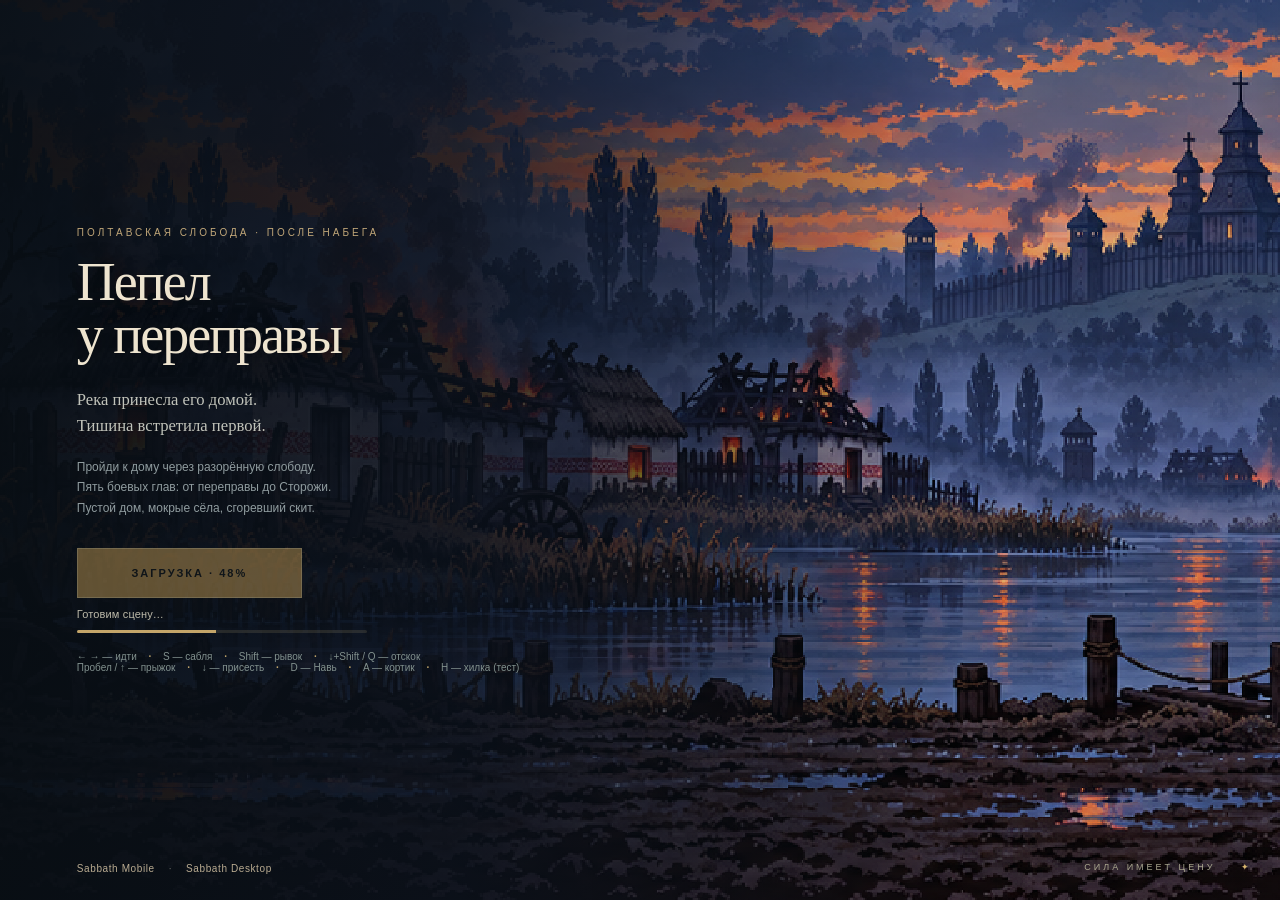
==== commit c98c5bad: "Keep mobile combat visible between touch controls" ====
--- a/index.html
+++ b/index.html
@@ -129,9 +129,13 @@
 }
 
 #scene-loading{z-index:12;background:#081019e8}#scene-loading>div{width:min(480px,90%)}#scene-load-copy{font:13px/1.5 Arial}#scene-load-meter{height:3px;margin:16px auto;background:#dac28a22;overflow:hidden}#scene-load-fill{display:block;height:100%;width:0;background:#b99960}#scene-loading:not([hidden]) ~ #touch{display:none!important}
+
+/* Keep silhouettes readable behind a control without moving its touch target. */
+#touch button.over-character:not(.held){background:#10182712;backdrop-filter:none;-webkit-backdrop-filter:none;box-shadow:none;border-color:#d8c59c99;text-shadow:0 1px 3px #000,0 0 5px #000}
+#touch button.over-character.ready:not(.held){border-color:#dbc2ff;box-shadow:0 0 8px #b288d744}
 </style></head>
 <body><script>
-window.SABBATH_BUILD={release:"v37"};
+window.SABBATH_BUILD={release:"v38"};
 if(location.pathname.endsWith('/desktop.html')){
  document.body.classList.add('desktop');document.title='Sabbath Desktop';
  document.querySelector('link[rel="manifest"]').setAttribute('href','desktop.webmanifest');
@@ -184,7 +188,7 @@
  constructor(){this.reset()}
  reset(chapter=1,carry={}){
   this.chapter=Number.isInteger(chapter)&&CHAPTERS[chapter]?chapter:1;this.level=CHAPTERS[this.chapter];this.scene=this.level.scene;this.totalKills=carry.totalKills||0;
-  this.viewWidth=this.viewWidth||960;this.mode='intro';this.time=carry.time||0;this.kills=0;this.cam=0;this.events=[];this.powerUses=0;this.combo=0;this.comboAge=0;this.shake=0;this.hitstop=0;this.projectiles=[];this.lastDamage=null;this.nextProjectile=0;this.attackTargets=new Set();this.attackBuffer=0;this.jumpBuffer=0;this.stats={hits:0,perfectDodges:0,parries:0,airHits:0,knifeHits:0,damageTaken:0};
+  this.viewWidth=this.viewWidth||960;this.cameraHeading=1;this.cameraTurn=0;this.cameraReady=false;this.mode='intro';this.time=carry.time||0;this.kills=0;this.cam=0;this.events=[];this.powerUses=0;this.combo=0;this.comboAge=0;this.shake=0;this.hitstop=0;this.projectiles=[];this.lastDamage=null;this.nextProjectile=0;this.attackTargets=new Set();this.attackBuffer=0;this.jumpBuffer=0;this.stats={hits:0,perfectDodges:0,parries:0,airHits:0,knifeHits:0,damageTaken:0};
   this.player={x:130,z:0,vz:0,hp:100,maxHp:100,nav:0,face:1,attack:0,cooldown:0,evade:0,evadeCd:0,evadeKind:'forward',evadeDir:1,evadeSpeed:590,inv:0,hurtTime:0,moving:false,power:0,transform:0,stride:0,landTime:0,counter:0,knives:3,throwCd:0,throwTime:0,throwPending:0,throwFacing:1,airAttack:false,lowAttack:false,crouching:false,attackHit:false};
   const cfg=this.level;this.gates=cfg.gates.map(([x,ids])=>[x,[...ids]]);
   this.enemies=cfg.types.map((type,i)=>({id:i,type,x:cfg.xs[i],z:0,hp:TYPES[type].hp,maxHp:TYPES[type].hp,heavy:['heavy','captain'].includes(type),bounds:[...cfg.bounds[this.gates.findIndex(g=>g[1].includes(i))]],phase:cfg.buried.includes(i)?'buried':'idle',timer:0,flash:0,face:-1,dead:false,death:0,spawnX:cfg.xs[i],attackNo:0,shotNo:0,staggerGuard:0,broken:0,walk:false,stride:0,hitPlayer:false,lockedFace:-1,move:'thrust'}));
@@ -193,7 +197,30 @@
   this.exit=cfg.exit;this.markers=new Set();this.hazards=(cfg.embers||[]).map((x,i)=>({x,width:58,phase:'cooldown',timer:1.8+i*.75,hitPlayer:false,hitIds:new Set()}));
   if(carry.maxHp){this.player.maxHp=carry.maxHp;this.player.hp=clamp(carry.hp,1,carry.maxHp);this.powerUses=carry.powerUses||0;for(const key of Object.keys(this.stats))this.stats[key]=carry.stats?.[key]||0;}
  }
- start(){this.mode='playing';this.emit('caption',this.level.intro);}
+ start(){this.mode='playing';if(this.cameraInsets)this.tickCamera(0,true);this.emit('caption',this.level.intro);}
+ cameraFrame(){
+  if(!this.cameraInsets)return null;
+  const {left,right}=this.cameraInsets,w=this.viewWidth;
+  let low=left+52,high=w-right-52;
+  if(high-low<72){const center=clamp((low+high)/2,72,w-72);low=center-36;high=center+36;}
+  return {left:low,right:high};
+ }
+ setCameraInsets(insets){
+  this.cameraInsets=insets;
+  if(insets&&this.scene!=='house'&&this.mode!=='intro')this.tickCamera(0,true);
+ }
+ tickCamera(dt,snap=false){
+  const p=this.player,frame=this.cameraFrame();
+  if(!frame){this.cam+=(clamp(p.x-355,0,this.exit-830)-this.cam)*Math.min(1,dt*4);return;}
+  // Follow actual travel/facing, never the sprite's stride or vertical arc.
+  if(snap||!this.cameraReady){this.cameraHeading=p.face;this.cameraTurn=0;}
+  else if(p.moving&&p.evade===0&&p.face!==this.cameraHeading){this.cameraTurn+=dt;if(this.cameraTurn>=.12){this.cameraHeading=p.face;this.cameraTurn=0;}}
+  else this.cameraTurn=0;
+  const screenX=frame.left+(frame.right-frame.left)*(this.cameraHeading===1?.2:.8),target=p.x-screenX;
+  this.cam=snap||!this.cameraReady?target:this.cam+(target-this.cam)*(1-Math.exp(-8*dt));
+  // Even a fast evade cannot carry the body underneath the touch controls.
+  this.cam=clamp(this.cam,p.x-frame.right,p.x-frame.left);this.cameraReady=true;
+ }
  areaName(){const i=this.gates.findIndex(([x])=>this.player.x<=x);return this.level.areas[i<0?this.level.areas.length-1:i];}
  houseWidth(){return Math.max(1280,this.viewWidth)}
  houseScale(){return this.houseWidth()/1280}
@@ -461,7 +488,7 @@
   this.tickProjectiles(dt);
   for(const [gate,ids] of this.gates)if(p.x>gate&&ids.some(i=>this.enemies.some(e=>e.id===i&&!e.dead))){p.x=gate;if(!this.markers.has('gate'+gate)){this.markers.add('gate'+gate);this.emit('toast','ТЕНИ НЕ ВЫПУСКАЮТ. ОЧИСТИ ПУТЬ.')}}
   const travelled=Math.abs(p.x-beforeX);p.moving=p.moving&&travelled>.01;if(p.moving&&p.hurtTime>0&&this.lastDamage)this.lastDamage.poseUntil=Math.min(this.lastDamage.poseUntil,.18-p.hurtTime+.09);if(p.moving&&p.z===0&&p.vz===0&&p.evade===0)p.stride+=travelled;
-  this.cam+=(clamp(p.x-355,0,this.exit-830)-this.cam)*Math.min(1,dt*4);
+  this.tickCamera(dt);
   for(const [x,msg] of this.level.captions)if(p.x>x&&!this.markers.has(x)){this.markers.add(x);this.emit('caption',msg)}
   if(this.mode==='playing'&&this.enemies.length>0&&this.enemies.every(e=>e.dead)&&p.x>=this.exit){this.mode='won';this.emit('won')}
  }
@@ -681,6 +708,7 @@
 const H=540,G=440,keys=new Set(),art={},particles=[],ghosts=[];
 const TRAIL_SPACING=24,TRAIL_LIFE=.22;let trailDistance=0;
 let crouchToggle=false,pausedMode='playing',transition=0,storyUntil=0,savedCheckpoint=null;
+let touchOccluders=[];
 const CHECKPOINT_KEY='sabbath-journey-v1';
 try{const data=JSON.parse(localStorage.getItem(CHECKPOINT_KEY));if(data&&new SabbathGame().restoreCheckpoint(data))savedCheckpoint=data;}catch{}
 function saveCheckpoint(){savedCheckpoint=game.checkpoint();try{localStorage.setItem(CHECKPOINT_KEY,JSON.stringify(savedCheckpoint))}catch{}}
@@ -1180,6 +1208,28 @@
 }
 
 function phonePortrait(){return !document.body.classList.contains('desktop')&&innerHeight>innerWidth}
+function measureTouchView(bounds){
+ if(document.body.classList.contains('desktop')||phonePortrait()||!bounds.width||!bounds.height){touchOccluders=[];return null;}
+ const scale=W/bounds.width,padStyle=getComputedStyle(movePad),padLeft=parseFloat(padStyle.left),padBottom=parseFloat(padStyle.bottom),padWidth=parseFloat(padStyle.width);
+ const actions=[...document.querySelectorAll('#touch > button')],rightInset=Math.max(...actions.map(b=>{const s=getComputedStyle(b);return parseFloat(s.right)+parseFloat(s.width)}));
+ touchOccluders=[...document.querySelectorAll('#touch button')].map(button=>{
+  const s=getComputedStyle(button),width=parseFloat(s.width),height=parseFloat(s.height),inPad=button.parentElement===movePad;
+  const left=parseFloat(s.left),right=parseFloat(s.right),bottom=parseFloat(s.bottom);
+  const x=(inPad?padLeft:0)+(Number.isFinite(left)?left:bounds.width-right-width)+width/2;
+  const y=bounds.height-(inPad?padBottom:0)-bottom-height/2;
+  return {button,x:x*scale,y:y*scale,r:Math.max(width,height)*scale/2,until:0};
+ });
+ return {left:(padLeft+padWidth)*scale,right:rightInset*scale};
+}
+function revealCoveredCharacters(){
+ if(!touchOccluders.length||!['playing','house'].includes(game.mode))return;
+ const p=game.player,house=game.scene==='house',size=house?2.4*game.houseScale():1;
+ const figures=[{x:p.x-game.cam,y:G-p.z,half:48*size,height:132*size},...game.enemies.filter(e=>!e.dead&&!['buried','emerge'].includes(e.phase)).map(e=>({x:e.x-game.cam,y:G-e.z,half:e.heavy?68:55,height:e.type==='crawler'?72:e.type==='spitter'?106:e.heavy?172:144}))];
+ for(const control of touchOccluders){
+  const covered=figures.some(f=>{const x=clamp(control.x,f.x-f.half,f.x+f.half),y=clamp(control.y,f.y-f.height,f.y);return Math.hypot(control.x-x,control.y-y)<control.r+8;});
+  if(covered)control.until=clock+.18;control.button.classList.toggle('over-character',covered||control.until>clock);
+ }
+}
 function fitViewport(){
  document.body.classList.toggle('phone-portrait',phonePortrait());
  if(phonePortrait()&&sceneLoad)sceneLoad.pauseRequested=true;
@@ -1188,6 +1238,7 @@
  const bounds=canvas.getBoundingClientRect();
  const width=immersive&&bounds.height>0?Math.max(1,Math.round(H*bounds.width/bounds.height)):960;
  const oldHouseWidth=game.houseWidth();if(width!==W){W=width;canvas.width=W;}game.viewWidth=W;
+ game.setCameraInsets(measureTouchView(bounds));
  if(game.scene==='house'&&game.houseWidth()!==oldHouseWidth){game.player.x*=game.houseWidth()/oldHouseWidth;game.cam=clamp(game.player.x-W*.45,0,game.houseWidth()-W);}
 }
 window.addEventListener('resize',fitViewport);
@@ -1219,7 +1270,7 @@
  if(soundscape){const boss=game.enemies.find(e=>e.type==='captain'&&!e.dead&&Math.abs(e.x-game.player.x)<520);soundscape.update(dt,{scene:game.scene,mode:sceneLoad?'paused':game.mode,boss:!!boss,enraged:!!boss?.enraged});}
  const inHouse=game.scene==='house';if(document.body.dataset.scene!==game.scene)document.body.dataset.scene=game.scene;const focus=inHouse&&game.mode==='house'?game.houseFocus():null;$('interact-hint').hidden=!focus||!$('intro').hidden;$('interact-hint').textContent=focus?(focus.id==='door'?'К СЕЧИ →':(matchMedia('(pointer: coarse)').matches?'':'S · ')+focus.title):'';if(clock>storyUntil||!inHouse)$('story-copy').hidden=true;document.querySelector('[data-key="j"]').textContent=inHouse?'ОСМОТР':'САБЛЯ';
  document.querySelector('[data-key="x"]').classList.toggle('ready',game.player.crouching);document.querySelector('[data-key="x"]').setAttribute('aria-pressed',String(game.player.crouching));const knifeButton=document.querySelector('[data-key="v"]');knifeButton.textContent='КОРТИК '+game.player.knives;knifeButton.style.opacity=game.player.throwCd>0||game.player.knives===0?'.4':'1';document.querySelector('[data-key="Shift"]').style.opacity=game.player.evadeCd>0?'.45':'1';document.querySelector('[data-key="e"]').classList.toggle('ready',game.player.nav>=100||game.player.power>0);
- $('test-heal').disabled=!['playing','house'].includes(game.mode)||game.player.hp<=0||game.player.hp>=game.player.maxHp;
+ revealCoveredCharacters();$('test-heal').disabled=!['playing','house'].includes(game.mode)||game.player.hp<=0||game.player.hp>=game.player.maxHp;
  $('health').style.width=game.player.hp+'%';$('hptext').textContent=Math.ceil(game.player.hp)+(game.player.maxHp<100?'/'+game.player.maxHp:'');$('power').style.width=(game.player.power>0?game.player.power/8*100:game.player.nav)+'%';$('hud').classList.toggle('demonic',game.player.power>0);$('powertext').textContent=game.player.transform>0?'ПРЕВРАЩЕНИЕ':game.player.power>0?'ДЕМОН · '+game.player.power.toFixed(1)+' С':game.player.nav>=100?(document.body.classList.contains('desktop')?'D · НАВЬ':'НАВЬ ГОТОВА')+' / ЦЕНА: 8 МАКС. HP':'НАВЬ · '+Math.floor(game.player.nav)+' / 100';$('kills').innerHTML=game.kills+' <em>/ '+game.enemies.length+'</em>';$('area').textContent=`${game.chapter}/5 · ${game.areaName()}`;const captain=game.enemies.find(e=>e.type==='captain'&&!e.dead);$('boss-hud').hidden=!captain||Math.abs(captain.x-game.player.x)>520||game.mode==='intro';if(captain){$('boss-health').style.width=100*captain.hp/captain.maxHp+'%';$('boss-name').textContent=captain.enraged?'СОТНИК · ЯРОСТЬ':'СОТНИК СТОРОЖИ';}const noticesVisible=$('intro').hidden&&$('menu').hidden;for(const id of ['caption','toast'])$(id).style.visibility=noticesVisible?'visible':'hidden';$('caption').style.opacity=clock<captionUntil?'1':'0';if(clock>toastUntil)$('toast').textContent='';render();requestAnimationFrame(loop)}
 // Read-only state export for reproducible local browser checks.
 window.sabbath={game,keys,ready:()=>ready&&!sceneLoad,loading:()=>({...loading,failed:[...(loading.failed||[])]}),prepareOffline:()=>warmAll(true),render};loadAssets();requestAnimationFrame(loop);
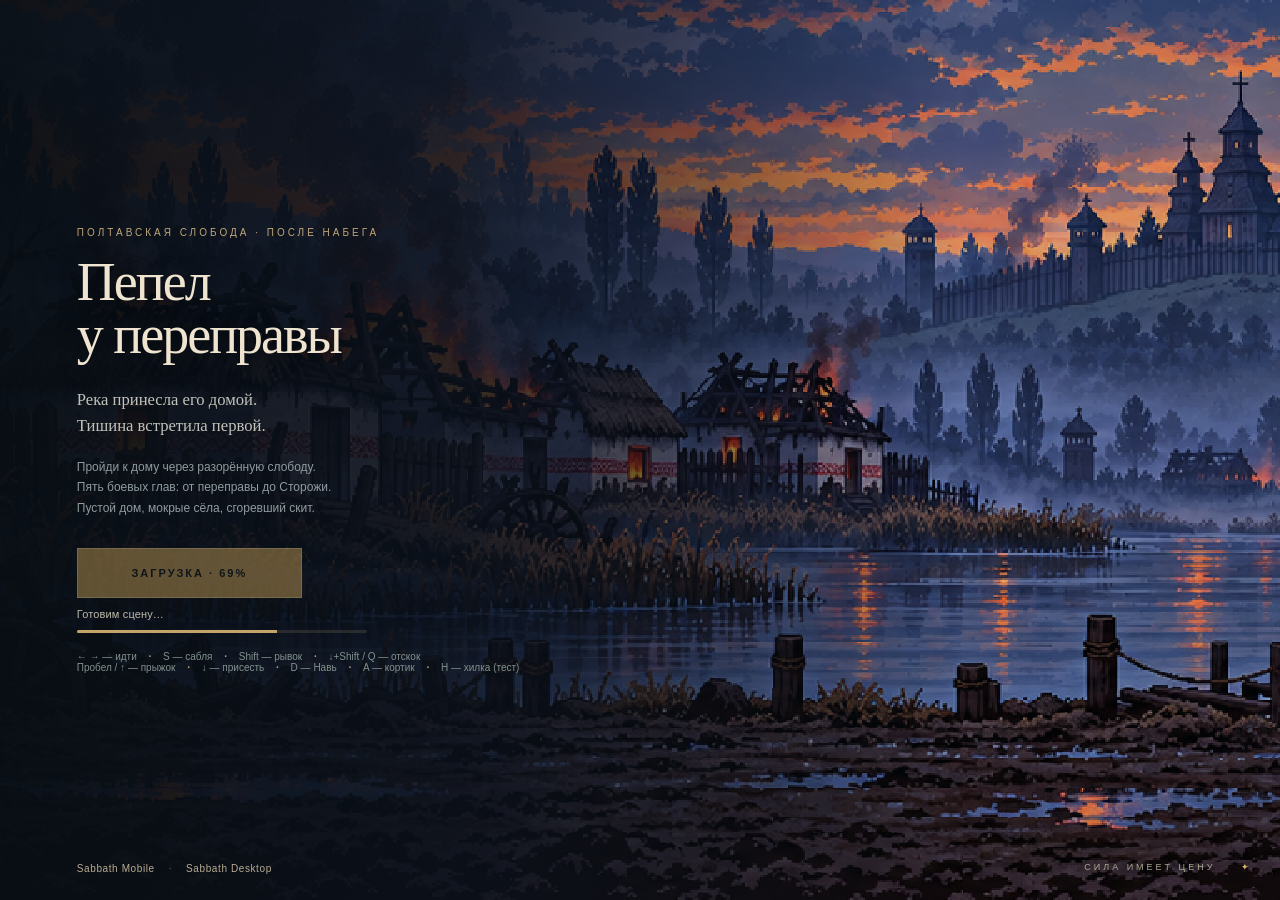
==== commit 266f1f5d: "Recover thrown knives through melee and ground pickups" ====
--- a/index.html
+++ b/index.html
@@ -135,7 +135,7 @@
 #touch button.over-character.ready:not(.held){border-color:#dbc2ff;box-shadow:0 0 8px #b288d744}
 </style></head>
 <body><script>
-window.SABBATH_BUILD={release:"v38"};
+window.SABBATH_BUILD={release:"v39"};
 if(location.pathname.endsWith('/desktop.html')){
  document.body.classList.add('desktop');document.title='Sabbath Desktop';
  document.querySelector('link[rel="manifest"]').setAttribute('href','desktop.webmanifest');
@@ -188,10 +188,10 @@
  constructor(){this.reset()}
  reset(chapter=1,carry={}){
   this.chapter=Number.isInteger(chapter)&&CHAPTERS[chapter]?chapter:1;this.level=CHAPTERS[this.chapter];this.scene=this.level.scene;this.totalKills=carry.totalKills||0;
-  this.viewWidth=this.viewWidth||960;this.cameraHeading=1;this.cameraTurn=0;this.cameraReady=false;this.mode='intro';this.time=carry.time||0;this.kills=0;this.cam=0;this.events=[];this.powerUses=0;this.combo=0;this.comboAge=0;this.shake=0;this.hitstop=0;this.projectiles=[];this.lastDamage=null;this.nextProjectile=0;this.attackTargets=new Set();this.attackBuffer=0;this.jumpBuffer=0;this.stats={hits:0,perfectDodges:0,parries:0,airHits:0,knifeHits:0,damageTaken:0};
+  this.viewWidth=this.viewWidth||960;this.cameraHeading=1;this.cameraTurn=0;this.cameraReady=false;this.mode='intro';this.time=carry.time||0;this.kills=0;this.cam=0;this.events=[];this.powerUses=0;this.combo=0;this.comboAge=0;this.shake=0;this.hitstop=0;this.projectiles=[];this.looseKnives=[];this.lastDamage=null;this.nextProjectile=0;this.attackTargets=new Set();this.attackBuffer=0;this.jumpBuffer=0;this.stats={hits:0,perfectDodges:0,parries:0,airHits:0,knifeHits:0,damageTaken:0};
   this.player={x:130,z:0,vz:0,hp:100,maxHp:100,nav:0,face:1,attack:0,cooldown:0,evade:0,evadeCd:0,evadeKind:'forward',evadeDir:1,evadeSpeed:590,inv:0,hurtTime:0,moving:false,power:0,transform:0,stride:0,landTime:0,counter:0,knives:3,throwCd:0,throwTime:0,throwPending:0,throwFacing:1,airAttack:false,lowAttack:false,crouching:false,attackHit:false};
   const cfg=this.level;this.gates=cfg.gates.map(([x,ids])=>[x,[...ids]]);
-  this.enemies=cfg.types.map((type,i)=>({id:i,type,x:cfg.xs[i],z:0,hp:TYPES[type].hp,maxHp:TYPES[type].hp,heavy:['heavy','captain'].includes(type),bounds:[...cfg.bounds[this.gates.findIndex(g=>g[1].includes(i))]],phase:cfg.buried.includes(i)?'buried':'idle',timer:0,flash:0,face:-1,dead:false,death:0,spawnX:cfg.xs[i],attackNo:0,shotNo:0,staggerGuard:0,broken:0,walk:false,stride:0,hitPlayer:false,lockedFace:-1,move:'thrust'}));
+  this.enemies=cfg.types.map((type,i)=>({id:i,type,x:cfg.xs[i],z:0,hp:TYPES[type].hp,maxHp:TYPES[type].hp,heavy:['heavy','captain'].includes(type),bounds:[...cfg.bounds[this.gates.findIndex(g=>g[1].includes(i))]],phase:cfg.buried.includes(i)?'buried':'idle',timer:0,flash:0,face:-1,dead:false,death:0,spawnX:cfg.xs[i],attackNo:0,shotNo:0,staggerGuard:0,broken:0,walk:false,stride:0,hitPlayer:false,lockedFace:-1,move:'thrust',knives:[]}));
   if(cfg.elite){const elite=this.enemies[cfg.elite[0]];elite.hp=elite.maxHp=cfg.elite[1];elite.elite=true;}
   this.barrels=(cfg.barrels||[]).map((x,id)=>({id,x,height:62,halfWidth:24,radius:132,phase:'idle',timer:0,duration:0,smoke:0}));
   this.exit=cfg.exit;this.markers=new Set();this.hazards=(cfg.embers||[]).map((x,i)=>({x,width:58,phase:'cooldown',timer:1.8+i*.75,hitPlayer:false,hitIds:new Set()}));
@@ -229,7 +229,7 @@
   return items.map(item=>({...item,x:item.u*w})).filter(item=>Math.abs(item.x-p.x)<90*this.houseScale()).sort((a,b)=>Math.abs(a.x-p.x)-Math.abs(b.x-p.x))[0]||null;
  }
  openHouse(){
-  this.scene='house';this.mode='house';this.kills=0;this.enemies=[];this.projectiles=[];this.barrels=[];this.hazards=[];this.hitstop=0;this.shake=0;this.attackBuffer=0;this.jumpBuffer=0;this.inspected=new Set();this.lastDamage=null;
+  this.scene='house';this.mode='house';this.kills=0;this.enemies=[];this.projectiles=[];this.looseKnives=[];this.barrels=[];this.hazards=[];this.hitstop=0;this.shake=0;this.attackBuffer=0;this.jumpBuffer=0;this.inspected=new Set();this.lastDamage=null;
   const p=this.player;for(const key of ['z','vz','attack','cooldown','evade','evadeCd','inv','hurtTime','power','transform','nav','counter','throwCd','throwTime','throwPending','landTime'])p[key]=0;p.crouching=false;p.moving=false;p.face=-1;p.x=this.houseWidth()*.82;this.cam=Math.max(0,this.houseWidth()-this.viewWidth);
   this.emit('house');this.emit('caption','Дверь открыта. В доме никто не ответил.');
  }
@@ -274,14 +274,14 @@
    if(armored&&!breaking){damage*=.3;this.emit('armor',e.x)}
    if(e.phase==='recover'||e.broken>0)damage*=1.25;if(p.counter>0)damage*=1.7;if(p.power>0)damage*=1.5;
    if(armored&&breaking||backBreak){e.broken=1.4;this.emit('break',e.x)}
-   this.attackTargets.add(e.id);this.damageEnemy(e,damage,{stagger:!armored||breaking,finisher:breaking});this.moveEnemy(e,p.attackFacing*(e.heavy?5:finisher?23:10),false);hits++;if(p.airAttack)this.stats.airHits++;
+   this.attackTargets.add(e.id);if(!armored||breaking)this.dislodgeKnives(e,breaking?Infinity:1,Math.sign(p.x-e.x)||-p.attackFacing);this.damageEnemy(e,damage,{stagger:!armored||breaking,finisher:breaking});this.moveEnemy(e,p.attackFacing*(e.heavy?5:finisher?23:10),false);hits++;if(p.airAttack)this.stats.airHits++;
   }
   for(const b of this.barrels)if(b.phase==='idle'&&Math.abs(b.x-p.x)<=reach+b.halfWidth&&(b.x-p.x)*p.attackFacing>=-b.halfWidth&&p.z<=(p.airAttack?68:48))this.armBarrel(b,'sabre');
   if(hits){p.counter=0;this.stats.hits+=hits;this.charge(20*hits);this.hitstop=finisher?.065:.035;this.shake=finisher?3:1.5;this.emit('hit',hits)}
  }
  damageEnemy(e,d,options={}){
   if(e.dead)return;e.hp=Math.max(0,e.hp-d);e.flash=.14;this.emit('sparks',{x:e.x,heavy:e.heavy});
-  if(e.hp<=0){e.dead=true;e.death=1;e.phase='dead';e.waveTotal=0;e.waveIndex=0;this.kills++;if(this.kills%3===0)this.player.knives=Math.min(3,this.player.knives+1);if(this.player.hp>0)this.player.hp=clamp(this.player.hp+2,0,this.player.maxHp);this.emit('kill',e.x)}
+  if(e.hp<=0){this.dislodgeKnives(e,Infinity);e.dead=true;e.death=1;e.phase='dead';e.waveTotal=0;e.waveIndex=0;this.kills++;if(this.kills%3===0)this.player.knives=Math.min(3,this.player.knives+1);if(this.player.hp>0)this.player.hp=clamp(this.player.hp+2,0,this.player.maxHp);this.emit('kill',e.x)}
   else if(options.stagger!==false&&e.phase!=='strike'&&(!e.heavy||options.finisher)&&(e.staggerGuard<=0||options.finisher)){e.phase='hurt';e.volley=0;e.waveTotal=0;e.waveIndex=0;e.timer=options.finisher?.42:.18;e.staggerGuard=1.1}
  }
  dodge(kind='forward'){
@@ -298,7 +298,34 @@
  }
  jump(){const p=this.player;if(this.mode!=='playing')return false;if(p.z===0&&p.vz<=0){p.crouching=false;p.landTime=0;p.vz=450;this.syncAttackStance();this.jumpBuffer=0;this.emit('jump');return true}this.jumpBuffer=.12;return false}
  knife(){const p=this.player;if(this.mode!=='playing'||p.throwCd>0||p.knives<=0||p.evade>0||p.attack>.22)return false;p.knives--;p.throwCd=.65;p.throwTime=.30;p.throwPending=.10;p.throwFacing=p.face;return true}
- releaseKnife(){const p=this.player;this.projectiles.push({id:this.nextProjectile++,kind:'dagger',friendly:true,x:p.x+p.throwFacing*34,z:p.z+(p.crouching?30:83),vx:p.throwFacing*700,vz:30,life:.8,damage:55,dead:false});this.emit('throw',p.x)}
+ releaseKnife(){const p=this.player;this.projectiles.push({id:this.nextProjectile++,kind:'dagger',friendly:true,recoverable:true,x:p.x+p.throwFacing*34,z:p.z+(p.crouching?30:83),vx:p.throwFacing*700,vz:30,life:.8,damage:55,dead:false});this.emit('throw',p.x)}
+ dropKnife(x,z,knife,side=1,vz=65){
+  const floor=6;this.looseKnives.push({id:knife.id,x:clamp(x,40,this.exit+60),z:Math.max(floor,z),vx:side*75,vz,age:0,settled:z<=floor});
+ }
+ dislodgeKnives(e,count=Infinity,side=0){
+  const knives=(e.knives||[]).splice(0,count);
+  for(const [i,k] of knives.entries()){const direction=side||k.side*e.face;this.dropKnife(e.x+direction*18,k.z,k,direction,55+i*15);}
+  if(knives.length)this.emit('knifeLoose',{x:e.x,count:knives.length});
+ }
+ recoverProjectile(s,x,z,side=Math.sign(s.vx),vz=35){
+  if(!s.recoverable||s.recovered)return;s.recovered=true;this.dropKnife(x,z,s,side,vz);
+ }
+ tickKnives(dt,beforeX=this.player.x,beforeZ=this.player.z){
+  if(dt<=0||this.mode!=='playing'||this.player.hp<=0)return;
+  const p=this.player;let picked=0;
+  for(const k of this.looseKnives){
+   k.age+=dt;
+   if(!k.settled){
+    const nextZ=k.z+k.vz*dt-190*dt*dt;
+    const step=nextZ<6?dt*(k.z-6)/(k.z-nextZ):dt;
+    k.x=clamp(k.x+k.vx*step,40,this.exit+60);k.z=Math.max(6,nextZ);k.vz-=380*dt;
+    if(nextZ<=6){k.settled=true;k.vx=0;k.vz=0;}continue;
+   }
+   if(p.knives<3&&k.age>=.12&&segmentEntry(beforeX,beforeZ,p.x,p.z,k.x-28,k.x+28,0,24)!==null){k.picked=true;p.knives++;picked++;}
+  }
+  this.looseKnives=this.looseKnives.filter(k=>!k.picked);
+  if(picked)this.emit('knifePickup',{x:p.x,count:picked});
+ }
  cancelThrow(){const p=this.player;if(p.throwPending>0)p.knives=Math.min(3,p.knives+1);p.throwPending=0;p.throwTime=0}
 
  power(){const p=this.player;if(this.mode!=='playing'||p.nav<100||p.power>0)return false;p.nav=0;p.power=8;p.transform=.65;p.maxHp=Math.max(60,p.maxHp-8);p.hp=Math.min(p.hp,p.maxHp);this.powerUses++;this.shake=2;this.emit('power');this.emit('caption','Навь в крови. Не останавливайся.');return true}
@@ -425,7 +452,7 @@
  }
  tickProjectiles(dt){
   if(dt<=0)return;
-  const p=this.player;for(const s of this.projectiles){if(s.dead)continue;const step=Math.min(dt,Math.max(0,s.life));if(step===0||s.kind==='dagger'&&s.z<6){s.dead=true;continue;}const old=s.x,oldZ=s.z;s.x+=s.vx*step;s.life-=dt;if(s.kind==='dagger'){s.z+=s.vz*step-190*step*step;s.vz-=380*step;}
+  const p=this.player;for(const s of this.projectiles){if(s.dead)continue;const step=Math.min(dt,Math.max(0,s.life));if(step===0||s.kind==='dagger'&&s.z<6){s.dead=true;if(s.kind==='dagger')this.recoverProjectile(s,s.x,s.z,Math.sign(s.vx),Math.min(s.vz||0,0));continue;}const old=s.x,oldZ=s.z;s.x+=s.vx*step;s.life-=dt;if(s.kind==='dagger'){s.z+=s.vz*step-190*step*step;s.vz-=380*step;}
    const targets=[];
    const add=(kind,target,radius,bottom,top)=>{const t=segmentEntry(old,oldZ,s.x,s.z,target.x-radius,target.x+radius,Math.max(bottom,s.kind==='dagger'?6:-Infinity),top);if(t!==null)targets.push({kind,target,t});};
    if(s.friendly){for(const e of this.enemies)if(!e.dead&&e.phase!=='buried'&&!(e.phase==='emerge'&&e.timer>.65))add('enemy',e,20,0,e.heavy?160:e.type==='crawler'?82:140);}
@@ -433,8 +460,18 @@
    else{const center=p.z+(p.crouching?26:52),half=p.crouching?26:39;add('player',p,19,center-half,center+half);}
    if(s.kind!=='wave')for(const b of this.barrels)if(b.phase==='idle'||b.phase==='fuse')add('barrel',b,b.halfWidth,0,b.height);
    targets.sort((a,b)=>a.t-b.t||Number(a.kind!=='barrel')-Number(b.kind!=='barrel'));const hit=targets[0];
-   if(hit){s.dead=true;if(hit.kind==='barrel')this.armBarrel(hit.target,'shot');else if(hit.kind==='player')this.hurt(s.damage,{kind:s.kind,direction:s.vx,low:s.z<70,z:oldZ+(s.z-oldZ)*hit.t});else{if(s.kind==='dagger')this.stats.knifeHits++;this.damageEnemy(hit.target,s.damage,{stagger:true});this.emit('reflectedHit',hit.target.x);}}
-   if(s.life<=0||s.kind==='dagger'&&s.z<6)s.dead=true;
+   if(hit){
+    if(s.kind==='dagger'&&s.recoverable&&!s.recovered){
+     const x=old+(s.x-old)*hit.t,z=oldZ+(s.z-oldZ)*hit.t;
+     if(hit.kind==='enemy'){
+      const e=hit.target;s.recovered=true;(e.knives||(e.knives=[])).push({id:s.id,side:-Math.sign(s.vx)*e.face,z:e.type==='crawler'?34:e.type==='spitter'?60:e.heavy?83:72});
+      if(e.hp>s.damage&&!this.markers.has('knife-recovery')){this.markers.add('knife-recovery');this.emit('caption','КОРТИК ЗАСТРЯЛ. Удар саблей выбьет клинок. Подбери его с земли.');}
+     }else this.recoverProjectile(s,x,z,-Math.sign(s.vx));
+    }
+    s.dead=true;if(hit.kind==='barrel')this.armBarrel(hit.target,'shot');else if(hit.kind==='player')this.hurt(s.damage,{kind:s.kind,direction:s.vx,low:s.z<70,z:oldZ+(s.z-oldZ)*hit.t});else{if(s.kind==='dagger')this.stats.knifeHits++;this.damageEnemy(hit.target,s.damage,{stagger:true});this.emit('reflectedHit',hit.target.x);}}
+   if(s.life<=0||s.kind==='dagger'&&s.z<6){
+    if(s.kind==='dagger'&&!s.dead){const t=s.z<6?clamp((oldZ-6)/(oldZ-s.z),0,1):1;this.recoverProjectile(s,old+(s.x-old)*t,oldZ+(s.z-oldZ)*t,Math.sign(s.vx),Math.min(s.vz,0));}s.dead=true;
+   }
   }this.projectiles=this.projectiles.filter(s=>!s.dead);
  }
  tickEnemy(e,dt){
@@ -476,7 +513,7 @@
   this.shake=Math.max(0,this.shake-dt*15);for(const k of ['attack','cooldown','evade','evadeCd','inv','hurtTime','power','counter','throwCd','throwTime','landTime'])p[k]=Math.max(0,p[k]-dt);
   if(p.throwPending>0){p.throwPending=Math.max(0,p.throwPending-dt);if(p.throwPending===0)this.releaseKnife();}
   if(p.attack>.08&&p.attack<=.22)this.resolveAttack();
-  const axis=(input.right?1:0)-(input.left?1:0),beforeX=p.x;p.moving=!!axis&&p.attack<.12;
+  const axis=(input.right?1:0)-(input.left?1:0),beforeX=p.x,beforeZ=p.z;p.moving=!!axis&&p.attack<.12;
   if(axis&&p.evade<=0&&p.attack<=0&&p.throwTime===0)p.face=axis;
   if(p.evade>0){p.x+=p.evadeDir*p.evadeSpeed*dt;if(p.evadeKind==='back'){for(const e of this.enemies){if(e.dead||e.phase==='buried'||e.phase==='emerge')continue;const side=Math.sign(e.x-beforeX),radius=e.heavy?42:28;if(side===p.evadeDir&&(e.x-p.x)*side<radius&&Math.abs(e.x-beforeX)<radius+p.evadeSpeed*dt+1)p.x=e.x-side*radius;}}}else if(p.moving)p.x+=axis*(p.crouching?62:p.power>0?190:158)*dt;
   if(axis&&p.evade===0&&p.z<35){for(const e of this.enemies){if(e.dead||e.phase==='strike'||e.phase==='buried'||e.phase==='emerge')continue;const side=Math.sign(e.x-beforeX),radius=e.heavy?42:28;if(side===axis&&(e.x-p.x)*side<radius&&Math.abs(e.x-beforeX)<radius+20)p.x=e.x-side*radius;}}
@@ -487,6 +524,7 @@
   this.tickHazards(dt);this.tickBarrels(dt);
   this.tickProjectiles(dt);
   for(const [gate,ids] of this.gates)if(p.x>gate&&ids.some(i=>this.enemies.some(e=>e.id===i&&!e.dead))){p.x=gate;if(!this.markers.has('gate'+gate)){this.markers.add('gate'+gate);this.emit('toast','ТЕНИ НЕ ВЫПУСКАЮТ. ОЧИСТИ ПУТЬ.')}}
+  this.tickKnives(dt,beforeX,beforeZ);
   const travelled=Math.abs(p.x-beforeX);p.moving=p.moving&&travelled>.01;if(p.moving&&p.hurtTime>0&&this.lastDamage)this.lastDamage.poseUntil=Math.min(this.lastDamage.poseUntil,.18-p.hurtTime+.09);if(p.moving&&p.z===0&&p.vz===0&&p.evade===0)p.stride+=travelled;
   this.tickCamera(dt);
   for(const [x,msg] of this.level.captions)if(p.x>x&&!this.markers.has(x)){this.markers.add(x);this.emit('caption',msg)}
@@ -1127,17 +1165,66 @@
  const index=e.phase==='windup'?(e.timer>(e.windupDuration||.70)*.48?0:1):e.phase==='strike'?2:3;
  return {index,img:art.gunnerMelee,f:[[0,0,627,627,380,617],[627,0,627,627,329,618],[0,627,627,627,417,549],[627,627,627,627,386,549]][index],scale:.225};
 }
+function gunnerFrame(e){
+ let img=art.gunner;
+ let row=0,col=e.walk?Math.floor((e.stride||0)/14)%2:0;if(e.phase==='windup'){row=e.shotLow?1:0;col=e.shotLow?1:2;}else if(e.phase==='strike'){row=e.shotLow?1:0;col=e.shotLow?2:3;}else if(e.phase==='recover'){row=1;col=0;}else if(e.phase==='hurt'||e.dead){row=1;col=3;}
+ const frames=[[[0,0,410,443,250,418],[436,0,403,443,251,418],[872,0,455,443,293,418],[1335,0,439,443,325,418]],[[0,443,410,444,231,404],[420,443,450,444,310,404],[875,443,465,444,295,404],[1410,443,364,444,240,404]]];const melee=gunnerMeleeFrame(e),f=melee?.f||frames[row][col],scale=melee?.scale||.30;img=melee?.img||img;return {img,f,scale};
+}
 function gunner(e){
- let img=art.gunner,x=e.x-game.cam;if(!img||x<-160||x>W+160||e.dead&&e.death<=0)return;
- let row=0,col=e.walk?Math.floor((e.stride||0)/14)%2:0;if(e.phase==='windup'){row=e.shotLow?1:0;col=e.shotLow?1:2;}else if(e.phase==='strike'){row=e.shotLow?1:0;col=e.shotLow?2:3;}else if(e.phase==='recover'){row=1;col=0;}else if(e.phase==='hurt'||e.dead){row=1;col=3;}
- const frames=[[[0,0,410,443,250,418],[436,0,403,443,251,418],[872,0,455,443,293,418],[1335,0,439,443,325,418]],[[0,443,410,444,231,404],[420,443,450,444,310,404],[875,443,465,444,295,404],[1410,443,364,444,240,404]]];const melee=gunnerMeleeFrame(e),f=melee?.f||frames[row][col],scale=melee?.scale||.30;img=melee?.img||img;
+ const x=e.x-game.cam;if(!art.gunner||x<-160||x>W+160||e.dead&&e.death<=0)return;
+ const {img,f,scale}=gunnerFrame(e);
  ctx.save();ctx.fillStyle='#03080c66';ctx.beginPath();ctx.ellipse(x,G+3,27,6,0,0,7);ctx.fill();ctx.translate(Math.round(x),G);ctx.scale(-e.face,1);ctx.globalAlpha=e.dead?e.death*e.death:1;if(e.dead)ctx.rotate((1-e.death)*.75);if(e.flash>0)ctx.filter='brightness(1.7)';ctx.drawImage(img,f[0],f[1],f[2],f[3],-f[4]*scale,-f[5]*scale,f[2]*scale,f[3]*scale);ctx.restore();
  if(e.phase==='windup'&&e.move==='butt'){ctx.save();ctx.strokeStyle='#e9b482';ctx.lineWidth=2;ctx.setLineDash([3,5]);ctx.beginPath();ctx.moveTo(x,G+2);ctx.lineTo(x+e.lockedFace*105,G+2);ctx.stroke();ctx.fillStyle='#efc7a2';ctx.font='bold 16px Arial';ctx.textAlign='center';ctx.fillText('↔',x,G-145);ctx.restore();}
  else if(e.phase==='windup'){const z=e.shotLow?48:88;ctx.save();ctx.strokeStyle=e.shotLow?'#d9ae69a0':'#e6928699';ctx.setLineDash([4,8]);ctx.lineWidth=1;ctx.beginPath();ctx.moveTo(x+e.lockedFace*85,G-z);ctx.lineTo(x+e.lockedFace*430,G-z);ctx.stroke();ctx.fillStyle=e.shotLow?'#f3ce84':'#eab9a4';ctx.font='bold 15px Arial';ctx.textAlign='center';ctx.fillText(e.shotLow?'↑':'↓',x,G-145);ctx.restore();}
  if(!e.dead&&Math.abs(e.x-game.player.x)<470){rect(x-23,G-137,46,3,'#080c11');rect(x-23,G-137,46*e.hp/e.maxHp,3,'#ae8c72');}
 }
+function drawKnife(x,z,angle=0,embedded=false){
+ ctx.save();ctx.translate(Math.round(x),Math.round(G-z));ctx.rotate(angle);
+ rect(-21,-3,embedded?23:38,6,'#080d13');
+ rect(-14,-1,embedded?14:22,2,'#d9dee0');if(!embedded)path([[8,-3],[17,0],[8,3]],'#edf0e5');
+ rect(-13,-4,2,8,'#c19b56');rect(-21,-2,8,4,'#967146');ctx.restore();
+}
+function renderKnives(){
+ for(const k of game.looseKnives){const x=k.x-game.cam;if(x<-50||x>W+50)continue;
+  if(k.settled){ctx.save();ctx.fillStyle='#02050999';ctx.beginPath();ctx.ellipse(x,G+2,22,3,0,0,7);ctx.fill();ctx.restore();}
+  drawKnife(x,k.z,k.settled?.12:Math.atan2(-k.vz,k.vx));
+  if(k.settled){const flash=Math.max(0,Math.sin(k.age*2.3));rect(x+8,G-k.z-1,2,2,'#f5e5b3');if(flash>.92){rect(x+8,G-k.z-4,1,7,'#eddca699');rect(x+5,G-k.z-1,7,1,'#eddca699');}}
+ }
+}
+const knifeAnchors=new WeakMap();
+function embeddedKnifeAnchor(e,k,index=0){
+ const frame=['lancer','captain'].includes(e.type)?guardFrame(e):e.type==='gunner'?gunnerFrame(e):drownedFrame(e)||specialFrame(e);
+ if(!frame?.img)return null;
+ const {img,f,scale}=frame,z=k.z+(index%3)*9,localSide=-k.side,key=f.join(',')+':'+scale+':'+z+':'+localSide;
+ let cache=knifeAnchors.get(img);if(!cache){cache=new Map();knifeAnchors.set(img,cache);}if(cache.has(key))return cache.get(key);
+ // Sample a narrow strip once per pose. The blade point must touch opaque
+ // sprite pixels, including leaning attack poses, rather than a fixed box.
+ const desired=f[5]-z/scale,pad=Math.ceil(24/scale),top=Math.max(0,Math.floor(desired-pad)),height=Math.min(f[3]-top,pad*2+1);
+ if(height<=0){cache.set(key,null);return null;}
+ const strip=document.createElement('canvas');strip.width=f[2];strip.height=height;const sc=strip.getContext('2d',{willReadFrequently:true});
+ sc.drawImage(img,f[0],f[1]+top,f[2],height,0,0,f[2],height);const data=sc.getImageData(0,0,f[2],height).data;
+ let best=null;
+ for(let y=0;y<height;y++){
+  let start=-1;
+  for(let x=0;x<=f[2];x++){
+   const solid=x<f[2]&&data[(y*f[2]+x)*4+3]>160;
+   if(solid&&start<0)start=x;
+   if(!solid&&start>=0){
+    const width=(x-start)*scale,center=(start+x)/2,offset=Math.abs(center-f[4])*scale;
+    if(width>=6&&offset<65){const score=width*.15-offset*.4-Math.abs(y+top-desired)*scale*2;
+     if(!best||score>best.score){const anchor=localSide>0?x-1-2/scale:start+2/scale;best={score,x:(anchor-f[4])*scale,z:(f[5]-y-top)*scale,sourceX:Math.round(anchor),sourceY:y+top};}
+    }start=-1;
+   }
+  }
+ }
+ const value=best?{x:best.x,z:best.z,sourceX:best.sourceX,sourceY:best.sourceY,frame}:null;cache.set(key,value);return value;
+}
+function renderEmbeddedKnives(e){
+ if(e.dead||['buried','emerge'].includes(e.phase)||!e.knives?.length)return;
+ for(const [i,k] of e.knives.entries()){const a=embeddedKnifeAnchor(e,k,i);if(!a)continue;const side=k.side*e.face;drawKnife(e.x-game.cam-e.face*a.x,a.z,side===1?Math.PI:0,true);}
+}
 function renderShots(){for(const shot of game.projectiles){const x=shot.x-game.cam;if(x<-100||x>W+100)continue;
- if(shot.kind==='dagger'){ctx.save();ctx.translate(x,G-shot.z);ctx.rotate(Math.atan2(-shot.vz,shot.vx));rect(-14,-1,22,2,'#d9dee0');path([[8,-3],[17,0],[8,3]],'#edf0e5');rect(-13,-4,2,8,'#c19b56');rect(-21,-2,8,4,'#735138');ctx.restore();}
+ if(shot.kind==='dagger')drawKnife(x,shot.z,Math.atan2(-shot.vz,shot.vx));
  else if(shot.kind==='lead'){const y=G-shot.z;rect(x-9*Math.sign(shot.vx),y-1,13,2,'#f4d7a1');glow(x,y,9,'#e9a45255');}
  else if(shot.kind==='wave'){SabbathWaves.draw(ctx,shot,game.scene,game.cam,G);}
  else{for(let i=4;i>=0;i--)glow(x-i*Math.sign(shot.vx)*9,G-shot.z,11-i,shot.friendly?'#e8c67f55':'#ac83d944');rect(x-4,G-shot.z-4,8,8,shot.friendly?'#e9c681':'#bda0e5');rect(x-1,G-shot.z-2,3,3,'#f1dfff')}
@@ -1247,7 +1334,7 @@
 new ResizeObserver(fitViewport).observe(canvas);
 fitViewport();
 function render(){ctx.setTransform(1,0,0,1,0,0);ctx.globalAlpha=1;ctx.imageSmoothingEnabled=false;if(sceneLoad){ctx.drawImage(sceneLoad.poster,0,0,W,H);return;}if(!ready||game.mode==='intro'){rect(0,0,W,H,'#0c141f');if(art.bg){const bg=backgroundLayout(100);ctx.drawImage(art.bg,Math.round(bg.x),Math.round(bg.y),bg.width,bg.height);}if(ready){const face=game.player.face;game.player.face=-1;hero(0,745,442);game.player.face=face;}return;}ctx.save();const intro=game.mode==='intro',cam=intro?Math.sin(clock*.035)*60+100:game.cam;let shake=game.mode==='playing'?game.shake:0;ctx.translate((rand(clock)*2-1)*shake,(rand(clock+2)*2-1)*shake*.4);renderBackground(cam,clock);renderBarrels(cam,clock);
- if(intro){let prev=game.player.face;game.player.face=-1;hero(0,745,442);game.player.face=prev}else{renderDodgeTrail(game.cam);for(const e of game.enemies)enemy(e);let p=game.player;ctx.save();ctx.globalAlpha=.38;ctx.fillStyle='#000';ctx.beginPath();ctx.ellipse(p.x-game.cam,G+3,28*(game.scene==='house'?2.4*game.houseScale():1),5*(game.scene==='house'?2.4*game.houseScale():1),0,0,7);ctx.fill();ctx.restore();let frame=p.evade>0?(p.evadeKind==='back'?0:7):p.attack>0?(p.airAttack?(p.attack>.25?4:6):(p.counterAttack||game.combo===2)?(p.attack>.25?0:5):game.combo===3?(p.attack>.25?7:6):(p.attack>.25?4:6)):p.z>0?2:p.moving?1+Math.floor(p.stride/14)%3:0;if(game.scene==='house'){
+ if(intro){let prev=game.player.face;game.player.face=-1;hero(0,745,442);game.player.face=prev}else{renderDodgeTrail(game.cam);for(const e of game.enemies){enemy(e);renderEmbeddedKnives(e);}let p=game.player;ctx.save();ctx.globalAlpha=.38;ctx.fillStyle='#000';ctx.beginPath();ctx.ellipse(p.x-game.cam,G+3,28*(game.scene==='house'?2.4*game.houseScale():1),5*(game.scene==='house'?2.4*game.houseScale():1),0,0,7);ctx.fill();ctx.restore();let frame=p.evade>0?(p.evadeKind==='back'?0:7):p.attack>0?(p.airAttack?(p.attack>.25?4:6):(p.counterAttack||game.combo===2)?(p.attack>.25?0:5):game.combo===3?(p.attack>.25?7:6):(p.attack>.25?4:6)):p.z>0?2:p.moving?1+Math.floor(p.stride/14)%3:0;if(game.scene==='house'){
   // Match adult height to the doorway, with the bench at knee height.
   // Indoor staging has its own scale; combat sprites and hitboxes stay unchanged.
   const scale=2.4*game.houseScale();ctx.save();ctx.translate(Math.round(p.x-game.cam),G);ctx.scale(scale,scale);hero(frame,0,0);ctx.restore();
@@ -1257,14 +1344,14 @@
  if(p.counter>0){glow(p.x-game.cam,G-60,65,'#e9c17a22');ctx.strokeStyle='#e2c58c99';ctx.lineWidth=1;ctx.beginPath();ctx.ellipse(p.x-game.cam,G+1,31,7,0,0,7);ctx.stroke()}
  if(p.power>0){ctx.fillStyle='#39275113';ctx.fillRect(0,0,W,H);for(let i=0;i<10;i++)glow(p.x-game.cam+Math.sin(clock*5+i)*30,G-p.z-i*8,20,'#9b83c311')}
  }
- renderShots();renderEmbers();renderHitContact();
+ renderKnives();renderShots();renderEmbers();renderHitContact();
  for(const s of particles){rect(s.x-game.cam,s.y,s.size,s.size,s.color)}
  // Foreground framing passes faster than the actor, never covering the central combat area continuously.
  if(game.scene==='riverside')for(const [x,idx,w] of [[-140,0,270],[1190,5,115],[2250,5,110],[3330,5,120],[5100,0,270]])prop(idx,x-cam*1.15,548,w,.55);
  if(game.scene!=='house')for(let i=0;i<44;i++){let x=((rand(i+55)*1200-clock*(7+rand(i)*10)-cam*.36)%1150+1150)%1150-90,y=(rand(i+35)*560+clock*(3+rand(i+9)*9))%560;rect(x,y,i%7===0?2:1,i%7===0?2:1,i%5===0?'#bc996b85':'#95958a40')}
  ctx.restore();const vignette=ctx.createRadialGradient(W/2,H*.5,H*.18,W/2,H*.5,W*.65);vignette.addColorStop(0,'#050c1300');vignette.addColorStop(1,game.player.inv>.48?'#711e32a8':'#04090fd1');ctx.fillStyle=vignette;ctx.fillRect(0,0,W,H);if(transition>0){ctx.fillStyle=`rgba(4,8,13,${clamp(transition/.65,0,1)})`;ctx.fillRect(0,0,W,H);}
 }
-function events(){for(const e of game.events.splice(0)){if(e.type==='barrelFuse'){noise(.65,.05,3600,worldPan(e.data.x));tone(620,.09,.03,'triangle',.7,worldPan(e.data.x));}else if(e.type==='barrelBlast'){noise(.34,.20,1400,worldPan(e.data.x));tone(70,.28,.09,'triangle',.35,worldPan(e.data.x));for(let i=0;i<25;i++)particles.push({x:e.data.x+(Math.random()-.5)*20,y:G-25,vx:(Math.random()-.5)*240,vy:-40-Math.random()*175,life:.35+Math.random()*.45,size:2+Math.random()*3,color:['#a7845f','#e4bd79','#5d4a3c'][i%3]});}else if(e.type==='emberWarning'){tone(180,.25,.025,'triangle',1.2);}else if(e.type==='emberBurst'){noise(.3,.15,1600);for(let i=0;i<20;i++)particles.push({x:e.data+(Math.random()-.5)*100,y:G,vx:(Math.random()-.5)*60,vy:-40-Math.random()*60,life:.3+Math.random()*.4,size:2,color:'#e9ad6977'});}else if(e.type==='checkpoint'){saveCheckpoint();}else if(e.type==='house'||e.type==='chapter'){clearTouch();keys.clear();particles.length=0;clearDodgeTrail();transition=.65;soundscape?.setScene(game.scene);resetFootsteps();$('story-copy').hidden=true;storyUntil=0;captionUntil=0;toastUntil=0;tone(e.type==='house'?98:110,.8,.035,'sine',.8);}else if(e.type==='inspect'){captionUntil=0;tone(e.data.id==='drawing'?220:147,.45,.016,'sine',.97);$('story-title').textContent=e.data.title;$('story-text').textContent=e.data.text;$('story-copy').hidden=false;storyUntil=clock+7;}else if(e.type==='gunshot'){noise(.16,.22,2300,worldPan(e.data.x));tone(75,.12,.1,'triangle',.4,worldPan(e.data.x));for(let i=0;i<9;i++)particles.push({x:e.data.x,y:G-e.data.z,vx:e.data.face*(10+Math.random()*45),vy:-8-Math.random()*18,life:.3+Math.random()*.4,size:3+Math.random()*3,color:'#a1988666'});}else if(e.type==='throw'){noise(.1,.1,3000);tone(460,.08,.04,'triangle',.65)}else if(e.type==='rise'){noise(.35,e.data.heavy?.1:.05,300);for(let i=0;i<16;i++)particles.push({x:e.data.x+(Math.random()-.5)*40,y:G,vx:(Math.random()-.5)*60,vy:-Math.random()*70,life:.5+Math.random()*.4,size:2,color:'#6d756177'})}else if(e.type==='warning'){soundscape?.cueEnemy({...e.data,pan:worldPan(e.data.x)})}else if(e.type==='jump'){noise(.08,.04,1300)}else if(e.type==='perfect'){tone(520,.12,.09,'sine',1.5);$('toast').textContent='ТОЧНЫЙ РЫВОК · КОНТРУДАР ГОТОВ';toastUntil=clock+1.4}else if(e.type==='parry'){tone(780,.15,.08,'triangle',1.4)}else if(e.type==='reflectedHit'){noise(.08,.12,1800);tone(320,.12,.06,'triangle',.7)}else if(e.type==='break'){noise(.16,.18,1300);$('toast').textContent='СТОЙКА СЛОМАНА';toastUntil=clock+1.1}else if(e.type==='land'){soundscape?.land(game.scene);for(let i=0;i<5;i++)particles.push({x:e.data+(Math.random()-.5)*22,y:G,vx:(Math.random()-.5)*50,vy:-Math.random()*30,life:.2+Math.random()*.2,size:2,color:'#aa967055'})}else if(e.type==='caption'){$('caption').textContent=e.data;captionUntil=clock+5.5}else if(e.type==='toast'){$('toast').textContent=matchMedia('(pointer: coarse)').matches?e.data.replace('НАЖМИ D','НАЖМИ «НАВЬ»'):e.data;toastUntil=clock+5}else if(e.type==='sparks'){for(let i=0;i<14;i++)particles.push({x:e.data.x,y:G-60,vx:(Math.random()-.5)*180,vy:-50-Math.random()*130,life:.25+Math.random()*.5,size:i%3?2:3,color:['#ead9ac','#c38863','#a56153','#867794'][i%4]})}else if(e.type==='swing'){noise(.12,.15,3400);tone(160,.13,.05,'triangle',.4)}else if(e.type==='hit'){noise(.12,.3,1000);tone(70,.14,.2,'sine',.45)}else if(e.type==='kill'){tone(180,.5,.06,'triangle',.5)}else if(e.type==='hurt'){noise(.18,.22,450);tone(90,.2,.13,'sawtooth',.4)}else if(e.type==='dodge'){noise(.2,.08,1800)}else if(e.type==='power'){$('toast').textContent='';toastUntil=0;tone(110,1.5,.15,'sawtooth',2);tone(82,2,.08)}else if(e.type==='enemyStrike'){if(e.data.heavy){noise(.18,.16,200);game.shake=Math.max(game.shake,2)}}else if(e.type==='dead'){showMenu('ПУТЬ ОБОРВАЛСЯ','Река помнит твоё имя',game.deathAdvice());tone(55,2,.1)}else if(e.type==='won'){if(game.chapter===1){game.enterHouse();}else if(game.chapter<5){saveCheckpoint();showMenu(`ЭПИЗОД ${game.chapter} / 5 ПРОЙДЕН`,game.level.name,game.level.outro);$('continue-level').hidden=false;$('restart').hidden=true;tone(164.81,1,.04);}else{const m=Math.floor(game.time/60),sec=Math.floor(game.time%60).toString().padStart(2,'0');showMenu('ПЯТЬ ДОРОГ ПРОЙДЕНО','Перед дверью Палия',`${game.totalKills+game.kills} теней · ${m}:${sec} · Точных уклонений: ${game.stats.perfectDodges}. Семья не найдена. Внешний двор взят. За дубовой дверью ещё ждёт Палий.`);tone(164.81,2,.06);setTimeout(()=>tone(196,2,.06),300);setTimeout(()=>tone(220,3,.05),700);}}}}
+function events(){for(const e of game.events.splice(0)){if(e.type==='knifePickup'){tone(880,.11,.035,'triangle',1.3);$('toast').textContent='КОРТИК +'+e.data.count;toastUntil=clock+1.1;}else if(e.type==='knifeLoose'){tone(650,.08,.025,'triangle',.65,worldPan(e.data.x));}else if(e.type==='barrelFuse'){noise(.65,.05,3600,worldPan(e.data.x));tone(620,.09,.03,'triangle',.7,worldPan(e.data.x));}else if(e.type==='barrelBlast'){noise(.34,.20,1400,worldPan(e.data.x));tone(70,.28,.09,'triangle',.35,worldPan(e.data.x));for(let i=0;i<25;i++)particles.push({x:e.data.x+(Math.random()-.5)*20,y:G-25,vx:(Math.random()-.5)*240,vy:-40-Math.random()*175,life:.35+Math.random()*.45,size:2+Math.random()*3,color:['#a7845f','#e4bd79','#5d4a3c'][i%3]});}else if(e.type==='emberWarning'){tone(180,.25,.025,'triangle',1.2);}else if(e.type==='emberBurst'){noise(.3,.15,1600);for(let i=0;i<20;i++)particles.push({x:e.data+(Math.random()-.5)*100,y:G,vx:(Math.random()-.5)*60,vy:-40-Math.random()*60,life:.3+Math.random()*.4,size:2,color:'#e9ad6977'});}else if(e.type==='checkpoint'){saveCheckpoint();}else if(e.type==='house'||e.type==='chapter'){clearTouch();keys.clear();particles.length=0;clearDodgeTrail();transition=.65;soundscape?.setScene(game.scene);resetFootsteps();$('story-copy').hidden=true;storyUntil=0;captionUntil=0;toastUntil=0;tone(e.type==='house'?98:110,.8,.035,'sine',.8);}else if(e.type==='inspect'){captionUntil=0;tone(e.data.id==='drawing'?220:147,.45,.016,'sine',.97);$('story-title').textContent=e.data.title;$('story-text').textContent=e.data.text;$('story-copy').hidden=false;storyUntil=clock+7;}else if(e.type==='gunshot'){noise(.16,.22,2300,worldPan(e.data.x));tone(75,.12,.1,'triangle',.4,worldPan(e.data.x));for(let i=0;i<9;i++)particles.push({x:e.data.x,y:G-e.data.z,vx:e.data.face*(10+Math.random()*45),vy:-8-Math.random()*18,life:.3+Math.random()*.4,size:3+Math.random()*3,color:'#a1988666'});}else if(e.type==='throw'){noise(.1,.1,3000);tone(460,.08,.04,'triangle',.65)}else if(e.type==='rise'){noise(.35,e.data.heavy?.1:.05,300);for(let i=0;i<16;i++)particles.push({x:e.data.x+(Math.random()-.5)*40,y:G,vx:(Math.random()-.5)*60,vy:-Math.random()*70,life:.5+Math.random()*.4,size:2,color:'#6d756177'})}else if(e.type==='warning'){soundscape?.cueEnemy({...e.data,pan:worldPan(e.data.x)})}else if(e.type==='jump'){noise(.08,.04,1300)}else if(e.type==='perfect'){tone(520,.12,.09,'sine',1.5);$('toast').textContent='ТОЧНЫЙ РЫВОК · КОНТРУДАР ГОТОВ';toastUntil=clock+1.4}else if(e.type==='parry'){tone(780,.15,.08,'triangle',1.4)}else if(e.type==='reflectedHit'){noise(.08,.12,1800);tone(320,.12,.06,'triangle',.7)}else if(e.type==='break'){noise(.16,.18,1300);$('toast').textContent='СТОЙКА СЛОМАНА';toastUntil=clock+1.1}else if(e.type==='land'){soundscape?.land(game.scene);for(let i=0;i<5;i++)particles.push({x:e.data+(Math.random()-.5)*22,y:G,vx:(Math.random()-.5)*50,vy:-Math.random()*30,life:.2+Math.random()*.2,size:2,color:'#aa967055'})}else if(e.type==='caption'){$('caption').textContent=e.data;captionUntil=clock+5.5}else if(e.type==='toast'){$('toast').textContent=matchMedia('(pointer: coarse)').matches?e.data.replace('НАЖМИ D','НАЖМИ «НАВЬ»'):e.data;toastUntil=clock+5}else if(e.type==='sparks'){for(let i=0;i<14;i++)particles.push({x:e.data.x,y:G-60,vx:(Math.random()-.5)*180,vy:-50-Math.random()*130,life:.25+Math.random()*.5,size:i%3?2:3,color:['#ead9ac','#c38863','#a56153','#867794'][i%4]})}else if(e.type==='swing'){noise(.12,.15,3400);tone(160,.13,.05,'triangle',.4)}else if(e.type==='hit'){noise(.12,.3,1000);tone(70,.14,.2,'sine',.45)}else if(e.type==='kill'){tone(180,.5,.06,'triangle',.5)}else if(e.type==='hurt'){noise(.18,.22,450);tone(90,.2,.13,'sawtooth',.4)}else if(e.type==='dodge'){noise(.2,.08,1800)}else if(e.type==='power'){$('toast').textContent='';toastUntil=0;tone(110,1.5,.15,'sawtooth',2);tone(82,2,.08)}else if(e.type==='enemyStrike'){if(e.data.heavy){noise(.18,.16,200);game.shake=Math.max(game.shake,2)}}else if(e.type==='dead'){showMenu('ПУТЬ ОБОРВАЛСЯ','Река помнит твоё имя',game.deathAdvice());tone(55,2,.1)}else if(e.type==='won'){if(game.chapter===1){game.enterHouse();}else if(game.chapter<5){saveCheckpoint();showMenu(`ЭПИЗОД ${game.chapter} / 5 ПРОЙДЕН`,game.level.name,game.level.outro);$('continue-level').hidden=false;$('restart').hidden=true;tone(164.81,1,.04);}else{const m=Math.floor(game.time/60),sec=Math.floor(game.time%60).toString().padStart(2,'0');showMenu('ПЯТЬ ДОРОГ ПРОЙДЕНО','Перед дверью Палия',`${game.totalKills+game.kills} теней · ${m}:${sec} · Точных уклонений: ${game.stats.perfectDodges}. Семья не найдена. Внешний двор взят. За дубовой дверью ещё ждёт Палий.`);tone(164.81,2,.06);setTimeout(()=>tone(196,2,.06),300);setTimeout(()=>tone(220,3,.05),700);}}}}
 
 function loop(now){if(phonePortrait()!==document.body.classList.contains('phone-portrait'))fitViewport();const dt=Math.min(.05,(now-last)/1000||0);last=now;if(!['paused','loading'].includes(game.mode)){clock+=dt;transition=Math.max(0,transition-dt);}const previousDodge=dodgePose(),trailStart=previousDodge?{x:game.player.x,z:game.player.z,pose:previousDodge}:null;ensureSceneAssets();if(!sceneLoad)game.tick(dt,{left:inputHeld('a'),right:inputHeld('d'),attack:inputHeld('j'),crouch:inputHeld('x')||crouchToggle});events();ensureSceneAssets();if(['playing','house'].includes(game.mode)){for(let i=particles.length-1;i>=0;i--){let p=particles[i];p.life-=dt;p.x+=p.vx*dt;p.y+=p.vy*dt;p.vy+=330*dt;if(p.life<=0)particles.splice(i,1)}updateDodgeTrail(dt,trailStart);const p=game.player,step=Math.floor(p.stride/(p.crouching?28:56));if(p.crouching!==footstepCrouched){footstep=step;footstepCrouched=p.crouching;}if(p.moving&&p.z===0&&p.evade===0&&step!==footstep){soundscape?.step(game.scene,p.power>0);for(let j=0;j<2;j++)particles.push({x:p.x-p.face*9,y:G-1,vx:-p.face*(12+Math.random()*15),vy:-12-Math.random()*16,life:.22,size:2,color:'#9a897044'})}footstep=step;}
  if(soundscape){const boss=game.enemies.find(e=>e.type==='captain'&&!e.dead&&Math.abs(e.x-game.player.x)<520);soundscape.update(dt,{scene:game.scene,mode:sceneLoad?'paused':game.mode,boss:!!boss,enraged:!!boss?.enraged});}
